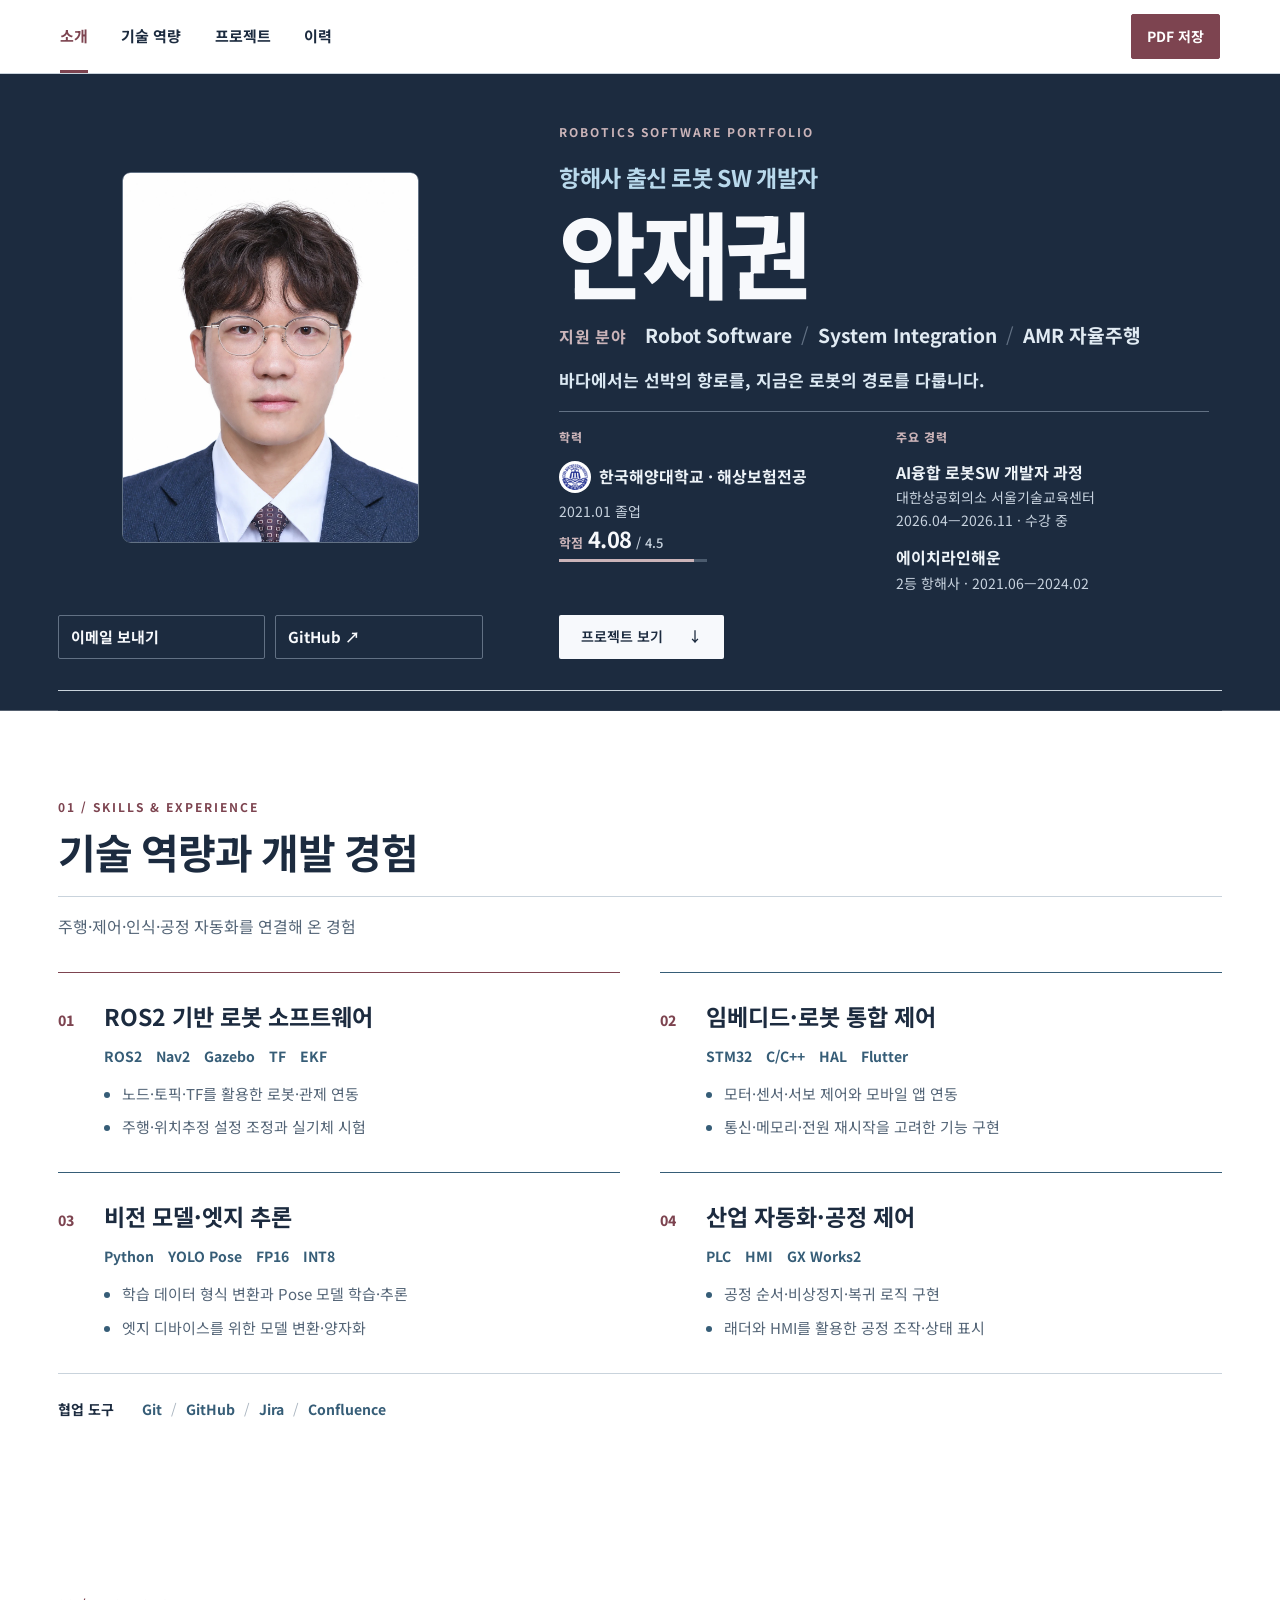
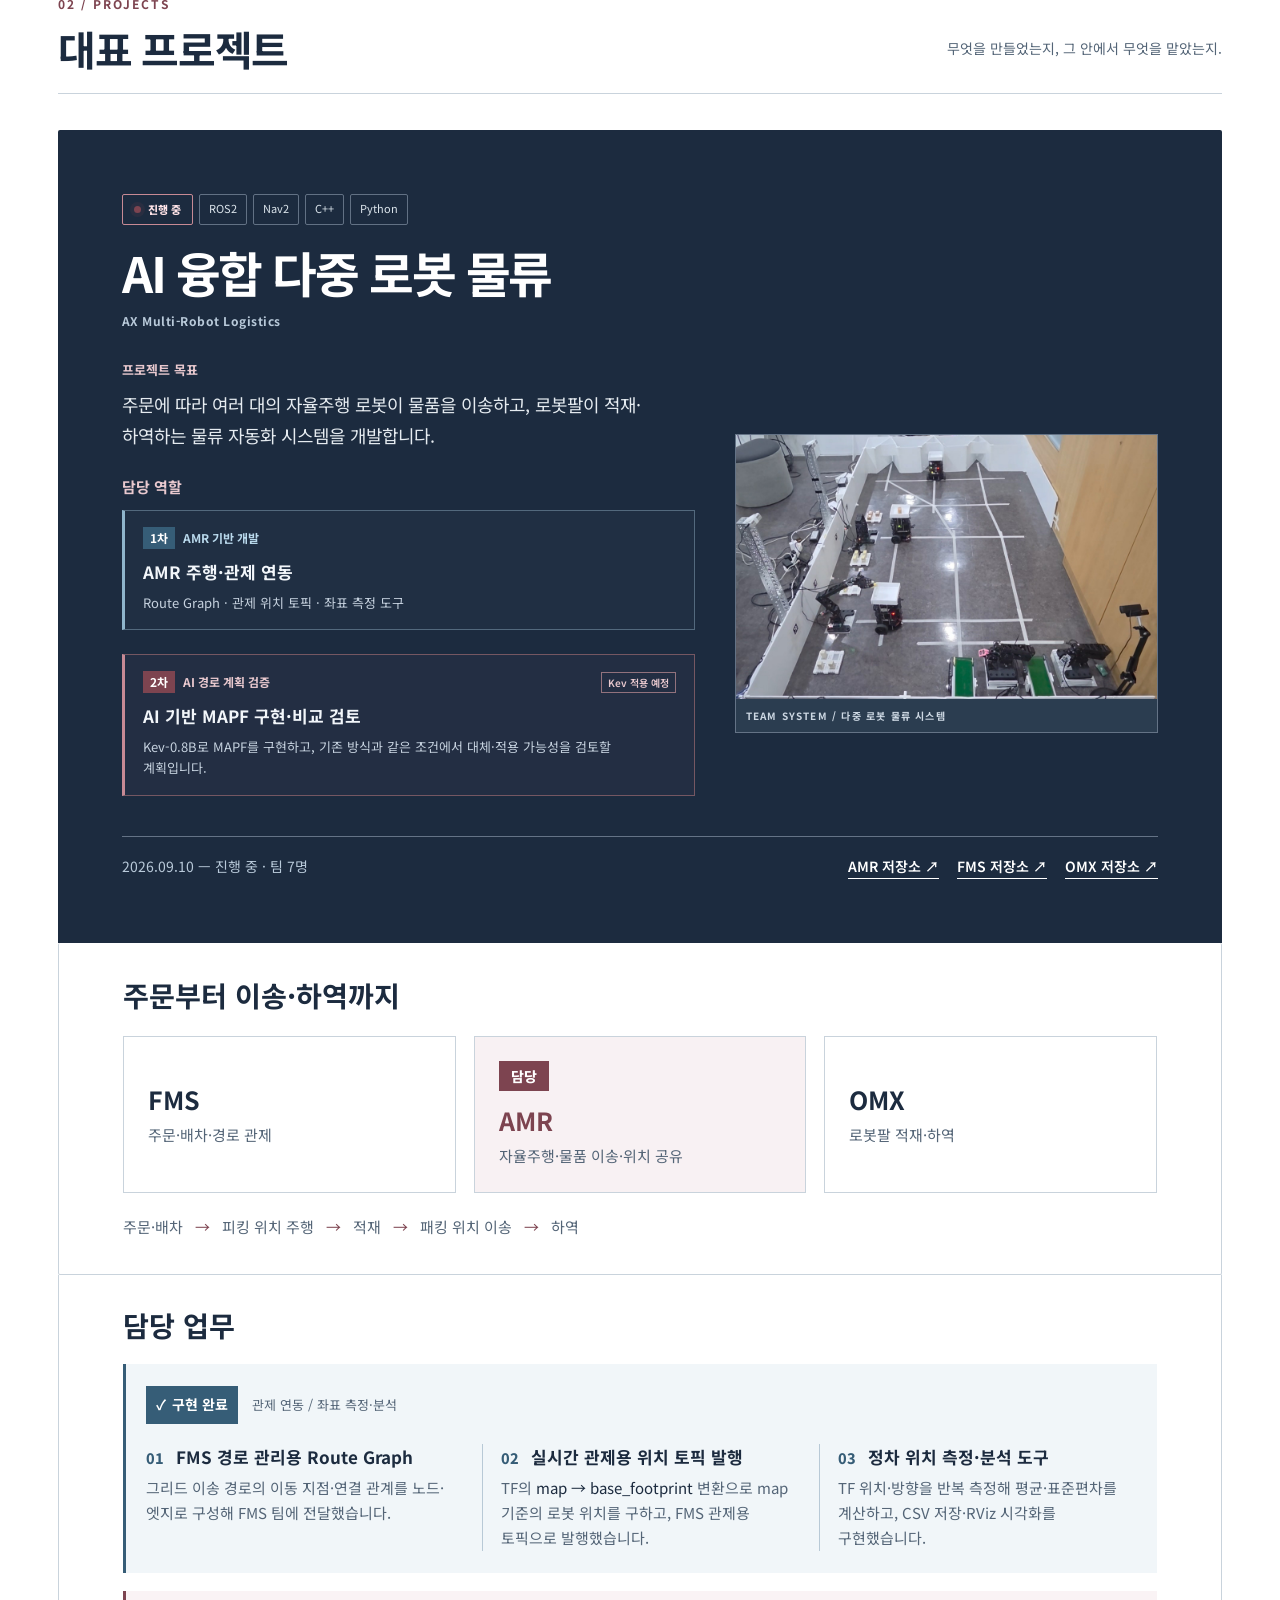
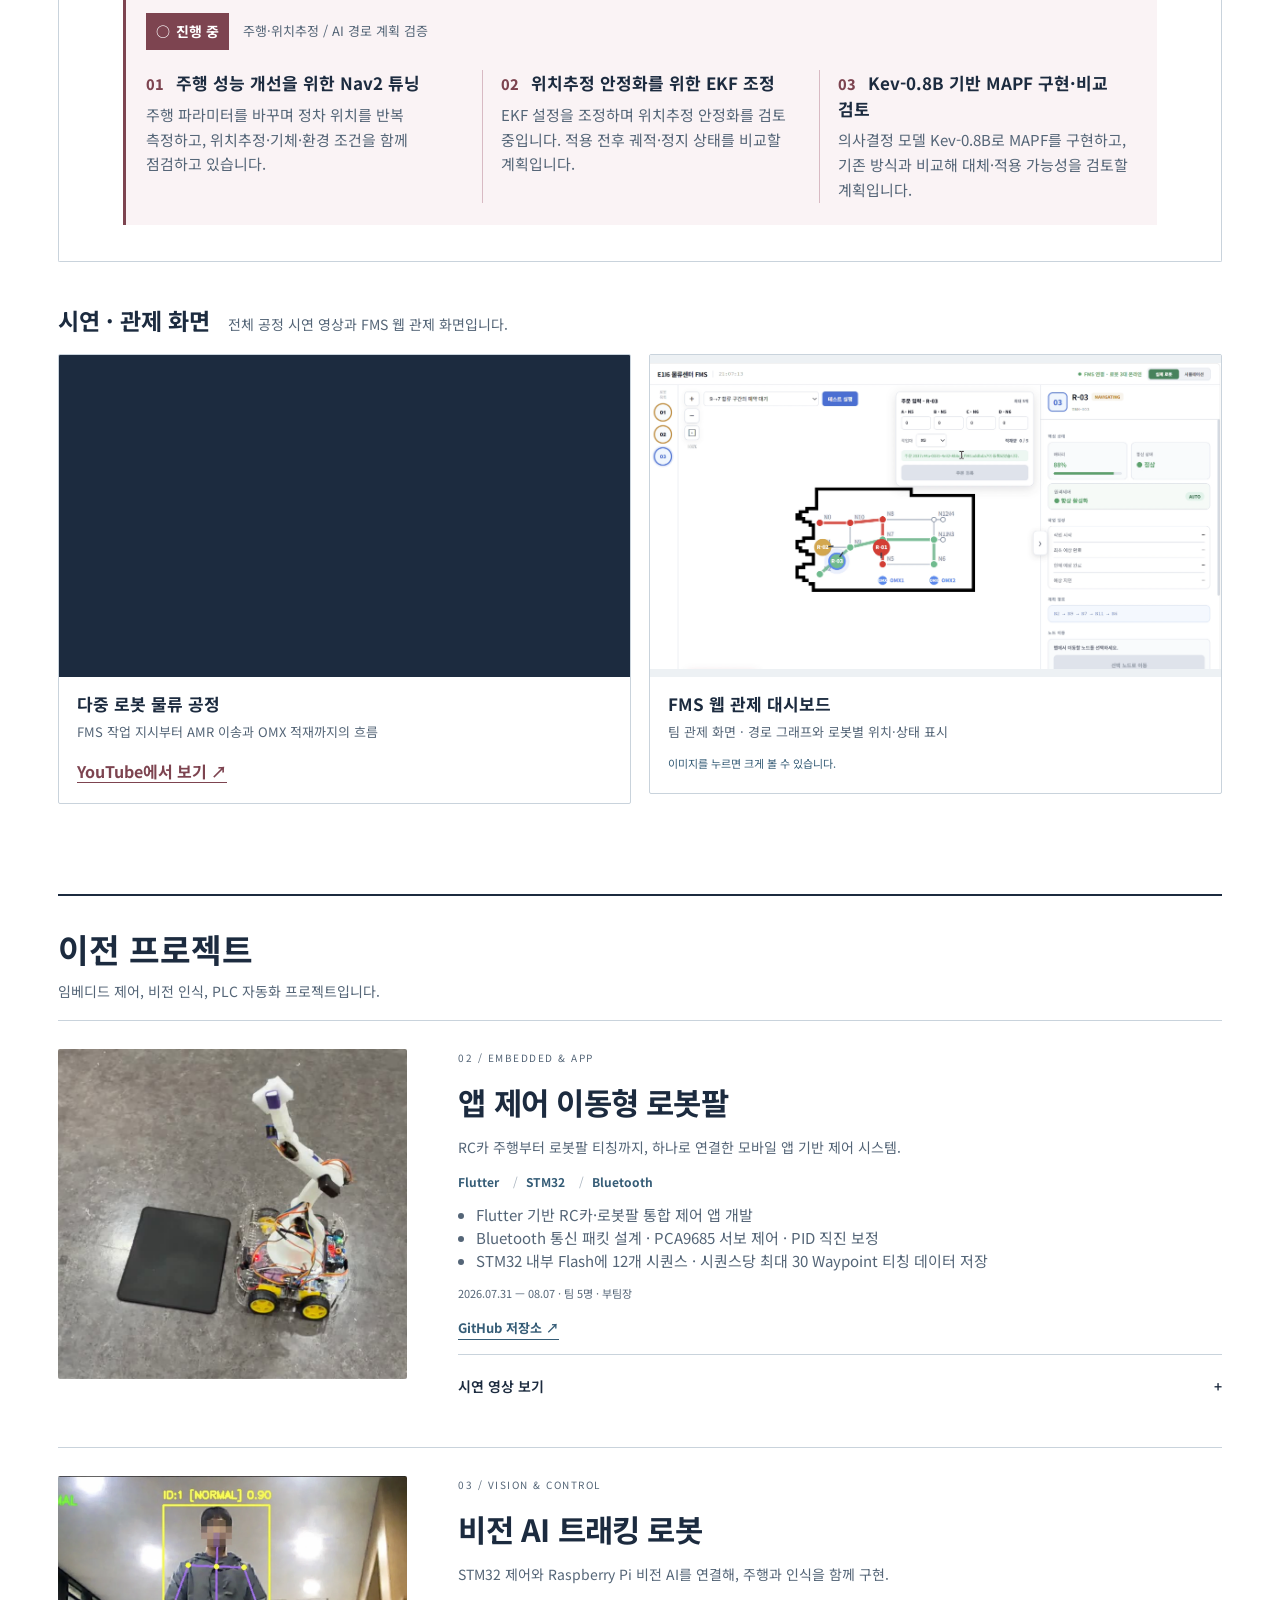
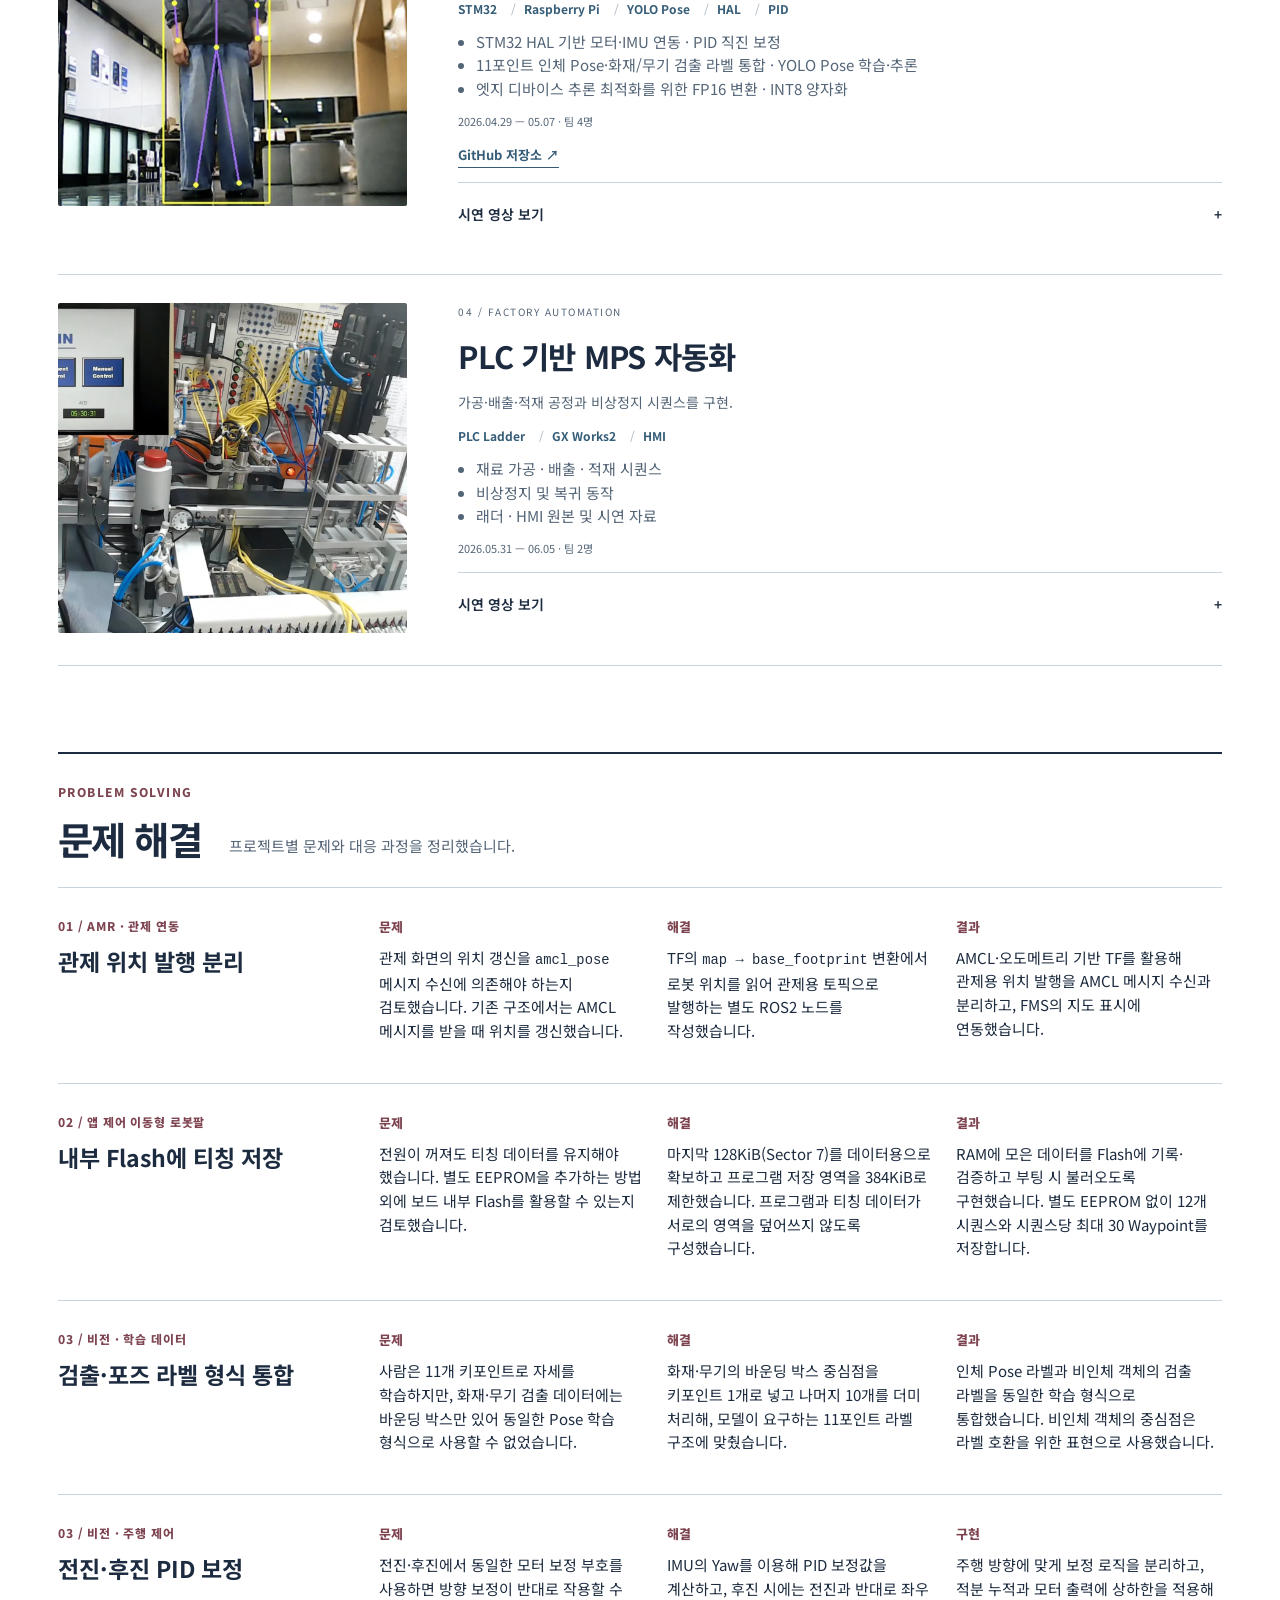
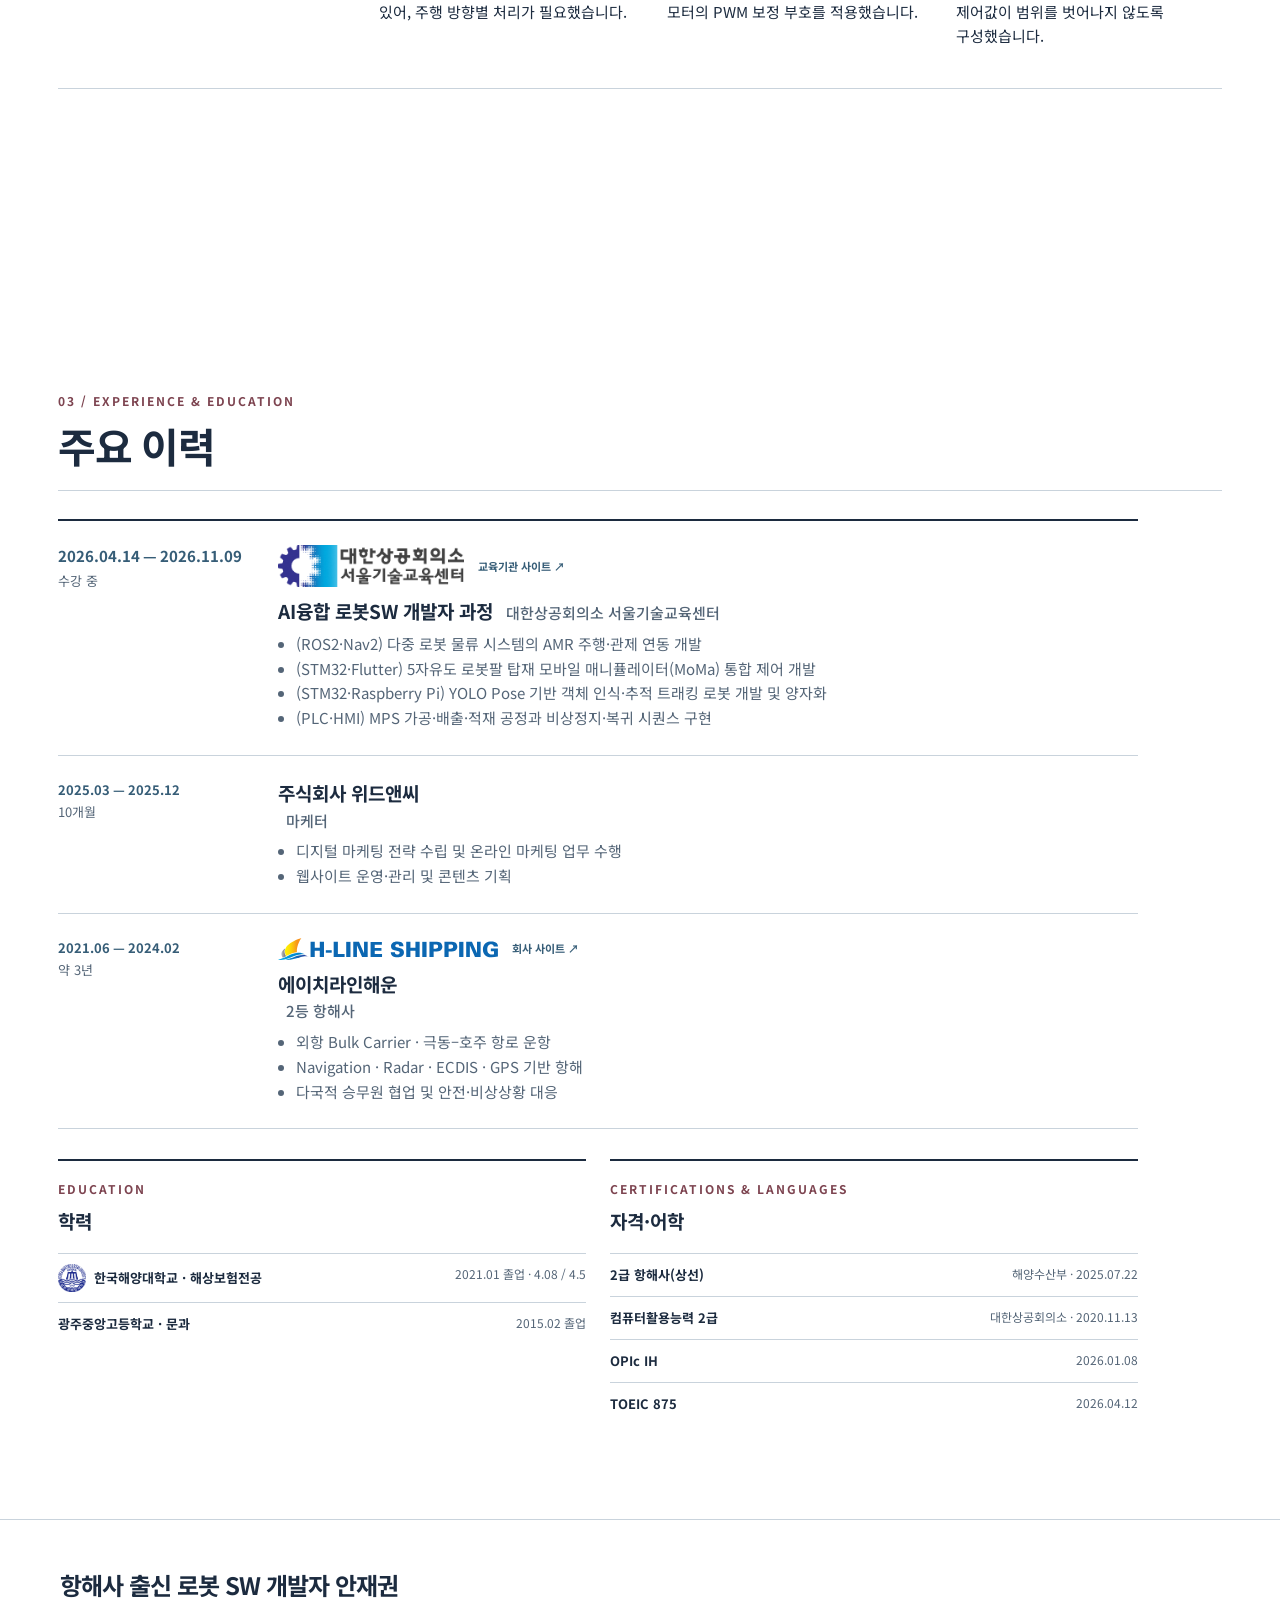
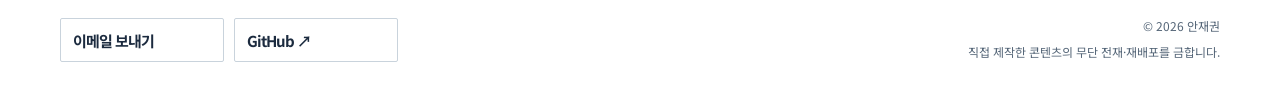
==== index.html @ 1b52408b "perf: reduce portfolio image and PDF download sizes" ====
<!doctype html>
<html lang="ko" data-theme="cobalt">

<head>
  <meta charset="utf-8">
  <meta name="viewport" content="width=device-width,initial-scale=1">
  <title>안재권 | Robotics Portfolio</title>
  <meta name="description" content="AMR 주행·위치추정과 관제 연동, 임베디드 제어, 비전 응용 프로젝트 포트폴리오">
  <link rel="icon" type="image/svg+xml" href="assets/favicon-w.svg?v=2">
  <link rel="stylesheet" href="style.css?v=4">
  <!-- Open Graph: link sharing preview -->
  <meta property="og:type" content="website">
  <meta property="og:locale" content="ko_KR">
  <meta property="og:site_name" content="안재권 포트폴리오">
  <meta property="og:title" content="안재권 | 로봇 SW 개발자">
  <meta property="og:description" content="ROS2·AMR 관제 연동과 STM32 제어 프로젝트">
  <meta property="og:url" content="https://woozoo-studio.github.io/">
  <meta property="og:image" content="https://woozoo-studio.github.io/assets/og-portfolio-20261018.png">
  <meta property="og:image:type" content="image/png">
  <meta property="og:image:width" content="1731">
  <meta property="og:image:height" content="909">
  <meta property="og:image:alt" content="안재권, 로봇 SW 개발자. ROS2·AMR·STM32와 실제 다중 로봇 물류 프로젝트 사진.">
</head>

<body>
  <a class="skip" href="#about">본문으로 이동</a>

  <header>
    <nav class="site-nav" aria-label="주요 메뉴">
      <a href="#about" class="active">소개</a>
      <a href="#skills">기술 역량</a>
      <a href="#projects">프로젝트</a>
      <a href="#experience">이력</a>
    </nav>

    <a class="print" href="print.html">PDF 저장</a>
  </header>

  <main>

    <section id="about" class="hero">

      <div class="hero-copy">
        <p class="eyebrow">ROBOTICS SOFTWARE PORTFOLIO</p>

        <div class="hero-title-row">
          <h1>
            <small>항해사 출신 로봇 SW 개발자</small>
            <span>안재권</span>
          </h1>

          <img class="mobile-headshot" src="assets/profile-photo.webp" alt="항해사 출신 로봇 SW 개발자 안재권 프로필 사진" width="1077"
            height="1460">
        </div>

        <div class="target-roles" aria-label="지원 분야">
          <strong>지원 분야</strong>
          <p><span>Robot Software</span><span>System Integration</span><span>AMR 자율주행</span></p>
        </div>

        <p class="intro">
          <strong>바다에서는 선박의 항로를, 지금은 로봇의 경로를 다룹니다.</strong>
        </p>

        <div class="hero-background" aria-label="학력과 경력 요약">
          <div class="hero-background-group">
            <h2>학력</h2>
            <p class="degree-entry">
              <a class="school-identity" href="https://www.kmou.ac.kr/kmou/main.do" target="_blank" rel="noreferrer" aria-label="국립한국해양대학교 공식 홈페이지">
                <img src="assets/kmou-symbol.png" alt="" width="1195" height="1195">
                <strong>한국해양대학교 · 해상보험전공</strong>
              </a>
              <span>2021.01 졸업</span>
              <span class="gpa-mark">학점 <b>4.08</b><small>/ 4.5</small></span>
              <span class="gpa-meter" aria-hidden="true"><i></i></span>
            </p>
          </div>
          <div class="hero-background-group">
            <h2>주요 경력</h2>
            <p><strong>AI융합 로봇SW 개발자 과정</strong><span>대한상공회의소 서울기술교육센터</span><span>2026.04—2026.11 · 수강 중</span></p>
            <p><strong>에이치라인해운</strong><span>2등 항해사 · 2021.06—2024.02</span></p>
          </div>
        </div>

      </div>

      <div class="portrait-column">
        <aside class="portrait">
          <div class="portrait-center">
            <img src="assets/profile-photo.webp" alt="항해사 출신 로봇 SW 개발자 안재권 프로필 사진" width="1077" height="1460">
          </div>
        </aside>

      </div>

      <div class="hero-actions">
        <div class="identity">
          <a class="contact-card contact-email" href="mailto:woozoo.dev@gmail.com">
            <strong>이메일 보내기</strong>
            <small>woozoo.dev@gmail.com</small>
          </a>
          <a class="contact-card contact-github" href="https://github.com/woozoo-studio" target="_blank" rel="noreferrer">
            <strong>GitHub ↗</strong>
            <small>github.com/woozoo-studio</small>
          </a>
        </div>
        <div class="actions">
          <a class="primary" href="#projects">프로젝트 보기 <span>↓</span></a>
        </div>
      </div>

      <div class="hero-foot" aria-hidden="true"></div>

    </section>


    <section id="skills">

      <div class="section-head">
        <div>
          <p class="eyebrow">01 / SKILLS &amp; EXPERIENCE</p>
          <h2>기술 역량과 개발 경험</h2>
        </div>
      </div>


      <p class="skills-intro">주행·제어·인식·공정 자동화를 연결해 온 경험</p>

      <div class="capability-grid">
        <article class="capability">
          <div class="capability-heading">
            <span class="capability-number">01</span>
            <h3>ROS2 기반 로봇 소프트웨어</h3>
          </div>
          <p class="capability-tech"><span>ROS2</span><span>Nav2</span><span>Gazebo</span><span>TF</span><span>EKF</span></p>
          <ul class="capability-points">
            <li>노드·토픽·TF를 활용한 로봇·관제 연동</li>
            <li>주행·위치추정 설정 조정과 실기체 시험</li>
          </ul>
        </article>

        <article class="capability">
          <div class="capability-heading">
            <span class="capability-number">02</span>
            <h3>임베디드·로봇 통합 제어</h3>
          </div>
          <p class="capability-tech"><span>STM32</span><span>C/C++</span><span>HAL</span><span>Flutter</span></p>
          <ul class="capability-points">
            <li>모터·센서·서보 제어와 모바일 앱 연동</li>
            <li>통신·메모리·전원 재시작을 고려한 기능 구현</li>
          </ul>
        </article>

        <article class="capability">
          <div class="capability-heading">
            <span class="capability-number">03</span>
            <h3>비전 모델·엣지 추론</h3>
          </div>
          <p class="capability-tech"><span>Python</span><span>YOLO Pose</span><span>FP16</span><span>INT8</span></p>
          <ul class="capability-points">
            <li>학습 데이터 형식 변환과 Pose 모델 학습·추론</li>
            <li>엣지 디바이스를 위한 모델 변환·양자화</li>
          </ul>
        </article>

        <article class="capability">
          <div class="capability-heading">
            <span class="capability-number">04</span>
            <h3>산업 자동화·공정 제어</h3>
          </div>
          <p class="capability-tech"><span>PLC</span><span>HMI</span><span>GX Works2</span></p>
          <ul class="capability-points">
            <li>공정 순서·비상정지·복귀 로직 구현</li>
            <li>래더와 HMI를 활용한 공정 조작·상태 표시</li>
          </ul>
        </article>
      </div>


      <div class="collaboration-strip">

        <h3>협업 도구</h3>

        <p class="collaboration-tools">
          <span>Git</span>
          <span>GitHub</span>
          <span>Jira</span>
          <span>Confluence</span>
        </p>

      </div>


    </section>


    <section id="projects">

      <div class="section-head">
        <div>
          <p class="eyebrow">02 / PROJECTS</p>
          <h2>대표 프로젝트</h2>
        </div>

        <p>무엇을 만들었는지, 그 안에서 무엇을 맡았는지.</p>
      </div>


      <article id="project-featured" class="featured">

        <div class="feature-copy">

          <div class="feature-heading">

          <div class="tags">
            <span class="status"><i></i>진행 중</span>
            <span>ROS2</span>
            <span>Nav2</span>
            <span>C++</span>
            <span>Python</span>
          </div>

          <h3>AI 융합 다중 로봇 물류</h3>

          <p class="project-sub">AX Multi-Robot Logistics</p>
          </div>

          <div class="feature-intro">
            <div class="feature-story">
              <h4>프로젝트 목표</h4>
              <p class="feature-lead">주문에 따라 여러 대의 자율주행 로봇이 물품을 이송하고, 로봇팔이 적재·하역하는 물류 자동화 시스템을 개발합니다.</p>
            </div>
            <div class="feature-story feature-role">
              <h4>담당 역할</h4>
              <dl class="feature-role-stages">
                <div class="role-phase role-phase-base">
                  <dt><span>1차</span> AMR 기반 개발</dt>
                  <dd><strong class="role-phase-title">AMR 주행·관제 연동</strong><p>Route Graph · 관제 위치 토픽 · 좌표 측정 도구</p></dd>
                </div>
                <div class="role-phase role-phase-ai">
                  <dt><span>2차</span> AI 경로 계획 검증 <small>Kev 적용 예정</small></dt>
                  <dd><strong class="role-phase-title">AI 기반 MAPF 구현·비교 검토</strong><p>Kev-0.8B로 MAPF를 구현하고, 기존 방식과 같은 조건에서 대체·적용 가능성을 검토할 계획입니다.</p></dd>
                </div>
              </dl>
            </div>
          </div>

          <figure class="feature-photo">
            <img src="assets/fms-operation-wide.jpg?v=2" alt="다중 로봇 물류 자동화 팀 프로젝트의 AMR 세 대와 로봇팔이 놓인 실제 공정" width="2104" height="1316" loading="lazy">
            <figcaption>TEAM SYSTEM / 다중 로봇 물류 시스템</figcaption>
          </figure>

          <div class="feature-facts">

          <p class="meta">2026.09.10 — 진행 중 · 팀 7명</p>

          <div class="links">
            <a href="https://github.com/E1I6-Logistics/Logistics_AMR" target="_blank" rel="noreferrer">
              AMR 저장소 ↗
            </a>

            <a href="https://github.com/E1I6-Logistics/Logistics_FMS" target="_blank" rel="noreferrer">
              FMS 저장소 ↗
            </a>

            <a href="https://github.com/E1I6-Logistics/Logistics_OMX" target="_blank" rel="noreferrer">
              OMX 저장소 ↗
            </a>
          </div>

          <a class="print-media-link" href="https://github.com/E1I6-Logistics/Logistics_AMR" target="_blank"
            rel="noreferrer">
            <img src="assets/qr-amr-github.svg" alt="Multi-Robot Logistics System GitHub QR 코드" width="72" height="72">

            <span>
              <strong>GitHub 저장소</strong>
              <small>E1I6-Logistics / Logistics_AMR</small>
            </span>
          </a>

          </div>

        </div>


        <div class="system">

          <div class="system-heading">
            <h4>주문부터 이송·하역까지</h4>
          </div>

          <div class="system-axes" aria-label="FMS, AMR, OMX로 구성된 팀 시스템">

            <div class="system-axis">
              <strong>FMS</strong>
              <small>주문·배차·경로 관제</small>
            </div>

            <div class="system-axis system-axis-owned">
              <span class="ownership-badge">담당</span>
              <strong>AMR</strong>
              <small>자율주행·물품 이송·위치 공유</small>
            </div>

            <div class="system-axis">
              <strong>OMX</strong>
              <small>로봇팔 적재·하역</small>
            </div>

          </div>
          <p class="system-process">주문·배차 <span>→</span> 피킹 위치 주행 <span>→</span> 적재 <span>→</span> 패킹 위치 이송 <span>→</span> 하역</p>

        </div>


        <section class="work-details" aria-label="담당 업무">

          <div class="work-details-heading">
            <h4>
              담당 업무
            </h4>
          </div>

          <div class="work-details-body">

            <div class="work-status-group work-status-done">

              <div class="work-status-title">
                <strong>구현 완료</strong>
                <span>관제 연동 / 좌표 측정·분석</span>
              </div>

              <div class="work-item-grid">

                <article class="work-item">
                  <h5><span class="work-number">01</span> FMS 경로 관리용 Route Graph</h5>
                  <p>
                    그리드 이송 경로의 이동 지점·연결 관계를
                    노드·엣지로 구성해 FMS 팀에 전달했습니다.
                  </p>
                </article>

                <article class="work-item">
                  <h5><span class="work-number">02</span> 실시간 관제용 위치 토픽 발행</h5>

                  <p>
                    TF의 <code>map → base_footprint</code> 변환으로
                    map 기준의 로봇 위치를 구하고, FMS 관제용 토픽으로 발행했습니다.
                  </p>

                </article>

                <article class="work-item">
                  <h5><span class="work-number">03</span> 정차 위치 측정·분석 도구</h5>
                  <p>
                    TF 위치·방향을 반복 측정해 평균·표준편차를 계산하고,
                    CSV 저장·RViz 시각화를 구현했습니다.
                  </p>
                </article>

              </div>

            </div>


            <div class="work-status-group work-status-progress">

              <div class="work-status-title work-status-title-progress">
                <strong>진행 중</strong>
                <span>주행·위치추정 / AI 경로 계획 검증</span>
              </div>

              <div class="work-item-grid">

                <article class="work-item">
                  <h5><span class="work-number">01</span> 주행 성능 개선을 위한 Nav2 튜닝</h5>
                  <p>
                    주행 파라미터를 바꾸며 정차 위치를 반복 측정하고,
                    위치추정·기체·환경 조건을 함께 점검하고 있습니다.
                  </p>
                </article>

                <article class="work-item">
                  <h5><span class="work-number">02</span> 위치추정 안정화를 위한 EKF 조정</h5>
                  <p>
                    EKF 설정을 조정하며 위치추정 안정화를 검토 중입니다.
                    적용 전후 궤적·정지 상태를 비교할 계획입니다.
                  </p>
                </article>

                <article class="work-item work-item-ai">
                  <h5><span class="work-number">03</span> Kev-0.8B 기반 MAPF 구현·비교 검토</h5>
                  <p>의사결정 모델 Kev-0.8B로 MAPF를 구현하고,
                    기존 방식과 비교해 대체·적용 가능성을 검토할 계획입니다.</p>
                </article>

              </div>

            </div>

          </div>

        </section>

      </article>

      <div class="project-evidence" aria-label="대표 프로젝트 시연과 관제 화면">

        <div class="project-evidence-heading">
          <h3>시연 · 관제 화면</h3>
          <p>
            전체 공정 시연 영상과 FMS 웹 관제 화면입니다.
          </p>
        </div>


        <div class="project-evidence-grid">

          <figure class="project-evidence-card">

            <div class="scenario-video">
              <iframe src="https://www.youtube-nocookie.com/embed/onECw1r9kyc" title="E1I6 다중 로봇 물류 자동화 전체 공정 시연" loading="lazy" referrerpolicy="strict-origin-when-cross-origin" allow="accelerometer; autoplay; clipboard-write; encrypted-media; gyroscope; picture-in-picture; web-share" allowfullscreen></iframe>
            </div>
            <a class="print-media-link scenario-print-link" href="https://youtu.be/onECw1r9kyc" target="_blank" rel="noreferrer">
              <img src="assets/qr-amr-scenario.svg" alt="전체 공정 시연 영상 YouTube QR 코드" width="96" height="96">
              <span><strong>전체 공정 시연 영상</strong><small>youtu.be/onECw1r9kyc</small></span>
            </a>

            <figcaption>
              <strong>다중 로봇 물류 공정</strong>
              <p>FMS 작업 지시부터 AMR 이송과 OMX 적재까지의 흐름</p>
              <a class="scenario-watch-link" href="https://youtu.be/onECw1r9kyc" target="_blank" rel="noreferrer">YouTube에서 보기 ↗</a>
            </figcaption>

          </figure>


          <figure class="project-evidence-card">

            <a href="assets/fms-cover.png" target="_blank" rel="noreferrer" aria-label="FMS 관제 대시보드 원본 이미지 크게 보기">
              <img src="assets/fms-cover.webp" alt="FMS 웹 관제 화면. 지도 위 세 로봇의 위치와 경로, 오른쪽의 로봇 주행 상태가 보인다" width="2488"
                height="1334" loading="lazy">
            </a>

            <figcaption>
              <strong>FMS 웹 관제 대시보드</strong>
              <p>팀 관제 화면 · 경로 그래프와 로봇별 위치·상태 표시</p>
              <small>이미지를 누르면 크게 볼 수 있습니다.</small>
            </figcaption>

          </figure>


        </div>

      </div>


      <div class="previous-projects-heading">
        <h3>이전 프로젝트</h3>
        <p>
          임베디드 제어, 비전 인식, PLC 자동화 프로젝트입니다.
        </p>
      </div>


      <div class="project-grid">

        <article id="project-embedded" class="card">

          <img src="assets/robot.jpeg" alt="로봇팔을 탑재한 RC카 실제 제작 모습" loading="lazy" width="1280" height="720">

          <div class="card-body">

            <p class="project-number">02 / EMBEDDED & APP</p>
            <h3>앱 제어 이동형 로봇팔</h3>

            <p>
              RC카 주행부터 로봇팔 티칭까지,<br>
              하나로 연결한 모바일 앱 기반 제어 시스템.
            </p>

            <div class="tags">
              <span>Flutter</span>
              <span>STM32</span>
              <span>Bluetooth</span>
            </div>

            <ul>
              <li>Flutter 기반 RC카·로봇팔 통합 제어 앱 개발</li>
              <li>Bluetooth 통신 패킷 설계 · PCA9685 서보 제어 · PID 직진 보정</li>
              <li>STM32 내부 Flash에 12개 시퀀스 · 시퀀스당 최대 30 Waypoint 티칭 데이터 저장</li>
            </ul>

            <p class="meta">2026.07.31 — 08.07 · 팀 5명 · 부팀장</p>

            <a class="card-link" href="https://github.com/sditr0414/mobile-retrieval-robot" target="_blank" rel="noreferrer">GitHub 저장소 ↗</a>

            <details>
              <summary>시연 영상 보기 <span>+</span></summary>

              <div class="project-demo-player">
                <video id="project-embedded-demo" controls preload="none" playsinline poster="assets/robot.jpeg" aria-label="앱 제어 이동형 로봇팔의 주행·물체 운반 시연">
                  <source src="assets/mobile-manipulator-demo.mp4" type="video/mp4">
                  동영상을 재생할 수 없는 경우 <a href="assets/mobile-manipulator-demo.mp4">시연 영상 열기</a>를 이용해 주세요.
                </video>
              </div>
              <p class="project-demo-caption">모바일 앱으로 주행하고 로봇팔로 물체를 옮기는 시연입니다.</p>

            </details>

            <div class="project-print-links">
            <a class="print-media-link" href="https://github.com/sditr0414/mobile-retrieval-robot" target="_blank"
              rel="noreferrer">
              <img src="assets/qr-mobile-github.svg" alt="앱 제어 이동형 로봇팔 GitHub QR 코드" width="72" height="72">

              <span>
                <strong>GitHub 저장소</strong>
                <small>sditr0414 / mobile-retrieval-robot</small>
              </span>
            </a>
            <a class="print-media-link" href="https://woozoo-studio.github.io/#project-embedded-demo" target="_blank" rel="noreferrer">
              <img src="assets/qr-mobile-demo.svg" alt="앱 제어 이동형 로봇팔 시연 영상 QR 코드" width="72" height="72">
              <span><strong>시연 영상</strong><small>웹 포트폴리오에서 재생</small></span>
            </a>
            </div>

          </div>

        </article>


        <article id="project-vision" class="card">

          <img src="assets/tracking-pose-demo-mosaic.webp" alt="얼굴을 모자이크 처리한 비전 AI 트래킹 로봇의 YOLO Pose 인식 시연 화면" loading="lazy" width="1451" height="1084">

          <div class="card-body">

            <p class="project-number">03 / VISION & CONTROL</p>
            <h3>비전 AI 트래킹 로봇</h3>

            <p>
              STM32 제어와 Raspberry Pi 비전 AI를 연결해,<br>
              주행과 인식을 함께 구현.
            </p>

            <div class="tags">
              <span>STM32</span>
              <span>Raspberry Pi</span>
              <span>YOLO Pose</span>
              <span>HAL</span>
              <span>PID</span>
            </div>

            <ul>
              <li>STM32 HAL 기반 모터·IMU 연동 · PID 직진 보정</li>
              <li>11포인트 인체 Pose·화재/무기 검출 라벨 통합 · YOLO Pose 학습·추론</li>
              <li>엣지 디바이스 추론 최적화를 위한 FP16 변환 · INT8 양자화</li>
            </ul>

            <p class="meta">2026.04.29 — 05.07 · 팀 4명</p>

            <a class="card-link" href="https://github.com/Ugie01/Tracking_Patrol_Robot" target="_blank" rel="noreferrer">GitHub 저장소 ↗</a>

            <details>
              <summary>시연 영상 보기 <span>+</span></summary>

              <div class="project-demo-player">
                <iframe src="https://www.youtube-nocookie.com/embed/0Xhue5Aivyg" title="비전 AI 트래킹 로봇 시연 영상" loading="lazy" referrerpolicy="strict-origin-when-cross-origin" allow="accelerometer; autoplay; clipboard-write; encrypted-media; gyroscope; picture-in-picture; web-share" allowfullscreen></iframe>
              </div>
              <p class="project-demo-caption">로봇 주행과 YOLO Pose 기반 인식 동작을 보여주는 시연입니다.</p>

            </details>

            <div class="project-print-links">
            <a class="print-media-link" href="https://github.com/Ugie01/Tracking_Patrol_Robot" target="_blank"
              rel="noreferrer">
              <img src="assets/qr-vision-github.svg" alt="비전 AI 트래킹 로봇 GitHub QR 코드" width="72" height="72">

              <span>
                <strong>GitHub 저장소</strong>
                <small>Ugie01 / Tracking_Patrol_Robot</small>
              </span>
            </a>
            <a class="print-media-link" href="https://www.youtube.com/watch?v=0Xhue5Aivyg" target="_blank" rel="noreferrer">
              <img src="assets/qr-vision-demo.svg" alt="비전 AI 트래킹 로봇 시연 영상 QR 코드" width="72" height="72">
              <span><strong>시연 영상</strong><small>youtu.be/0Xhue5Aivyg</small></span>
            </a>
            </div>

          </div>

        </article>


        <article id="project-plc" class="card">

          <img src="assets/plc.webp" alt="MPS 자동화 실습 장비 및 HMI 제어 화면" loading="lazy" width="1920" height="1080">

          <div class="card-body">

            <p class="project-number">04 / FACTORY AUTOMATION</p>
            <h3>PLC 기반 MPS 자동화</h3>

            <p>
              가공·배출·적재 공정과<br>
              비상정지 시퀀스를 구현.
            </p>

            <div class="tags">
              <span>PLC Ladder</span>
              <span>GX Works2</span>
              <span>HMI</span>
            </div>

            <ul>
              <li>재료 가공 · 배출 · 적재 시퀀스</li>
              <li>비상정지 및 복귀 동작</li>
              <li>래더 · HMI 원본 및 시연 자료</li>
            </ul>

            <p class="meta">2026.05.31 — 06.05 · 팀 2명</p>

            <details>
              <summary>시연 영상 보기 <span>+</span></summary>

              <div class="project-demo-player">
                <video controls preload="none" playsinline poster="assets/plc.webp" aria-label="PLC 비상정지 시연">
                  <source src="assets/plc-demo.mp4" type="video/mp4">
                </video>
              </div>
              <p class="project-demo-caption">PLC 공정의 비상정지 동작을 보여주는 시연입니다.</p>
            </details>

            <a class="print-media-link" href="https://woozoo-studio.github.io/#project-plc" target="_blank"
              rel="noreferrer">
              <img src="assets/qr-plc.svg" alt="PLC 시연 영상 웹페이지 QR 코드" width="72" height="72">

              <span>
                <strong>시연 영상 보기</strong>
                <small>웹 포트폴리오에서 재생</small>
              </span>
            </a>

          </div>

        </article>

      </div>

      <section class="problem-solving" aria-labelledby="problem-solving-title">
        <div class="problem-solving-heading">
          <p>PROBLEM SOLVING</p>
          <h3 id="problem-solving-title">문제 해결</h3>
          <span>프로젝트별 문제와 대응 과정을 정리했습니다.</span>
        </div>
        <div class="problem-solving-list">
          <article class="problem-solving-case">
            <div class="case-title"><span>01 / AMR · 관제 연동</span><h4>관제 위치 발행 분리</h4></div>
            <dl>
              <div><dt>문제</dt><dd>관제 화면의 위치 갱신을 <code>amcl_pose</code> 메시지 수신에 의존해야 하는지 검토했습니다. 기존 구조에서는 AMCL 메시지를 받을 때 위치를 갱신했습니다.</dd></div>
              <div><dt>해결</dt><dd>TF의 <code>map → base_footprint</code> 변환에서 로봇 위치를 읽어 관제용 토픽으로 발행하는 별도 ROS2 노드를 작성했습니다.</dd></div>
              <div><dt>결과</dt><dd>AMCL·오도메트리 기반 TF를 활용해 관제용 위치 발행을 AMCL 메시지 수신과 분리하고, FMS의 지도 표시에 연동했습니다.</dd></div>
            </dl>
          </article>
          <article class="problem-solving-case">
            <div class="case-title"><span>02 / 앱 제어 이동형 로봇팔</span><h4>내부 Flash에 티칭 저장</h4></div>
            <dl>
              <div><dt>문제</dt><dd>전원이 꺼져도 티칭 데이터를 유지해야 했습니다. 별도 EEPROM을 추가하는 방법 외에 보드 내부 Flash를 활용할 수 있는지 검토했습니다.</dd></div>
              <div><dt>해결</dt><dd>마지막 128KiB(Sector 7)를 데이터용으로 확보하고 프로그램 저장 영역을 384KiB로 제한했습니다. 프로그램과 티칭 데이터가 서로의 영역을 덮어쓰지 않도록 구성했습니다.</dd></div>
              <div><dt>결과</dt><dd>RAM에 모은 데이터를 Flash에 기록·검증하고 부팅 시 불러오도록 구현했습니다. 별도 EEPROM 없이 12개 시퀀스와 시퀀스당 최대 30 Waypoint를 저장합니다.</dd></div>
            </dl>
          </article>
          <article class="problem-solving-case">
            <div class="case-title"><span>03 / 비전 · 학습 데이터</span><h4>검출·포즈 라벨 형식 통합</h4></div>
            <dl>
              <div><dt>문제</dt><dd>사람은 11개 키포인트로 자세를 학습하지만, 화재·무기 검출 데이터에는 바운딩 박스만 있어 동일한 Pose 학습 형식으로 사용할 수 없었습니다.</dd></div>
              <div><dt>해결</dt><dd>화재·무기의 바운딩 박스 중심점을 키포인트 1개로 넣고 나머지 10개를 더미 처리해, 모델이 요구하는 11포인트 라벨 구조에 맞췄습니다.</dd></div>
              <div><dt>결과</dt><dd>인체 Pose 라벨과 비인체 객체의 검출 라벨을 동일한 학습 형식으로 통합했습니다. 비인체 객체의 중심점은 라벨 호환을 위한 표현으로 사용했습니다.</dd></div>
            </dl>
          </article>
          <article class="problem-solving-case">
            <div class="case-title"><span>03 / 비전 · 주행 제어</span><h4>전진·후진 PID 보정</h4></div>
            <dl>
              <div><dt>문제</dt><dd>전진·후진에서 동일한 모터 보정 부호를 사용하면 방향 보정이 반대로 작용할 수 있어, 주행 방향별 처리가 필요했습니다.</dd></div>
              <div><dt>해결</dt><dd>IMU의 Yaw를 이용해 PID 보정값을 계산하고, 후진 시에는 전진과 반대로 좌우 모터의 PWM 보정 부호를 적용했습니다.</dd></div>
              <div><dt>구현</dt><dd>주행 방향에 맞게 보정 로직을 분리하고, 적분 누적과 모터 출력에 상하한을 적용해 제어값이 범위를 벗어나지 않도록 구성했습니다.</dd></div>
            </dl>
          </article>
        </div>
      </section>

    </section>


    <section id="experience">

      <div class="section-head">
        <div>
          <p class="eyebrow">03 / EXPERIENCE &amp; EDUCATION</p>
          <h2>주요 이력</h2>
        </div>
      </div>


      <div class="timeline">

        <article>

          <div class="time">
            2026.04.14 — 2026.11.09
            <span>수강 중</span>
          </div>

          <div>
            <a class="company-ci" href="https://www.kccistc.net/" target="_blank" rel="noreferrer"
              aria-label="대한상공회의소 서울기술교육센터 공식 사이트">
              <img src="assets/kccistc-logo.png" alt="대한상공회의소 서울기술교육센터 CI" width="221" height="50">
              <span>교육기관 사이트 ↗</span>
            </a>
            <h3>AI융합 로봇SW 개발자 과정 <span class="job-title">대한상공회의소 서울기술교육센터</span></h3>
            <ul class="experience-points training-projects">
              <li>(ROS2·Nav2) 다중 로봇 물류 시스템의 AMR 주행·관제 연동 개발</li>
              <li>(STM32·Flutter) 5자유도 로봇팔 탑재 모바일 매니퓰레이터(MoMa) 통합 제어 개발</li>
              <li>(STM32·Raspberry Pi) YOLO Pose 기반 객체 인식·추적 트래킹 로봇 개발 및 양자화</li>
              <li>(PLC·HMI) MPS 가공·배출·적재 공정과 비상정지·복귀 시퀀스 구현</li>
            </ul>
          </div>

        </article>


        <article>

          <div class="time">
            2025.03 — 2025.12
            <span>10개월</span>
          </div>

          <div>
            <h3>
              <span class="company-name">주식회사 위드앤씨</span>
              <span class="job-title">마케터</span>
            </h3>

            <ul class="experience-points">
              <li>디지털 마케팅 전략 수립 및 온라인 마케팅 업무 수행</li>
              <li>웹사이트 운영·관리 및 콘텐츠 기획</li>
            </ul>
          </div>

        </article>


        <article>

          <div class="time">
            2021.06 — 2024.02
            <span>약 3년</span>
          </div>

          <div>
            <a class="company-ci hline-ci" href="https://www.h-lineshipping.com/" target="_blank" rel="noreferrer"
              aria-label="에이치라인해운 공식 홈페이지">
              <img src="assets/hline-shipping-logo.svg" alt="H-LINE SHIPPING CI" width="328" height="33">
              <span>회사 사이트 ↗</span>
            </a>
            <h3>
              <span class="company-name">에이치라인해운</span>
              <span class="job-title">2등 항해사</span>
            </h3>

            <ul class="experience-points">
              <li>외항 Bulk Carrier · 극동–호주 항로 운항</li>
              <li>Navigation · Radar · ECDIS · GPS 기반 항해</li>
              <li>다국적 승무원 협업 및 안전·비상상황 대응</li>
            </ul>
          </div>

        </article>

      </div>

    </section>

  </main>


  <footer>

    <div>
      <strong>
        항해사 출신 로봇 SW 개발자 <span>안재권</span>
      </strong>

      <div class="footer-contacts">

        <a class="contact-card contact-email" href="mailto:woozoo.dev@gmail.com">
          <strong>이메일 보내기</strong>
          <small>
            woozoo.dev@gmail.com · 클릭하면 메일 작성
          </small>
        </a>

        <a class="contact-card contact-github" href="https://github.com/woozoo-studio" target="_blank" rel="noreferrer">
          <strong>GitHub ↗</strong>
          <small>github.com/woozoo-studio</small>
        </a>

      </div>
    </div>

    <span class="footer-legal">© 2026 안재권<small>직접 제작한 콘텐츠의 무단 전재·재배포를 금합니다.</small></span>

  </footer>

  <script src="app.js?v=36"></script>
  <link rel="stylesheet" href="web-refinement.css?v=48">

</body>

</html>
---- style.css ----
@import url('https://fonts.googleapis.com/css2?family=Noto+Sans+KR:wght@400;500;600;700;800;900&display=swap');

:root {
  --blue: #2855eb;
  --ink: #172435;
  --muted: #647183;
  --line: #dce3ed;
  --pale: #f2f6fc;
}

* {
  box-sizing: border-box;
}

html {
  scroll-behavior: smooth;
  scroll-padding-top: 100px;
}

body {
  margin: 0;
  background: #fff;
  color: var(--ink);
  font-family: 'Noto Sans KR', sans-serif;
  font-size: 16px;
  line-height: 1.7;
  word-break: keep-all;
}

a {
  color: inherit;
  text-decoration: none;
}

button {
  font: inherit;
  cursor: pointer;
}

a:focus-visible,
button:focus-visible,
summary:focus-visible {
  outline: 3px solid #e99515;
  outline-offset: 5px;
}

.skip {
  position: absolute;
  top: -80px;
}

.skip:focus {
  top: 80px;
  background: white;
  z-index: 10;
}

header {
  height: 88px;
  padding: 0 max(5vw, 24px);
  display: flex;
  align-items: center;
  justify-content: space-between;
  gap: 22px;
  border-bottom: 1px solid var(--line);
  position: sticky;
  top: 0;
  background: #ffffffef;
  backdrop-filter: blur(14px);
  z-index: 5;
}

.brand {
  font-weight: 800;
  display: flex;
  align-items: center;
  gap: 10px;
  white-space: nowrap;
}

.brand-sub {
  font-weight: 400;
  color: var(--muted);
}

.mark {
  background: var(--blue);
  color: white;
  font-size: 24px;
  width: 38px;
  height: 38px;
  text-align: center;
  border-radius: 9px;
  line-height: 34px;
}

nav {
  display: flex;
  gap: 30px;
  font-size: 14px;
  font-weight: 600;
}

nav a {
  padding: 8px 0;
  border-bottom: 2px solid transparent;
}

nav a.active {
  color: var(--blue);
  border-color: var(--blue);
}

.print {
  border: 1px solid var(--line);
  background: white;
  padding: 9px 14px;
  border-radius: 6px;
  font-size: 14px;
}

main {
  max-width: 1256px;
  margin: auto;
  padding: 0 48px;
}

section {
  padding: 85px 0;
  scroll-margin-top: 20px;
}

.hero {
  position: relative;
  display: grid;
  grid-template-columns: 1.6fr 1fr;
  gap: 70px;
  padding-top: 80px;
  padding-bottom: 110px;
  align-items: center;
}

.eyebrow {
  font-size: 12px;
  font-weight: 700;
  color: var(--blue);
  letter-spacing: 2px;
  margin: 0 0 24px;
}

h1 {
  font-size: clamp(40px, 4.6vw, 66px);
  line-height: 1.25;
  letter-spacing: -3px;
  font-weight: 800;
  margin: 0 0 24px;
}

h1 span {
  color: var(--blue);
}

.role {
  font-size: 18px;
  font-weight: 700;
}

.intro {
  color: var(--muted);
  font-size: 16px;
  line-height: 1.9;
}

.actions {
  display: flex;
  gap: 25px;
  align-items: center;
  margin: 30px 0;
}

.primary {
  padding: 14px 22px;
  background: var(--blue);
  border-radius: 7px;
  color: white;
  font-size: 14px;
  font-weight: 600;
  display: flex;
  gap: 25px;
}

.text-link {
  font-size: 14px;
  font-weight: 600;
}

.identity {
  display: flex;
  gap: 22px;
  font-size: 12px;
  color: #748093;
  margin-top: 30px;
}

.portrait {
  background: var(--pale);
  border: 1px solid #d6e0f0;
  padding: 22px;
  min-height: 380px;
  border-radius: 12px;
  display: flex;
  flex-direction: column;
  justify-content: space-between;
}

.portrait-top,
.portrait-bottom {
  display: flex;
  justify-content: space-between;
  color: #637b9d;
  font-size: 11px;
  letter-spacing: 1px;
}

.portrait-center {
  display: flex;
  flex-direction: column;
  text-align: center;
  gap: 8px;
  color: #8191aa;
  font-size: 13px;
}

.portrait-center strong {
  font-size: 17px;
  font-weight: 500;
}

.photo-symbol {
  font-size: 38px;
  font-weight: 300;
}

/* Hero 하단 텍스트는 제거하고 구분선만 유지 */
.hero-foot {
  position: absolute;
  bottom: 20px;
  width: 100%;
  height: 1px;
  border-top: 1px solid var(--line);
}

.section-head {
  display: flex;
  justify-content: space-between;
  align-items: end;
  gap: 24px;
  margin-bottom: 36px;
}

.section-head .eyebrow {
  margin-bottom: 10px;
}

h2 {
  font-size: 32px;
  letter-spacing: -1.3px;
  line-height: 1.45;
  margin: 0;
}

.section-head>p {
  font-size: 14px;
  color: var(--muted);
}

.featured {
  display: grid;
  grid-template-columns: 1.2fr 1fr;
  background: #f4f7fd;
  border: 1px solid #dde5f3;
  border-radius: 14px;
  overflow: hidden;
}

.feature-copy {
  padding: 38px;
}

.tags {
  display: flex;
  gap: 6px;
  flex-wrap: wrap;
}

.tags span {
  font-size: 11px;
  line-height: 1.5;
  padding: 5px 9px;
  background: #e8edf6;
  border-radius: 4px;
  color: #526179;
}

.tags .status {
  color: var(--blue);
  background: #dde7ff;
}

.project-number {
  font-size: 11px;
  letter-spacing: 1.5px;
  color: var(--muted);
  margin: 26px 0 10px;
}

.featured h3 {
  font-size: 36px;
  letter-spacing: -1px;
  margin: 0;
  line-height: 1.3;
}

.project-sub {
  font-size: 17px;
  color: #4c5c71;
}

dl {
  margin-top: 25px;
  font-size: 14px;
}

dl div {
  display: flex;
  gap: 18px;
  margin-bottom: 12px;
}

dt {
  min-width: 55px;
  color: var(--muted);
}

dd {
  margin: 0;
}

.meta {
  font-size: 12px;
  color: #7b8697;
  margin-top: 24px;
}

.links {
  display: flex;
  gap: 24px;
  font-size: 14px;
  font-weight: 600;
}

.links a,
.card details a {
  color: var(--blue);
}

.system {
  padding: 40px;
  display: flex;
  flex-direction: column;
  justify-content: center;
  background: #eaf0fc;
  border-left: 1px solid #dce5f5;
}

/* 10px → 12px */
.system .eyebrow {
  font-size: 12px;
}

.system-node {
  border: 1px solid #ccd9ef;
  background: white;
  border-radius: 8px;
  padding: 16px;
  text-align: center;
  font-weight: 700;
}

.system small {
  font-weight: 400;
  color: var(--muted);
  font-size: 12px;
  display: block;
}

.connector {
  color: #7388ac;
  text-align: center;
  font-size: 12px;
  padding: 10px;
}

.system-owned {
  border: 1px solid var(--blue);
  border-radius: 8px;
  padding: 18px;
  background: white;
}

.mini-label {
  font-size: 9px;
  letter-spacing: 1.5px;
  color: var(--blue);
  display: block;
}

/* MY CONTRIBUTION / AMR만 강조 */
.system-contribution .mini-label {
  font-size: 11px;
}

.system-owned>strong {
  font-size: 20px;
}

.system-pair {
  display: grid;
  grid-template-columns: 1fr 1fr;
  gap: 10px;
  margin-top: 14px;
}

.system-pair>span {
  background: var(--pale);
  padding: 12px;
  font-size: 13px;
  text-align: center;
}

.system-caption {
  font-size: 11px;
  color: var(--muted);
  margin-bottom: 0;
}

.featured>details {
  grid-column: 1/-1;
  border-top: 1px solid #dce5f5;
  padding: 0 36px;
}

.detail-grid {
  display: grid;
  grid-template-columns: 1fr 1fr;
  gap: 30px;
  padding-bottom: 20px;
}

.detail-grid p {
  font-size: 14px;
  color: var(--muted);
}

summary {
  list-style: none;
  display: flex;
  justify-content: space-between;
  align-items: center;
  padding: 18px 0;
  cursor: pointer;
  font-weight: 600;
  font-size: 14px;
}

summary::-webkit-details-marker {
  display: none;
}

details[open]>summary span {
  transform: rotate(45deg);
}

.project-grid {
  display: grid;
  grid-template-columns: repeat(3, 1fr);
  gap: 20px;
  margin-top: 25px;
}

.card {
  border: 1px solid var(--line);
  border-radius: 12px;
  overflow: hidden;
  background: white;
}

.card>img {
  width: 100%;
  height: 205px;
  object-fit: cover;
  display: block;
}

.card:nth-child(2)>img {
  object-position: center 52%;
}

.card-body {
  padding: 24px;
}

.card .project-number {
  margin-top: 0;
  font-size: 10px;
}

.card h3 {
  font-size: 21px;
  letter-spacing: -.8px;
  margin: 10px 0;
}

.card p {
  font-size: 14px;
  color: var(--muted);
}

.card ul {
  padding-left: 17px;
  font-size: 13px;
  line-height: 2;
  margin: 20px 0;
}

.card details {
  border-top: 1px solid var(--line);
  margin-top: 15px;
}

.card details p,
.card details a {
  font-size: 13px;
}

.card .meta {
  font-size: 11px;
}

video {
  width: 100%;
  border-radius: 6px;
}

.skill-row {
  display: grid;
  grid-template-columns: 40px 1fr 1fr 1.3fr;
  align-items: center;
  gap: 24px;
  padding: 25px 0;
  border-bottom: 1px solid var(--line);
}

.skill-row h3 {
  font-size: 17px;
  margin: 0;
}

.skill-row p,
.skill-row>span:last-child {
  font-size: 14px;
  color: var(--muted);
}

.skill-index {
  color: var(--blue);
  font-size: 12px;
}

.related {
  font-size: 13px;
  color: var(--muted);
  padding-top: 15px;
}

.timeline article {
  display: grid;
  grid-template-columns: 280px 1fr;
  gap: 30px;
  border-top: 1px solid var(--line);
  padding: 30px 0;
}

.time {
  font-size: 14px;
  color: var(--blue);
}

.time span {
  display: block;
  color: var(--muted);
  font-size: 12px;
  margin-top: 8px;
}

.timeline h3 {
  margin: 0;
  font-size: 21px;
}

.timeline p {
  font-size: 14px;
  color: var(--muted);
  margin-bottom: 0;
}

footer {
  background: var(--pale);
  padding: 45px max(calc((100vw - 1160px)/2), 48px);
  display: flex;
  justify-content: space-between;
  align-items: center;
  gap: 25px;
}

footer strong {
  font-size: 24px;
  letter-spacing: -1px;
}

footer p,
footer>span {
  font-size: 12px;
  color: var(--muted);
}

footer>a {
  font-size: 14px;
  color: var(--blue);
}


@media(max-width:1000px) {

  .brand-sub {
    display: none;
  }

  main {
    padding: 0 30px;
  }

  .hero {
    gap: 35px;
  }

  .portrait {
    min-height: 330px;
  }

  h1 {
    font-size: 45px;
  }

  .project-grid {
    gap: 12px;
  }

  .card-body {
    padding: 17px;
  }

  .card h3 {
    font-size: 19px;
  }

  .feature-copy,
  .system {
    padding: 28px;
  }

  .skill-row {
    gap: 15px;
    grid-template-columns: 25px 1fr 1fr;
  }

  .skill-row>span:last-child {
    grid-column: 2/-1;
    margin-top: -15px;
  }

  nav {
    gap: 18px;
  }
}


@media(max-width:700px) {

  header {
    height: auto;
    min-height: 100px;
    padding: 12px 20px;
    flex-wrap: wrap;
    gap: 10px;
  }

  .brand {
    font-size: 15px;
  }

  .mark {
    height: 29px;
    width: 29px;
    font-size: 20px;
    line-height: 26px;
  }

  nav {
    order: 3;
    width: 100%;
    justify-content: space-between;
    font-size: 13px;
    gap: 8px;
  }

  .print {
    font-size: 12px;
    padding: 6px 10px;
  }

  main {
    padding: 0 22px;
  }

  section {
    padding: 55px 0;
  }

  .hero {
    grid-template-columns: 1fr;
    gap: 25px;
    padding-top: 45px;
    padding-bottom: 80px;
  }

  h1 {
    font-size: 44px;
    letter-spacing: -2px;
  }

  .intro {
    font-size: 15px;
  }

  .portrait {
    min-height: 210px;
    width: 100%;
    max-width: 350px;
  }

  .section-head {
    display: block;
  }

  h2 {
    font-size: 27px;
  }

  .featured {
    grid-template-columns: 1fr;
  }

  .system {
    border-left: 0;
    border-top: 1px solid var(--line);
  }

  .featured h3 {
    font-size: 30px;
  }

  .featured>details {
    padding: 0 25px;
  }

  .detail-grid {
    grid-template-columns: 1fr;
    gap: 10px;
  }

  .project-grid {
    grid-template-columns: 1fr;
    gap: 22px;
  }

  .card>img {
    height: 230px;
  }

  .card-body {
    padding: 24px;
  }

  .card h3 {
    font-size: 24px;
  }

  .skill-row {
    grid-template-columns: 22px 1fr;
  }

  .skill-row p,
  .skill-row>span:last-child {
    grid-column: 2;
    margin: 0;
  }

  .skill-row h3 {
    font-size: 18px;
  }

  .timeline article {
    grid-template-columns: 1fr;
    gap: 12px;
  }

  .time span {
    display: inline;
    margin-left: 12px;
  }

  footer {
    padding: 35px 22px;
    flex-wrap: wrap;
  }

  footer>div {
    width: 100%;
  }

  html {
    scroll-padding-top: 120px;
  }
}


@media(prefers-reduced-motion:reduce) {

  html {
    scroll-behavior: auto;
  }
}


@media print {

  @page {
    size: A4 portrait;
    margin: 14mm;
  }

  body {
    font-size: 11pt;
    -webkit-print-color-adjust: exact;
    print-color-adjust: exact;
  }

  header,
  .actions,
  .print,
  .hero-foot,
  video,
  footer {
    display: none;
  }

  main {
    max-width: none;
    padding: 0;
  }

  section {
    padding: 15px 0;
    break-before: page;
  }

  .hero {
    break-before: auto;
    min-height: 150mm;
    grid-template-columns: 1.5fr 1fr;
  }

  .portrait {
    min-height: 85mm;
  }

  h1 {
    font-size: 38pt;
  }

  .featured {
    break-inside: avoid;
  }

  .project-grid {
    grid-template-columns: repeat(3, 1fr);
    break-before: page;
    padding-top: 10mm;
  }

  .card {
    break-inside: avoid;
  }

  .card>img {
    height: 40mm;
  }

  .card-body {
    padding: 12px;
  }

  .card p,
  .card ul {
    font-size: 9pt;
  }

  .card h3 {
    font-size: 14pt;
  }

  .card summary {
    display: none;
  }

  .card details:not([open]) {
    display: none;
  }

  .section-head {
    margin-bottom: 15px;
  }

  a {
    color: inherit;
  }

  .skill-row {
    padding: 16px 0;
  }

  .identity {
    font-size: 10pt;
  }
}


/* PDF-only content stays out of the web layout. */
.print-media-link {
  display: none;
}


.hero-copy h1 {
  width: fit-content;
  max-width: 100%;
}

.hero-copy h1 span {
  display: block;
}

.identity {
  flex-wrap: wrap;
}

.portrait-center {
  align-items: center;
  min-width: 0;
}

.portrait-center img {
  display: block;
  width: 82%;
  max-width: 240px;
  height: 220px;
  margin: auto;
  object-fit: contain;
  filter: drop-shadow(0 14px 20px #07101d55);
}


@media(max-width:1000px) {

  .portrait-center img {
    max-width: 200px;
    height: 190px;
  }
}


@media(max-width:700px) {

  .identity {
    display: grid;
    gap: 5px;
  }

  .portrait-center img {
    width: 70%;
    max-width: 180px;
    height: 145px;
  }
}


/*
  A4 print composition.
  Web accordions stay interactive;
  print gets a static reading view.
*/
@media print {

  html,
  body {
    width: auto;
    min-height: 0;
  }

  header,
  .actions,
  .print,
  .hero-foot,
  video,
  footer {
    display: none !important;
  }

  section {
    padding: 0;
    min-height: 182mm;
  }

  .hero {
    min-height: 182mm;
  }

  .featured>details {
    display: block !important;
  }

  .featured>details:not([open])>.detail-grid {
    display: grid !important;
  }

  .featured>details summary {
    padding: 3mm 0 2mm;
  }

  .featured>details summary span {
    display: none;
  }

  .featured .detail-grid {
    gap: 7mm;
    padding-bottom: 3mm;
  }

  .featured .detail-grid h4 {
    font-size: 9.5pt;
    margin: 0 0 1mm;
  }

  .featured .detail-grid p {
    font-size: 8.2pt;
    line-height: 1.55;
    margin: 0;
  }

  .project-grid {
    min-height: 182mm;
    margin-top: 0;
    padding: 0;
    align-content: center;
    align-items: stretch;
  }

  .card {
    display: flex;
    align-self: stretch;
    flex-direction: column;
  }

  .project-grid .card-body {
    display: flex;
    flex: 1;
    flex-direction: column;
  }

  .card details {
    display: none !important;
  }

  .print-media-link {
    display: flex;
    align-items: center;
    gap: 3mm;
    margin-top: 3mm;
    padding-top: 3mm;
    border-top: 1px solid var(--line);
    color: var(--ink);
  }

  .print-media-link img {
    width: 16mm;
    height: 16mm;
  }

  .print-media-link span {
    display: flex;
    flex-direction: column;
  }

  .print-media-link strong {
    font-size: 8.5pt;
  }

  .print-media-link small {
    font-size: 7.5pt;
    color: var(--muted);
  }

  .project-grid .print-media-link {
    margin-top: auto;
  }

  .featured .feature-copy {
    position: relative;
  }

  .featured .print-media-link {
    position: absolute;
    right: 7mm;
    bottom: 5mm;
    margin: 0;
    padding: 0;
    border: 0;
  }

  .featured .print-media-link img {
    width: 14mm;
    height: 14mm;
  }

  #experience {
    min-height: 182mm;
    display: flex;
    flex-direction: column;
    justify-content: center;
  }
}
---- web-refinement.css ----
/* Web-only editorial finish. The separate print.html owns PDF layout. */
@media screen {
  :root[data-theme="cobalt"] {
    --blue: #365d77;
    --ink: #1c2b3f;
    --muted: #546577;
    --line: #c9d3dc;
    --pale: #f2f5f7;
    --panel: #f7f9fa;
    --diagram: #eaf0f3;
    --chip: #e9eef2;
    --chip-ink: #43586a;
    --accent: #7d4450;
    --paper: #fff;
    --header: #fffffff2;
  }

  body { background: #fff; }
  header { border-bottom: 1px solid var(--line); box-shadow: none; }
  .mark, .primary { background: var(--ink); }
  .mark { font-size: 21px; line-height: 36px; }
  header .print { background: var(--accent); border-color: var(--accent); color: #fff; font-weight: 700; }
  header .print:hover { background: #653641; border-color: #653641; }
  nav a.active, .eyebrow, .project-index span { color: var(--accent); }
  nav a.active { border-color: var(--accent); }
  header, nav, nav a, .mark, .print, .primary, .actions .text-link,
  .featured, .system, .portrait, .portrait-center img, .contact-card,
  .card, .card > img, .project-demo, .project-evidence-card,
  .project-evidence-card img, .work-item, .credentials article,
  .collaboration-strip, .skill-tech span, .tags span { border-radius: 2px; }
  .hero { background: none; }
  .primary, .actions .text-link, .portrait, .contact-card, .card,
  .featured, .project-evidence-card, .project-demo { box-shadow: none; }
  .hero-foot { border-radius: 0; }
  .card:hover, .project-evidence-card:hover { transform: none; }
  .featured { border: 1px solid var(--line); }
  .feature-copy { background: var(--panel); }
  .system { background: var(--diagram); }
  .tags .status { color: var(--accent); background: #f3eaec; }
  .featured .tags .status i { background: var(--accent); box-shadow: 0 0 0 4px #7d445022; }
  .project-index {
    display: grid;
    grid-template-columns: repeat(4, minmax(0, 1fr));
    gap: 0;
    margin: 0 0 28px;
    border-top: 2px solid var(--ink);
    border-bottom: 1px solid var(--line);
    font-size: inherit;
  }
  .project-index a {
    position: relative;
    display: grid;
    align-content: start;
    gap: 4px;
    min-width: 0;
    padding: 17px 16px 19px;
    border-left: 1px solid var(--line);
    transition: background-color .15s ease;
  }
  .project-index a:first-child { border-left: 0; }
  .project-index a:hover, .project-index a:focus-visible { background: var(--pale); }
  .project-index .project-index-current { background: #eef1f4; }
  .project-index .project-index-current:hover, .project-index .project-index-current:focus-visible { background: #e4e9ee; }
  .project-index-current > span { color: var(--accent); }
  .project-index-status { position: absolute; top: 17px; right: 15px; display: inline-flex; align-items: center; gap: 5px; color: var(--accent); font-size: 10px; font-style: normal; font-weight: 800; white-space: nowrap; }
  .project-index-status::before { content: ''; width: 5px; height: 5px; border-radius: 50%; background: currentColor; }
  .project-index span { font-size: 11px; font-weight: 800; letter-spacing: .08em; }
  .project-index strong { font-size: 14px; line-height: 1.45; }
  .project-index small { color: var(--muted); font-size: 11px; font-weight: 400; }
  .card-link { display: inline-flex; margin: 2px 0 0; color: var(--blue); font-size: 13px; font-weight: 700; border-bottom: 1px solid currentColor; }
  .card-link:hover { color: var(--ink); }
  .scenario-placeholder {
    display: flex;
    flex-direction: column;
    align-items: flex-start;
    justify-content: space-between;
    aspect-ratio: 16 / 10;
    min-height: 0;
    padding: 22px;
    background: #e3eaf0;
    border-bottom: 1px solid var(--line);
    color: #1e3b58;
  }
  .scenario-placeholder span { color: var(--accent); font-size: 11px; font-weight: 800; letter-spacing: .12em; }
  .project-evidence-card .scenario-placeholder strong { font-size: clamp(20px, 2.5vw, 34px); letter-spacing: -.04em; }
  .project-evidence-card .scenario-placeholder small { color: #49647a; font-size: 12px; }
  .actions { flex-wrap: wrap; column-gap: 24px; row-gap: 12px; }
  .hero {
    grid-template-columns: minmax(260px, .82fr) minmax(0, 1.28fr);
    gap: clamp(44px, 6vw, 96px);
    min-height: min(800px, calc(100svh - 88px));
    padding-top: 70px;
    padding-bottom: 90px;
    align-items: center;
  }
  .hero-copy { grid-column: 2; grid-row: 1; max-width: 650px; }
  .portrait-column { grid-column: 1; grid-row: 1; max-width: none; justify-self: stretch; display: flex; flex-direction: column; }
  .portrait-column .portrait { order: 1; width: 100%; max-width: none; margin: 0; }
  .portrait-column .portrait { border-radius: 9px; overflow: hidden; }
  .portrait-column .identity { order: 2; margin: 12px 0 0; }
  .portrait-column .identity, .footer-contacts { grid-template-columns: repeat(2, minmax(0, 1fr)); }
  .portrait-column .contact-card, .footer-contacts .contact-card { min-width: 0; }
  .portrait-column .contact-card small, .footer-contacts .contact-card small {
    overflow: visible;
    overflow-wrap: anywhere;
    text-overflow: clip;
    white-space: normal;
  }
  .contact-github { border-color: var(--line); }
  .contact-github:hover { border-color: var(--blue); }
  .portrait-center img { width: 100%; max-height: 560px; aspect-ratio: 4 / 5; object-position: center 28%; border-radius: 8px; }
  .hero-copy h1 { margin: 0 0 20px; line-height: 1.04; letter-spacing: -.06em; }
  .hero-copy h1 small { margin-bottom: 12px; color: var(--muted); font-size: clamp(17px, 1.8vw, 23px); font-weight: 600; letter-spacing: -.03em; }
  .hero-copy h1 span { color: var(--ink); font-size: clamp(72px, 7.4vw, 112px); }
  .target-roles { display: flex; flex-wrap: wrap; align-items: baseline; gap: 7px 14px; margin-top: 18px; }
  .target-roles > strong { color: var(--accent); font-size: 11px; letter-spacing: .04em; white-space: nowrap; }
  .target-roles p { display: flex; flex-wrap: wrap; gap: 4px 0; margin: 0; }
  .target-roles span { color: var(--ink); font-size: 12px; font-weight: 700; white-space: nowrap; }
  .target-roles span + span::before { content: '/'; margin: 0 9px; color: var(--line); font-weight: 400; }
  .hero-copy .intro { margin-top: 30px; }
  .hero-background {
    display: grid;
    grid-template-columns: repeat(2, minmax(0, 1fr));
    gap: 24px;
    margin-top: 34px;
    padding-top: 18px;
    border-top: 1px solid var(--line);
  }
  .hero-background-group { min-width: 0; }
  .hero-background h2 {
    margin: 0 0 15px;
    color: var(--accent);
    font-size: 12px;
    font-weight: 800;
    letter-spacing: .08em;
  }
  .hero-background p { margin: 0 0 16px; line-height: 1.45; }
  .hero-background p:last-child { margin-bottom: 0; }
  .hero-background strong, .hero-background span { display: block; }
  .hero-background strong { color: var(--ink); font-size: 15px; }
  .hero-background span { margin-top: 3px; color: var(--muted); font-size: 13px; }
  .hero-background .gpa-mark { display: flex; align-items: baseline; gap: 5px; margin-top: 6px; color: var(--accent); font-size: 12px; font-weight: 700; }
  .hero-background .gpa-mark b { color: var(--ink); font-size: 22px; line-height: 1; letter-spacing: -.04em; }
  .hero-background .gpa-mark small { color: var(--muted); font-size: 12px; font-weight: 500; }
  .hero-background .gpa-meter { display: block; width: min(100%, 148px); height: 3px; margin-top: 6px; background: #e3e9ef; }
  .hero-background .gpa-meter i { display: block; width: 90.67%; height: 100%; background: var(--accent); }
  .actions .text-link { min-height: auto; padding: 8px 0; border: 0; border-bottom: 1px solid var(--line); border-radius: 0; background: none; box-shadow: none; }
  .actions .text-link:hover { border-color: var(--blue); transform: none; }
  .section-head, .project-evidence-heading, .project-demos-heading,
  .previous-projects-heading { border-radius: 0; }
  #projects, #skills, #experience { padding-top: 86px; padding-bottom: 86px; }
  .section-head { margin-bottom: 28px; padding-bottom: 20px; }
  .section-head h2 { font-size: clamp(30px, 3.2vw, 42px); line-height: 1.2; }
  .section-head > p { max-width: 430px; line-height: 1.55; }

  .featured { display: block; overflow: hidden; background: #fff; }
  .feature-copy { display: grid; grid-template-columns: minmax(0, 1.15fr) minmax(0, .85fr); gap: 42px; padding: 36px 42px; background: #f7f9fa; }
  .feature-intro, .feature-facts { min-width: 0; }
  .feature-intro .tags { margin-bottom: 18px; }
  .featured h3 { font-size: clamp(30px, 3vw, 42px); line-height: 1.18; letter-spacing: -.05em; }
  .featured .project-sub { margin: 7px 0 17px; color: var(--blue); font-size: 12px; font-weight: 700; letter-spacing: .04em; }
  .feature-lead { max-width: 620px; margin: 0; color: var(--ink); font-size: 15px; line-height: 1.75; }
  .feature-facts { border-left: 1px solid var(--line); padding-left: 30px; }
  .feature-facts dl { margin: 0; }
  .feature-facts dl > div { display: grid; grid-template-columns: 48px minmax(0, 1fr); gap: 10px; margin: 0; padding: 9px 0; border-bottom: 1px solid var(--line); }
  .feature-facts dt { min-width: 0; font-size: 12px; }
  .feature-facts dd { color: var(--ink); font-size: 13px; line-height: 1.5; }
  .feature-facts .meta { margin: 14px 0; font-size: 12px; }
  .feature-facts .links { display: flex; flex-wrap: wrap; gap: 8px 18px; font-size: 12px; }
  .feature-facts .links a { border-bottom: 1px solid currentColor; }
  .featured .system { display: grid; grid-template-columns: minmax(0, 1fr) minmax(0, 1fr); gap: 16px 32px; justify-content: stretch; padding: 32px 42px; border-top: 1px solid var(--line); border-left: 0; background: #fff; }
  .system .eyebrow { grid-column: 1 / -1; margin: 0; color: var(--accent); }
  .system-lead { grid-column: 1 / -1; max-width: 850px; margin: -6px 0 4px; color: var(--muted); font-size: 14px; line-height: 1.6; }
  .system-axes { grid-column: 1; grid-row: 3; grid-template-columns: repeat(3, minmax(0, 1fr)); gap: 8px; }
  .system-axis { border-radius: 2px; padding: 12px 8px; }
  .system-axis-owned { border-color: var(--blue); background: #f2f5f7; }
  .system-interfaces { grid-column: 1; grid-row: 4; margin: 0; }
  .system-contribution { grid-column: 2; grid-row: 3 / span 2; align-self: stretch; border-color: var(--line); border-radius: 2px; padding: 16px 20px; background: #f7f9fa; }
  .system-contribution .mini-label { color: var(--accent); }
  .system-contribution-row strong { color: var(--blue); }
  .featured > .work-details { border-top: 1px solid var(--line); }
  .work-details > .work-details-heading { padding: 19px 42px; }
  .work-details-heading h4 { font-size: 19px; }
  .work-details-heading::after { border-radius: 2px; }
  .work-details-body { padding: 0 42px 30px; }

  .project-evidence { margin: 40px 0 50px; }
  .project-evidence-heading { align-items: baseline; margin-bottom: 18px; }
  .project-evidence-heading h3 { font-size: 23px; }
  .project-evidence-grid { grid-template-columns: minmax(0, .85fr) minmax(0, 1.15fr); gap: 18px; align-items: start; }
  .project-evidence-card { display: block; border-radius: 2px; }
  .project-evidence-card > a { aspect-ratio: 16 / 9; background: #edf1f4; }
  .scenario-placeholder { display: flex; aspect-ratio: 16 / 9; min-height: 0; padding: 22px; border: 0; background: var(--ink); color: #fff; }
  .scenario-placeholder > span { color: #d9bbc1; }
  .project-evidence-card .scenario-placeholder strong { color: #fff; font-size: clamp(22px, 2.4vw, 31px); }
  .project-evidence-card .scenario-placeholder small { color: #d2dce5; }
  .scenario-steps { display: flex; flex-wrap: wrap; gap: 6px; }
  .scenario-steps span { padding: 5px 7px; border: 1px solid #617487; color: #e9eef2; font-size: 10px; }
  .scenario-steps span + span::before { content: '→'; margin-right: 7px; color: #d9bbc1; }
  .project-evidence-card figcaption { padding: 15px 18px 18px; }

  #skills { display: block; }
  #skills .skills-intro { margin: 0 0 22px; color: var(--muted); font-size: 14px; }
  #skills .skill-row { display: grid; grid-template-columns: 32px minmax(170px, .9fr) minmax(180px, 1fr) minmax(220px, 1.25fr); gap: 18px; align-items: center; min-height: 0; padding: 21px 0; border: 0; border-top: 1px solid var(--line); border-radius: 0; background: transparent; box-shadow: none; }
  #skills .skill-vision { border-bottom: 1px solid var(--line); }
  #skills .skill-index { display: block; width: auto; height: auto; border-radius: 0; background: none; color: var(--accent); font-size: 11px; font-weight: 800; }
  #skills .skill-row h3 { margin: 0; font-size: 18px; line-height: 1.35; }
  #skills .skill-tech { display: flex; flex-wrap: wrap; gap: 3px 0; margin: 0; }
  #skills .skill-tech span { display: inline; padding: 0; border: 0; border-radius: 0; background: none; color: var(--blue); font-size: 12px; font-weight: 700; }
  #skills .skill-tech span + span::before { content: '/'; margin: 0 7px; color: #a9b4bf; font-weight: 400; }
  #skills .skill-row > span:last-child { color: var(--muted); font-size: 13px; line-height: 1.6; }
  #skills .collaboration-strip { display: flex; align-items: baseline; gap: 18px; margin-top: 20px; padding: 18px 0; border: 0; border-bottom: 1px solid var(--line); border-radius: 0; background: transparent; box-shadow: none; }
  #skills .collaboration-label { color: var(--accent); }
  #skills .collaboration-strip h3 { font-size: 15px; }
  #skills .collaboration-tools { gap: 0; }
  #skills .collaboration-tools span { padding: 0; border: 0; border-radius: 0; background: none; color: var(--blue); font-size: 12px; font-weight: 700; }
  #skills .collaboration-tools span + span::before { content: '/'; margin: 0 9px; color: #a9b4bf; font-weight: 400; }

  #experience .timeline { gap: 0; max-width: 1080px; border-top: 2px solid var(--ink); }
  #experience .timeline article { display: grid; grid-template-columns: 190px minmax(0, 1fr); gap: 30px; min-height: 0; margin: 0; padding: 24px 0; border: 0; border-bottom: 1px solid var(--line); border-radius: 0; background: transparent; box-shadow: none; }
  #experience .timeline .time, #experience .timeline article:nth-child(2) .time, #experience .timeline article:nth-child(3) .time { color: var(--blue); font-size: 13px; line-height: 1.5; }
  #experience .timeline .time span { margin-top: 3px; color: var(--muted); font-size: 11px; font-weight: 400; }
  #experience .timeline h3 { margin: 0 0 6px; font-size: 19px; line-height: 1.35; }
  #experience .timeline .job-title { display: inline; margin-left: 8px; color: var(--muted); font-size: 13px; font-weight: 500; }
  #experience .timeline .organization { color: var(--ink); font-weight: 600; }
  #experience .timeline p, #experience .experience-points { color: var(--muted); font-size: 13px; line-height: 1.65; }
  #experience .experience-points { margin: 8px 0 0; padding-left: 18px; }
  #experience .company-ci { display: inline-flex; align-items: center; flex-wrap: wrap; gap: 6px 14px; margin: 0 0 11px; color: var(--blue); font-size: 11px; font-weight: 700; text-decoration: none; border: 0; }
  #experience .company-ci img, #experience .company-ci.hline-ci img { display: block; width: auto; max-width: min(100%, 220px); height: auto; max-height: 42px; padding: 0; border-radius: 0; background: transparent; object-fit: contain; }
  #experience .company-ci span { color: var(--blue); font-size: 11px; font-weight: 700; white-space: nowrap; }
  #experience .credentials { gap: 24px; max-width: 1080px; margin-top: 30px; }
  #experience .credentials article { padding: 18px 0; border: 0; border-top: 2px solid var(--ink); border-radius: 0; background: transparent !important; box-shadow: none; }
  #experience .credentials .eyebrow { margin-bottom: 5px; color: var(--accent); }
  #experience .credentials h3 { margin: 0 0 14px; font-size: 19px; }

  /* Project story: the featured work leads; the three smaller projects follow as records. */
  #projects .section-head { margin-bottom: 36px; }
  #projects .featured { border: 0; background: transparent; }
  #projects .feature-copy {
    grid-template-columns: minmax(0, 1.15fr) minmax(300px, .75fr);
    gap: clamp(30px, 5vw, 78px);
    align-items: center;
    padding: clamp(36px, 5vw, 72px);
    background: var(--ink);
    color: #fff;
  }
  #projects .feature-intro { grid-column: 1; grid-row: 1; }
  #projects .feature-photo {
    grid-column: 2;
    grid-row: 1 / span 2;
    justify-self: center;
    width: min(100%, 390px);
    margin: 0;
    border: 1px solid #647386;
    background: #2b3d50;
  }
  #projects .feature-photo img { display: block; width: 100%; height: auto; }
  #projects .feature-photo figcaption { padding: 8px 10px; color: #cdd8e3; font-size: 10px; font-weight: 700; letter-spacing: .12em; }
  #projects .feature-facts { grid-column: 1; grid-row: 2; }
  #projects .feature-number { margin: 0 0 26px; color: #e9c9cf; font-size: 11px; font-weight: 800; letter-spacing: .15em; }
  #projects .feature-intro .tags { margin: 0 0 22px; }
  #projects .feature-intro .tags span { border: 1px solid #536274; background: transparent; color: #dce5ec; }
  #projects .feature-intro .tags .status { border-color: #c78a95; color: #ffe4e8; }
  #projects .featured h3 { max-width: 620px; color: #fff; font-size: clamp(38px, 4.5vw, 68px); line-height: 1.12; }
  #projects .featured .project-sub { margin: 14px 0 28px; color: #b9cada; }
  #projects .feature-lead { color: #e5ebf0; font-size: clamp(15px, 1.4vw, 18px); line-height: 1.75; }
  #projects .feature-facts { align-self: start; display: flex; flex-direction: column; padding: 18px 0 0; border-left: 0; border-top: 1px solid #647386; }
  #projects .feature-facts dl > div { grid-template-columns: 44px minmax(0, 1fr); border-color: #4c5d71; }
  #projects .feature-facts dt, #projects .feature-facts .meta { color: #b9cada; }
  #projects .feature-facts dd { color: #fff; font-size: 14px; }
  #projects .feature-facts .meta { margin: 20px 0 12px; }
  #projects .feature-facts .links a { color: #fff; }
  #projects .featured .system { margin: 0; border: 1px solid var(--line); border-top: 0; padding: 40px clamp(36px, 5vw, 72px); }
  #projects .system-axes { gap: 0; border-top: 2px solid var(--ink); }
  #projects .system-axis { padding: 18px 8px 12px 0; border: 0; border-bottom: 1px solid var(--line); background: transparent; text-align: left; }
  #projects .system-axis + .system-axis { padding-left: 18px; }
  #projects .system-axis-owned { border-bottom: 3px solid var(--accent); }
  #projects .system-axis strong { color: var(--ink); }
  #projects .system-axis-owned strong { color: var(--accent); }
  #projects .system-interfaces p { border-color: var(--line); }
  #projects .system-contribution { border: 0; border-left: 2px solid var(--accent); background: var(--pale); }
  #projects .featured > .work-details { border: 1px solid var(--line); border-top: 0; }
  #projects .project-evidence { margin: 44px 0 90px; }
  #projects .project-evidence-grid { grid-template-columns: repeat(2, minmax(0, 1fr)); }
  #projects .project-evidence-card > a, #projects .scenario-placeholder { aspect-ratio: 16 / 9; }
  #projects .project-evidence-card figcaption { min-height: 110px; }
  #projects .previous-projects-heading { margin-bottom: 16px; padding-top: 30px; border-top: 2px solid var(--ink); }
  #projects .previous-projects-heading .eyebrow { margin-bottom: 10px; }
  #projects .previous-projects-heading h3 { font-size: clamp(26px, 2.6vw, 34px); }
  #projects .project-grid { display: block; margin: 0; }
  #projects .project-grid .card {
    display: grid;
    grid-template-columns: minmax(230px, 30%) minmax(0, 1fr);
    gap: 0;
    min-height: 0;
    margin: 0;
    padding: 28px 0;
    border: 0;
    border-top: 1px solid var(--line);
    border-radius: 0;
    background: transparent;
  }
  #projects .project-grid .card:last-child { border-bottom: 1px solid var(--line); }
  #projects .project-grid .card > img { width: 100%; height: 100%; max-height: 330px; aspect-ratio: 4 / 3; object-fit: cover; }
  #projects .project-grid .card-body { padding: 0 0 0 clamp(24px, 4vw, 60px); }
  #projects .project-grid .card h3 { margin: 6px 0 9px; font-size: clamp(25px, 2.4vw, 32px); }
  #projects .project-grid .card-body > p:not(.project-number):not(.meta) { margin: 0 0 14px; font-size: 14px; line-height: 1.55; }
  #projects .project-grid .card-body > p br { display: none; }
  #projects .project-grid .tags { margin: 0 0 12px; }
  #projects .project-grid .tags span { padding: 0; border: 0; background: transparent; color: var(--blue); font-size: 12px; font-weight: 700; }
  #projects .project-grid .tags span + span::before { content: '/'; margin: 0 8px; color: #a9b4bf; font-weight: 400; }
  #projects .project-grid .card ul { margin: 0 0 12px; padding-left: 18px; color: var(--muted); font-size: 13px; line-height: 1.55; }
  #projects .project-grid .card .meta { margin: 0 0 10px; }
  #projects .project-grid .card details { margin-top: 14px; }
  a:focus-visible, button:focus-visible, summary:focus-visible {
    outline: 2px solid var(--blue);
    outline-offset: 3px;
  }
}

@media screen and (max-width: 980px) {
  main { padding-left: 28px; padding-right: 28px; }
  .hero { gap: 28px; }
  .project-grid { gap: 16px; }
  .project-index { grid-template-columns: repeat(2, minmax(0, 1fr)); }
  .project-index a:nth-child(3) { border-left: 0; }
  .project-index a:nth-child(n+3) { border-top: 1px solid var(--line); }
  .hero { grid-template-columns: minmax(220px, .72fr) minmax(0, 1.28fr); gap: 30px; }
  .hero-copy h1 span { font-size: clamp(62px, 8vw, 86px); }
  .hero-background { gap: 16px; }
  .hero-background span { overflow-wrap: anywhere; }
  #skills .skill-row { grid-template-columns: 32px minmax(0, .85fr) minmax(0, 1.15fr); gap: 8px 16px; }
  #skills .skill-index { grid-row: 1 / span 2; }
  #skills .skill-row > span:last-child { grid-column: 2 / -1; }
  .feature-copy { gap: 24px; padding: 30px; }
  .featured .system { gap: 15px 22px; padding: 28px 30px; }
  .work-details > .work-details-heading { padding: 18px 30px; }
  .work-details-body { padding: 0 30px 28px; }
}

@media screen and (min-width: 701px) and (max-width: 980px) {
  .portrait-column .contact-card small { display: none; }
  #projects .feature-copy { grid-template-columns: minmax(0, 1fr) minmax(230px, .8fr); gap: 24px; }
  #projects .feature-photo { grid-row: 1; width: min(100%, 270px); }
  #projects .feature-facts { grid-column: 1 / -1; grid-row: 2; }
  #projects .featured h3 { font-size: clamp(34px, 4vw, 50px); }
  .project-grid { grid-template-columns: repeat(2, minmax(0, 1fr)); }
  .project-grid .card:last-child {
    grid-column: 1 / -1;
    display: grid;
    grid-template-columns: 38% minmax(0, 1fr);
  }
  .project-grid .card:last-child > img {
    width: 100%;
    height: 100%;
    min-height: 250px;
  }
  #projects .project-grid .card:last-child { display: grid; grid-template-columns: minmax(230px, 30%) minmax(0, 1fr); }
}

@media screen and (max-width: 700px) {
  main { padding-left: 20px; padding-right: 20px; }
  section { padding-top: 70px; padding-bottom: 70px; }
  .hero { padding-top: 55px; }
  .section-head h2 { line-height: 1.25; }
  .project-evidence-heading, .project-demos-heading { align-items: flex-start; }
  .project-evidence-card figcaption, .project-demo figcaption { padding: 14px; }
  .card-body { padding: 20px; }
  .portrait-column .contact-card { padding: 10px 9px; }
  .footer-contacts .contact-card { padding: 10px 9px; }
  .project-index { grid-template-columns: 1fr; }
  .project-index a { border-left: 0; border-top: 1px solid var(--line); padding: 13px 3px; }
  .project-index a:first-child { border-top: 0; }
  .project-index a:nth-child(n+3) { border-top: 1px solid var(--line); }
  .project-index a { grid-template-columns: 115px 1fr; align-items: baseline; column-gap: 10px; }
  .project-index span { grid-row: span 2; }
  .project-index small { grid-column: 2; }
  .hero { grid-template-columns: 1fr; gap: 12px; min-height: 0; padding-top: 52px; }
  .hero-copy { grid-column: 1; grid-row: 1; }
  .portrait-column { grid-column: 1; grid-row: 2; }
  .hero-title-row { grid-template-columns: 96px minmax(0, 1fr); gap: 16px; align-items: center; }
  .mobile-headshot { grid-column: 1; grid-row: 1; width: 96px; height: 124px; border-radius: 6px; box-shadow: none; }
  .hero-copy h1 { grid-column: 2; grid-row: 1; margin: 0; }
  .hero-copy h1 small { margin-bottom: 5px; font-size: 15px; }
  .hero-copy h1 span { font-size: clamp(40px, 11vw, 50px); }
  .target-roles { margin-top: 14px; }
  .hero-copy .intro { margin-top: 22px; }
  .hero-background { margin-top: 30px; }
  #projects, #skills, #experience { padding-top: 68px; padding-bottom: 68px; }
  .section-head { display: block; margin-bottom: 22px; padding-bottom: 16px; }
  .section-head > p { max-width: none; margin: 10px 0 0; text-align: left; }
  .project-index .project-index-current { padding-top: 29px; }
  .project-index-status { top: 7px; right: 10px; }
  .feature-copy { grid-template-columns: 1fr; gap: 20px; padding: 24px 20px; }
  .feature-intro .tags { margin-bottom: 14px; }
  .featured h3 { font-size: 29px; }
  .feature-facts { padding: 16px 0 0; border-left: 0; border-top: 1px solid var(--line); }
  .featured .system { display: grid; grid-template-columns: 1fr; gap: 12px; padding: 24px 20px; }
  .system .eyebrow, .system-lead, .system-axes, .system-interfaces, .system-contribution { grid-column: 1; grid-row: auto; }
  .system-lead { margin: 0; }
  .system-axes { grid-template-columns: repeat(3, minmax(0, 1fr)); }
  .system-axis { display: block; padding: 9px 4px; text-align: center; }
  .system-axis strong { font-size: 14px; }
  .system-axis small { font-size: 9px; }
  .system-contribution { padding: 14px; }
  .work-details > .work-details-heading { padding: 16px 20px; }
  .work-details-heading h4 { font-size: 17px; }
  .work-details-body { padding: 0 20px 24px; }
  .project-evidence { margin: 32px 0 40px; }
  .project-evidence-heading { display: block; }
  .project-evidence-heading > p:last-child { margin-top: 6px; }
  .project-evidence-grid { grid-template-columns: 1fr; }
  #skills .skill-row { grid-template-columns: 28px minmax(0, 1fr); gap: 6px 10px; padding: 19px 0; }
  #skills .skill-index { grid-column: 1; grid-row: 1 / span 3; }
  #skills .skill-row h3, #skills .skill-tech, #skills .skill-row > span:last-child { grid-column: 2; }
  #skills .collaboration-strip { display: block; }
  #skills .collaboration-tools { margin-top: 8px; }
  #experience .timeline article { grid-template-columns: 1fr; gap: 8px; padding: 20px 0; }
  #experience .credentials { grid-template-columns: 1fr; gap: 12px; }
  #projects .section-head { margin-bottom: 26px; }
  #projects .feature-copy { grid-template-columns: 1fr; gap: 28px; padding: 32px 22px; }
  #projects .feature-intro, #projects .feature-photo, #projects .feature-facts { grid-column: 1; grid-row: auto; }
  #projects .feature-photo { width: min(100%, 300px); }
  #projects .feature-number { margin-bottom: 18px; }
  #projects .featured h3 { font-size: clamp(34px, 9vw, 50px); }
  #projects .feature-facts { padding: 20px 0 0; border-left: 0; border-top: 1px solid #647386; }
  #projects .featured .system { padding: 26px 22px; }
  #projects .system-axis + .system-axis { padding-left: 8px; }
  #projects .project-evidence { margin-bottom: 64px; }
  #projects .project-evidence-grid { grid-template-columns: 1fr; }
  #projects .project-evidence-card figcaption { min-height: 0; }
  #projects .project-grid .card, #projects .project-grid .card:last-child { grid-template-columns: 1fr; padding: 24px 0; }
  #projects .project-grid .card > img { max-height: none; aspect-ratio: 16 / 10; }
  #projects .project-grid .card-body { padding: 18px 0 0; }
}

@media screen and (max-width: 380px) {
  .hero-background { grid-template-columns: 1fr; gap: 18px; }
  .hero-background-group { display: grid; grid-template-columns: 80px minmax(0, 1fr); gap: 0 12px; }
  .hero-background h2 { grid-row: span 2; margin: 2px 0 0; }
  .hero-background p { margin-bottom: 10px; }
}

@media (prefers-reduced-motion: reduce) {
  .project-index a { transition: none; }
}

@media screen {
  #skills { display: grid; grid-template-columns: repeat(3, minmax(0, 1fr)); }
  #skills > .section-head, #skills > .skills-intro, #skills > .collaboration-strip { grid-column: 1 / -1; }
  #skills .section-head { margin-bottom: 0; }
  #skills .skills-intro { margin: 22px 0 30px; }
  #skills .skill-row {
    display: flex;
    flex-direction: column;
    align-items: flex-start;
    gap: 0;
    min-height: 265px;
    margin: 0;
    padding: 25px clamp(18px, 2.8vw, 38px) 24px;
    border: 0;
    border-top: 2px solid var(--ink);
    border-bottom: 1px solid var(--line);
    background: transparent;
  }
  #skills .skill-autonomy { border-top-color: var(--accent); padding-left: 0; }
  #skills .skill-vision { padding-right: 0; }
  #skills .skill-row + .skill-row { border-left: 1px solid var(--line); }
  #skills .skill-index { margin-bottom: 18px; font-size: 12px; }
  #skills .skill-row h3 { margin: 0 0 18px; font-size: clamp(20px, 1.9vw, 27px); line-height: 1.25; }
  #skills .skill-tech { margin: 0 0 22px; }
  #skills .skill-tech span { font-size: 13px; }
  #skills .skill-row > span:last-child {
    display: block;
    width: 100%;
    margin-top: auto;
    padding-top: 15px;
    border-top: 1px solid var(--line);
    font-size: 14px;
    line-height: 1.55;
  }
  #skills .collaboration-strip { margin-top: 0; padding-top: 20px; }
}

@media screen and (max-width: 700px) {
  #skills { display: block; }
  #skills .skills-intro { margin: 16px 0 22px; }
  #skills .skill-row { min-height: 0; padding: 21px 0 24px; border-left: 0 !important; }
  #skills .skill-index { margin-bottom: 8px; }
  #skills .skill-row h3 { margin-bottom: 12px; font-size: 23px; }
  #skills .skill-tech { margin-bottom: 17px; }
  #skills .skill-row > span:last-child { margin-top: 0; }
}

@media screen {
  header {
    width: 100%;
    height: 74px;
    margin: 0;
    top: 0;
    padding: 0 max(24px, calc((100vw - 1160px) / 2));
    border: 0;
    border-bottom: 1px solid var(--line);
    border-radius: 0;
    background: #fffffff2;
    box-shadow: none;
  }
  nav { gap: clamp(16px, 2.4vw, 34px); padding: 0; border-radius: 0; background: none; }
  nav a { padding: 23px 0 19px; border: 0; border-bottom: 2px solid transparent; border-radius: 0; }
  nav a.active { border-bottom-color: var(--accent); border-radius: 0; background: none; box-shadow: none; color: var(--accent); }
  nav a:hover { color: var(--accent); }
  #skills .collaboration-strip {
    display: flex;
    align-items: baseline;
    justify-content: flex-start;
    gap: 28px;
    margin-top: 0;
    padding: 18px 0;
  }
  #skills .collaboration-strip h3 { flex: none; margin: 0; font-size: 14px; }
  #skills .collaboration-tools { display: flex; flex-wrap: wrap; gap: 0; margin: 0; }
  #projects .feature-facts .meta { margin: 0 0 13px; }
  #projects .featured .system { display: block; padding: 34px clamp(36px, 5vw, 72px); }
  #projects .system-heading { margin-bottom: 22px; }
  #projects .system-heading .eyebrow { margin: 0 0 5px; }
  #projects .system-heading h4 { margin: 0; font-size: clamp(22px, 2.2vw, 29px); line-height: 1.3; }
  #projects .system-axes { grid-column: auto; grid-row: auto; border-top: 0; }
  #projects .system-axis { position: relative; padding: 18px 12px 16px 0; border-top: 1px solid var(--line); }
  #projects .system-axis:not(:last-child)::after { content: '→'; position: absolute; right: 0; top: 21px; color: var(--accent); font-size: 19px; }
  #projects .system-axis small { display: block; margin-top: 3px; color: var(--muted); font-size: 13px; }
  #projects .system-axis em { margin-left: 6px; color: var(--accent); font-size: 11px; font-style: normal; font-weight: 800; }
  #projects .featured > .work-details { display: block; min-height: 0; margin: 0; padding: 0; border: 1px solid var(--line); border-top: 0; background: #fff; }
  #projects .work-details > .work-details-heading { display: block; padding: 30px clamp(36px, 5vw, 72px) 20px; cursor: default; }
  #projects .work-details-heading::after { display: none; content: none; }
  #projects .work-details-heading h4 { font-size: clamp(22px, 2.2vw, 29px); }
  #projects .work-details-body { padding: 0 clamp(36px, 5vw, 72px) 36px; }
  #projects .work-status-group, #projects .work-status-group + .work-status-group {
    display: grid;
    grid-template-columns: 150px minmax(0, 1fr);
    gap: 24px;
    margin: 0;
    padding: 22px 0;
    border-top: 1px solid var(--line);
  }
  #projects .work-status-group:last-child { padding-bottom: 0; }
  #projects .work-status-title { display: block; margin: 0; }
  #projects .work-status-title strong { display: block; min-height: 0; padding: 0; border-radius: 0; background: none; color: var(--accent); font-size: 14px; }
  #projects .work-status-title span { display: block; margin-top: 4px; color: var(--muted); font-size: 12px; }
  #projects .work-item-grid { gap: 0; }
  #projects .work-item { min-height: 0; padding: 0 22px 0 0; border: 0; border-radius: 0; background: none; }
  #projects .work-item + .work-item { padding: 0 0 0 22px; border-left: 1px solid var(--line); }
  #projects .work-item h5 { margin: 0 0 7px; font-size: 17px; }
  #projects .work-item p { font-size: 13px; line-height: 1.65; }
}

@media screen and (max-width: 980px) {
  header { padding-inline: 28px; }
  #projects .work-status-group, #projects .work-status-group + .work-status-group { grid-template-columns: 115px minmax(0, 1fr); gap: 18px; }
}

@media screen and (max-width: 700px) {
  header { height: auto; min-height: 0; padding: 10px 20px 0; flex-wrap: wrap; gap: 8px; }
  nav { order: 3; width: 100%; justify-content: space-between; gap: 4px; }
  nav a { padding: 8px 0 9px; font-size: 12px; }
  #skills .collaboration-strip { display: block; }
  #skills .collaboration-strip h3 { margin-bottom: 7px; }
  #projects .featured .system { padding: 26px 22px; }
  #projects .system-heading { margin-bottom: 16px; }
  #projects .system-axis { padding: 12px 5px 10px; text-align: center; }
  #projects .system-axis:not(:last-child)::after { right: -8px; top: 15px; font-size: 15px; }
  #projects .system-axis small { font-size: 10px; }
  #projects .system-axis em { display: block; margin: 2px 0 0; font-size: 10px; }
  #projects .work-details > .work-details-heading { padding: 24px 22px 16px; }
  #projects .work-details-body { padding: 0 22px 28px; }
  #projects .work-status-group, #projects .work-status-group + .work-status-group { display: block; padding: 20px 0; }
  #projects .work-status-title { margin-bottom: 14px; }
  #projects .work-item-grid { grid-template-columns: 1fr; }
  #projects .work-item, #projects .work-item + .work-item { padding: 0; border-left: 0; }
  #projects .work-item + .work-item { margin-top: 16px; padding-top: 16px; border-top: 1px solid var(--line); }
}

/* The university mark follows the scale of the education text. */
@media screen {
  .school-identity { display: inline-flex; align-items: center; gap: 8px; min-width: 0; text-decoration: none; }
  .school-identity img { display: block; width: 32px; height: 32px; flex: none; object-fit: contain; }
  .school-identity:hover strong { color: var(--blue); }
  #about .school-identity { margin-bottom: 2px; }
  #experience .school-identity img { width: 28px; height: 28px; }

  header { display: grid; grid-template-columns: minmax(0, 1fr) auto; column-gap: 24px; align-items: center; height: 74px; }
  header .site-nav { display: flex; justify-self: start; align-items: center; width: auto; height: 100%; gap: clamp(18px, 2.6vw, 38px); margin: 0; padding: 0; border: 0; background: none; }
  header .site-nav a { display: inline-flex; align-items: center; height: 100%; padding: 2px 0 0; border: 0; border-bottom: 3px solid transparent; border-radius: 0; background: none; box-shadow: none; color: var(--ink); font-size: 15px; font-weight: 700; white-space: nowrap; }
  header .site-nav a:hover, header .site-nav a:focus-visible { color: var(--accent); }
  header .site-nav a.active { border-bottom-color: var(--accent); background: none; box-shadow: none; color: var(--accent); }
  header .print { white-space: nowrap; padding: 10px 15px; }
  footer .footer-legal { display: grid; gap: 5px; align-self: end; text-align: right; white-space: nowrap; }
  footer .footer-legal small { font-size: 11px; font-weight: 400; }
}

@media screen and (max-width: 1080px) {
  header { height: 68px; min-height: 0; padding: 0 28px; }
}

@media screen and (max-width: 700px) {
  header { padding-inline: 20px; }
  .hero-background { grid-template-columns: 1fr; gap: 20px; }
  .hero-background-group { display: grid; grid-template-columns: 78px minmax(0, 1fr); gap: 0 12px; }
  .hero-background-group h2 { grid-column: 1; grid-row: 1 / span 3; }
  .hero-background-group p { grid-column: 2; }
  footer .footer-legal { text-align: left; white-space: normal; }
}

@media screen and (max-width: 420px) {
  header .print { padding: 8px 10px; }
  #about .school-identity img { width: 29px; height: 29px; }
}

@media screen {
  #projects .problem-solving { margin: 86px 0 20px; padding-top: 28px; border-top: 2px solid var(--ink); }
  #projects .problem-solving-heading { display: flex; flex-wrap: wrap; align-items: end; gap: 5px 28px; margin-bottom: 24px; }
  #projects .problem-solving-heading p { flex-basis: 100%; margin: 0 0 8px; color: var(--accent); font-size: 12px; font-weight: 800; letter-spacing: .12em; }
  #projects .problem-solving-heading h3 { margin: 0; font-size: clamp(28px, 3vw, 39px); line-height: 1.24; letter-spacing: -.04em; }
  #projects .problem-solving-heading > span { margin-bottom: 4px; color: var(--muted); font-size: 15px; }
  #projects .problem-solving-list { border-top: 1px solid var(--line); }
  #projects .problem-solving-case { display: grid; grid-template-columns: minmax(190px, .32fr) minmax(0, 1fr); gap: clamp(25px, 4vw, 60px); padding: 28px 0; border-bottom: 1px solid var(--line); }
  #projects .case-title span { display: block; margin-bottom: 10px; color: var(--accent); font-size: 12px; font-weight: 800; letter-spacing: .07em; }
  #projects .case-title h4 { margin: 0; font-size: clamp(20px, 1.8vw, 25px); line-height: 1.32; }
  #projects .problem-solving-case dl { display: grid; grid-template-columns: repeat(3, minmax(0, 1fr)); gap: 22px; margin: 0; }
  #projects .problem-solving-case dt { margin-bottom: 8px; color: var(--accent); font-size: 13px; font-weight: 800; }
  #projects .problem-solving-case dd { margin: 0; color: var(--ink); font-size: 15px; line-height: 1.58; }
  #projects .problem-solving-case code { font-size: .92em; }
}

@media screen and (max-width: 1020px) {
  #projects .problem-solving-case { grid-template-columns: 1fr; gap: 20px; }
}

@media screen and (max-width: 700px) {
  #projects .problem-solving { margin: 52px 0 12px; }
  #projects .problem-solving-heading { display: block; }
  #projects .problem-solving-heading h3 { margin-bottom: 10px; }
  #projects .problem-solving-case { gap: 18px; padding: 24px 0; }
  #projects .problem-solving-case dl { grid-template-columns: 1fr; gap: 12px; }
  #projects .problem-solving-case dl > div { display: grid; grid-template-columns: 46px minmax(0, 1fr); gap: 8px; }
  #projects .problem-solving-case dt { margin: 0; }
}

/* Keep supporting copy comfortably readable across the portfolio. */
@media screen {
  .target-roles > strong, .target-roles span { font-size: 13px; }
  #about .hero-background strong { font-size: 16px; }
  .hero-background span { font-size: 14px; }
  .hero-background .gpa-mark, .hero-background .gpa-mark small { font-size: 13px; }
  #about .portrait-column .contact-card, .footer-contacts .contact-card { padding: 13px 14px; }
  #about .portrait-column .contact-card strong, .footer-contacts .contact-card strong { font-size: 15px; }
  #about .portrait-column .contact-card small, .footer-contacts .contact-card small { font-size: 12px; line-height: 1.4; }
  #skills .skill-tech span, #skills .collaboration-tools span { font-size: 14px; }
  #skills .skill-row > span:last-child { font-size: 15px; }
  #projects .feature-facts dt, #projects .feature-facts .meta, #projects .feature-facts .links { font-size: 14px; }
  #projects .work-status-title span { font-size: 13px; }
  #projects .work-item p, #projects .project-grid .card ul { font-size: 15px; }
  #experience .timeline .time, #experience .timeline .job-title, #experience .timeline p, #experience .experience-points { font-size: 15px; }
  #experience .timeline .time span { font-size: 13px; }
  header .site-nav a { font-size: 15px; }
  footer .footer-legal small { font-size: 12px; }
}

@media screen and (max-width: 700px) {
  header { display: grid; grid-template-columns: minmax(0, 1fr) auto; gap: 10px; height: 62px; min-height: 0; padding: 0 16px; }
  header .site-nav { order: 0; justify-self: start; justify-content: flex-start; width: auto; min-width: 0; gap: clamp(9px, 3vw, 18px); overflow-x: auto; scrollbar-width: none; }
  header .site-nav::-webkit-scrollbar { display: none; }
  header .site-nav a { flex: none; padding: 0 0 1px; font-size: 13px; }
  header .print { justify-self: end; padding: 8px 10px; font-size: 12px; }
}


@media screen {
  #projects .system-axes { align-items: stretch; gap: 18px; }
  #projects .system-axis, #projects .system-axis + .system-axis { display: flex; flex-direction: column; justify-content: center; padding: 24px; border: 1px solid var(--line); border-radius: 0; }
  #projects .system-axis:not(:last-child)::after { content: none; }
  #projects .system-axis-owned { border: 2px solid var(--accent); background: #f8f1f3; }
  #projects .ownership-badge { align-self: flex-start; margin-bottom: 12px; padding: 6px 12px; background: var(--accent); color: #fff; font-size: 14px; line-height: 1.3; font-weight: 800; }
  #projects .system-axis strong { font-size: 25px; }
  #projects .system-axis small { margin-top: 7px; font-size: 15px; line-height: 1.5; }
  #projects .ownership-scope { margin: 16px 0 0; padding-top: 13px; border-top: 1px solid #d9bac2; color: var(--ink); font-size: 14px; line-height: 1.6; }
  #projects .system-process { margin: 20px 0 0; color: var(--muted); font-size: 15px; line-height: 1.8; }
  #projects .system-process span { margin: 0 8px; color: var(--accent); }
}
@media screen and (max-width: 700px) {
  #projects .system-axes { grid-template-columns: 1fr; gap: 12px; }
  #projects .system-axis, #projects .system-axis + .system-axis { padding: 18px; text-align: left; }
  #projects .system-axis strong { font-size: 22px; }
  #projects .system-axis small, #projects .system-process { font-size: 14px; }
  #projects .ownership-badge { margin-bottom: 9px; }
}

/* Readable descriptions and deliberate layouts on handheld screens. */
@media screen {
  #projects .problem-solving-case dl > div { display: block; min-width: 0; }
  #projects .problem-solving-case dt { min-width: 0; }
  #projects .problem-solving-case dd { word-break: keep-all; overflow-wrap: break-word; }
}
@media screen and (min-width: 701px) and (max-width: 1100px) {
  #projects .problem-solving-case { grid-template-columns: 1fr; gap: 20px; }
  #projects .project-grid { display: grid; grid-template-columns: repeat(2, minmax(0, 1fr)); gap: 24px; }
  #projects .project-grid .card { display: flex; flex-direction: column; padding: 24px 0; }
  #projects .project-grid .card > img { width: 100%; height: auto; min-height: 0; max-height: none; aspect-ratio: 16 / 10; }
  #projects .project-grid .card-body { padding: 18px 0 0; }
  #projects .project-grid .card:last-child { grid-column: 1 / -1; display: grid; grid-template-columns: minmax(210px, .65fr) minmax(0, 1fr); gap: 24px; }
  #projects .project-grid .card:last-child .card-body { padding: 0; }
  #projects .project-grid .card:last-child > img { height: auto; min-height: 0; aspect-ratio: 16 / 9; }
}
@media screen and (max-width: 700px) {
  #skills .skill-row { display: grid; grid-template-columns: 26px minmax(0, 1fr); align-items: start; gap: 9px 12px; padding: 20px 0; }
  #skills .skill-index { grid-column: 1; grid-row: 1 / span 3; margin: 0; padding-top: 4px; }
  #skills .skill-row h3 { grid-column: 2; margin: 0; font-size: 20px; }
  #skills .skill-tech { grid-column: 2; margin: 0; }
  #skills .skill-row > span:last-child { grid-column: 2; margin: 0; padding: 0; border-top: 0; font-size: 14px; line-height: 1.6; }
  #projects .system-axes { gap: 0; border-top: 1px solid var(--line); }
  #projects .system-axis, #projects .system-axis + .system-axis { display: grid; grid-template-columns: 64px minmax(0, 1fr); align-items: center; gap: 7px 12px; padding: 16px 14px; border: 0; border-bottom: 1px solid var(--line); text-align: left; }
  #projects .system-axis-owned { border-left: 3px solid var(--accent); }
  #projects .system-axis strong { grid-column: 1; grid-row: 1; text-align: left; font-size: 20px; }
  #projects .system-axis small { grid-column: 2; grid-row: 1; margin: 0; text-align: left; }
  #projects .ownership-badge { grid-column: 1; grid-row: 2; align-self: start; justify-self: start; margin: 0; padding: 4px 7px; font-size: 11px; }
  #projects .ownership-scope { grid-column: 2; grid-row: 2; margin: 0; padding: 0; border: 0; font-size: 13px; text-align: left; }
  #projects .problem-solving-case dl > div { display: grid; grid-template-columns: 44px minmax(0, 1fr); gap: 10px; }
}

@media screen {
  #projects .project-evidence-card > .scenario-print-link { display: none; }
  .scenario-video { position: relative; aspect-ratio: 16 / 9; background: #1c2b3f; }
  .scenario-video iframe { position: absolute; inset: 0; display: block; width: 100%; height: 100%; border: 0; }
  .scenario-watch-link { display: inline-block; margin-top: 10px; color: var(--accent); font-weight: 700; text-decoration: underline; text-underline-offset: 4px; }
}
@media print {
  .scenario-video, .scenario-watch-link { display: none !important; }
}

@media screen {
  #projects .system > .ownership-scope { margin: 16px 0 0; padding: 13px 16px; border: 0; border-left: 3px solid var(--accent); background: #f8f1f3; }
  #projects .system > .ownership-scope strong { display: block; margin-bottom: 4px; color: var(--accent); font-size: 13px; }
  #projects .work-status-group, #projects .work-status-group + .work-status-group { padding: 22px 20px; border-top: 0; border-left: 3px solid #365d77; background: #f1f6f9; }
  #projects .work-status-group + .work-status-group { margin-top: 18px; }
  #projects .work-status-group:last-child { padding-bottom: 22px; }
  #projects .work-status-group.work-status-progress { border-left-color: var(--accent); background: #faf3f5; }
  #projects .work-status-title strong { display: inline-flex; align-items: center; gap: 6px; padding: 7px 10px; background: #365d77; color: #fff; font-size: 14px; white-space: nowrap; }
  #projects .work-status-done .work-status-title strong::before { content: '✓'; }
  #projects .work-status-progress .work-status-title strong { background: var(--accent); }
  #projects .work-status-progress .work-status-title strong::before { content: '○'; }
  #projects .work-status-title span { margin-top: 9px; }
}
@media screen and (max-width: 700px) {
  #projects .system-axes { grid-template-columns: repeat(3, minmax(0, 1fr)); gap: 6px; border: 0; }
  #projects .system-axis, #projects .system-axis + .system-axis { display: flex; flex-direction: column; align-items: center; justify-content: flex-start; gap: 7px; padding: 14px 6px; min-width: 0; border: 1px solid var(--line); text-align: center; }
  #projects .system-axis-owned { border: 2px solid var(--accent); }
  #projects .system-axis strong { order: 1; font-size: 19px; }
  #projects .system-axis small { order: 3; margin: 0; font-size: 12px; line-height: 1.5; text-align: center; word-break: keep-all; overflow-wrap: break-word; }
  #projects .ownership-badge { order: 2; align-self: center; margin: 0; padding: 3px 6px; font-size: 11px; }
  #projects .system > .ownership-scope { margin-top: 10px; padding: 12px; font-size: 13px; text-align: left; }
  #projects .work-status-group, #projects .work-status-group + .work-status-group { padding: 18px 14px; }
}

@media screen and (min-width: 701px) {
  #about .target-roles { gap: 10px 18px; }
  #about .target-roles > strong { font-size: 16px; }
  #about .target-roles span { font-size: clamp(17px, 1.5vw, 20px); line-height: 1.5; }
}
@media screen and (max-width: 700px) {
  #about.hero { row-gap: 0; }
  #about .hero-copy { display: contents; }
  #about .hero-copy > * { grid-column: 1; }
  #about .hero-copy > .eyebrow { grid-row: 1; }
  #about .hero-title-row { grid-row: 2; }
  #about .target-roles { grid-row: 3; }
  #about .intro { grid-row: 4; }
  #about .hero-background { grid-row: 5; }
  #about .portrait-column { display: none; }
  #about .hero-actions { grid-row: 6; }
}

@media screen {
  #about.hero { min-height: 0; padding-top: 48px; padding-bottom: 52px; row-gap: 22px; }
  #about .intro { margin: 16px 0 0; line-height: 1.6; }
  #about .hero-background { margin-top: 18px; padding-top: 16px; }
  #about .hero-actions { grid-column: 1 / -1; display: grid; grid-template-columns: subgrid; align-items: center; }
  #about .hero-actions .identity { display: grid; grid-template-columns: repeat(2, minmax(0, 1fr)); gap: 10px; margin: 0; }
  #about .hero-actions .actions { margin: 0; }
  #about .hero-actions .contact-card, .footer-contacts .contact-card { min-height: 44px; padding: 10px 12px; gap: 0; }
  #about .hero-actions .contact-card strong { font-size: 15px; line-height: 1.4; }
  #about .hero-actions .contact-card small, .footer-contacts .contact-card small { display: none; }
  #about .hero-actions .primary { min-height: 44px; padding: 10px 22px; }
}
@media screen and (max-width: 700px) {
  #about.hero { padding-top: 36px; padding-bottom: 44px; row-gap: 0; }
  #about .hero-actions { grid-column: 1; grid-template-columns: 1fr; gap: 14px; margin-top: 18px; }
}
#projects .work-number { display: inline-block; margin-right: 7px; color: #365d77; font-size: .85em; font-weight: 800; }
#projects .work-status-group:nth-child(2) .work-number { color: #7d4450; }
@media screen {
  #about .hero-actions .contact-card, .footer-contacts .contact-card { border: 1px solid var(--line); transition: border-color .2s ease; }
  #about .hero-actions .contact-card:hover, .footer-contacts .contact-card:hover { border-color: var(--blue); transform: none; }
}
@media screen and (max-width: 700px) {
  #about .hero-actions .actions { display: grid; grid-template-columns: repeat(2, minmax(0, 1fr)); gap: 10px; }
  #about .hero-actions .contact-card, #about .hero-actions .primary { box-sizing: border-box; width: 100%; height: 44px; min-height: 44px; }
  #about .hero-actions .primary { align-items: center; justify-content: center; gap: 6px; padding: 10px 8px; font-size: 15px; line-height: 1.4; white-space: nowrap; }
}
@media screen {
  :root[data-theme="cobalt"][data-local-palette="navy-teal"] {
    --ink: #183346; --blue: #345c72; --accent: #126d69; --muted: #506574;
    --line: #c5d6d7; --panel: #f3f8f8; --diagram: #e9f2f2;
  }
  :root[data-theme="cobalt"][data-local-palette="charcoal-olive"] {
    --ink: #28322f; --blue: #485d61; --accent: #746337; --muted: #59685f;
    --line: #ccd5cf; --panel: #f7f8f4; --diagram: #edf0e7;
  }
  :root[data-local-palette] #projects .work-status-done { border-left-color: var(--blue); background: color-mix(in srgb, var(--blue) 6%, white); }
  :root[data-local-palette] #projects .work-status-progress { border-left-color: var(--accent); background: color-mix(in srgb, var(--accent) 6%, white); }
  :root[data-local-palette] #projects .work-status-done .work-status-title strong { background: var(--blue); }
  :root[data-local-palette] #projects .work-status-progress .work-status-title strong { background: var(--accent); }
  :root[data-local-palette] #projects .work-number { color: var(--blue); }
  :root[data-local-palette] #projects .work-status-progress .work-number { color: var(--accent); }
  :root[data-local-palette] #projects .system-axis-owned, :root[data-local-palette] #projects .ownership-badge { border-color: var(--accent); }
  :root[data-local-palette] #projects .system-axis-owned { background: color-mix(in srgb, var(--accent) 6%, white); }
  :root[data-local-palette] #projects .case-title>span { color: var(--accent); }
  .local-palette-controls { position: fixed; right: 16px; bottom: 16px; z-index: 100; font-family: inherit; }
  .local-palette-controls>button { display: block; margin-left: auto; padding: 10px 16px; min-height: 44px; border: 1px solid var(--ink); border-radius: 4px; background: var(--ink); color: white; font-size: 14px; font-weight: 700; line-height: 1.4; font-family: inherit; cursor: pointer; }
  .local-palette-panel { position: absolute; right: 0; bottom: calc(100% + 8px); display: grid; gap: 6px; width: min(320px, calc(100vw - 32px)); padding: 12px; border: 1px solid var(--line); border-radius: 4px; background: white; box-shadow: 0 6px 24px #1c2b3f1a; }
  .local-palette-panel[hidden] { display: none; }
  .local-palette-panel>p { margin: 0 0 4px; color: var(--muted); font-size: 12px; line-height: 1.5; }
  .local-palette-option { display: flex; align-items: center; gap: 10px; width: 100%; min-height: 44px; padding: 8px 10px; border: 1px solid var(--line); border-radius: 3px; background: white; color: var(--ink); font-size: 14px; font-family: inherit; text-align: left; cursor: pointer; }
  .local-palette-option[aria-pressed="true"] { border-color: var(--accent); background: var(--panel); box-shadow: inset 3px 0 var(--accent); font-weight: 700; }
  .local-palette-swatches { display: flex; flex: none; gap: 3px; }
  .local-palette-swatches i { width: 16px; height: 16px; border-radius: 2px; }
  .local-palette-controls button:focus-visible { outline: 2px solid var(--accent); outline-offset: 3px; }
}
@media print { .local-palette-controls { display: none!important; } }
@media screen {
  #about.hero {
    --hero-text: #f7f9fc;
    --hero-muted: #c7d2de;
    --hero-accent: color-mix(in srgb, var(--accent) 40%, white);
    --hero-line: #627184;
    color: var(--hero-text);
    background: var(--ink);
    box-shadow: 0 0 0 100vmax var(--ink);
    clip-path: inset(0 -100vmax);
  }
  #about .hero-copy h1 span, #about .target-roles span,
  #about .intro, #about .intro strong, #about .hero-background strong,
  #about .hero-background .gpa-mark b { color: var(--hero-text); }
  #about .hero-copy h1 small, #about .hero-background span,
  #about .hero-background .gpa-mark small { color: var(--hero-muted); }
  #about .hero-copy>.eyebrow, #about .target-roles>strong,
  #about .hero-background h2, #about .hero-background .gpa-mark { color: var(--hero-accent); }
  #about .target-roles span+span::before { color: var(--hero-line); }
  #about .hero-background { border-color: var(--hero-line); }
  #about .hero-background .gpa-meter { background: #4b5b6e; }
  #about .hero-background .gpa-meter i { background: var(--hero-accent); }
  #about .school-identity img { padding: 3px; border-radius: 50%; background: white; }
  #about .portrait, #about .portrait-center img, #about .mobile-headshot { border-color: var(--hero-line); }
  #about .hero-actions .contact-card { border-color: var(--hero-line); background: transparent; color: var(--hero-text); }
  #about .hero-actions .contact-card:hover { border-color: var(--hero-accent); background: #ffffff0a; }
  #about .hero-actions .primary { background: var(--hero-text); color: var(--ink); }
  #about .hero-actions .primary span { color: var(--ink); }
  #about a:focus-visible { outline-color: var(--hero-accent); }
}
@media screen {
  :root[data-local-palette="navy-teal"] { --palette-highlight: #a2e0d8; }
  :root[data-local-palette="charcoal-olive"] { --palette-highlight: #e2d3a6; }
  :root[data-theme="cobalt"][data-local-palette="burgundy-ivory"] {
    --ink: #482a37; --blue: #6a596a; --accent: #8e4b60; --muted: #6b5962;
    --line: #dcced4; --panel: #faf6f7; --diagram: #f2e9ed; --palette-highlight: #f1d8b3;
  }
  #about.hero { --hero-highlight: var(--palette-highlight, #b9d9ec); }
  #about .hero-copy h1 small { color: var(--hero-highlight); font-weight: 700; }
  #about .target-roles span { color: #e1ebf3; }
  #about .intro strong { color: #dce9f3; }
  #about .hero-background strong { color: #edf3f8; }
}
@media screen and (min-width: 701px) {
  #about .portrait-column .portrait { width: 70%; max-width: none; min-height: 0; margin: 0 auto; }
}
@media screen and (max-width: 700px) {
  #about .hero-title-row { grid-template-columns: clamp(112px, 30vw, 128px) minmax(0, 1fr); }
  #about .mobile-headshot { width: 100%; height: auto; aspect-ratio: 96 / 124; }
}
@media screen {
  #projects .feature-copy { grid-template-columns:minmax(0,1.15fr) minmax(0,.85fr);gap:28px 40px;align-items:start; }
  #projects .feature-heading { grid-column:1/-1;grid-row:1;min-width:0; }
  #projects .feature-heading .tags { margin-bottom:18px; }
  #projects .feature-heading .tags span { border:1px solid #627184;background:transparent;color:#dce5ec; }
  #projects .feature-heading .tags .status { border-color:#c78a95;color:#ffe4e8; }
  #projects .feature-heading h3 { max-width:none;margin:0;white-space:nowrap;font-size:clamp(28px,3.8vw,52px);line-height:1.2; }
  #projects .feature-heading .project-sub { margin:10px 0 0; }
  #projects .feature-intro { grid-column:1;grid-row:2; }
  #projects .feature-story h4 { margin:0 0 10px;color:#e9c9cf;font-size:13px;line-height:1.5; }
  #projects .feature-story p { margin:0;color:#e5ebf0;font-size:clamp(15px,1.4vw,18px);line-height:1.75; }
  #projects .feature-role { margin-top:24px;padding:0;border:0;background:transparent; }
  #projects .feature-role h4 span { display:inline-block;margin-left:8px;color:#b9d9ec;font-weight:700; }
  #projects .feature-ai-review { margin:24px 0 0;padding-top:20px;border-top:1px solid #627184; }
  #projects .feature-ai-review h4 { display:flex;flex-wrap:wrap;align-items:center;gap:8px 12px;margin:0 0 12px;color:#b9d9ec;font-size:17px;line-height:1.4; }
  #projects .feature-ai-review h4 span { padding:3px 7px;border:1px solid #627184;color:#dce5ec;font-size:11px;font-weight:600; }
  #projects .feature-ai-review p { margin:0;color:#e5ebf0;font-size:clamp(15px,1.4vw,18px);line-height:1.75; }
  #projects .feature-photo { grid-column:2;grid-row:2;width:100%;align-self:center; }
  #projects .feature-facts { grid-column:1/-1;grid-row:3;display:flex;flex-direction:row;flex-wrap:wrap;justify-content:space-between;align-items:center;gap:16px 24px;padding-top:18px; }
  #projects .feature-facts .meta { margin:0; }
}
@media screen and (max-width:700px) {
  #projects .feature-copy { grid-template-columns:1fr;gap:24px;padding:28px 18px; }
  #projects .feature-heading h3 { font-size:clamp(20px,5.5vw,36px); }
  #projects .feature-intro { grid-column:1;grid-row:2; }
  #projects .feature-photo { grid-column:1;grid-row:3;width:100%; }
  #projects .feature-facts { grid-column:1;grid-row:4; }
  #projects .feature-role { margin-top:20px;padding:0; }
}
@media screen {
  #projects .feature-role>h4{font-size:15px;margin-bottom:12px}
  #projects .feature-role-stages{display:grid;gap:12px;margin:0}
  #projects .feature-role-stages>div{display:block;padding:16px 18px;border:1px solid #53697d;border-left:3px solid #8fb5cb;background:#ffffff05}
  #projects .feature-role-stages>.role-phase-ai{border-color:#755762;border-left-color:#c78a95;background:#c78a950a}
  #projects .feature-role-stages dt{display:flex;flex-wrap:wrap;align-items:center;gap:8px;color:#b9d9ec;font-size:12px;font-weight:700;line-height:1.5}
  #projects .feature-role-stages dt>span{padding:2px 7px;background:#365d77;color:#fff;font-size:12px}
  #projects .role-phase-ai dt{color:#e9c9cf}
  #projects .role-phase-ai dt>span{background:#7d4450}
  #projects .feature-role-stages dt small{margin-left:auto;padding:2px 6px;border:1px solid #92727d;color:#e9c9cf;font-size:10px;font-weight:600}
  #projects .feature-role-stages dd{margin:10px 0 0;color:#e5ebf0;font-size:17px;line-height:1.5}
  #projects .feature-role-stages .role-phase-title{color:#f2f6fa;font-weight:700}
  #projects .feature-role-stages dd p{margin:7px 0 0;color:#c6d2df;font-size:13px;line-height:1.65}
  #projects .work-status-group,#projects .work-status-group+.work-status-group{display:block}
  #projects .work-status-title{display:flex;align-items:center;gap:14px;margin-bottom:20px}
  #projects .work-status-title span{margin:0}
  #projects .work-item-grid{grid-template-columns:repeat(3,minmax(0,1fr));gap:18px}
  #projects .work-item,#projects .work-item+.work-item{padding:0;border:0}
  #projects .work-item+.work-item{padding-left:18px;border-left:1px solid #b8c9d6}
  #projects .work-status-progress .work-item+.work-item{border-left-color:#d8bac3}
  #projects .work-item-empty{border:1px dashed #c9d3dc;min-height:110px}
  #projects .work-status-progress .work-item-ai{background:transparent}
}
@media screen{
  #projects .project-demo-player{position:relative;aspect-ratio:16/9;margin-top:20px;background:#1c2b3f}
  #projects .project-demo-player iframe{position:absolute;inset:0;width:100%;height:100%;border:0}
  #projects .project-demo-player video{display:block;width:100%;height:100%;object-fit:contain;border-radius:0}
  #projects .card details .project-demo-caption{margin:12px 0 0;color:var(--muted);font-size:14px;line-height:1.6}
  #projects .project-print-links{display:none}
}
@media screen and (max-width:700px){
  #projects .work-item-grid{grid-template-columns:1fr;gap:24px}
  #projects .work-item+.work-item{margin-top:0;padding:20px 0 0;border-left:0;border-top:1px solid #b8c9d6}
  #projects .work-status-progress .work-item+.work-item{border-left:0;border-top-color:#d8bac3}
  #projects .work-item-empty{display:none}
  #projects .work-status-title{align-items:flex-start;flex-direction:column;gap:8px}
}

@media screen {
  #skills{display:block}
  #skills .skills-intro{margin:16px 0 32px;color:var(--muted);font-size:16px;line-height:1.65}
  #skills .capability-grid{display:grid;grid-template-columns:repeat(2,minmax(0,1fr));gap:0 40px;border-bottom:1px solid var(--line)}
  #skills .capability{display:grid;grid-template-columns:32px minmax(0,1fr);gap:14px;align-content:start;min-width:0;padding:28px 0 32px;border-top:1px solid var(--blue)}
  #skills .capability:first-child{border-top-color:var(--accent)}
  #skills .capability-heading{grid-column:1/-1;display:grid;grid-template-columns:32px minmax(0,1fr);gap:14px;align-items:baseline}
  #skills .capability-number{color:var(--accent);font-size:14px;font-weight:800;line-height:1.4}
  #skills .capability h3{margin:0;color:var(--ink);font-size:clamp(21px,1.8vw,26px);line-height:1.35;word-break:keep-all}
  #skills .capability-tech{grid-column:2;display:flex;flex-wrap:wrap;gap:6px 14px;margin:0;color:var(--blue);font-size:14px;font-weight:700;line-height:1.5}
  #skills .capability-tech span{white-space:nowrap}
  #skills .capability-points{grid-column:2;display:grid;gap:7px;margin:0;padding-left:18px;color:var(--muted);font-size:15px;line-height:1.75;word-break:keep-all}
  #skills .capability-points li::marker{color:var(--blue)}
  #skills .collaboration-strip{margin-top:0;padding:24px 0 0;border:0}
}
@media screen and (min-width:701px) and (max-width:1000px){
  #skills .capability-grid{grid-template-columns:1fr}
  #skills .capability{grid-template-columns:minmax(0,.9fr) minmax(0,1.1fr);gap:12px 32px;padding:25px 0}
  #skills .capability-heading{grid-column:1;grid-row:1}
  #skills .capability h3{font-size:22px}
  #skills .capability-tech{grid-column:1;grid-row:2;padding-left:46px}
  #skills .capability-points{grid-column:2;grid-row:1/span 2;align-self:center}
}
@media screen and (max-width:700px){
  #skills .skills-intro{margin:14px 0 24px;font-size:14px}
  #skills .capability-grid{grid-template-columns:1fr}
  #skills .capability{grid-template-columns:26px minmax(0,1fr);gap:12px 10px;padding:23px 0 26px}
  #skills .capability-heading{grid-template-columns:26px minmax(0,1fr);gap:10px}
  #skills .capability-number{font-size:12px}
  #skills .capability h3{font-size:20px}
  #skills .capability-tech{gap:5px 12px;font-size:13px}
  #skills .capability-points{font-size:14px;line-height:1.7}
}
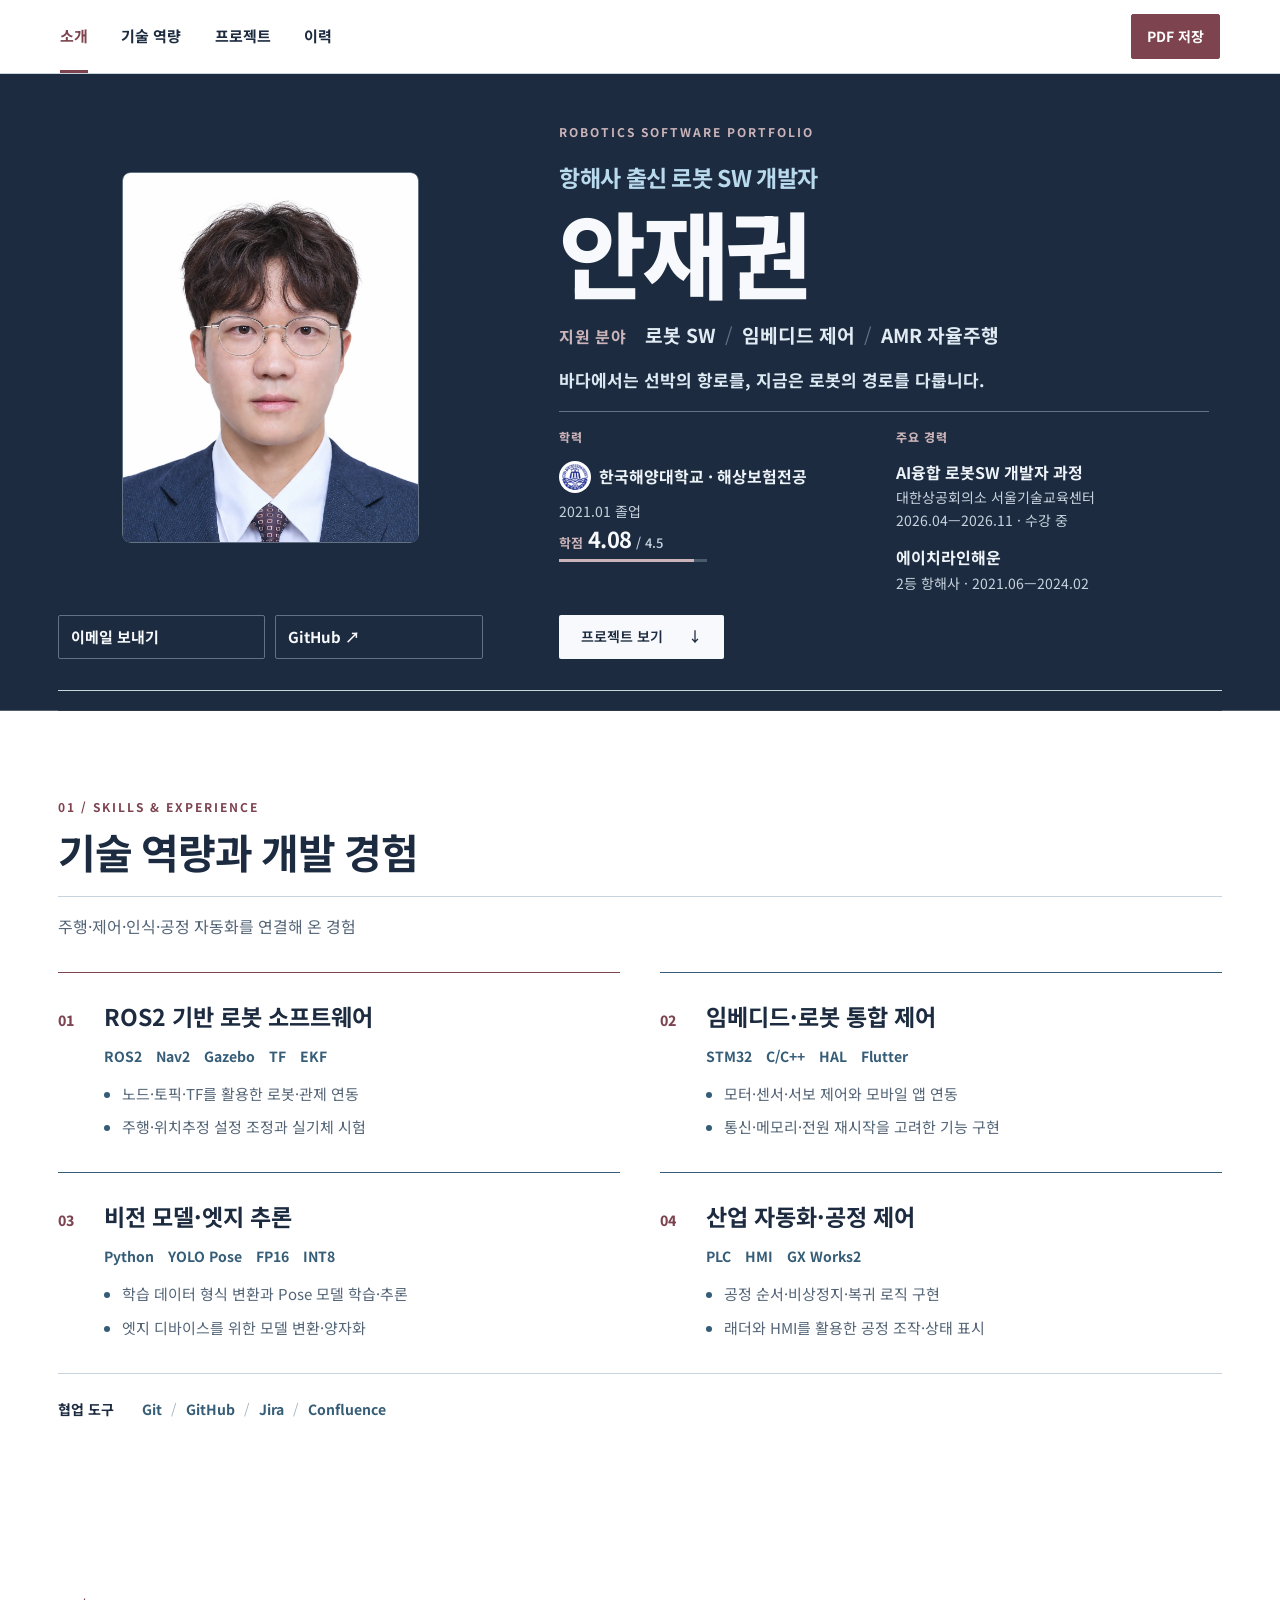
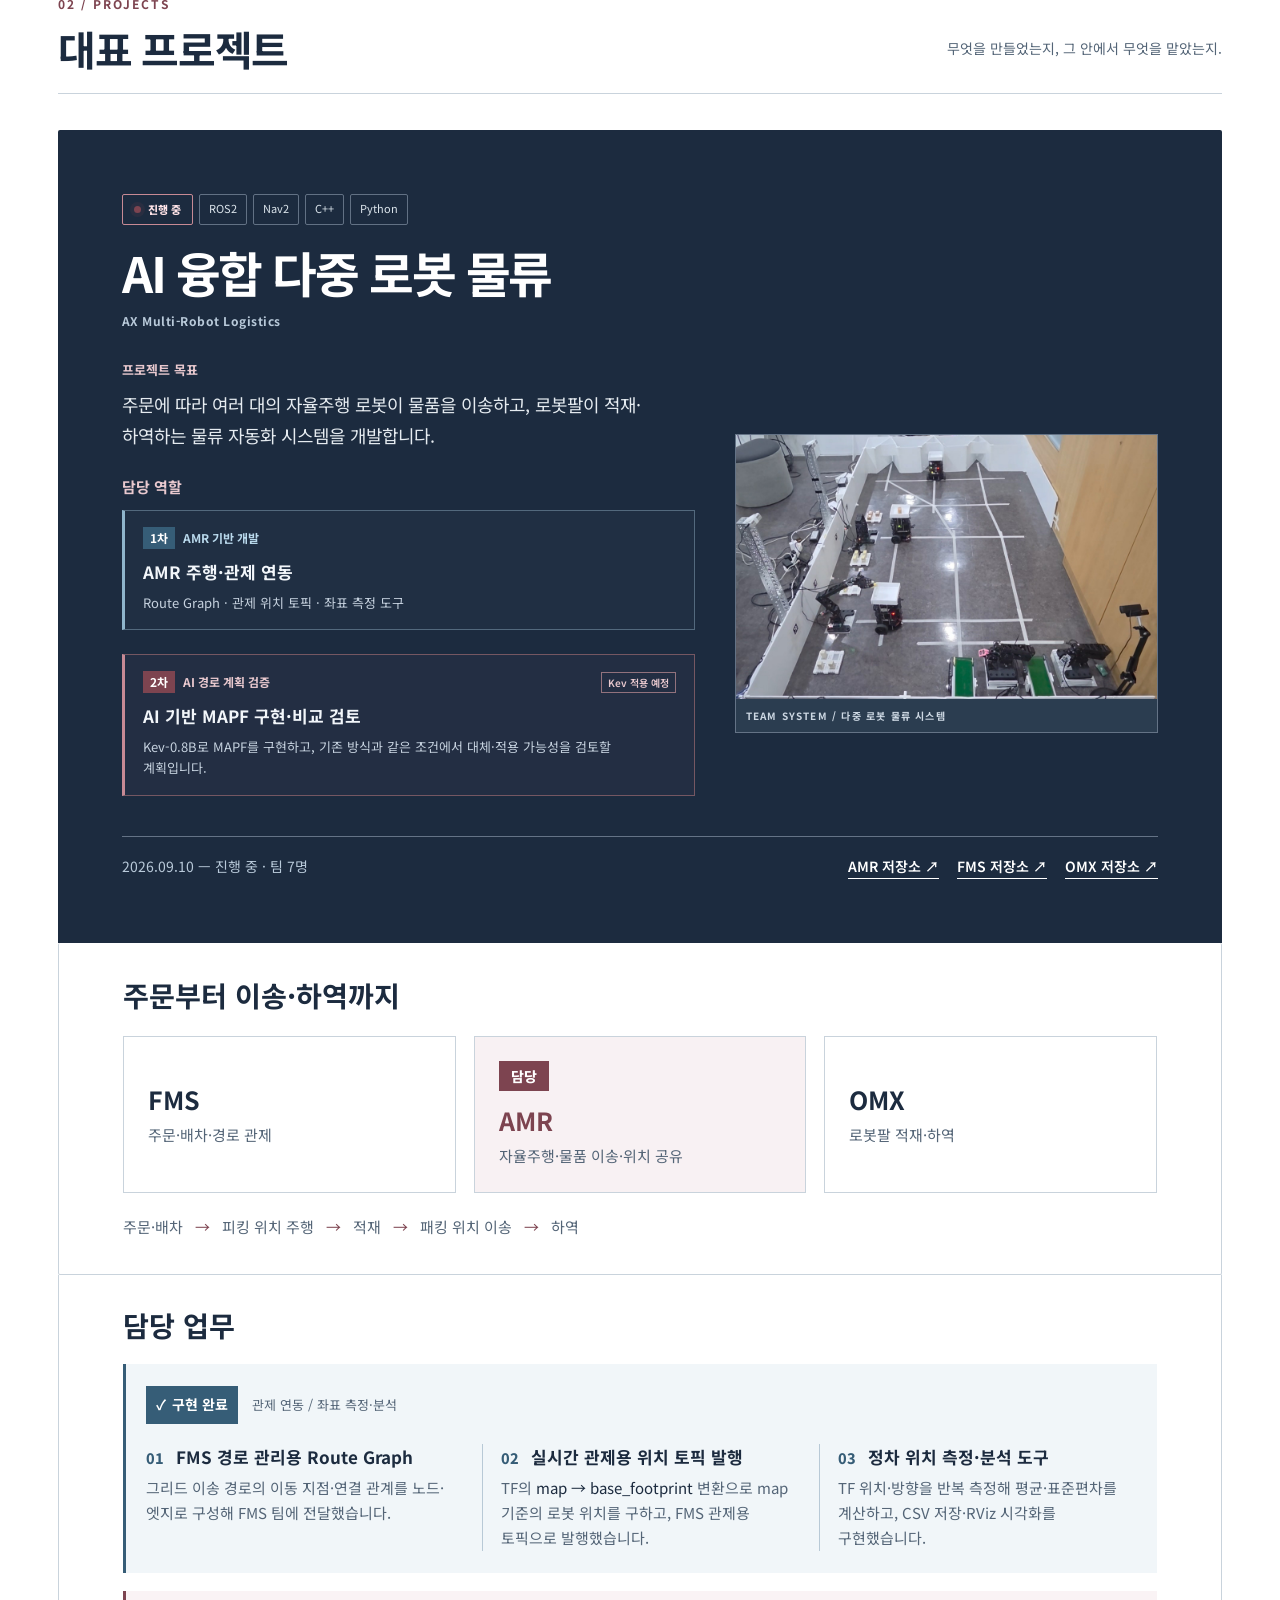
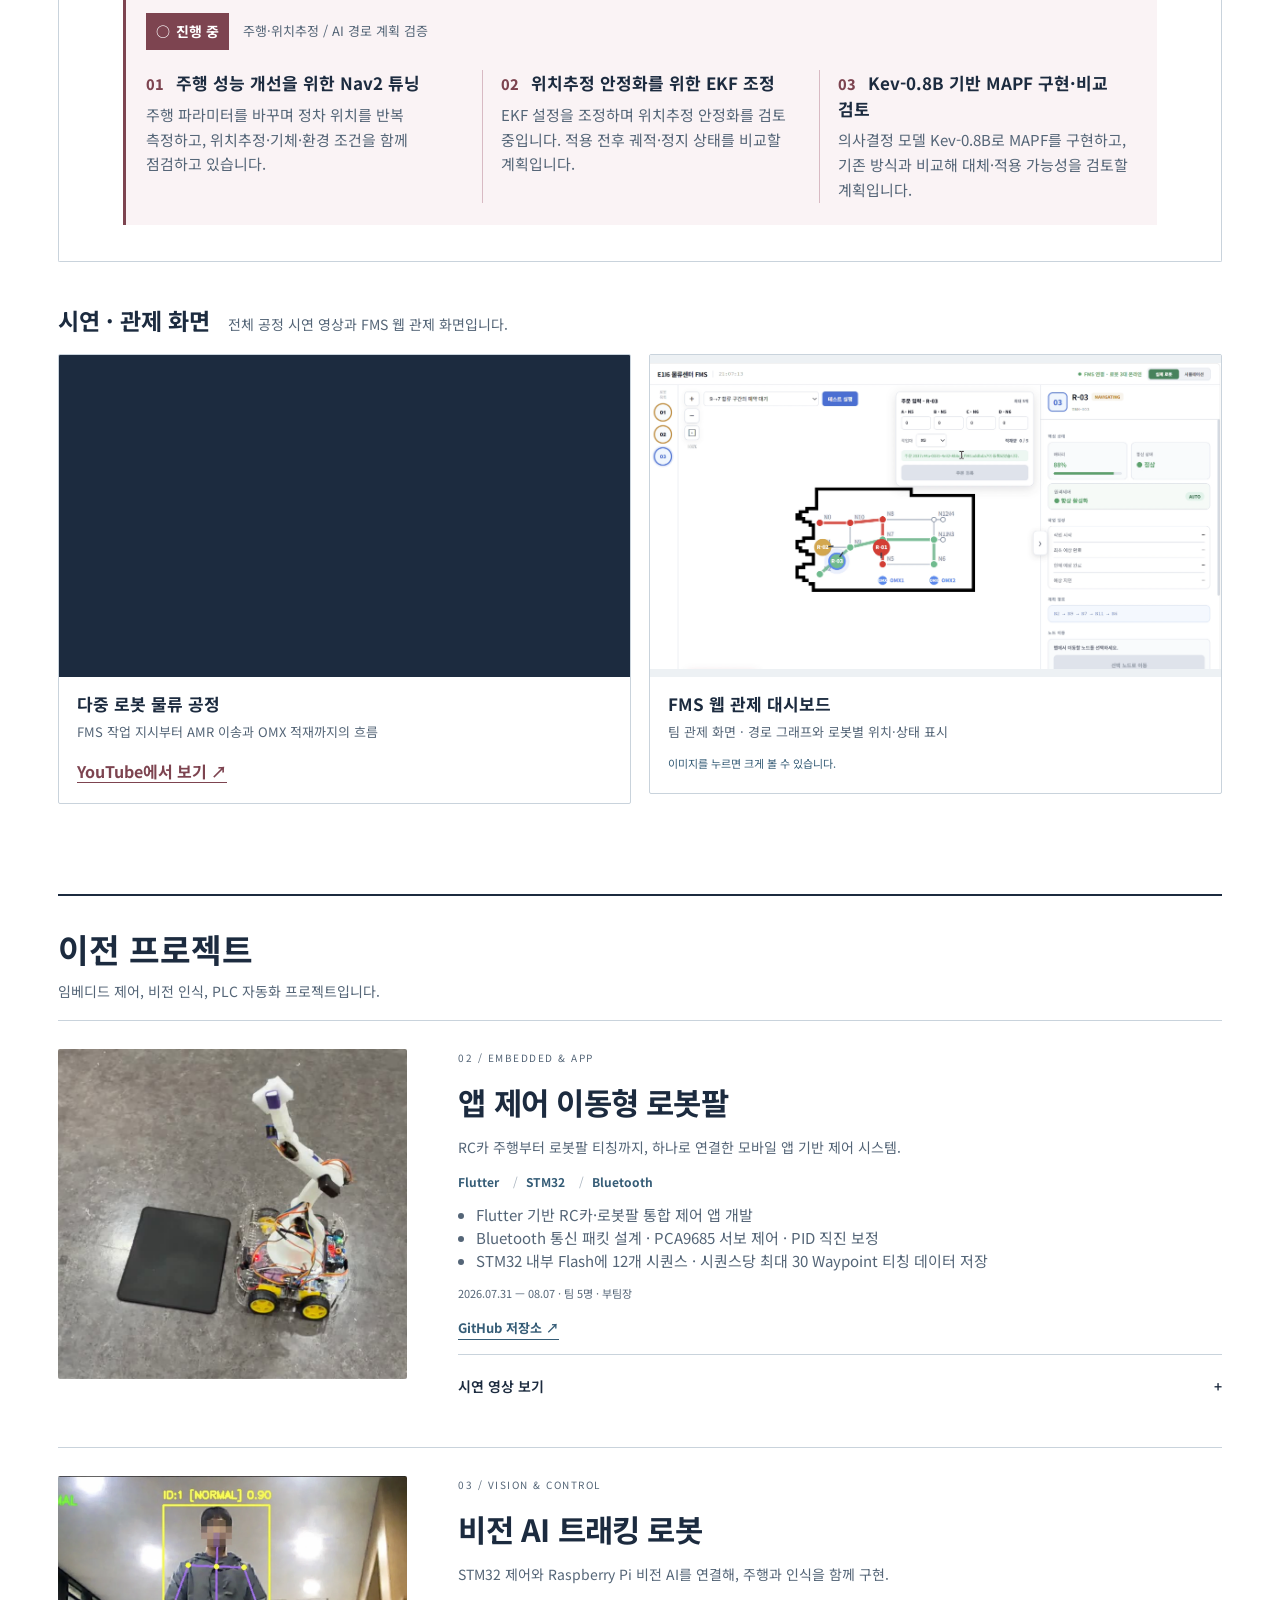
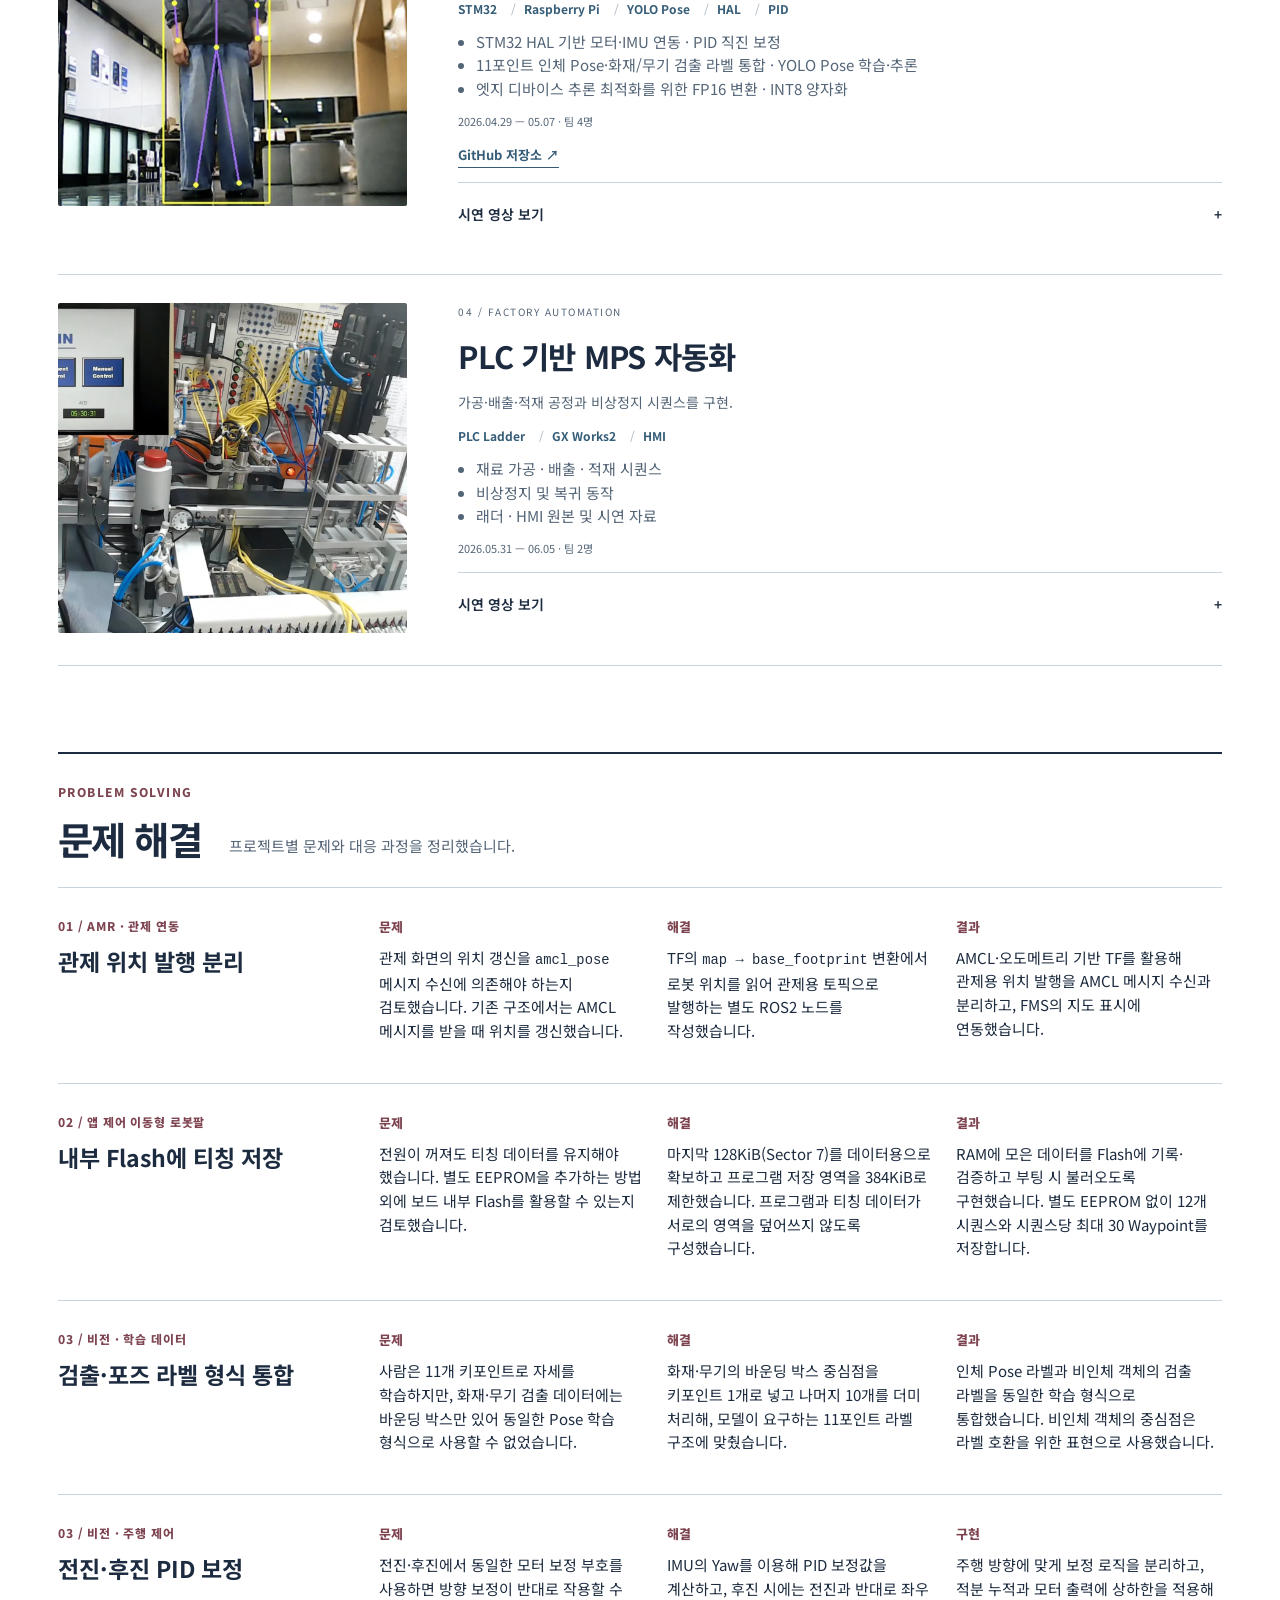
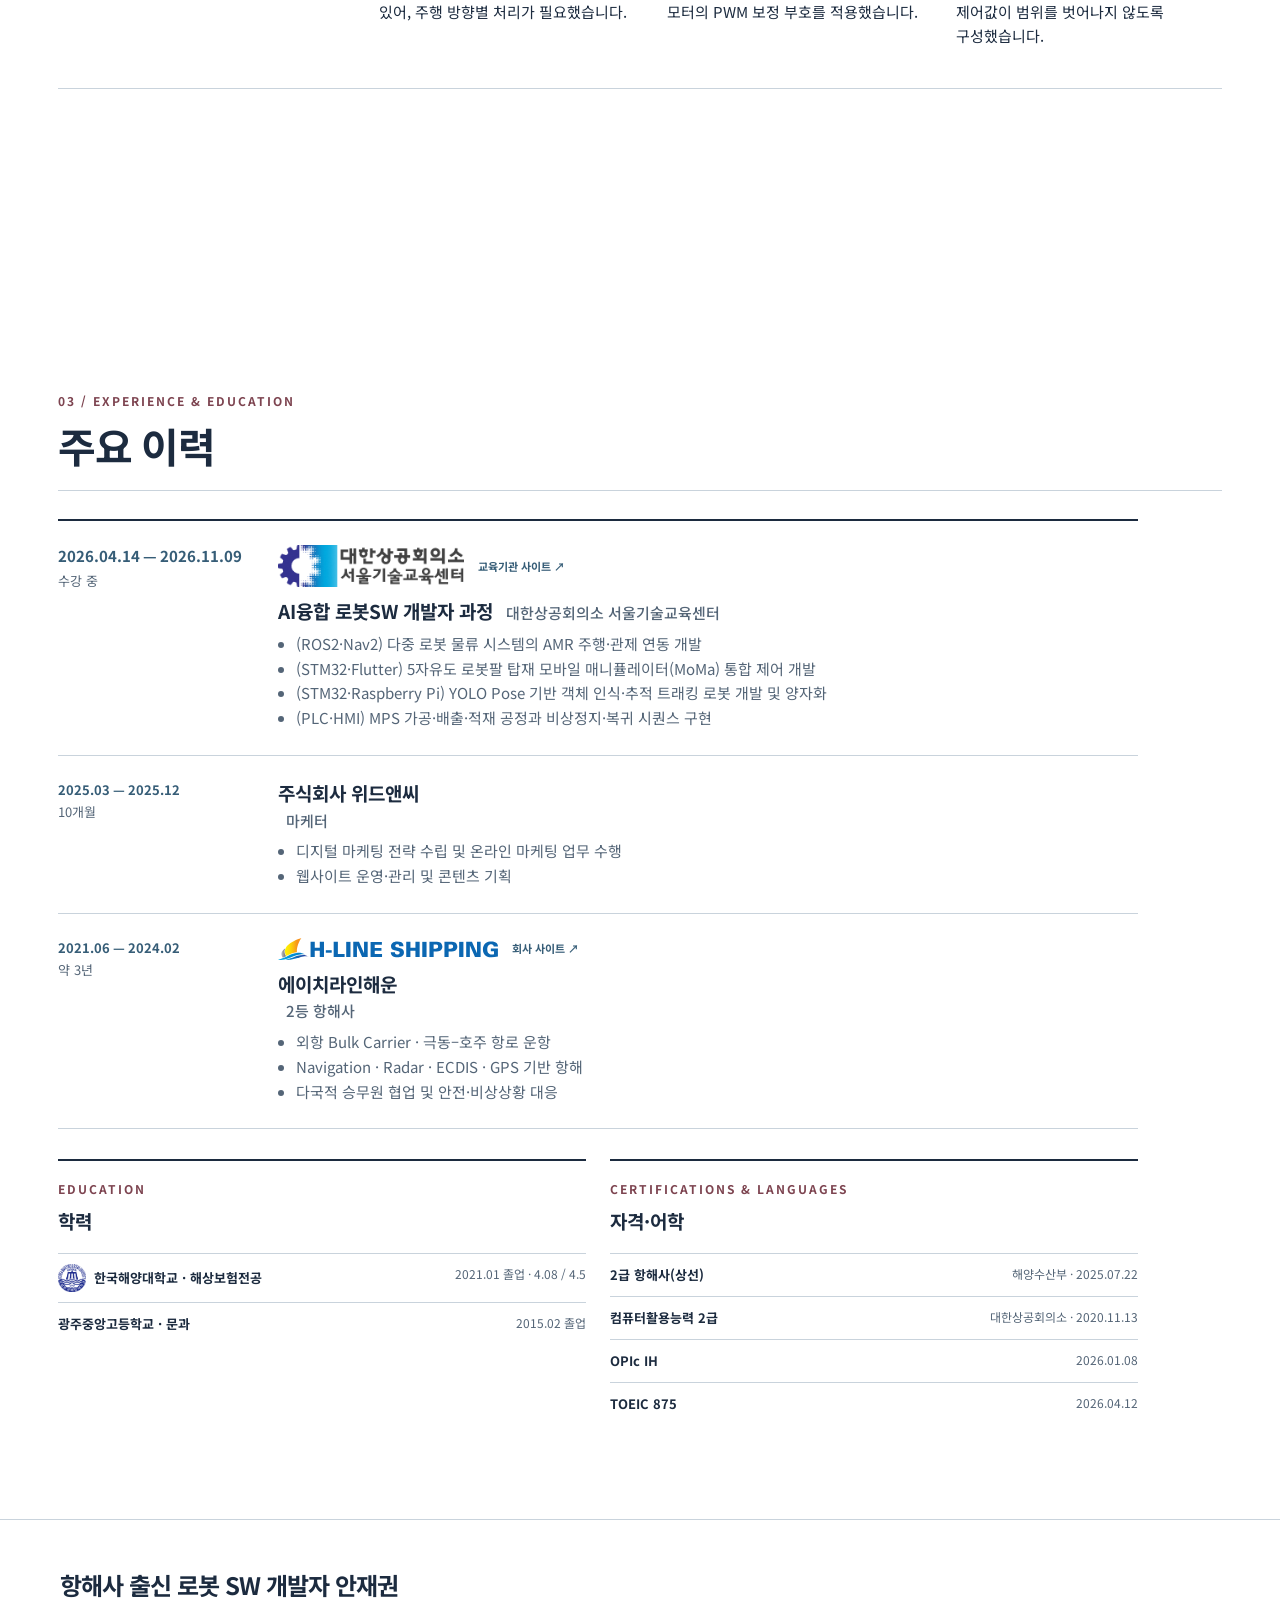
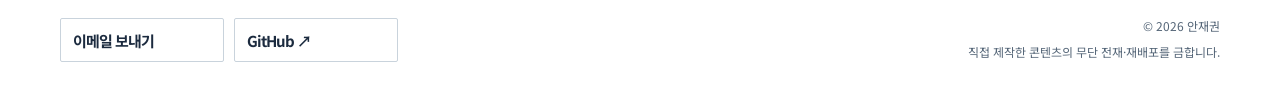
==== commit cdf9fa60: "content: update shared portfolio target roles" ====
--- a/index.html
+++ b/index.html
@@ -55,7 +55,7 @@
 
         <div class="target-roles" aria-label="지원 분야">
           <strong>지원 분야</strong>
-          <p><span>Robot Software</span><span>System Integration</span><span>AMR 자율주행</span></p>
+          <p><span>로봇 SW</span><span>임베디드 제어</span><span>AMR 자율주행</span></p>
         </div>
 
         <p class="intro">
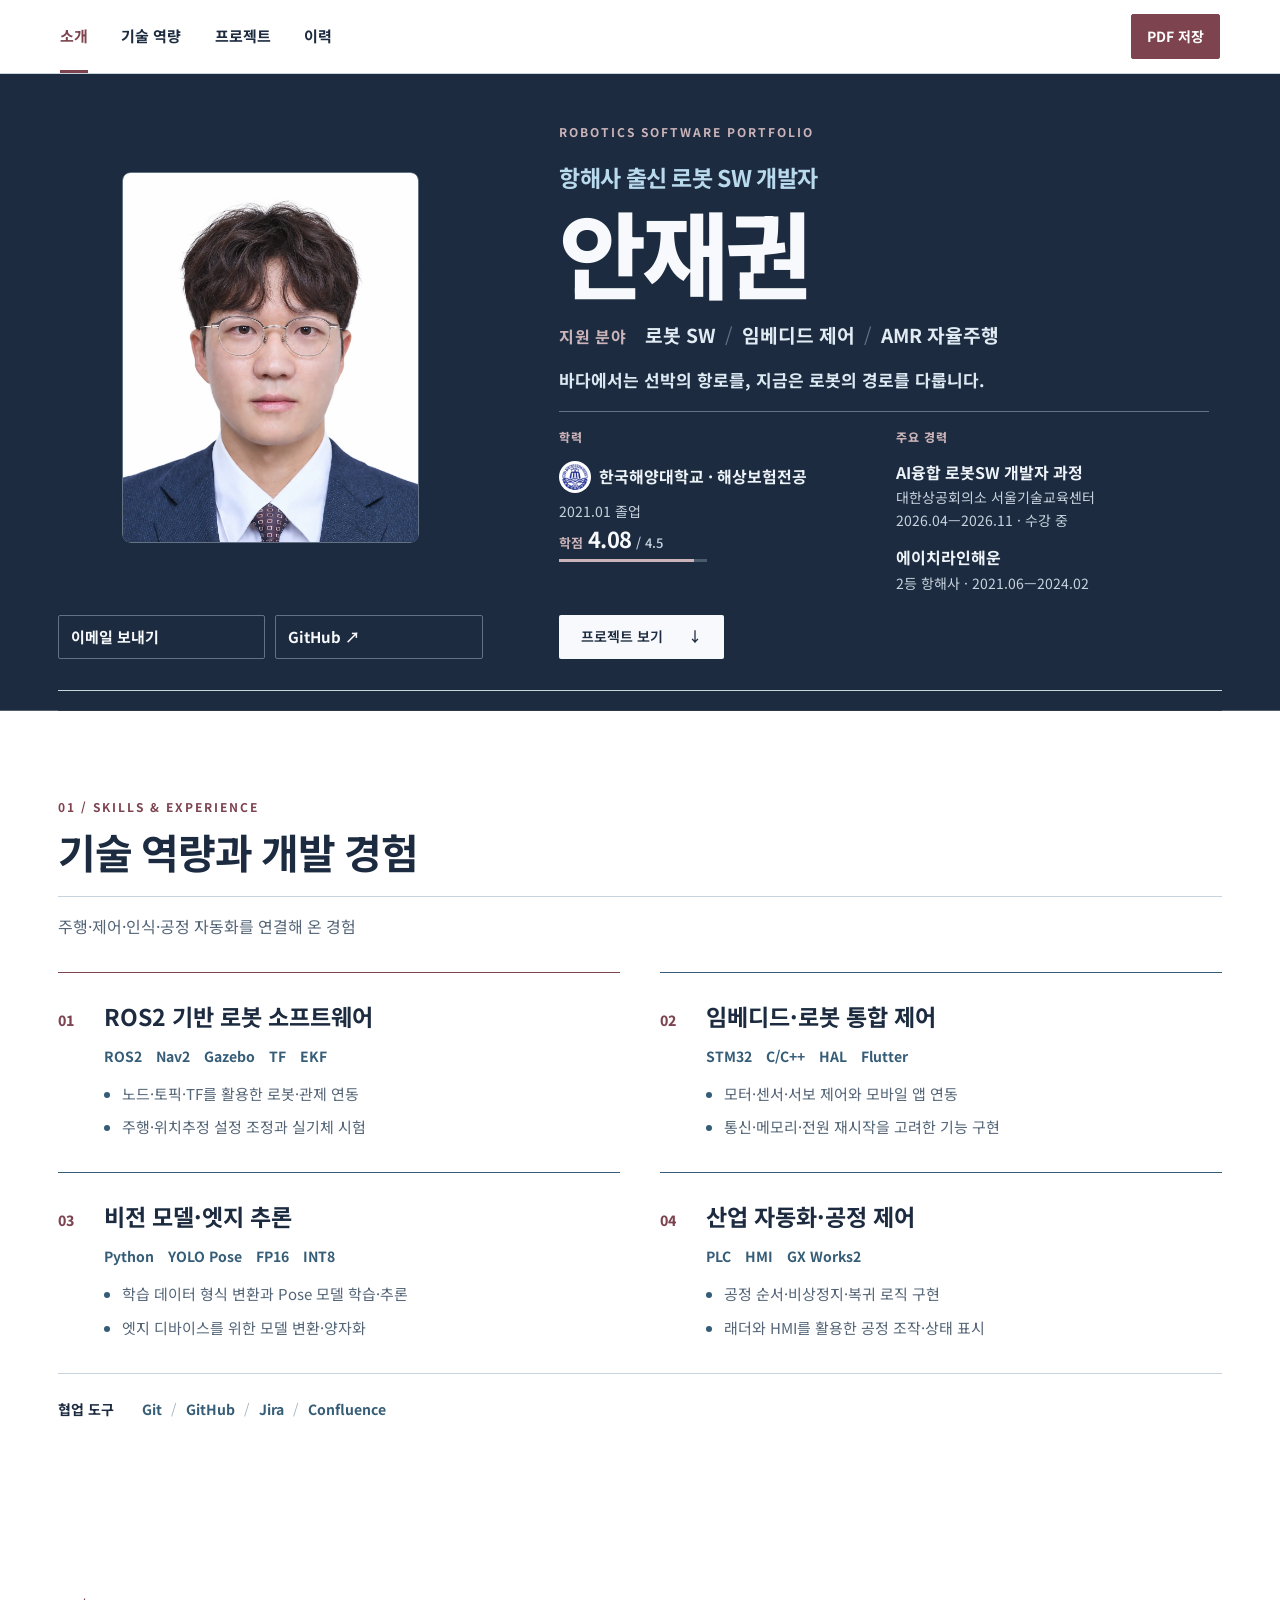
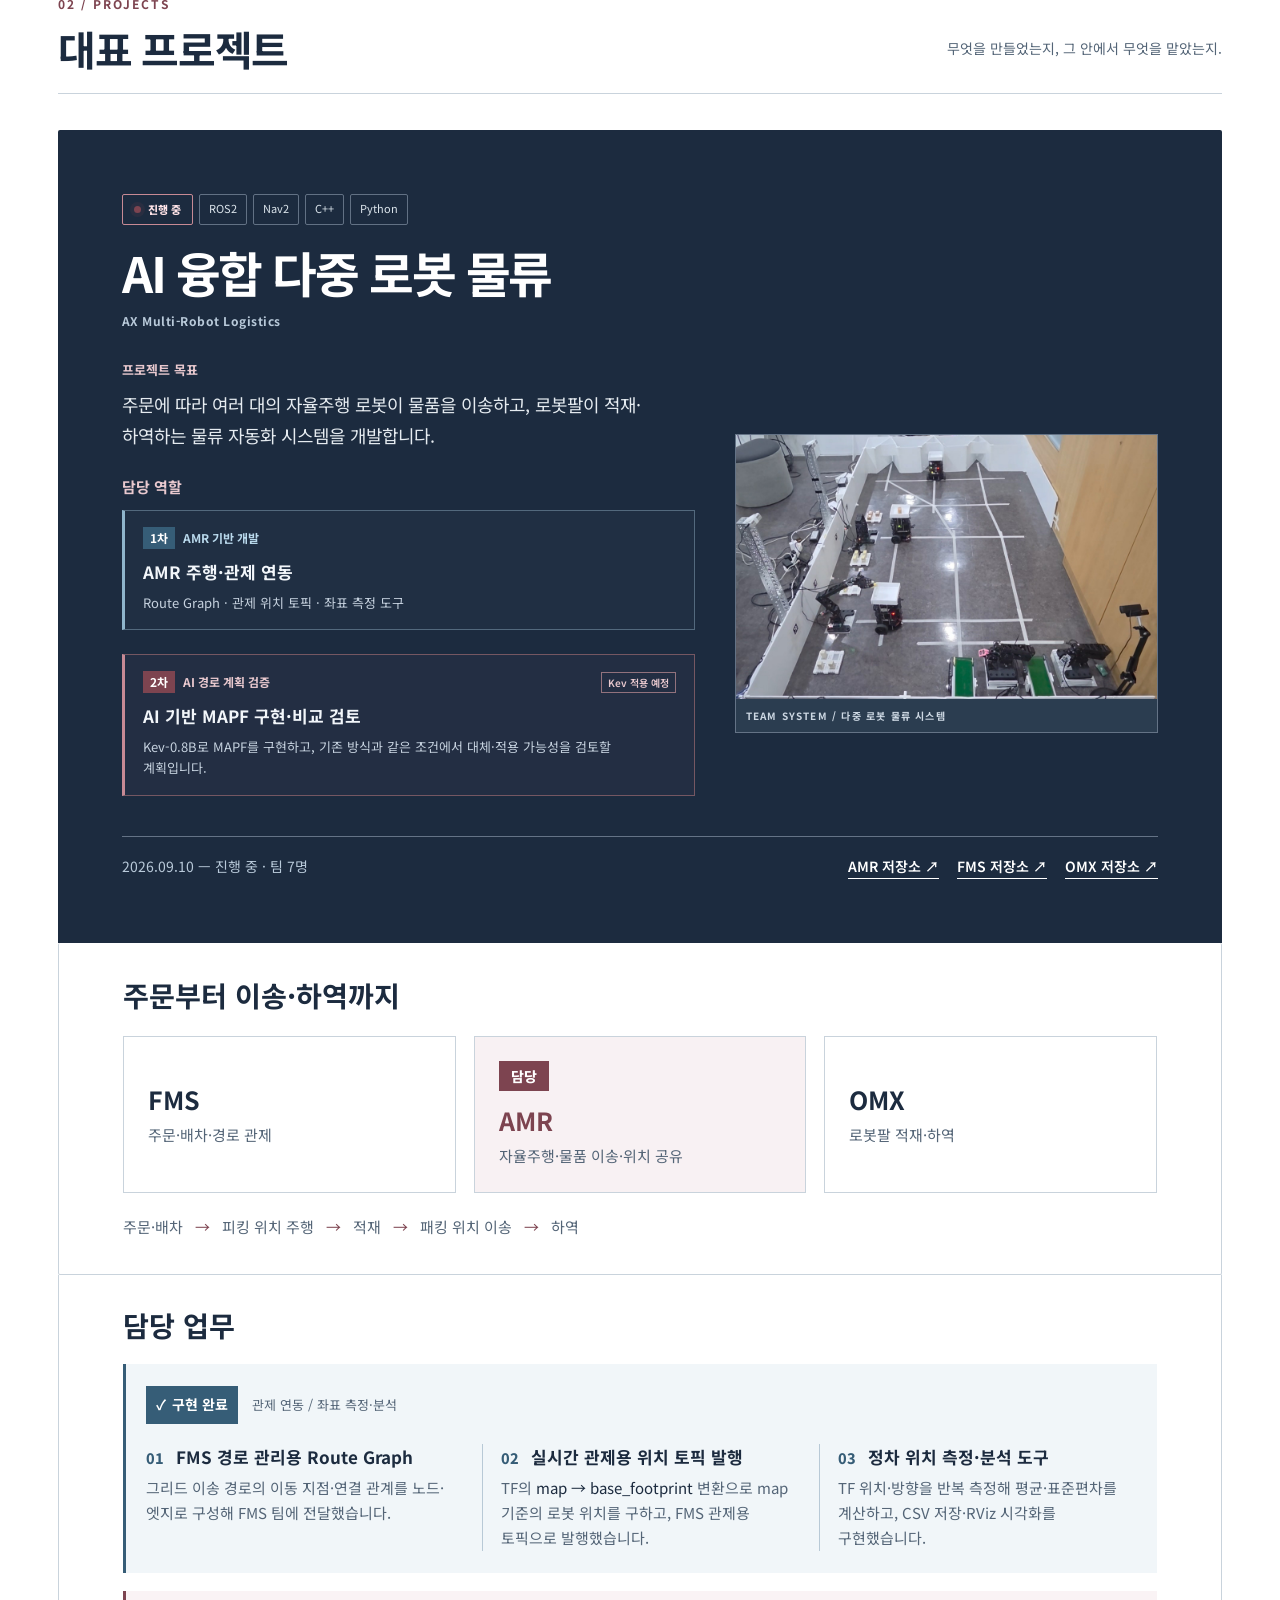
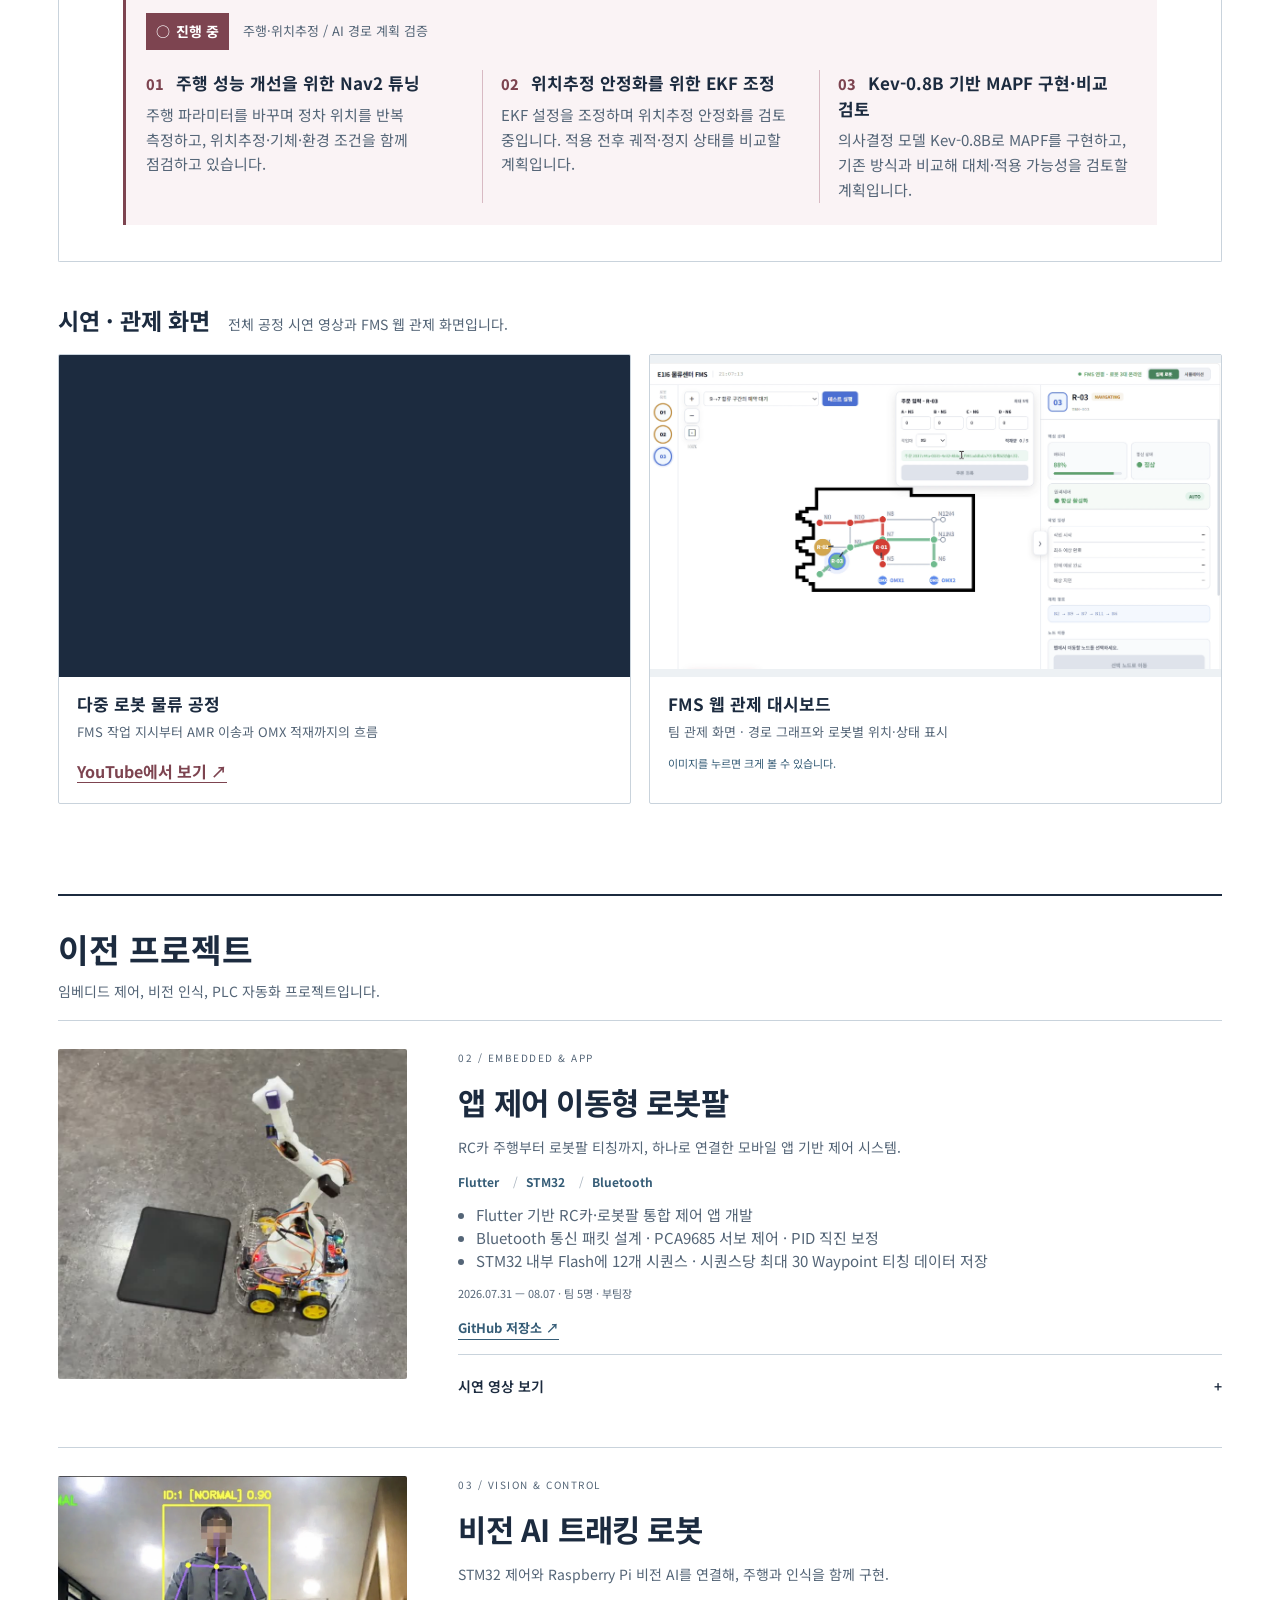
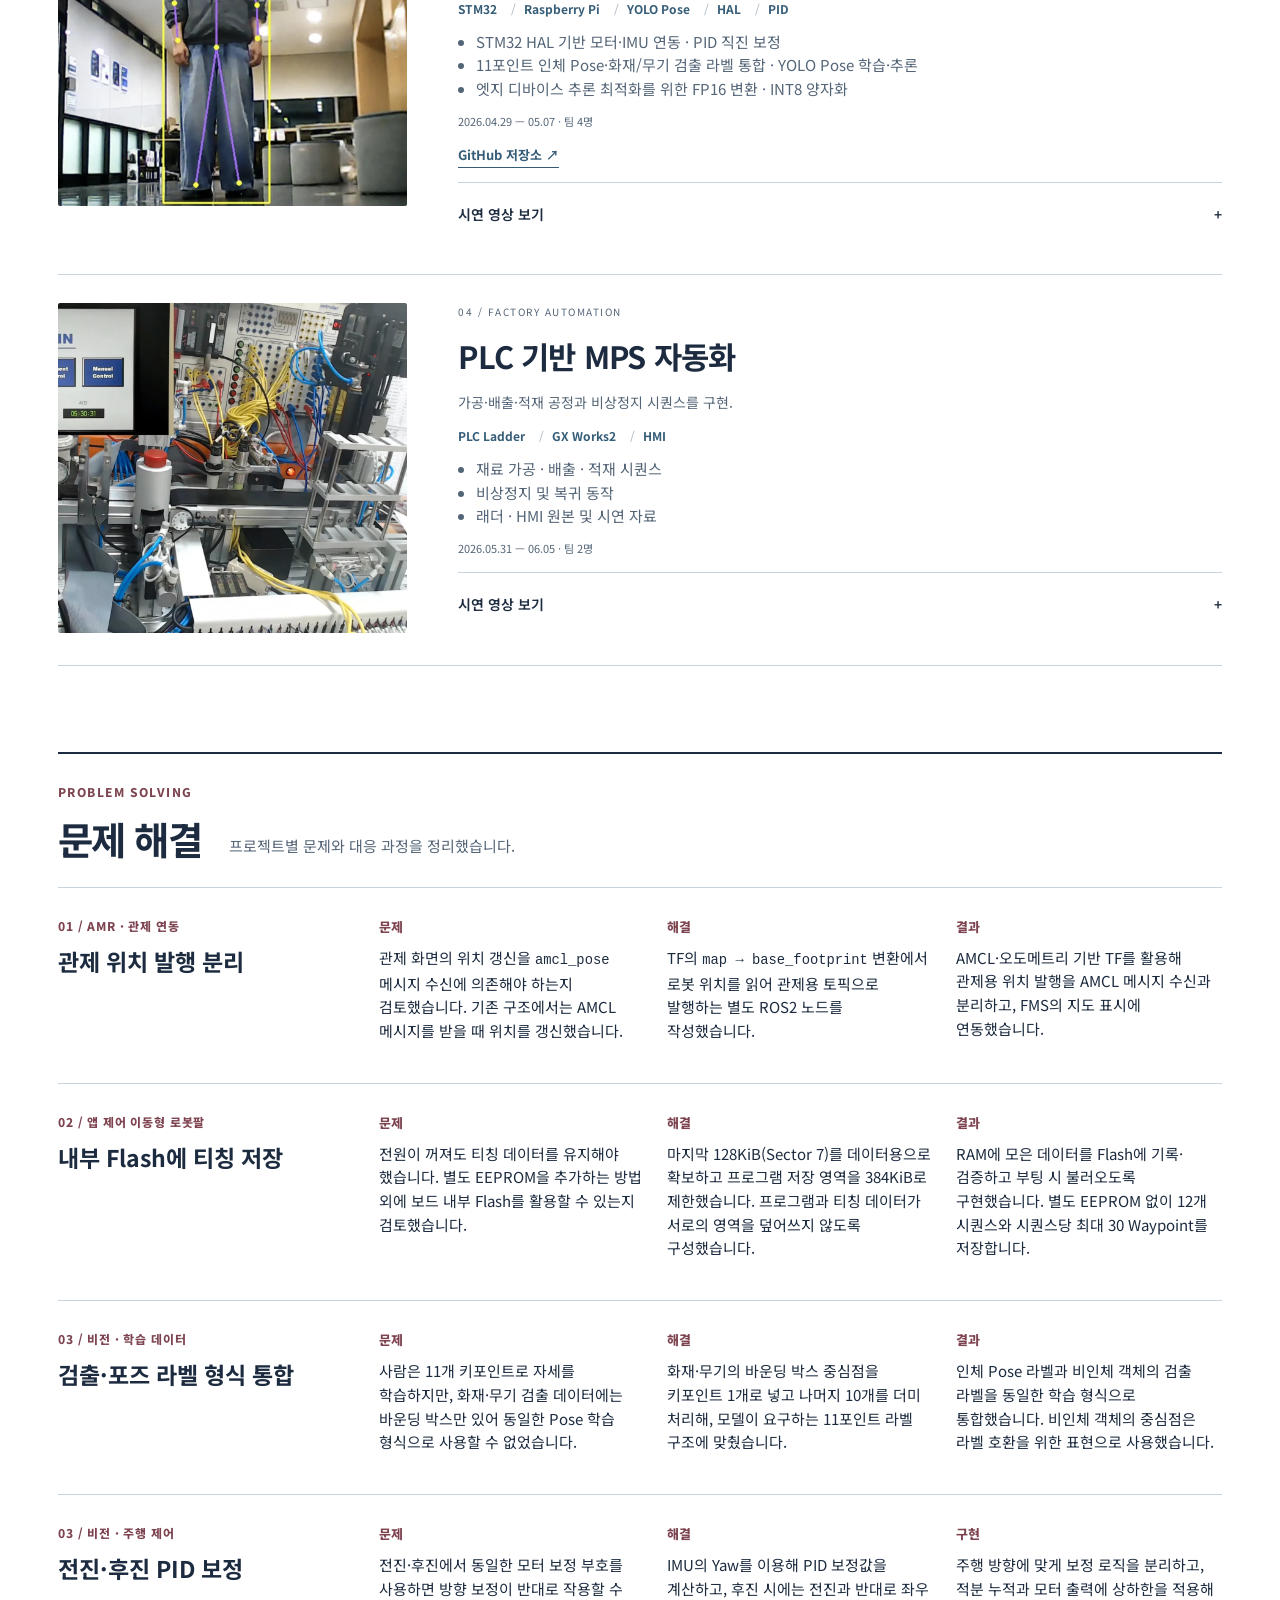
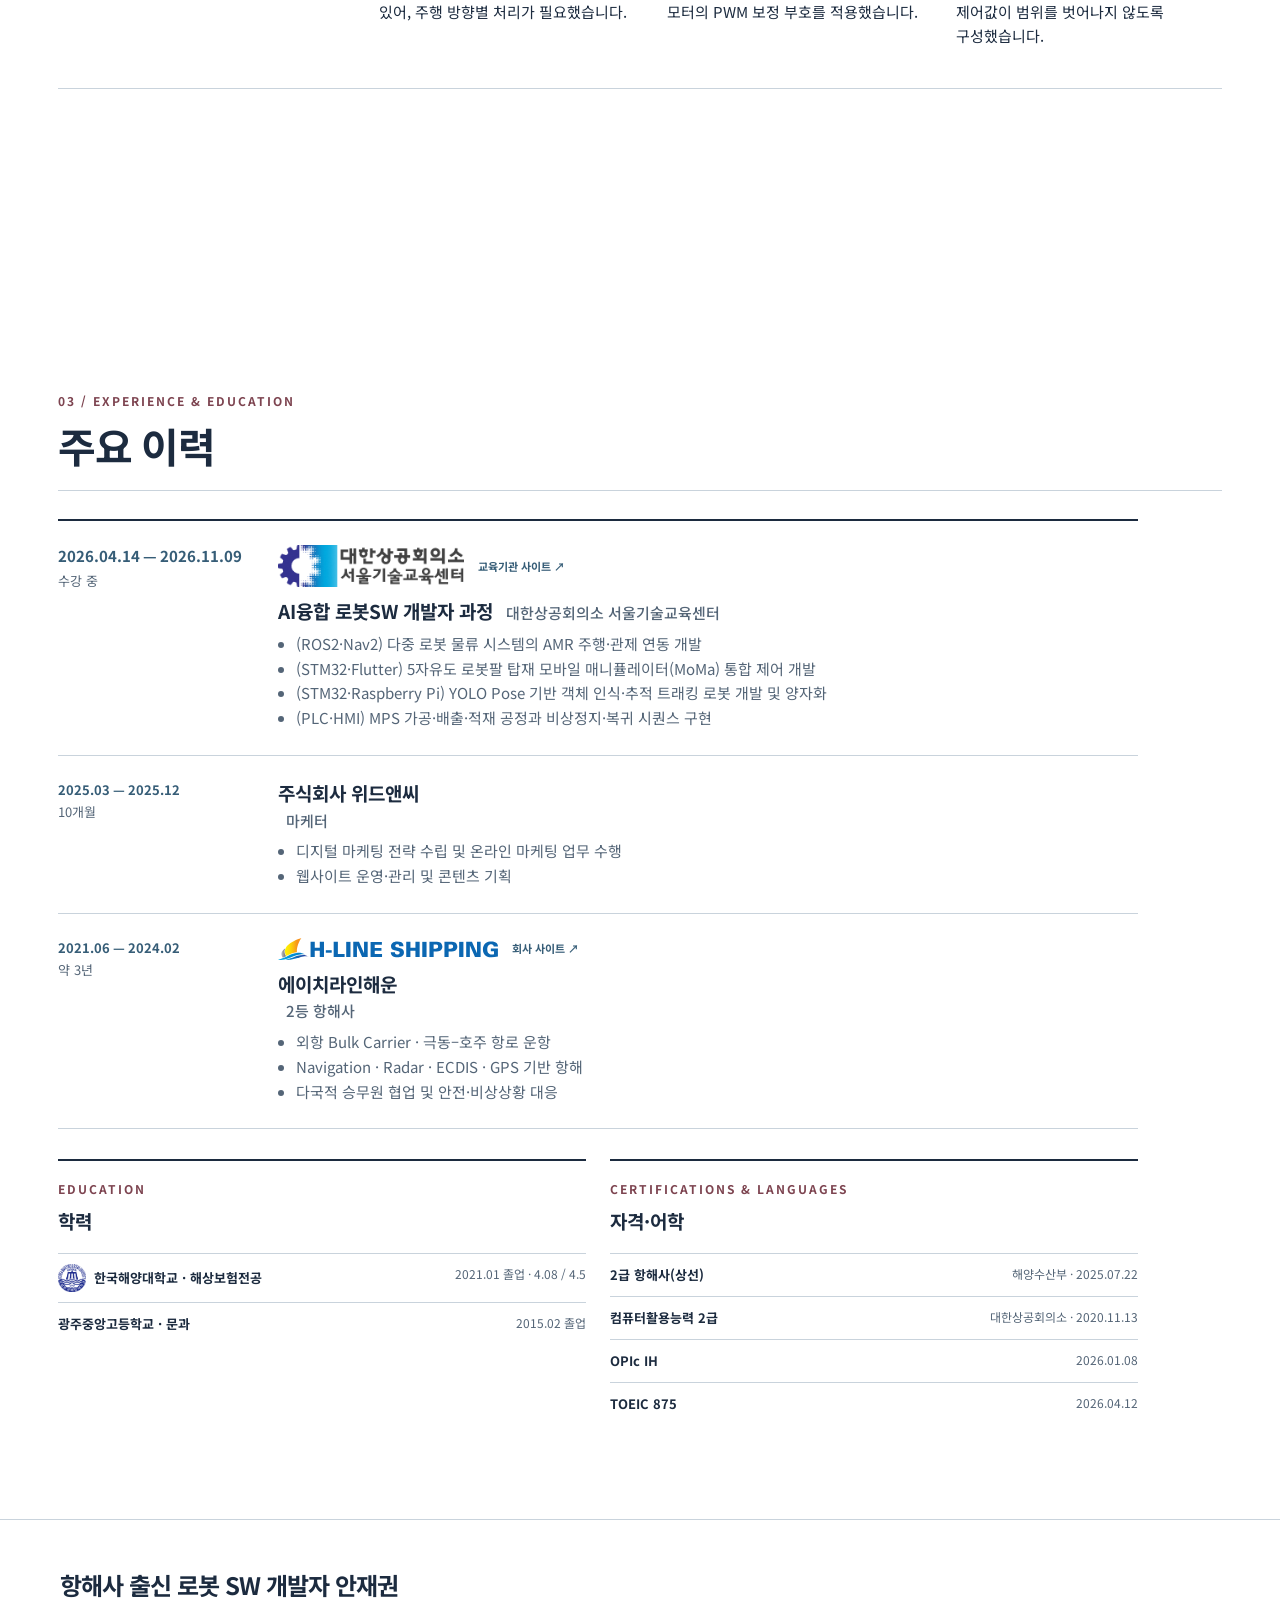
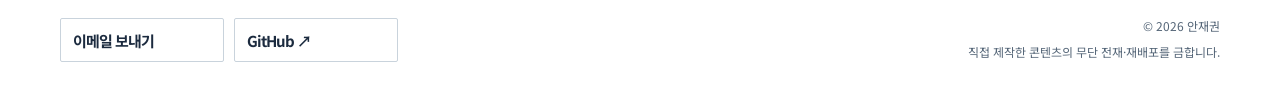
==== commit 4c7aa77d: "fix: align evidence cards and repair PDF image link" ====
--- a/index.html
+++ b/index.html
@@ -437,7 +437,7 @@
 
           <figure class="project-evidence-card">
 
-            <a href="assets/fms-cover.png" target="_blank" rel="noreferrer" aria-label="FMS 관제 대시보드 원본 이미지 크게 보기">
+            <a href="https://woozoo-studio.github.io/assets/fms-cover.png" target="_blank" rel="noreferrer" aria-label="FMS 관제 대시보드 원본 이미지 크게 보기">
               <img src="assets/fms-cover.webp" alt="FMS 웹 관제 화면. 지도 위 세 로봇의 위치와 경로, 오른쪽의 로봇 주행 상태가 보인다" width="2488"
                 height="1334" loading="lazy">
             </a>
@@ -815,7 +815,7 @@
   </footer>
 
   <script src="app.js?v=36"></script>
-  <link rel="stylesheet" href="web-refinement.css?v=48">
+  <link rel="stylesheet" href="web-refinement.css?v=49">
 
 </body>
 
--- a/web-refinement.css
+++ b/web-refinement.css
@@ -187,7 +187,7 @@
   .project-evidence { margin: 40px 0 50px; }
   .project-evidence-heading { align-items: baseline; margin-bottom: 18px; }
   .project-evidence-heading h3 { font-size: 23px; }
-  .project-evidence-grid { grid-template-columns: minmax(0, .85fr) minmax(0, 1.15fr); gap: 18px; align-items: start; }
+  .project-evidence-grid { grid-template-columns: minmax(0, .85fr) minmax(0, 1.15fr); gap: 18px; align-items: stretch; }
   .project-evidence-card { display: block; border-radius: 2px; }
   .project-evidence-card > a { aspect-ratio: 16 / 9; background: #edf1f4; }
   .scenario-placeholder { display: flex; aspect-ratio: 16 / 9; min-height: 0; padding: 22px; border: 0; background: var(--ink); color: #fff; }
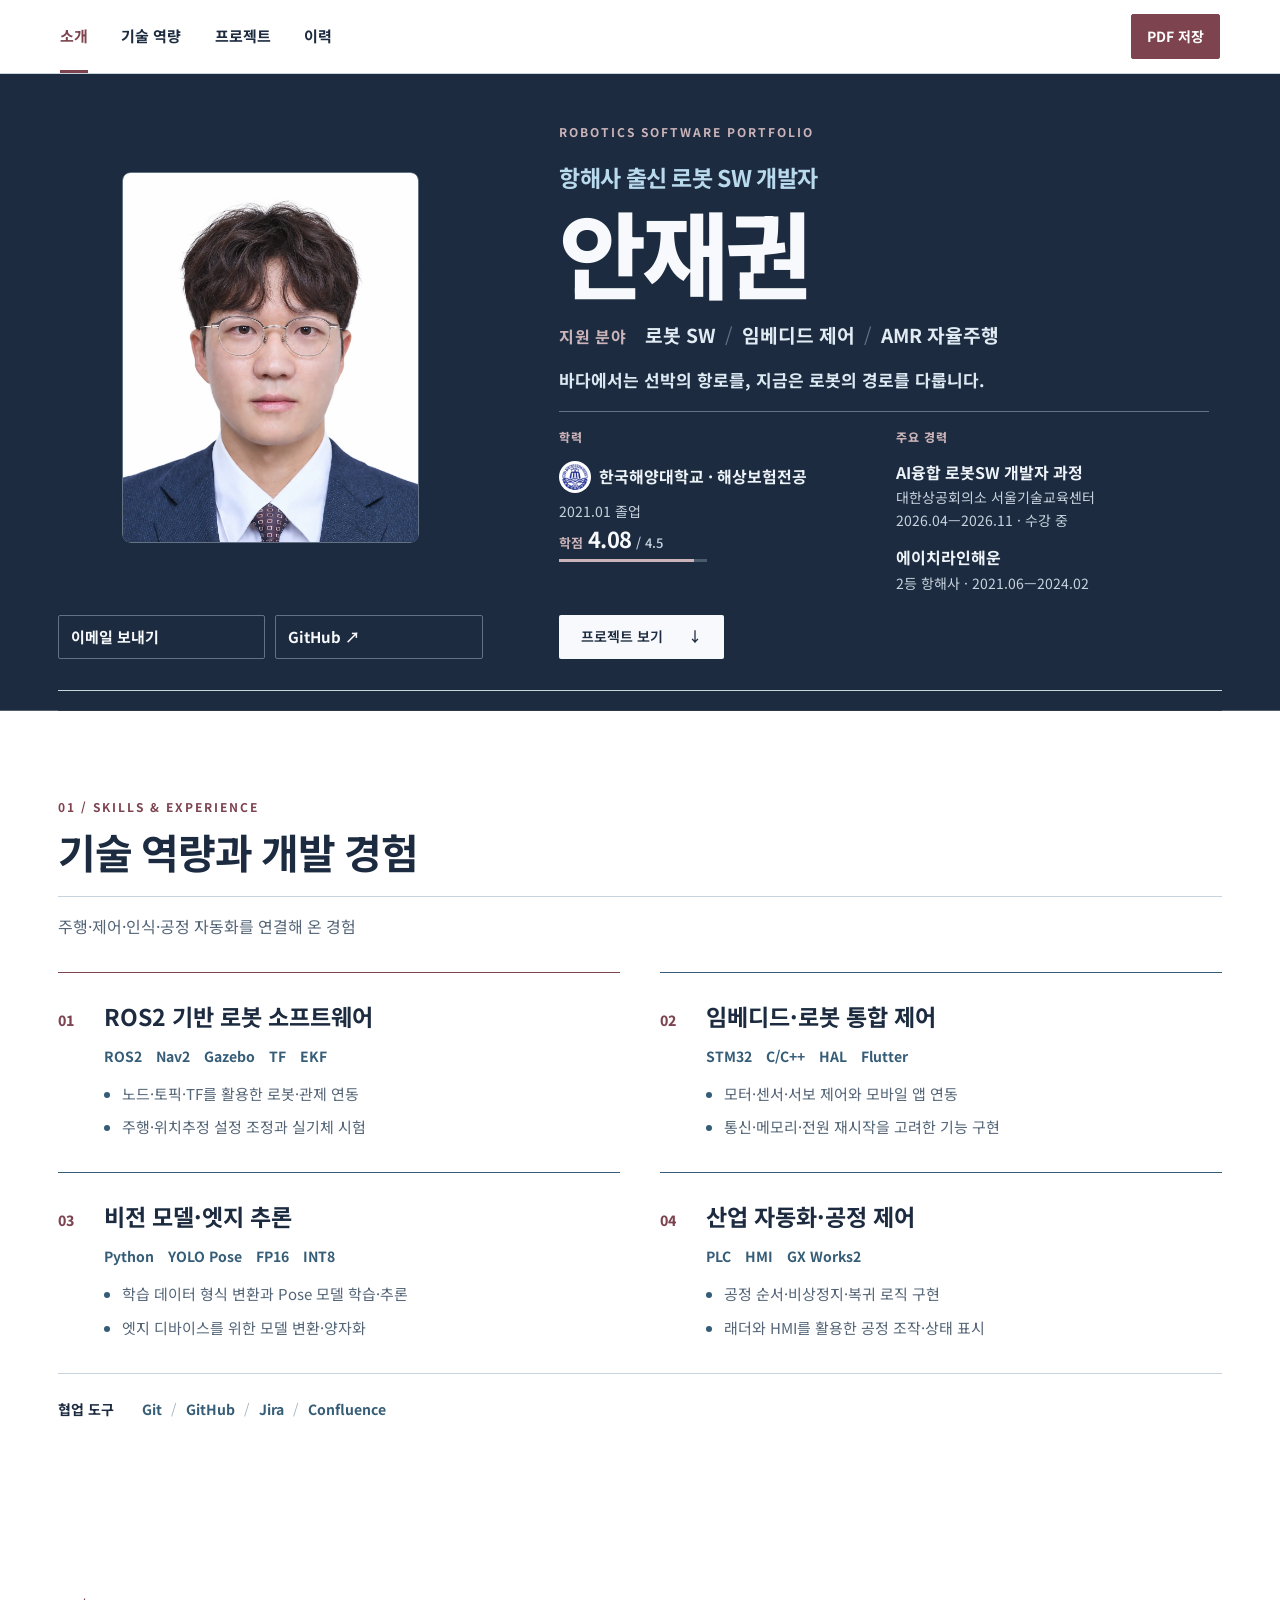
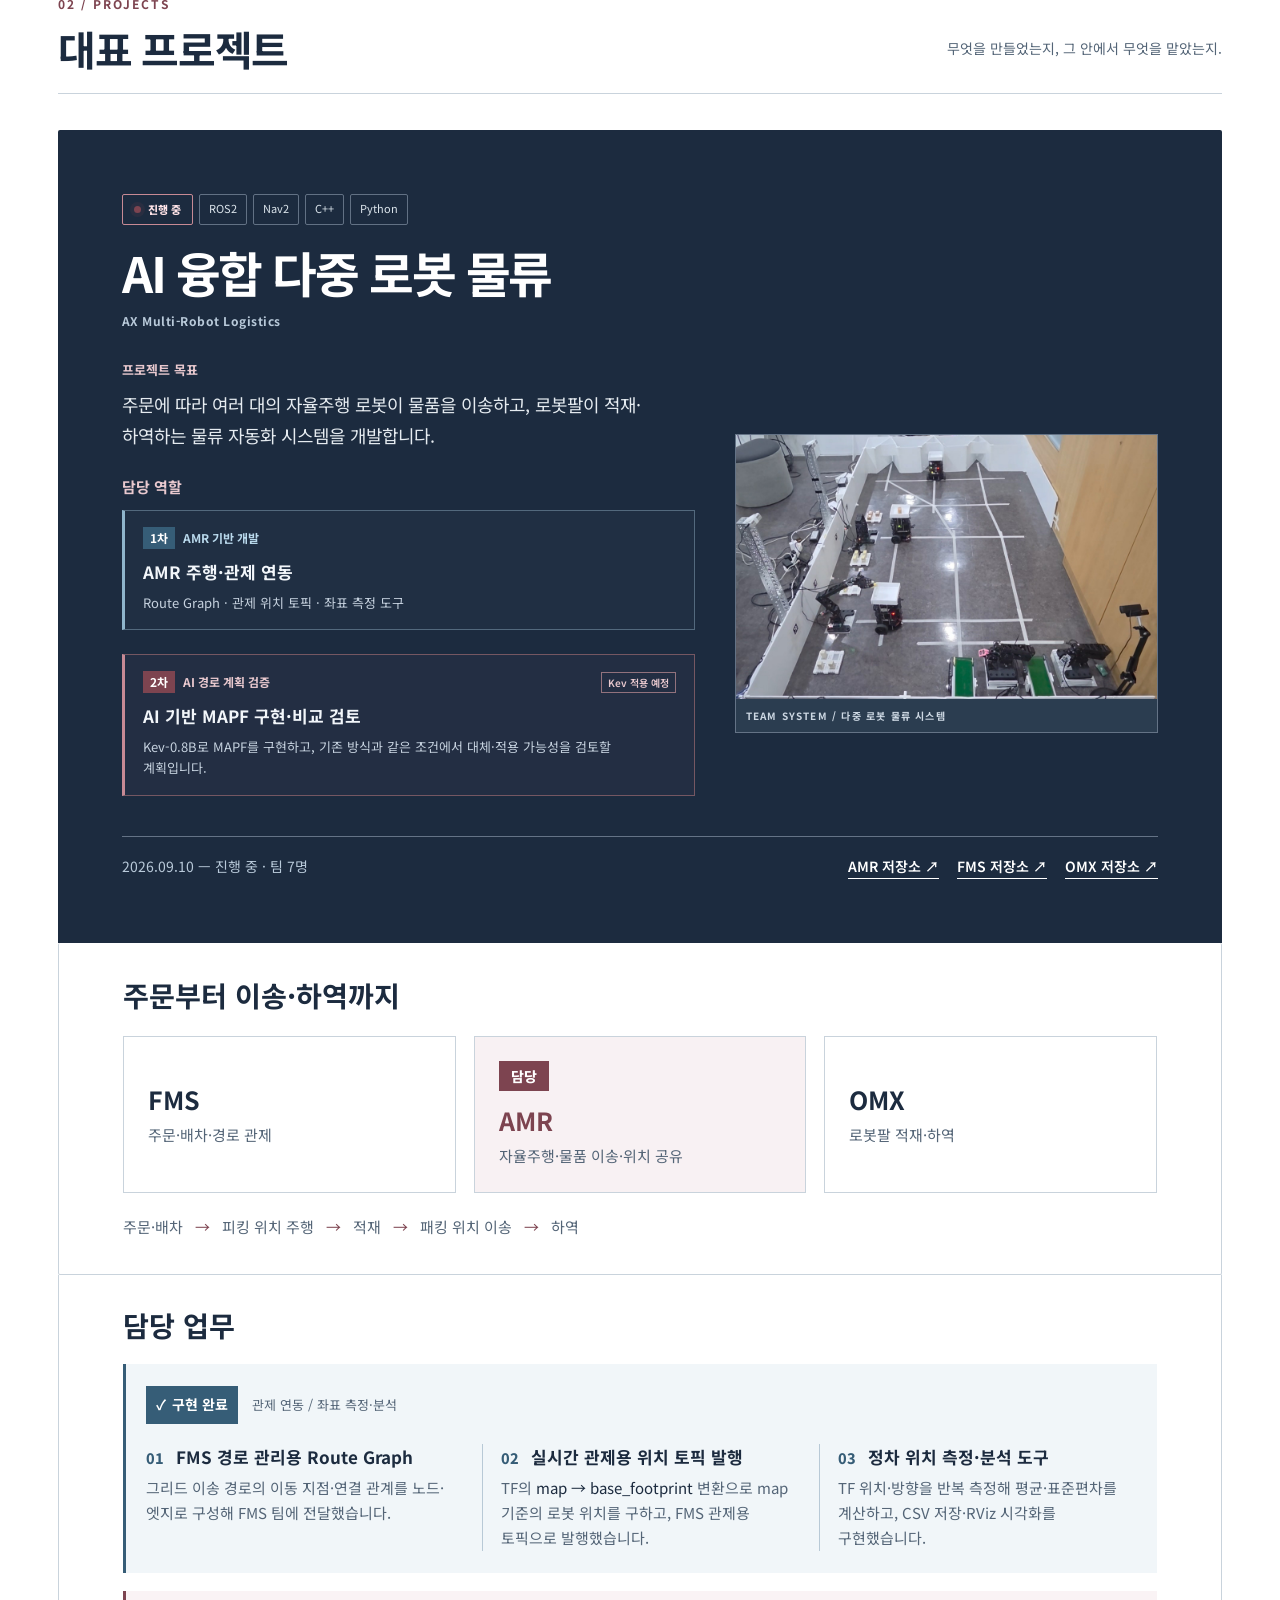
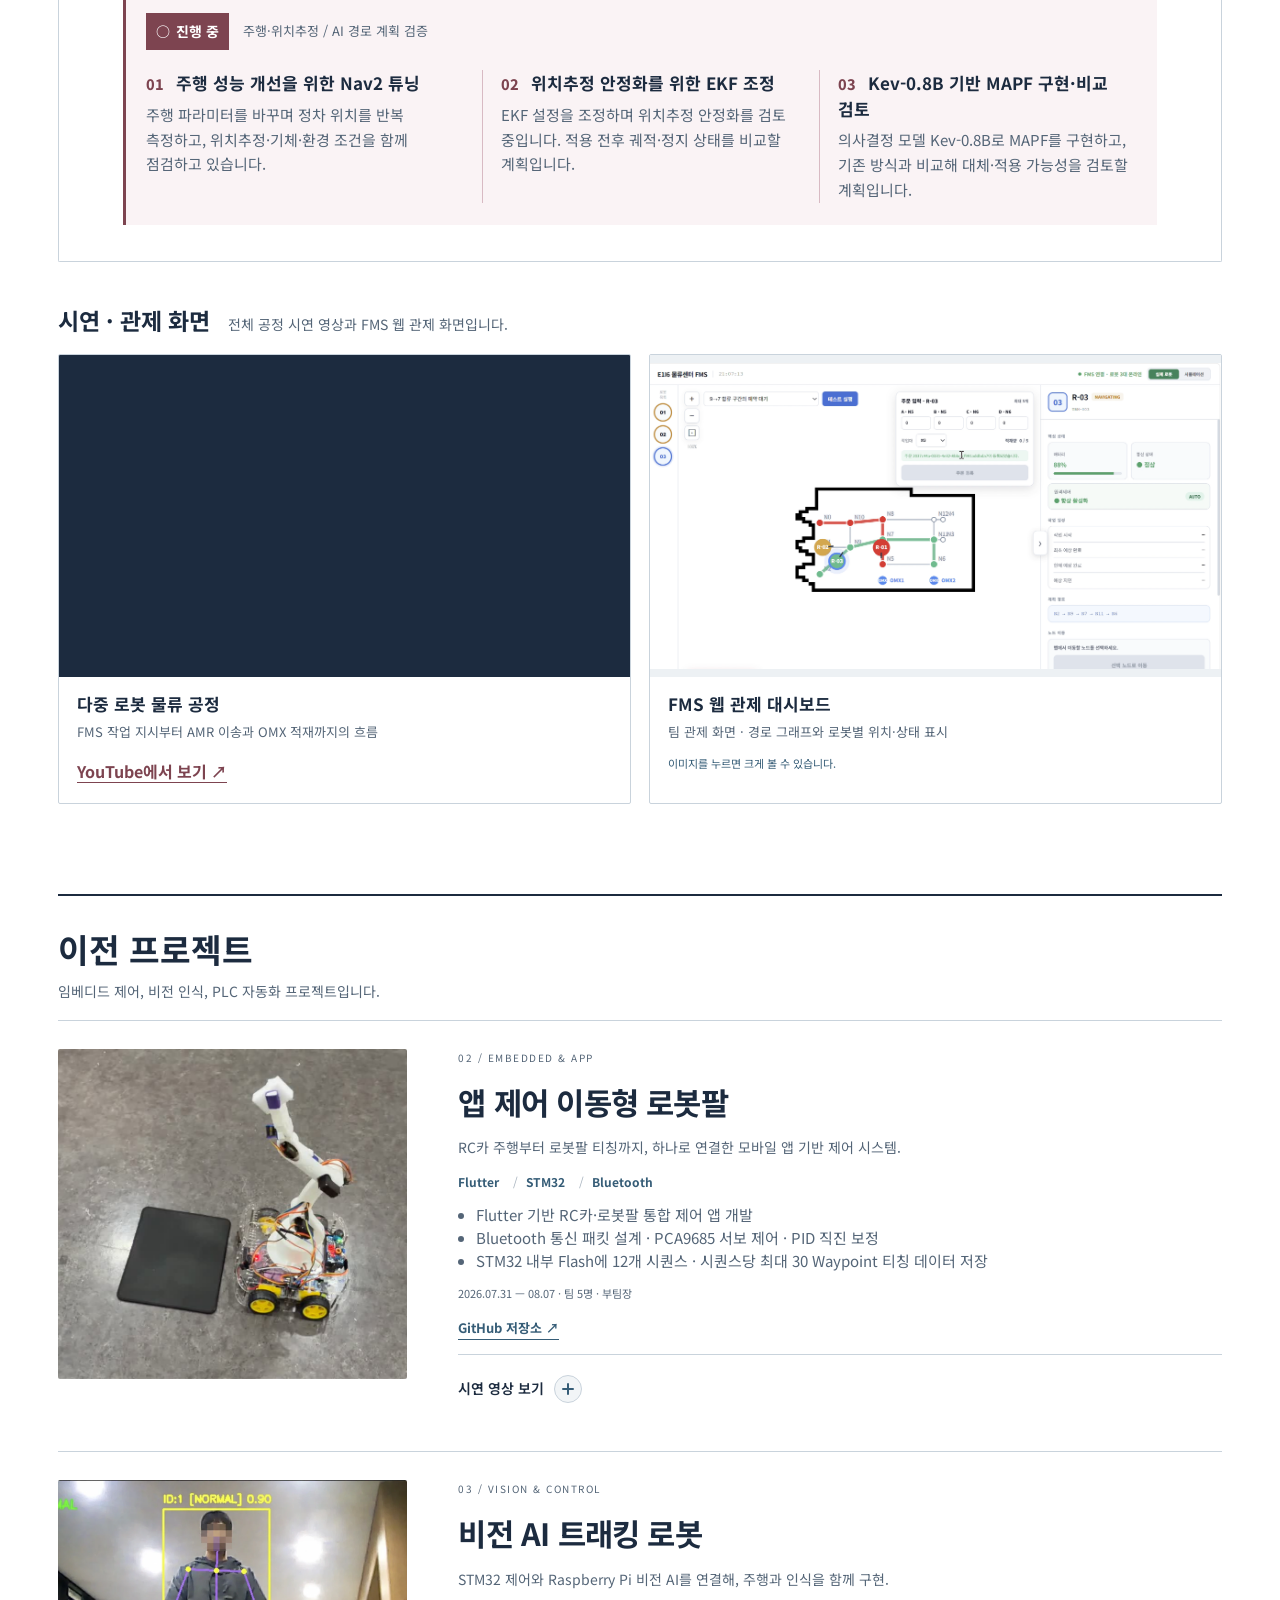
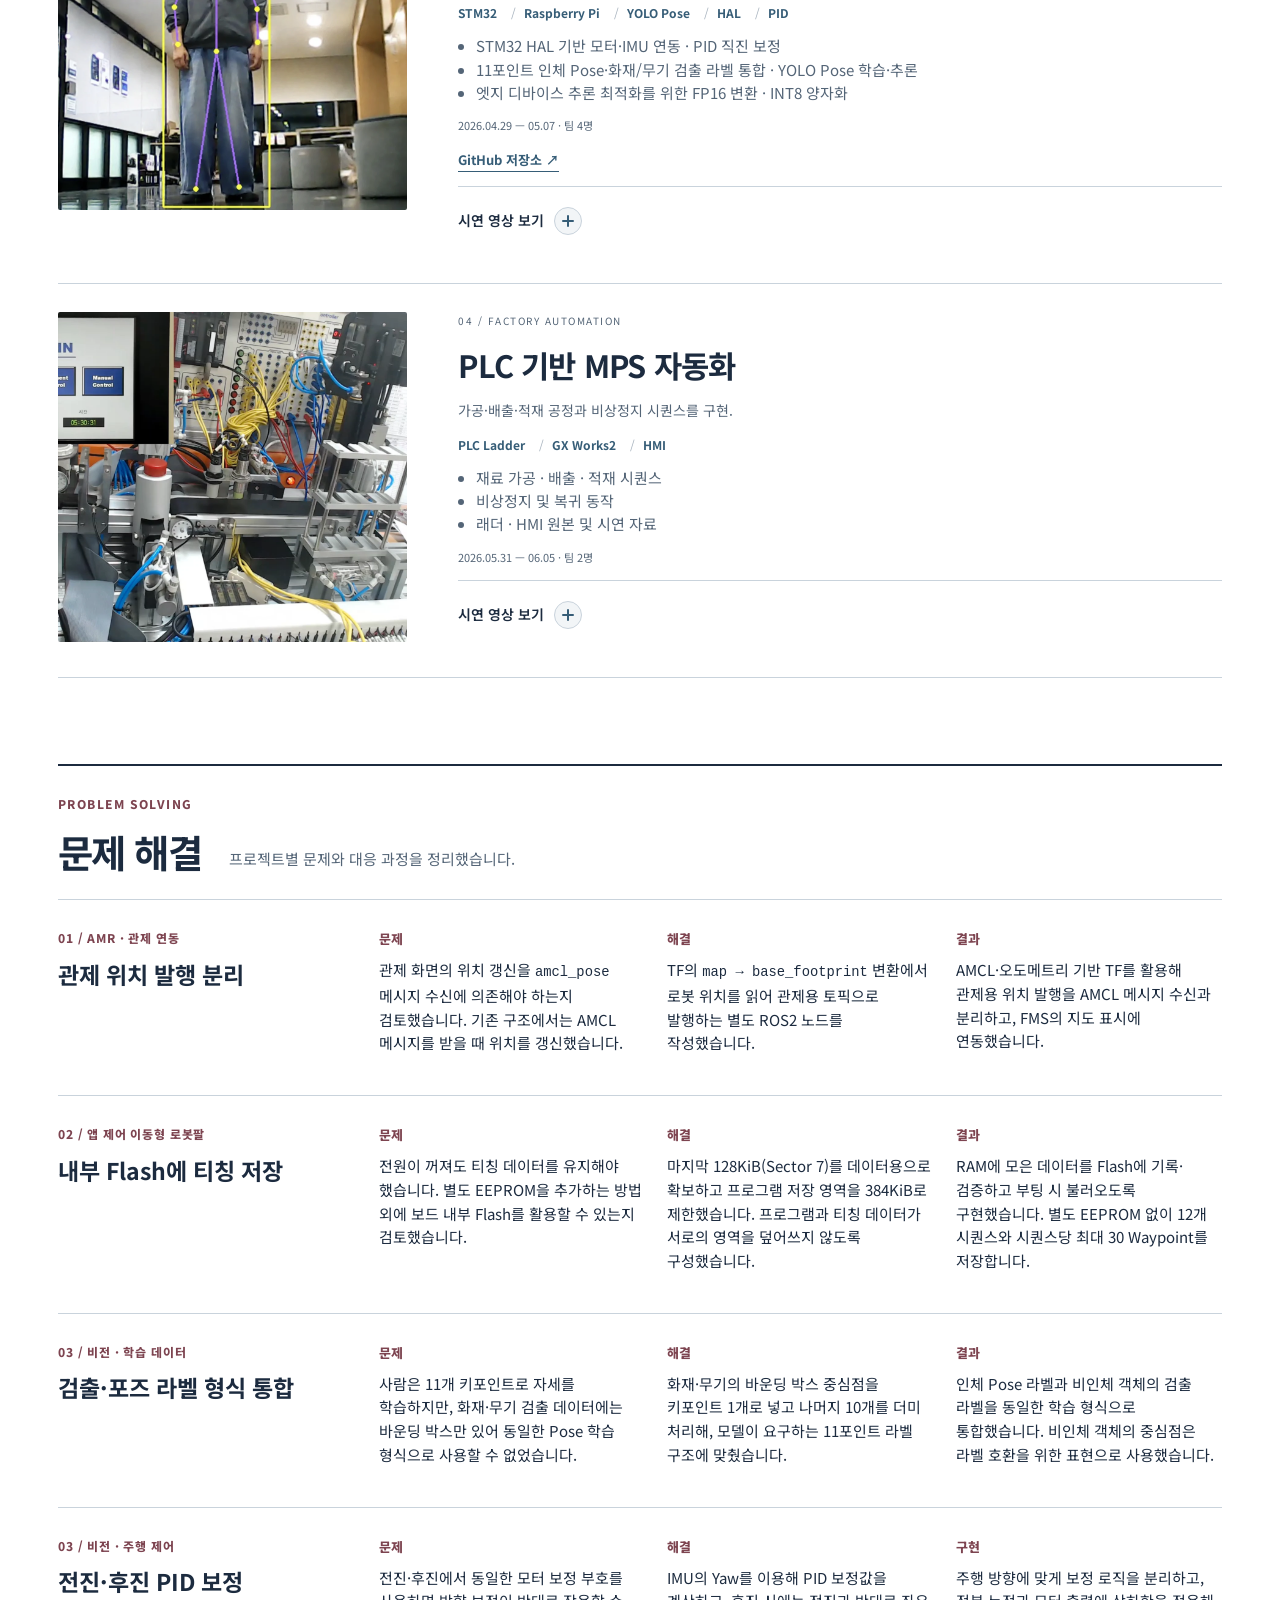
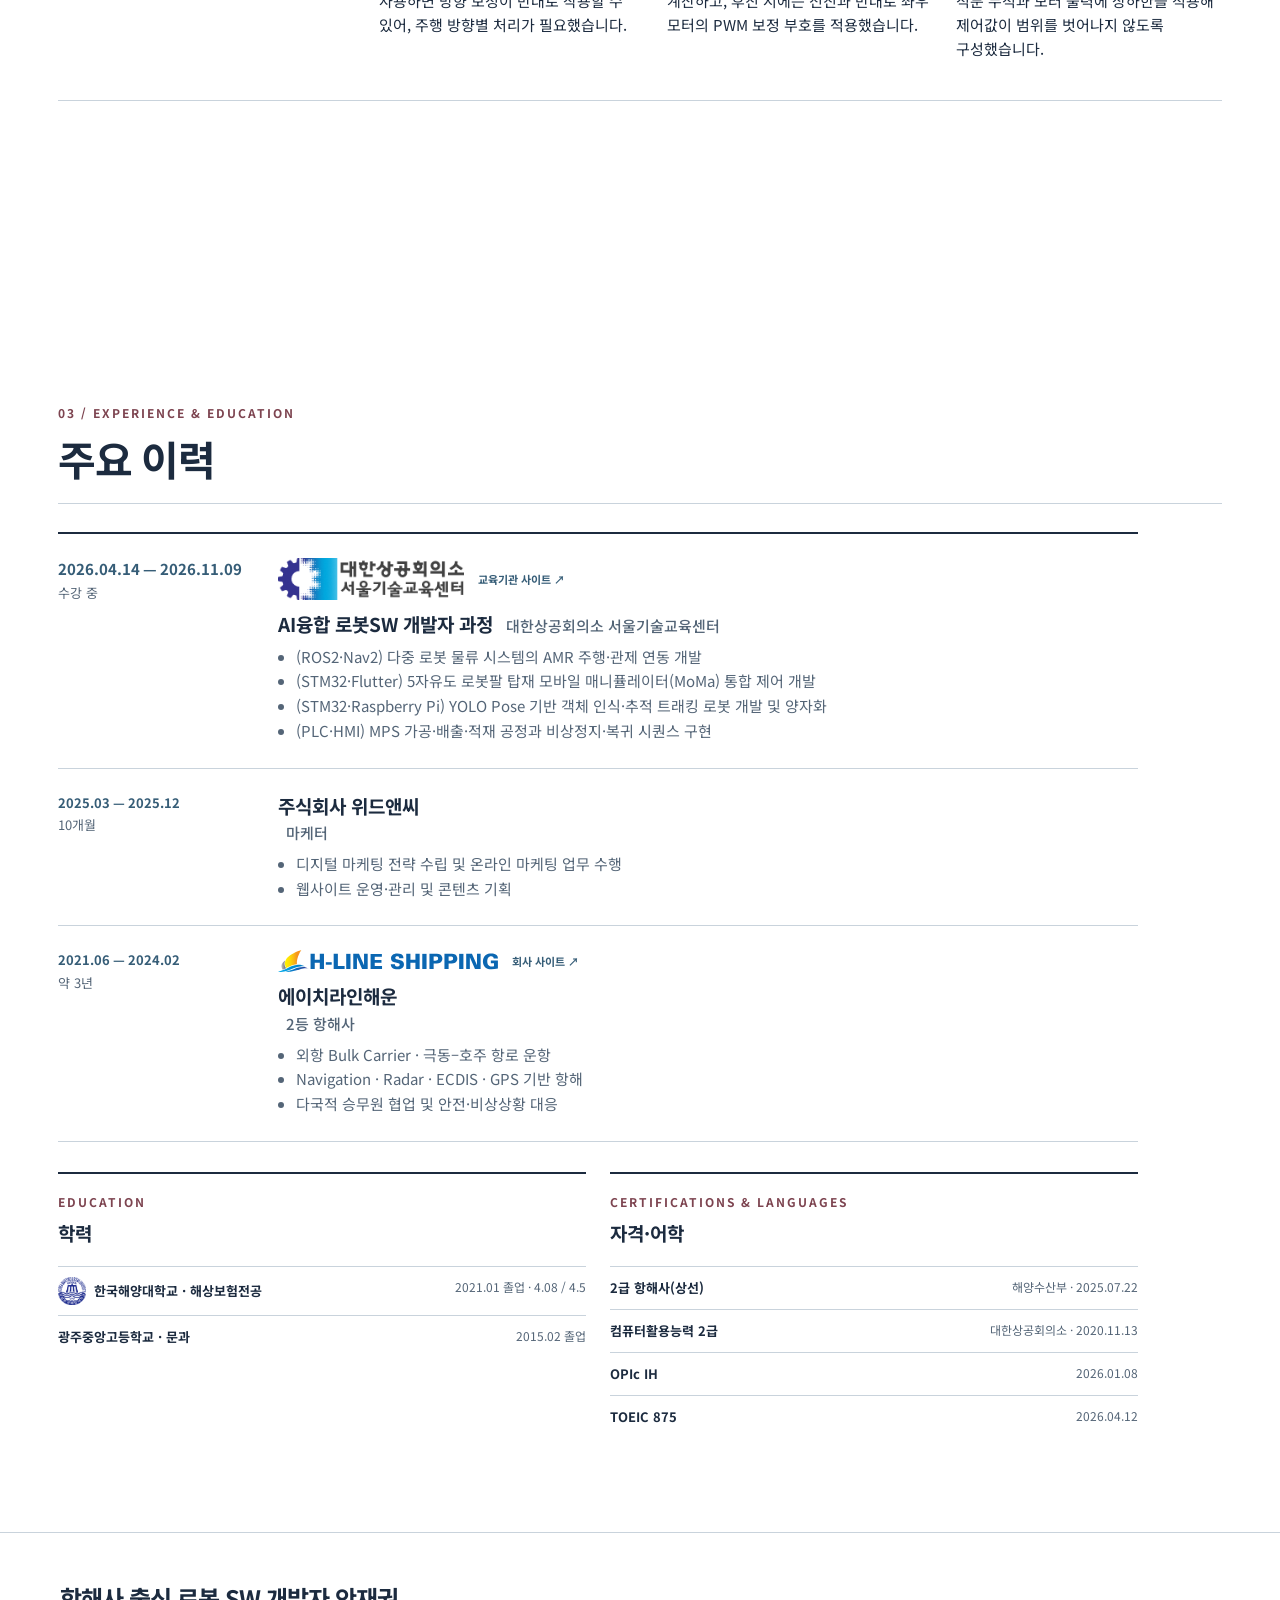
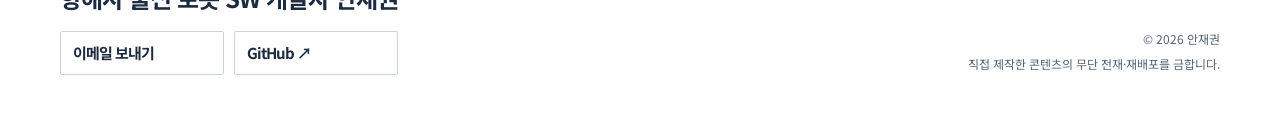
==== commit 86e4f9bc: "fix: make demo toggles visible and center plus icons" ====
--- a/index.html
+++ b/index.html
@@ -497,7 +497,7 @@
             <a class="card-link" href="https://github.com/sditr0414/mobile-retrieval-robot" target="_blank" rel="noreferrer">GitHub 저장소 ↗</a>
 
             <details>
-              <summary>시연 영상 보기 <span>+</span></summary>
+              <summary>시연 영상 보기 <span aria-hidden="true">+</span></summary>
 
               <div class="project-demo-player">
                 <video id="project-embedded-demo" controls preload="none" playsinline poster="assets/robot.jpeg" aria-label="앱 제어 이동형 로봇팔의 주행·물체 운반 시연">
@@ -563,7 +563,7 @@
             <a class="card-link" href="https://github.com/Ugie01/Tracking_Patrol_Robot" target="_blank" rel="noreferrer">GitHub 저장소 ↗</a>
 
             <details>
-              <summary>시연 영상 보기 <span>+</span></summary>
+              <summary>시연 영상 보기 <span aria-hidden="true">+</span></summary>
 
               <div class="project-demo-player">
                 <iframe src="https://www.youtube-nocookie.com/embed/0Xhue5Aivyg" title="비전 AI 트래킹 로봇 시연 영상" loading="lazy" referrerpolicy="strict-origin-when-cross-origin" allow="accelerometer; autoplay; clipboard-write; encrypted-media; gyroscope; picture-in-picture; web-share" allowfullscreen></iframe>
@@ -622,7 +622,7 @@
             <p class="meta">2026.05.31 — 06.05 · 팀 2명</p>
 
             <details>
-              <summary>시연 영상 보기 <span>+</span></summary>
+              <summary>시연 영상 보기 <span aria-hidden="true">+</span></summary>
 
               <div class="project-demo-player">
                 <video controls preload="none" playsinline poster="assets/plc.webp" aria-label="PLC 비상정지 시연">
@@ -815,7 +815,7 @@
   </footer>
 
   <script src="app.js?v=36"></script>
-  <link rel="stylesheet" href="web-refinement.css?v=49">
+  <link rel="stylesheet" href="web-refinement.css?v=51">
 
 </body>
 
--- a/web-refinement.css
+++ b/web-refinement.css
@@ -938,6 +938,12 @@
   #projects .work-status-progress .work-item-ai{background:transparent}
 }
 @media screen{
+  #projects .project-grid .card details>summary{justify-content:flex-start;gap:10px}
+  #projects .project-grid .card details>summary>span{position:relative;display:inline-flex;align-items:center;justify-content:center;flex:0 0 28px;width:28px;height:28px;border:1px solid var(--line);border-radius:50%;background:var(--pale);color:var(--blue);font-size:0;line-height:0}
+  #projects .project-grid .card details>summary>span::before,#projects .project-grid .card details>summary>span::after{content:"";position:absolute;top:50%;left:50%;border-radius:1px;background:currentColor;transform:translate(-50%,-50%)}
+  #projects .project-grid .card details>summary>span::before{width:12px;height:2px}
+  #projects .project-grid .card details>summary>span::after{width:2px;height:12px}
+  #projects .project-grid .card details>summary:hover>span,#projects .project-grid .card details>summary:focus-visible>span{border-color:var(--blue)}
   #projects .project-demo-player{position:relative;aspect-ratio:16/9;margin-top:20px;background:#1c2b3f}
   #projects .project-demo-player iframe{position:absolute;inset:0;width:100%;height:100%;border:0}
   #projects .project-demo-player video{display:block;width:100%;height:100%;object-fit:contain;border-radius:0}
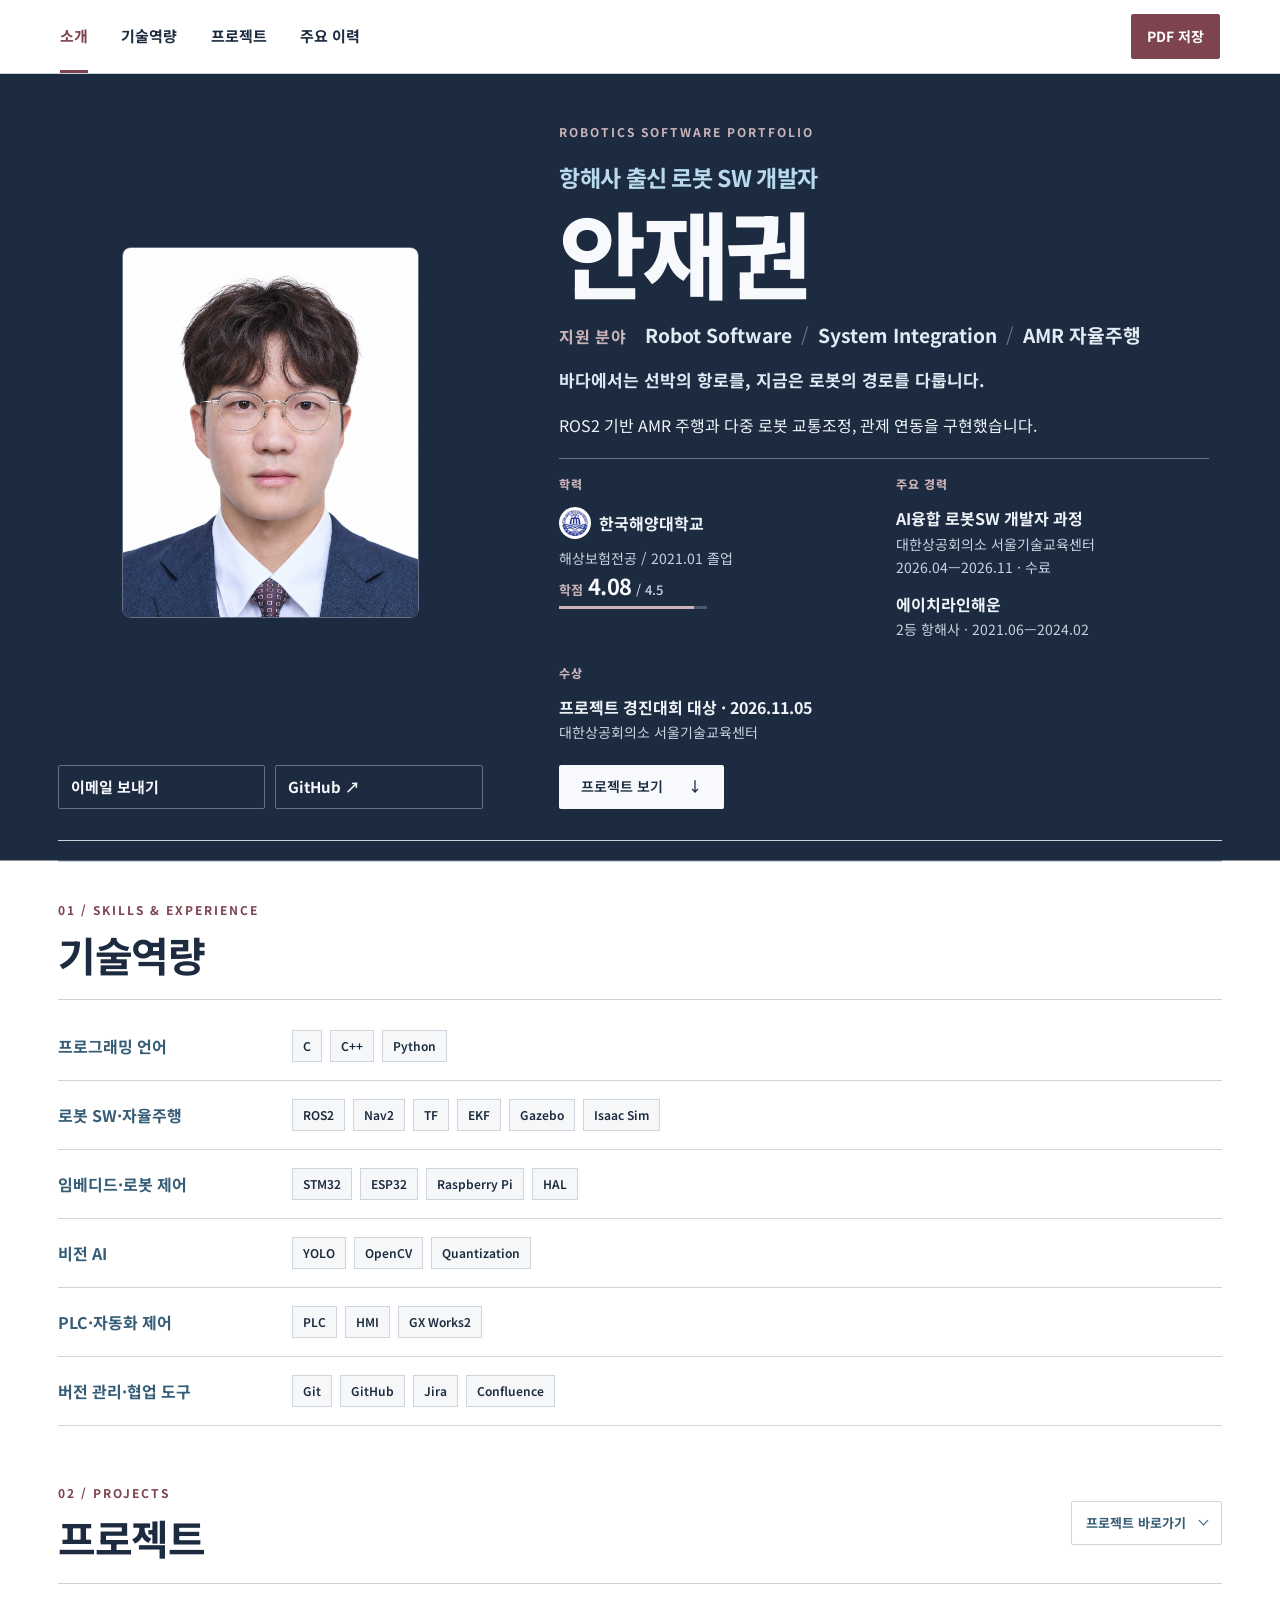
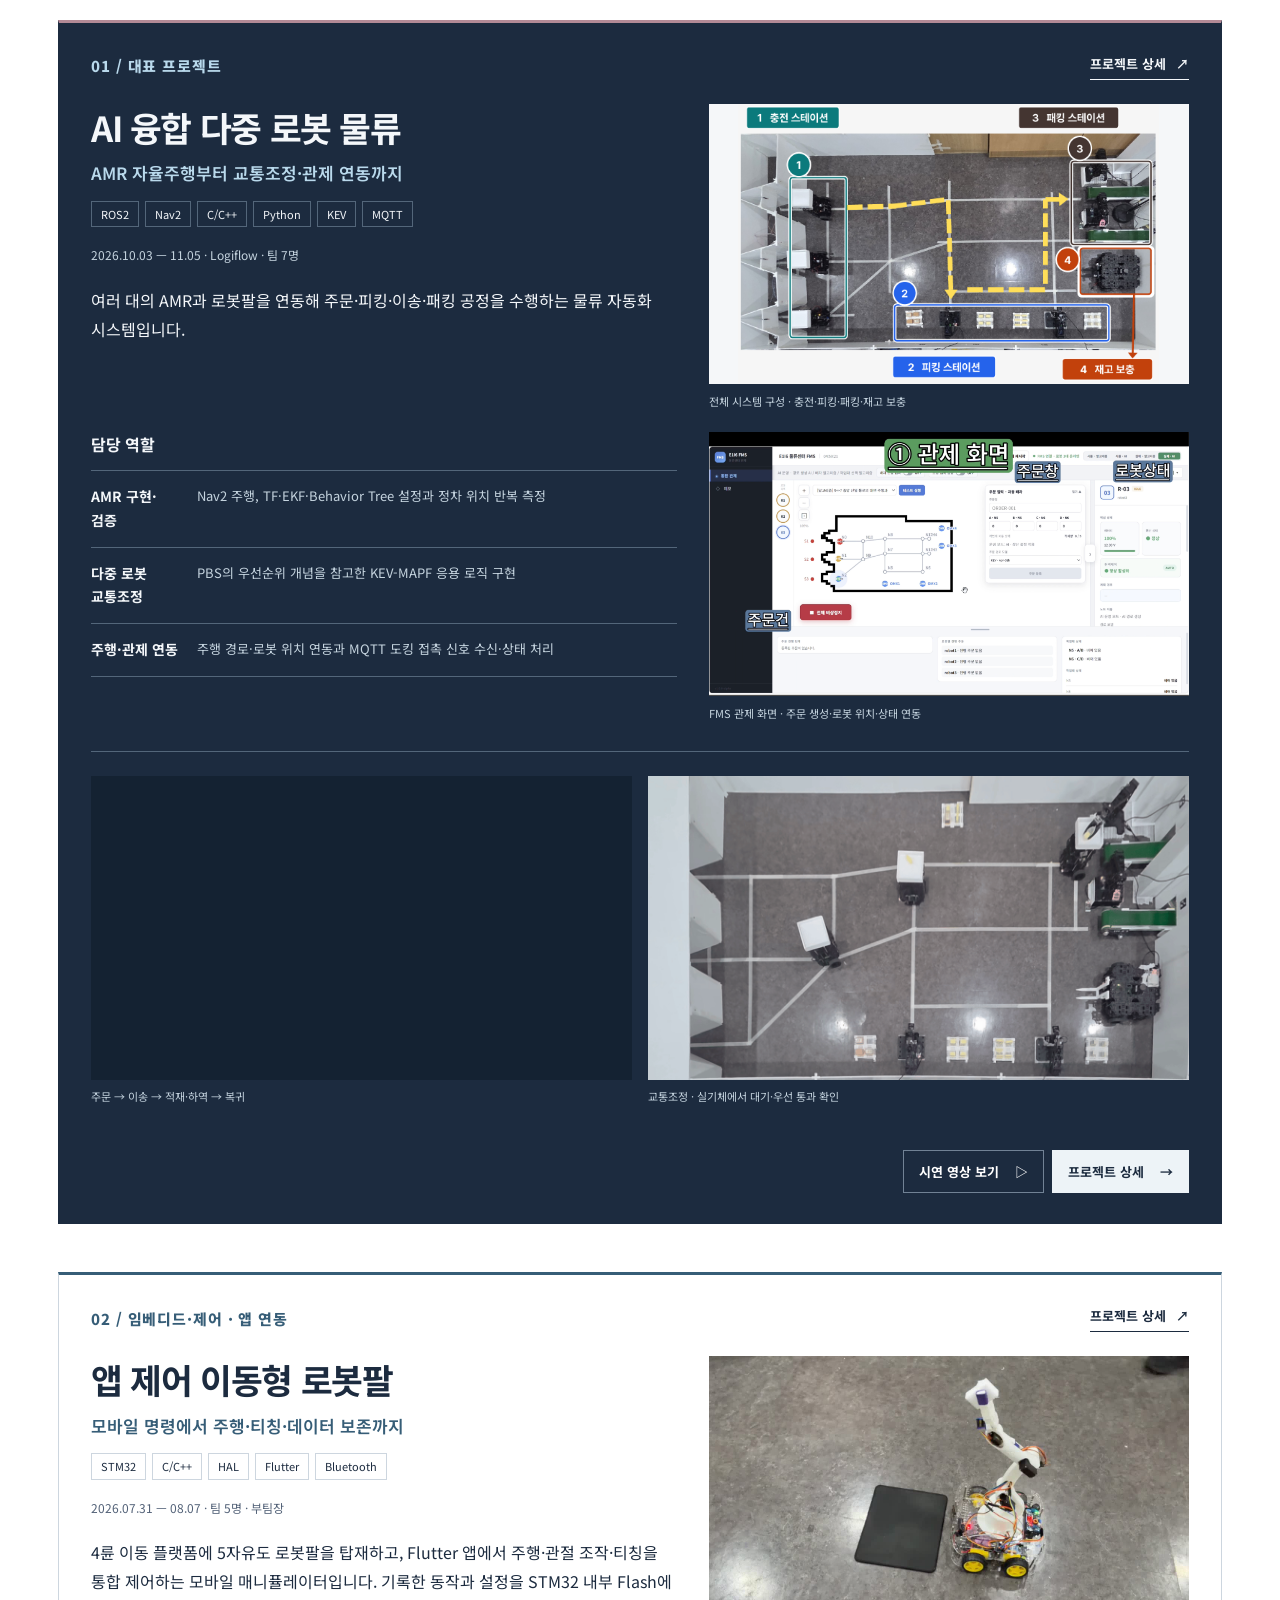
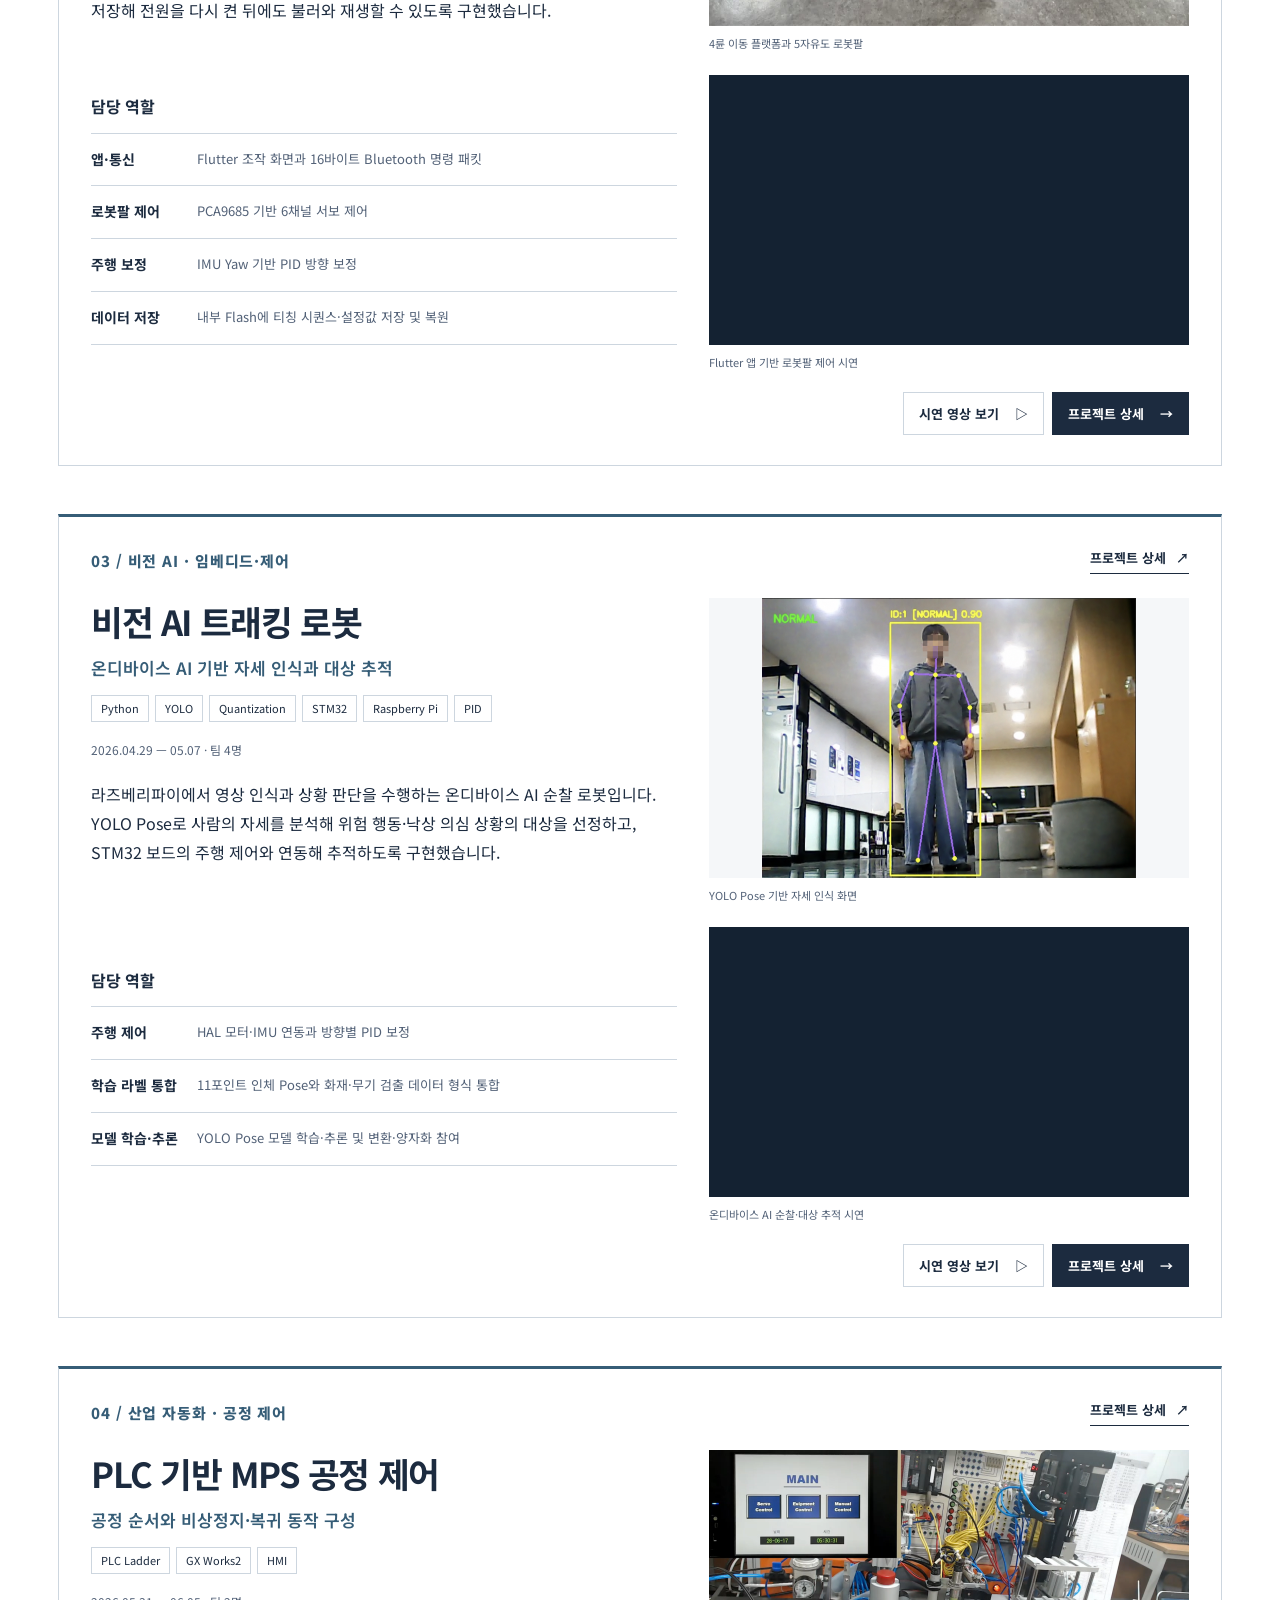
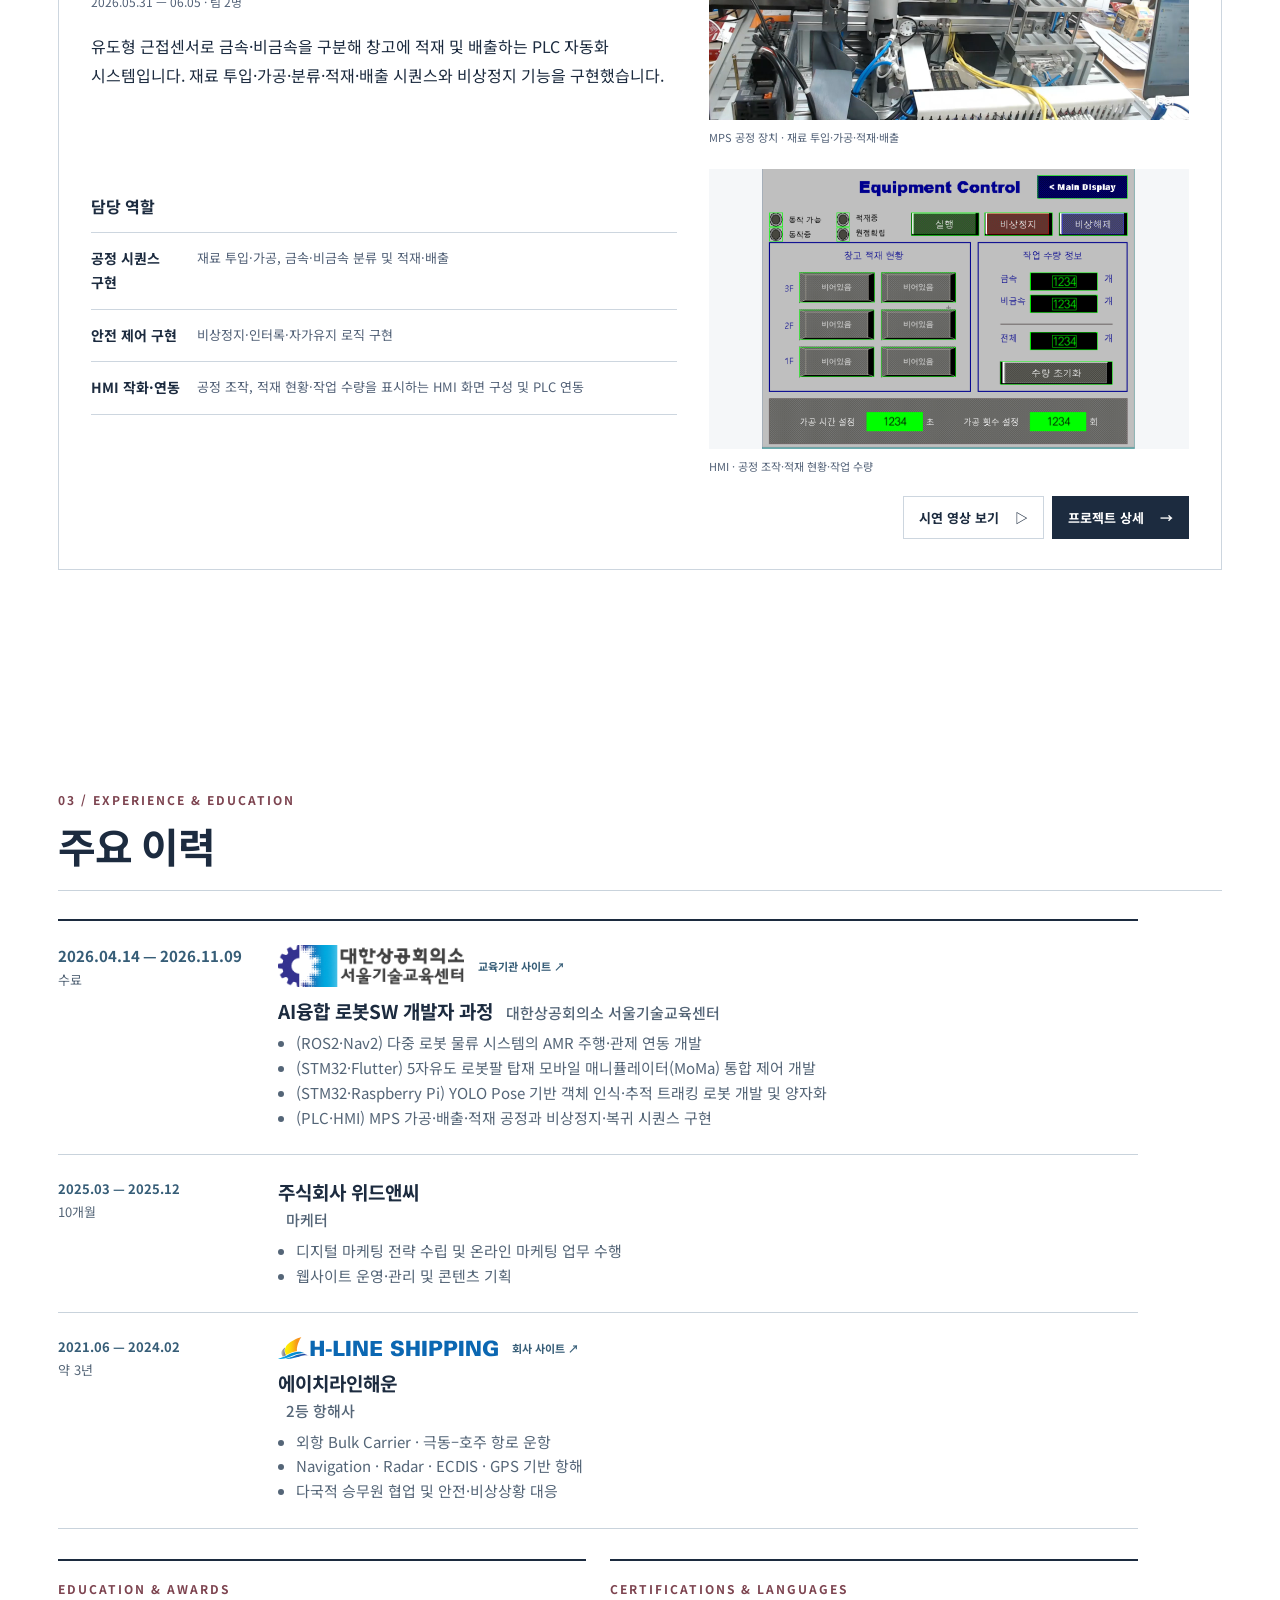
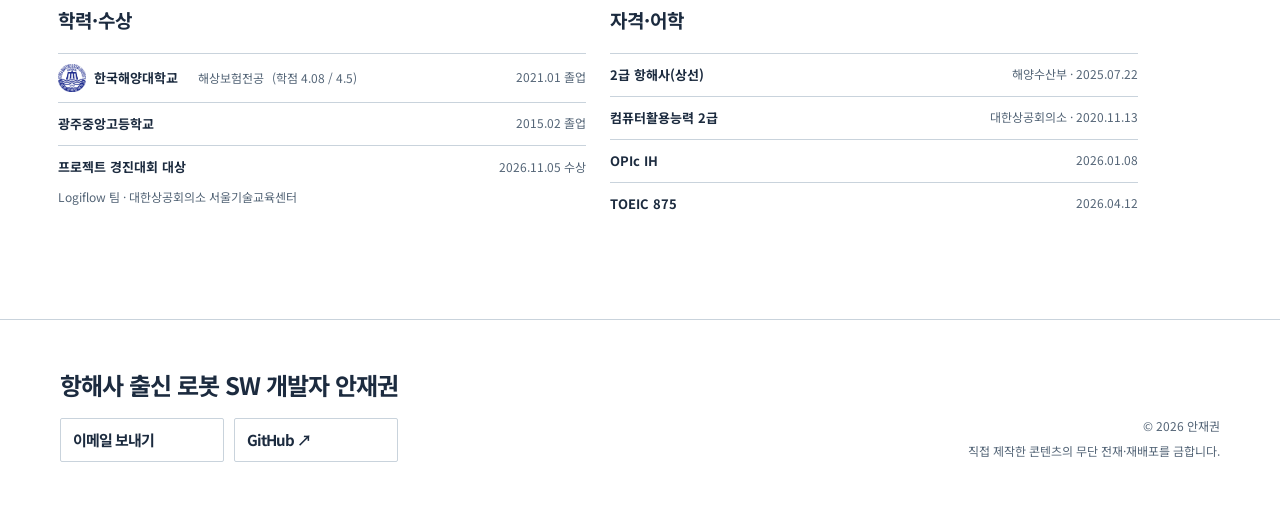
==== commit 85677573: "feat: 프로젝트별 상세 페이지와 인쇄 포트폴리오 개편" ====
--- a/index.html
+++ b/index.html
@@ -8,32 +8,20 @@
   <meta name="description" content="AMR 주행·위치추정과 관제 연동, 임베디드 제어, 비전 응용 프로젝트 포트폴리오">
   <link rel="icon" type="image/svg+xml" href="assets/favicon-w.svg?v=2">
   <link rel="stylesheet" href="style.css?v=4">
-  <!-- Open Graph: link sharing preview -->
-  <meta property="og:type" content="website">
-  <meta property="og:locale" content="ko_KR">
-  <meta property="og:site_name" content="안재권 포트폴리오">
-  <meta property="og:title" content="안재권 | 로봇 SW 개발자">
-  <meta property="og:description" content="ROS2·AMR 관제 연동과 STM32 제어 프로젝트">
-  <meta property="og:url" content="https://woozoo-studio.github.io/">
-  <meta property="og:image" content="https://woozoo-studio.github.io/assets/og-portfolio-20261018.png">
-  <meta property="og:image:type" content="image/png">
-  <meta property="og:image:width" content="1731">
-  <meta property="og:image:height" content="909">
-  <meta property="og:image:alt" content="안재권, 로봇 SW 개발자. ROS2·AMR·STM32와 실제 다중 로봇 물류 프로젝트 사진.">
 </head>
 
-<body>
+<body data-project-first>
   <a class="skip" href="#about">본문으로 이동</a>
 
   <header>
     <nav class="site-nav" aria-label="주요 메뉴">
       <a href="#about" class="active">소개</a>
-      <a href="#skills">기술 역량</a>
+      <a href="#skills">기술역량</a>
       <a href="#projects">프로젝트</a>
-      <a href="#experience">이력</a>
+      <a href="#experience">주요 이력</a>
     </nav>
 
-    <a class="print" href="print.html">PDF 저장</a>
+    <a class="print" href="print.html?v=20261114">PDF 저장</a>
   </header>
 
   <main>
@@ -49,18 +37,20 @@
             <span>안재권</span>
           </h1>
 
-          <img class="mobile-headshot" src="assets/profile-photo.webp" alt="항해사 출신 로봇 SW 개발자 안재권 프로필 사진" width="1077"
+          <img class="mobile-headshot" src="assets/profile-photo.png" alt="항해사 출신 로봇 SW 개발자 안재권 프로필 사진" width="1077"
             height="1460">
         </div>
 
         <div class="target-roles" aria-label="지원 분야">
           <strong>지원 분야</strong>
-          <p><span>로봇 SW</span><span>임베디드 제어</span><span>AMR 자율주행</span></p>
+          <p><span>Robot Software</span><span>System Integration</span><span>AMR 자율주행</span></p>
         </div>
 
         <p class="intro">
           <strong>바다에서는 선박의 항로를, 지금은 로봇의 경로를 다룹니다.</strong>
         </p>
+
+        <p class="hero-expertise">ROS2 기반 AMR 주행과 다중 로봇 교통조정, 관제 연동을 구현했습니다.</p>
 
         <div class="hero-background" aria-label="학력과 경력 요약">
           <div class="hero-background-group">
@@ -68,17 +58,21 @@
             <p class="degree-entry">
               <a class="school-identity" href="https://www.kmou.ac.kr/kmou/main.do" target="_blank" rel="noreferrer" aria-label="국립한국해양대학교 공식 홈페이지">
                 <img src="assets/kmou-symbol.png" alt="" width="1195" height="1195">
-                <strong>한국해양대학교 · 해상보험전공</strong>
+                <strong>한국해양대학교</strong>
               </a>
-              <span>2021.01 졸업</span>
+              <span>해상보험전공 / 2021.01 졸업</span>
               <span class="gpa-mark">학점 <b>4.08</b><small>/ 4.5</small></span>
               <span class="gpa-meter" aria-hidden="true"><i></i></span>
             </p>
           </div>
           <div class="hero-background-group">
             <h2>주요 경력</h2>
-            <p><strong>AI융합 로봇SW 개발자 과정</strong><span>대한상공회의소 서울기술교육센터</span><span>2026.04—2026.11 · 수강 중</span></p>
+            <p><strong>AI융합 로봇SW 개발자 과정</strong><span>대한상공회의소 서울기술교육센터</span><span>2026.04—2026.11 · 수료</span></p>
             <p><strong>에이치라인해운</strong><span>2등 항해사 · 2021.06—2024.02</span></p>
+          </div>
+          <div class="hero-background-group">
+            <h2>수상</h2>
+            <p><strong>프로젝트 경진대회 대상 · 2026.11.05</strong><span>대한상공회의소 서울기술교육센터</span></p>
           </div>
         </div>
 
@@ -87,7 +81,7 @@
       <div class="portrait-column">
         <aside class="portrait">
           <div class="portrait-center">
-            <img src="assets/profile-photo.webp" alt="항해사 출신 로봇 SW 개발자 안재권 프로필 사진" width="1077" height="1460">
+            <img src="assets/profile-photo.png" alt="항해사 출신 로봇 SW 개발자 안재권 프로필 사진" width="1077" height="1460">
           </div>
         </aside>
 
@@ -119,61 +113,19 @@
       <div class="section-head">
         <div>
           <p class="eyebrow">01 / SKILLS &amp; EXPERIENCE</p>
-          <h2>기술 역량과 개발 경험</h2>
-        </div>
-      </div>
-
-
-      <p class="skills-intro">주행·제어·인식·공정 자동화를 연결해 온 경험</p>
-
-      <div class="capability-grid">
-        <article class="capability">
-          <div class="capability-heading">
-            <span class="capability-number">01</span>
-            <h3>ROS2 기반 로봇 소프트웨어</h3>
-          </div>
-          <p class="capability-tech"><span>ROS2</span><span>Nav2</span><span>Gazebo</span><span>TF</span><span>EKF</span></p>
-          <ul class="capability-points">
-            <li>노드·토픽·TF를 활용한 로봇·관제 연동</li>
-            <li>주행·위치추정 설정 조정과 실기체 시험</li>
-          </ul>
-        </article>
-
-        <article class="capability">
-          <div class="capability-heading">
-            <span class="capability-number">02</span>
-            <h3>임베디드·로봇 통합 제어</h3>
-          </div>
-          <p class="capability-tech"><span>STM32</span><span>C/C++</span><span>HAL</span><span>Flutter</span></p>
-          <ul class="capability-points">
-            <li>모터·센서·서보 제어와 모바일 앱 연동</li>
-            <li>통신·메모리·전원 재시작을 고려한 기능 구현</li>
-          </ul>
-        </article>
-
-        <article class="capability">
-          <div class="capability-heading">
-            <span class="capability-number">03</span>
-            <h3>비전 모델·엣지 추론</h3>
-          </div>
-          <p class="capability-tech"><span>Python</span><span>YOLO Pose</span><span>FP16</span><span>INT8</span></p>
-          <ul class="capability-points">
-            <li>학습 데이터 형식 변환과 Pose 모델 학습·추론</li>
-            <li>엣지 디바이스를 위한 모델 변환·양자화</li>
-          </ul>
-        </article>
-
-        <article class="capability">
-          <div class="capability-heading">
-            <span class="capability-number">04</span>
-            <h3>산업 자동화·공정 제어</h3>
-          </div>
-          <p class="capability-tech"><span>PLC</span><span>HMI</span><span>GX Works2</span></p>
-          <ul class="capability-points">
-            <li>공정 순서·비상정지·복귀 로직 구현</li>
-            <li>래더와 HMI를 활용한 공정 조작·상태 표시</li>
-          </ul>
-        </article>
+          <h2>기술역량</h2>
+        </div>
+      </div>
+
+
+
+      <div class="capability-grid skill-category-list">
+        <article class="capability"><h3>프로그래밍 언어</h3><p class="capability-tech"><span>C</span><span>C++</span><span>Python</span></p></article>
+        <article class="capability"><h3>로봇 SW·자율주행</h3><p class="capability-tech"><span>ROS2</span><span>Nav2</span><span>TF</span><span>EKF</span><span>Gazebo</span><span>Isaac Sim</span></p></article>
+        <article class="capability"><h3>임베디드·로봇 제어</h3><p class="capability-tech"><span>STM32</span><span>ESP32</span><span>Raspberry Pi</span><span>HAL</span></p></article>
+        <article class="capability"><h3>비전 AI</h3><p class="capability-tech"><span>YOLO</span><span>OpenCV</span><span>Quantization</span></p></article>
+        <article class="capability"><h3>PLC·자동화 제어</h3><p class="capability-tech"><span>PLC</span><span>HMI</span><span>GX Works2</span></p></article>
+        <article class="capability"><h3>버전 관리·협업 도구</h3><p class="capability-tech"><span>Git</span><span>GitHub</span><span>Jira</span><span>Confluence</span></p></article>
       </div>
 
 
@@ -194,504 +146,35 @@
     </section>
 
 
-    <section id="projects">
-
-      <div class="section-head">
-        <div>
-          <p class="eyebrow">02 / PROJECTS</p>
-          <h2>대표 프로젝트</h2>
-        </div>
-
-        <p>무엇을 만들었는지, 그 안에서 무엇을 맡았는지.</p>
-      </div>
-
-
-      <article id="project-featured" class="featured">
-
-        <div class="feature-copy">
-
-          <div class="feature-heading">
-
-          <div class="tags">
-            <span class="status"><i></i>진행 중</span>
-            <span>ROS2</span>
-            <span>Nav2</span>
-            <span>C++</span>
-            <span>Python</span>
-          </div>
-
-          <h3>AI 융합 다중 로봇 물류</h3>
-
-          <p class="project-sub">AX Multi-Robot Logistics</p>
-          </div>
-
-          <div class="feature-intro">
-            <div class="feature-story">
-              <h4>프로젝트 목표</h4>
-              <p class="feature-lead">주문에 따라 여러 대의 자율주행 로봇이 물품을 이송하고, 로봇팔이 적재·하역하는 물류 자동화 시스템을 개발합니다.</p>
-            </div>
-            <div class="feature-story feature-role">
-              <h4>담당 역할</h4>
-              <dl class="feature-role-stages">
-                <div class="role-phase role-phase-base">
-                  <dt><span>1차</span> AMR 기반 개발</dt>
-                  <dd><strong class="role-phase-title">AMR 주행·관제 연동</strong><p>Route Graph · 관제 위치 토픽 · 좌표 측정 도구</p></dd>
-                </div>
-                <div class="role-phase role-phase-ai">
-                  <dt><span>2차</span> AI 경로 계획 검증 <small>Kev 적용 예정</small></dt>
-                  <dd><strong class="role-phase-title">AI 기반 MAPF 구현·비교 검토</strong><p>Kev-0.8B로 MAPF를 구현하고, 기존 방식과 같은 조건에서 대체·적용 가능성을 검토할 계획입니다.</p></dd>
-                </div>
-              </dl>
-            </div>
-          </div>
-
-          <figure class="feature-photo">
-            <img src="assets/fms-operation-wide.jpg?v=2" alt="다중 로봇 물류 자동화 팀 프로젝트의 AMR 세 대와 로봇팔이 놓인 실제 공정" width="2104" height="1316" loading="lazy">
-            <figcaption>TEAM SYSTEM / 다중 로봇 물류 시스템</figcaption>
-          </figure>
-
-          <div class="feature-facts">
-
-          <p class="meta">2026.09.10 — 진행 중 · 팀 7명</p>
-
-          <div class="links">
-            <a href="https://github.com/E1I6-Logistics/Logistics_AMR" target="_blank" rel="noreferrer">
-              AMR 저장소 ↗
-            </a>
-
-            <a href="https://github.com/E1I6-Logistics/Logistics_FMS" target="_blank" rel="noreferrer">
-              FMS 저장소 ↗
-            </a>
-
-            <a href="https://github.com/E1I6-Logistics/Logistics_OMX" target="_blank" rel="noreferrer">
-              OMX 저장소 ↗
-            </a>
-          </div>
-
-          <a class="print-media-link" href="https://github.com/E1I6-Logistics/Logistics_AMR" target="_blank"
-            rel="noreferrer">
-            <img src="assets/qr-amr-github.svg" alt="Multi-Robot Logistics System GitHub QR 코드" width="72" height="72">
-
-            <span>
-              <strong>GitHub 저장소</strong>
-              <small>E1I6-Logistics / Logistics_AMR</small>
-            </span>
-          </a>
-
-          </div>
-
-        </div>
-
-
-        <div class="system">
-
-          <div class="system-heading">
-            <h4>주문부터 이송·하역까지</h4>
-          </div>
-
-          <div class="system-axes" aria-label="FMS, AMR, OMX로 구성된 팀 시스템">
-
-            <div class="system-axis">
-              <strong>FMS</strong>
-              <small>주문·배차·경로 관제</small>
-            </div>
-
-            <div class="system-axis system-axis-owned">
-              <span class="ownership-badge">담당</span>
-              <strong>AMR</strong>
-              <small>자율주행·물품 이송·위치 공유</small>
-            </div>
-
-            <div class="system-axis">
-              <strong>OMX</strong>
-              <small>로봇팔 적재·하역</small>
-            </div>
-
-          </div>
-          <p class="system-process">주문·배차 <span>→</span> 피킹 위치 주행 <span>→</span> 적재 <span>→</span> 패킹 위치 이송 <span>→</span> 하역</p>
-
-        </div>
-
-
-        <section class="work-details" aria-label="담당 업무">
-
-          <div class="work-details-heading">
-            <h4>
-              담당 업무
-            </h4>
-          </div>
-
-          <div class="work-details-body">
-
-            <div class="work-status-group work-status-done">
-
-              <div class="work-status-title">
-                <strong>구현 완료</strong>
-                <span>관제 연동 / 좌표 측정·분석</span>
-              </div>
-
-              <div class="work-item-grid">
-
-                <article class="work-item">
-                  <h5><span class="work-number">01</span> FMS 경로 관리용 Route Graph</h5>
-                  <p>
-                    그리드 이송 경로의 이동 지점·연결 관계를
-                    노드·엣지로 구성해 FMS 팀에 전달했습니다.
-                  </p>
-                </article>
-
-                <article class="work-item">
-                  <h5><span class="work-number">02</span> 실시간 관제용 위치 토픽 발행</h5>
-
-                  <p>
-                    TF의 <code>map → base_footprint</code> 변환으로
-                    map 기준의 로봇 위치를 구하고, FMS 관제용 토픽으로 발행했습니다.
-                  </p>
-
-                </article>
-
-                <article class="work-item">
-                  <h5><span class="work-number">03</span> 정차 위치 측정·분석 도구</h5>
-                  <p>
-                    TF 위치·방향을 반복 측정해 평균·표준편차를 계산하고,
-                    CSV 저장·RViz 시각화를 구현했습니다.
-                  </p>
-                </article>
-
-              </div>
-
-            </div>
-
-
-            <div class="work-status-group work-status-progress">
-
-              <div class="work-status-title work-status-title-progress">
-                <strong>진행 중</strong>
-                <span>주행·위치추정 / AI 경로 계획 검증</span>
-              </div>
-
-              <div class="work-item-grid">
-
-                <article class="work-item">
-                  <h5><span class="work-number">01</span> 주행 성능 개선을 위한 Nav2 튜닝</h5>
-                  <p>
-                    주행 파라미터를 바꾸며 정차 위치를 반복 측정하고,
-                    위치추정·기체·환경 조건을 함께 점검하고 있습니다.
-                  </p>
-                </article>
-
-                <article class="work-item">
-                  <h5><span class="work-number">02</span> 위치추정 안정화를 위한 EKF 조정</h5>
-                  <p>
-                    EKF 설정을 조정하며 위치추정 안정화를 검토 중입니다.
-                    적용 전후 궤적·정지 상태를 비교할 계획입니다.
-                  </p>
-                </article>
-
-                <article class="work-item work-item-ai">
-                  <h5><span class="work-number">03</span> Kev-0.8B 기반 MAPF 구현·비교 검토</h5>
-                  <p>의사결정 모델 Kev-0.8B로 MAPF를 구현하고,
-                    기존 방식과 비교해 대체·적용 가능성을 검토할 계획입니다.</p>
-                </article>
-
-              </div>
-
-            </div>
-
-          </div>
-
-        </section>
-
-      </article>
-
-      <div class="project-evidence" aria-label="대표 프로젝트 시연과 관제 화면">
-
-        <div class="project-evidence-heading">
-          <h3>시연 · 관제 화면</h3>
-          <p>
-            전체 공정 시연 영상과 FMS 웹 관제 화면입니다.
-          </p>
-        </div>
-
-
-        <div class="project-evidence-grid">
-
-          <figure class="project-evidence-card">
-
-            <div class="scenario-video">
-              <iframe src="https://www.youtube-nocookie.com/embed/onECw1r9kyc" title="E1I6 다중 로봇 물류 자동화 전체 공정 시연" loading="lazy" referrerpolicy="strict-origin-when-cross-origin" allow="accelerometer; autoplay; clipboard-write; encrypted-media; gyroscope; picture-in-picture; web-share" allowfullscreen></iframe>
-            </div>
-            <a class="print-media-link scenario-print-link" href="https://youtu.be/onECw1r9kyc" target="_blank" rel="noreferrer">
-              <img src="assets/qr-amr-scenario.svg" alt="전체 공정 시연 영상 YouTube QR 코드" width="96" height="96">
-              <span><strong>전체 공정 시연 영상</strong><small>youtu.be/onECw1r9kyc</small></span>
-            </a>
-
-            <figcaption>
-              <strong>다중 로봇 물류 공정</strong>
-              <p>FMS 작업 지시부터 AMR 이송과 OMX 적재까지의 흐름</p>
-              <a class="scenario-watch-link" href="https://youtu.be/onECw1r9kyc" target="_blank" rel="noreferrer">YouTube에서 보기 ↗</a>
-            </figcaption>
-
-          </figure>
-
-
-          <figure class="project-evidence-card">
-
-            <a href="https://woozoo-studio.github.io/assets/fms-cover.png" target="_blank" rel="noreferrer" aria-label="FMS 관제 대시보드 원본 이미지 크게 보기">
-              <img src="assets/fms-cover.webp" alt="FMS 웹 관제 화면. 지도 위 세 로봇의 위치와 경로, 오른쪽의 로봇 주행 상태가 보인다" width="2488"
-                height="1334" loading="lazy">
-            </a>
-
-            <figcaption>
-              <strong>FMS 웹 관제 대시보드</strong>
-              <p>팀 관제 화면 · 경로 그래프와 로봇별 위치·상태 표시</p>
-              <small>이미지를 누르면 크게 볼 수 있습니다.</small>
-            </figcaption>
-
-          </figure>
-
-
-        </div>
-
-      </div>
-
-
-      <div class="previous-projects-heading">
-        <h3>이전 프로젝트</h3>
-        <p>
-          임베디드 제어, 비전 인식, PLC 자동화 프로젝트입니다.
-        </p>
-      </div>
-
-
-      <div class="project-grid">
-
-        <article id="project-embedded" class="card">
-
-          <img src="assets/robot.jpeg" alt="로봇팔을 탑재한 RC카 실제 제작 모습" loading="lazy" width="1280" height="720">
-
-          <div class="card-body">
-
-            <p class="project-number">02 / EMBEDDED & APP</p>
-            <h3>앱 제어 이동형 로봇팔</h3>
-
-            <p>
-              RC카 주행부터 로봇팔 티칭까지,<br>
-              하나로 연결한 모바일 앱 기반 제어 시스템.
-            </p>
-
-            <div class="tags">
-              <span>Flutter</span>
-              <span>STM32</span>
-              <span>Bluetooth</span>
-            </div>
-
-            <ul>
-              <li>Flutter 기반 RC카·로봇팔 통합 제어 앱 개발</li>
-              <li>Bluetooth 통신 패킷 설계 · PCA9685 서보 제어 · PID 직진 보정</li>
-              <li>STM32 내부 Flash에 12개 시퀀스 · 시퀀스당 최대 30 Waypoint 티칭 데이터 저장</li>
-            </ul>
-
-            <p class="meta">2026.07.31 — 08.07 · 팀 5명 · 부팀장</p>
-
-            <a class="card-link" href="https://github.com/sditr0414/mobile-retrieval-robot" target="_blank" rel="noreferrer">GitHub 저장소 ↗</a>
-
-            <details>
-              <summary>시연 영상 보기 <span aria-hidden="true">+</span></summary>
-
-              <div class="project-demo-player">
-                <video id="project-embedded-demo" controls preload="none" playsinline poster="assets/robot.jpeg" aria-label="앱 제어 이동형 로봇팔의 주행·물체 운반 시연">
-                  <source src="assets/mobile-manipulator-demo.mp4" type="video/mp4">
-                  동영상을 재생할 수 없는 경우 <a href="assets/mobile-manipulator-demo.mp4">시연 영상 열기</a>를 이용해 주세요.
-                </video>
-              </div>
-              <p class="project-demo-caption">모바일 앱으로 주행하고 로봇팔로 물체를 옮기는 시연입니다.</p>
-
-            </details>
-
-            <div class="project-print-links">
-            <a class="print-media-link" href="https://github.com/sditr0414/mobile-retrieval-robot" target="_blank"
-              rel="noreferrer">
-              <img src="assets/qr-mobile-github.svg" alt="앱 제어 이동형 로봇팔 GitHub QR 코드" width="72" height="72">
-
-              <span>
-                <strong>GitHub 저장소</strong>
-                <small>sditr0414 / mobile-retrieval-robot</small>
-              </span>
-            </a>
-            <a class="print-media-link" href="https://woozoo-studio.github.io/#project-embedded-demo" target="_blank" rel="noreferrer">
-              <img src="assets/qr-mobile-demo.svg" alt="앱 제어 이동형 로봇팔 시연 영상 QR 코드" width="72" height="72">
-              <span><strong>시연 영상</strong><small>웹 포트폴리오에서 재생</small></span>
-            </a>
-            </div>
-
-          </div>
-
-        </article>
-
-
-        <article id="project-vision" class="card">
-
-          <img src="assets/tracking-pose-demo-mosaic.webp" alt="얼굴을 모자이크 처리한 비전 AI 트래킹 로봇의 YOLO Pose 인식 시연 화면" loading="lazy" width="1451" height="1084">
-
-          <div class="card-body">
-
-            <p class="project-number">03 / VISION & CONTROL</p>
-            <h3>비전 AI 트래킹 로봇</h3>
-
-            <p>
-              STM32 제어와 Raspberry Pi 비전 AI를 연결해,<br>
-              주행과 인식을 함께 구현.
-            </p>
-
-            <div class="tags">
-              <span>STM32</span>
-              <span>Raspberry Pi</span>
-              <span>YOLO Pose</span>
-              <span>HAL</span>
-              <span>PID</span>
-            </div>
-
-            <ul>
-              <li>STM32 HAL 기반 모터·IMU 연동 · PID 직진 보정</li>
-              <li>11포인트 인체 Pose·화재/무기 검출 라벨 통합 · YOLO Pose 학습·추론</li>
-              <li>엣지 디바이스 추론 최적화를 위한 FP16 변환 · INT8 양자화</li>
-            </ul>
-
-            <p class="meta">2026.04.29 — 05.07 · 팀 4명</p>
-
-            <a class="card-link" href="https://github.com/Ugie01/Tracking_Patrol_Robot" target="_blank" rel="noreferrer">GitHub 저장소 ↗</a>
-
-            <details>
-              <summary>시연 영상 보기 <span aria-hidden="true">+</span></summary>
-
-              <div class="project-demo-player">
-                <iframe src="https://www.youtube-nocookie.com/embed/0Xhue5Aivyg" title="비전 AI 트래킹 로봇 시연 영상" loading="lazy" referrerpolicy="strict-origin-when-cross-origin" allow="accelerometer; autoplay; clipboard-write; encrypted-media; gyroscope; picture-in-picture; web-share" allowfullscreen></iframe>
-              </div>
-              <p class="project-demo-caption">로봇 주행과 YOLO Pose 기반 인식 동작을 보여주는 시연입니다.</p>
-
-            </details>
-
-            <div class="project-print-links">
-            <a class="print-media-link" href="https://github.com/Ugie01/Tracking_Patrol_Robot" target="_blank"
-              rel="noreferrer">
-              <img src="assets/qr-vision-github.svg" alt="비전 AI 트래킹 로봇 GitHub QR 코드" width="72" height="72">
-
-              <span>
-                <strong>GitHub 저장소</strong>
-                <small>Ugie01 / Tracking_Patrol_Robot</small>
-              </span>
-            </a>
-            <a class="print-media-link" href="https://www.youtube.com/watch?v=0Xhue5Aivyg" target="_blank" rel="noreferrer">
-              <img src="assets/qr-vision-demo.svg" alt="비전 AI 트래킹 로봇 시연 영상 QR 코드" width="72" height="72">
-              <span><strong>시연 영상</strong><small>youtu.be/0Xhue5Aivyg</small></span>
-            </a>
-            </div>
-
-          </div>
-
-        </article>
-
-
-        <article id="project-plc" class="card">
-
-          <img src="assets/plc.webp" alt="MPS 자동화 실습 장비 및 HMI 제어 화면" loading="lazy" width="1920" height="1080">
-
-          <div class="card-body">
-
-            <p class="project-number">04 / FACTORY AUTOMATION</p>
-            <h3>PLC 기반 MPS 자동화</h3>
-
-            <p>
-              가공·배출·적재 공정과<br>
-              비상정지 시퀀스를 구현.
-            </p>
-
-            <div class="tags">
-              <span>PLC Ladder</span>
-              <span>GX Works2</span>
-              <span>HMI</span>
-            </div>
-
-            <ul>
-              <li>재료 가공 · 배출 · 적재 시퀀스</li>
-              <li>비상정지 및 복귀 동작</li>
-              <li>래더 · HMI 원본 및 시연 자료</li>
-            </ul>
-
-            <p class="meta">2026.05.31 — 06.05 · 팀 2명</p>
-
-            <details>
-              <summary>시연 영상 보기 <span aria-hidden="true">+</span></summary>
-
-              <div class="project-demo-player">
-                <video controls preload="none" playsinline poster="assets/plc.webp" aria-label="PLC 비상정지 시연">
-                  <source src="assets/plc-demo.mp4" type="video/mp4">
-                </video>
-              </div>
-              <p class="project-demo-caption">PLC 공정의 비상정지 동작을 보여주는 시연입니다.</p>
-            </details>
-
-            <a class="print-media-link" href="https://woozoo-studio.github.io/#project-plc" target="_blank"
-              rel="noreferrer">
-              <img src="assets/qr-plc.svg" alt="PLC 시연 영상 웹페이지 QR 코드" width="72" height="72">
-
-              <span>
-                <strong>시연 영상 보기</strong>
-                <small>웹 포트폴리오에서 재생</small>
-              </span>
-            </a>
-
-          </div>
-
-        </article>
-
-      </div>
-
-      <section class="problem-solving" aria-labelledby="problem-solving-title">
-        <div class="problem-solving-heading">
-          <p>PROBLEM SOLVING</p>
-          <h3 id="problem-solving-title">문제 해결</h3>
-          <span>프로젝트별 문제와 대응 과정을 정리했습니다.</span>
-        </div>
-        <div class="problem-solving-list">
-          <article class="problem-solving-case">
-            <div class="case-title"><span>01 / AMR · 관제 연동</span><h4>관제 위치 발행 분리</h4></div>
-            <dl>
-              <div><dt>문제</dt><dd>관제 화면의 위치 갱신을 <code>amcl_pose</code> 메시지 수신에 의존해야 하는지 검토했습니다. 기존 구조에서는 AMCL 메시지를 받을 때 위치를 갱신했습니다.</dd></div>
-              <div><dt>해결</dt><dd>TF의 <code>map → base_footprint</code> 변환에서 로봇 위치를 읽어 관제용 토픽으로 발행하는 별도 ROS2 노드를 작성했습니다.</dd></div>
-              <div><dt>결과</dt><dd>AMCL·오도메트리 기반 TF를 활용해 관제용 위치 발행을 AMCL 메시지 수신과 분리하고, FMS의 지도 표시에 연동했습니다.</dd></div>
-            </dl>
-          </article>
-          <article class="problem-solving-case">
-            <div class="case-title"><span>02 / 앱 제어 이동형 로봇팔</span><h4>내부 Flash에 티칭 저장</h4></div>
-            <dl>
-              <div><dt>문제</dt><dd>전원이 꺼져도 티칭 데이터를 유지해야 했습니다. 별도 EEPROM을 추가하는 방법 외에 보드 내부 Flash를 활용할 수 있는지 검토했습니다.</dd></div>
-              <div><dt>해결</dt><dd>마지막 128KiB(Sector 7)를 데이터용으로 확보하고 프로그램 저장 영역을 384KiB로 제한했습니다. 프로그램과 티칭 데이터가 서로의 영역을 덮어쓰지 않도록 구성했습니다.</dd></div>
-              <div><dt>결과</dt><dd>RAM에 모은 데이터를 Flash에 기록·검증하고 부팅 시 불러오도록 구현했습니다. 별도 EEPROM 없이 12개 시퀀스와 시퀀스당 최대 30 Waypoint를 저장합니다.</dd></div>
-            </dl>
-          </article>
-          <article class="problem-solving-case">
-            <div class="case-title"><span>03 / 비전 · 학습 데이터</span><h4>검출·포즈 라벨 형식 통합</h4></div>
-            <dl>
-              <div><dt>문제</dt><dd>사람은 11개 키포인트로 자세를 학습하지만, 화재·무기 검출 데이터에는 바운딩 박스만 있어 동일한 Pose 학습 형식으로 사용할 수 없었습니다.</dd></div>
-              <div><dt>해결</dt><dd>화재·무기의 바운딩 박스 중심점을 키포인트 1개로 넣고 나머지 10개를 더미 처리해, 모델이 요구하는 11포인트 라벨 구조에 맞췄습니다.</dd></div>
-              <div><dt>결과</dt><dd>인체 Pose 라벨과 비인체 객체의 검출 라벨을 동일한 학습 형식으로 통합했습니다. 비인체 객체의 중심점은 라벨 호환을 위한 표현으로 사용했습니다.</dd></div>
-            </dl>
-          </article>
-          <article class="problem-solving-case">
-            <div class="case-title"><span>03 / 비전 · 주행 제어</span><h4>전진·후진 PID 보정</h4></div>
-            <dl>
-              <div><dt>문제</dt><dd>전진·후진에서 동일한 모터 보정 부호를 사용하면 방향 보정이 반대로 작용할 수 있어, 주행 방향별 처리가 필요했습니다.</dd></div>
-              <div><dt>해결</dt><dd>IMU의 Yaw를 이용해 PID 보정값을 계산하고, 후진 시에는 전진과 반대로 좌우 모터의 PWM 보정 부호를 적용했습니다.</dd></div>
-              <div><dt>구현</dt><dd>주행 방향에 맞게 보정 로직을 분리하고, 적분 누적과 모터 출력에 상하한을 적용해 제어값이 범위를 벗어나지 않도록 구성했습니다.</dd></div>
-            </dl>
-          </article>
-        </div>
-      </section>
-
-    </section>
-
+    <section id="projects" class="folio-projects"><div class="section-head"><div><p class="eyebrow">02 / PROJECTS</p><h2>프로젝트</h2></div><details class="folio-project-jump"><summary>프로젝트 바로가기 <span aria-hidden="true">⌄</span></summary><nav aria-label="프로젝트 바로가기"><a href="#project-featured"><span>01</span>AI 융합 다중 로봇 물류</a><a href="#project-embedded"><span>02</span>앱 제어 이동형 로봇팔</a><a href="#project-vision"><span>03</span>비전 AI 트래킹 로봇</a><a href="#project-plc"><span>04</span>PLC 기반 MPS 공정 제어</a></nav></details></div><article id="project-featured" class="folio-project folio-featured">
+    <div class="folio-project-top"><span class="folio-index">01 / 대표 프로젝트</span><a class="folio-detail" href="projects/logiflow.html?v=20261114-projects">프로젝트 상세 <span aria-hidden="true">↗</span></a></div>
+    <div class="folio-project-layout folio-with-work"><div class="folio-project-copy"><h3>AI 융합 다중 로봇 물류</h3><p class="folio-subtitle">AMR 자율주행부터 교통조정·관제 연동까지</p><ul class="folio-tags"><li>ROS2</li><li>Nav2</li><li>C/C++</li><li>Python</li><li>KEV</li><li>MQTT</li></ul><p class="folio-meta">2026.10.03 — 11.05 · Logiflow · 팀 7명</p><p class="folio-summary">여러 대의 AMR과 로봇팔을 연동해 주문·피킹·이송·패킹 공정을 수행하는 물류 자동화 시스템입니다.</p></div><div class="folio-stacked-screens"><figure><img src="assets/logiflow-system-route-layout.png" alt="전체 시스템 구성 · 충전·피킹·패킹·재고 보충" loading="lazy"><figcaption>전체 시스템 구성 · 충전·피킹·패킹·재고 보충</figcaption></figure><figure><img src="assets/fms-dashboard-final.png" alt="FMS 관제 화면 · 주문 생성·로봇 위치·상태 연동" loading="lazy"><figcaption>FMS 관제 화면 · 주문 생성·로봇 위치·상태 연동</figcaption></figure></div><div class="folio-main-work"><h4 class="folio-main-work-title">담당 역할</h4><dl class="folio-contributions folio-work-rows"><div><dt>AMR 구현·검증</dt><dd>Nav2 주행, TF·EKF·Behavior Tree 설정과 정차 위치 반복 측정</dd></div><div><dt>다중 로봇 교통조정</dt><dd>PBS의 우선순위 개념을 참고한 KEV-MAPF 응용 로직 구현</dd></div><div><dt>주행·관제 연동</dt><dd>주행 경로·로봇 위치 연동과 MQTT 도킹 접촉 신호 수신·상태 처리</dd></div></dl></div></div>
+
+
+    <div class="folio-evidence-strip"><figure><div class="folio-player"><iframe src="https://www.youtube-nocookie.com/embed/zMlgDwmd75g" title="Logiflow 전체 공정 최종 시연" loading="lazy" referrerpolicy="strict-origin-when-cross-origin" allow="accelerometer; autoplay; encrypted-media; gyroscope; picture-in-picture" allowfullscreen></iframe></div><figcaption>주문 → 이송 → 적재·하역 → 복귀</figcaption></figure><figure><a href="assets/traffic-coordination.gif" target="_blank" rel="noreferrer"><img src="assets/traffic-coordination.gif" alt="마주 오는 로봇의 대기·우선 통과 교통조정 시연" loading="lazy"></a><figcaption>교통조정 · 실기체에서 대기·우선 통과 확인</figcaption></figure></div>
+    <div class="folio-project-bottom"><div class="folio-project-actions"><a class="folio-button" href="projects/logiflow.html?v=20261114-projects#demo">시연 영상 보기 <span aria-hidden="true">▷</span></a><a class="folio-button folio-button-primary" href="projects/logiflow.html?v=20261114-projects">프로젝트 상세 <span aria-hidden="true">→</span></a></div></div>
+  </article><article id="project-embedded" class="folio-project">
+    <div class="folio-project-top"><span class="folio-index">02 / 임베디드·제어 · 앱 연동</span><a class="folio-detail" href="projects/mobile-manipulator.html?v=20261114-projects">프로젝트 상세 <span aria-hidden="true">↗</span></a></div>
+    <div class="folio-project-layout folio-with-work"><div class="folio-project-copy"><h3>앱 제어 이동형 로봇팔</h3><p class="folio-subtitle">모바일 명령에서 주행·티칭·데이터 보존까지</p><ul class="folio-tags"><li>STM32</li><li>C/C++</li><li>HAL</li><li>Flutter</li><li>Bluetooth</li></ul><p class="folio-meta">2026.07.31 — 08.07 · 팀 5명 · 부팀장</p><p class="folio-summary">4륜 이동 플랫폼에 5자유도 로봇팔을 탑재하고, Flutter 앱에서 주행·관절 조작·티칭을 통합 제어하는 모바일 매니퓰레이터입니다. 기록한 동작과 설정을 STM32 내부 Flash에 저장해 전원을 다시 켠 뒤에도 불러와 재생할 수 있도록 구현했습니다.</p></div><div class="folio-stacked-screens"><figure><img src="assets/robot.jpeg" alt="4륜 이동 플랫폼과 5자유도 로봇팔" loading="lazy"><figcaption>4륜 이동 플랫폼과 5자유도 로봇팔</figcaption></figure><figure><div class="folio-player"><iframe src="https://www.youtube-nocookie.com/embed/isyhQvfVqWs" title="Flutter 앱 기반 로봇팔 제어 시연" loading="lazy" allowfullscreen></iframe></div><figcaption>Flutter 앱 기반 로봇팔 제어 시연</figcaption></figure></div><div class="folio-main-work"><h4 class="folio-main-work-title">담당 역할</h4><dl class="folio-contributions folio-work-rows"><div><dt>앱·통신</dt><dd>Flutter 조작 화면과 16바이트 Bluetooth 명령 패킷</dd></div><div><dt>로봇팔 제어</dt><dd>PCA9685 기반 6채널 서보 제어</dd></div><div><dt>주행 보정</dt><dd>IMU Yaw 기반 PID 방향 보정</dd></div><div><dt>데이터 저장</dt><dd>내부 Flash에 티칭 시퀀스·설정값 저장 및 복원</dd></div></dl></div></div>
+
+
+
+    <div class="folio-project-bottom"><div class="folio-project-actions"><a class="folio-button" href="projects/mobile-manipulator.html?v=20261114-projects#demo">시연 영상 보기 <span aria-hidden="true">▷</span></a><a class="folio-button folio-button-primary" href="projects/mobile-manipulator.html?v=20261114-projects">프로젝트 상세 <span aria-hidden="true">→</span></a></div></div>
+  </article><article id="project-vision" class="folio-project">
+    <div class="folio-project-top"><span class="folio-index">03 / 비전 AI · 임베디드·제어</span><a class="folio-detail" href="projects/vision-tracking.html?v=20261114-projects">프로젝트 상세 <span aria-hidden="true">↗</span></a></div>
+    <div class="folio-project-layout folio-with-work"><div class="folio-project-copy"><h3>비전 AI 트래킹 로봇</h3><p class="folio-subtitle">온디바이스 AI 기반 자세 인식과 대상 추적</p><ul class="folio-tags"><li>Python</li><li>YOLO</li><li>Quantization</li><li>STM32</li><li>Raspberry Pi</li><li>PID</li></ul><p class="folio-meta">2026.04.29 — 05.07 · 팀 4명</p><p class="folio-summary">라즈베리파이에서 영상 인식과 상황 판단을 수행하는 온디바이스 AI 순찰 로봇입니다. YOLO Pose로 사람의 자세를 분석해 위험 행동·낙상 의심 상황의 대상을 선정하고, STM32 보드의 주행 제어와 연동해 추적하도록 구현했습니다.</p></div><div class="folio-stacked-screens"><figure><img src="assets/tracking-pose-demo-mosaic.png" alt="YOLO Pose 기반 자세 인식 화면" loading="lazy"><figcaption>YOLO Pose 기반 자세 인식 화면</figcaption></figure><figure><div class="folio-player"><iframe src="https://www.youtube-nocookie.com/embed/0Xhue5Aivyg" title="온디바이스 AI 순찰·대상 추적 시연" loading="lazy" allowfullscreen></iframe></div><figcaption>온디바이스 AI 순찰·대상 추적 시연</figcaption></figure></div><div class="folio-main-work"><h4 class="folio-main-work-title">담당 역할</h4><dl class="folio-contributions folio-work-rows"><div><dt>주행 제어</dt><dd>HAL 모터·IMU 연동과 방향별 PID 보정</dd></div><div><dt>학습 라벨 통합</dt><dd>11포인트 인체 Pose와 화재·무기 검출 데이터 형식 통합</dd></div><div><dt>모델 학습·추론</dt><dd>YOLO Pose 모델 학습·추론 및 변환·양자화 참여</dd></div></dl></div></div>
+
+
+
+    <div class="folio-project-bottom"><div class="folio-project-actions"><a class="folio-button" href="projects/vision-tracking.html?v=20261114-projects#demo">시연 영상 보기 <span aria-hidden="true">▷</span></a><a class="folio-button folio-button-primary" href="projects/vision-tracking.html?v=20261114-projects">프로젝트 상세 <span aria-hidden="true">→</span></a></div></div>
+  </article><article id="project-plc" class="folio-project">
+    <div class="folio-project-top"><span class="folio-index">04 / 산업 자동화 · 공정 제어</span><a class="folio-detail" href="projects/plc-automation.html?v=20261114-projects">프로젝트 상세 <span aria-hidden="true">↗</span></a></div>
+    <div class="folio-project-layout folio-with-work"><div class="folio-project-copy"><h3>PLC 기반 MPS 공정 제어</h3><p class="folio-subtitle">공정 순서와 비상정지·복귀 동작 구성</p><ul class="folio-tags"><li>PLC Ladder</li><li>GX Works2</li><li>HMI</li></ul><p class="folio-meta">2026.05.31 — 06.05 · 팀 2명</p><p class="folio-summary">유도형 근접센서로 금속·비금속을 구분해 창고에 적재 및 배출하는 PLC 자동화 시스템입니다. 재료 투입·가공·분류·적재·배출 시퀀스와 비상정지 기능을 구현했습니다.</p></div><div class="folio-stacked-screens"><figure><img src="assets/plc.png" alt="MPS 공정 장치 · 재료 투입·가공·적재·배출" loading="lazy"><figcaption>MPS 공정 장치 · 재료 투입·가공·적재·배출</figcaption></figure><figure><img src="assets/plc-hmi-equipment.png" alt="HMI · 공정 조작·적재 현황·작업 수량" loading="lazy"><figcaption>HMI · 공정 조작·적재 현황·작업 수량</figcaption></figure></div><div class="folio-main-work"><h4 class="folio-main-work-title">담당 역할</h4><dl class="folio-contributions folio-work-rows"><div><dt>공정 시퀀스 구현</dt><dd>재료 투입·가공, 금속·비금속 분류 및 적재·배출</dd></div><div><dt>안전 제어 구현</dt><dd>비상정지·인터록·자가유지 로직 구현</dd></div><div><dt>HMI 작화·연동</dt><dd>공정 조작, 적재 현황·작업 수량을 표시하는 HMI 화면 구성 및 PLC 연동</dd></div></dl></div></div>
+
+
+
+    <div class="folio-project-bottom"><div class="folio-project-actions"><a class="folio-button" href="projects/plc-automation.html?v=20261114-projects#demo">시연 영상 보기 <span aria-hidden="true">▷</span></a><a class="folio-button folio-button-primary" href="projects/plc-automation.html?v=20261114-projects">프로젝트 상세 <span aria-hidden="true">→</span></a></div></div>
+  </article></section>
 
     <section id="experience">
 
@@ -709,7 +192,7 @@
 
           <div class="time">
             2026.04.14 — 2026.11.09
-            <span>수강 중</span>
+            <span>수료</span>
           </div>
 
           <div>
@@ -798,7 +281,7 @@
         <a class="contact-card contact-email" href="mailto:woozoo.dev@gmail.com">
           <strong>이메일 보내기</strong>
           <small>
-            woozoo.dev@gmail.com · 클릭하면 메일 작성
+            woozoo.dev@gmail.com
           </small>
         </a>
 
@@ -814,8 +297,9 @@
 
   </footer>
 
-  <script src="app.js?v=36"></script>
-  <link rel="stylesheet" href="web-refinement.css?v=51">
+  <script src="app.js?v=39"></script>
+  <link rel="stylesheet" href="web-refinement.css?v=53">
+  <link rel="stylesheet" href="project-layout.css?v=10">
 
 </body>
 
--- a/web-refinement.css
+++ b/web-refinement.css
@@ -187,7 +187,7 @@
   .project-evidence { margin: 40px 0 50px; }
   .project-evidence-heading { align-items: baseline; margin-bottom: 18px; }
   .project-evidence-heading h3 { font-size: 23px; }
-  .project-evidence-grid { grid-template-columns: minmax(0, .85fr) minmax(0, 1.15fr); gap: 18px; align-items: stretch; }
+  .project-evidence-grid { grid-template-columns: minmax(0, .85fr) minmax(0, 1.15fr); gap: 18px; align-items: start; }
   .project-evidence-card { display: block; border-radius: 2px; }
   .project-evidence-card > a { aspect-ratio: 16 / 9; background: #edf1f4; }
   .scenario-placeholder { display: flex; aspect-ratio: 16 / 9; min-height: 0; padding: 22px; border: 0; background: var(--ink); color: #fff; }
@@ -938,12 +938,6 @@
   #projects .work-status-progress .work-item-ai{background:transparent}
 }
 @media screen{
-  #projects .project-grid .card details>summary{justify-content:flex-start;gap:10px}
-  #projects .project-grid .card details>summary>span{position:relative;display:inline-flex;align-items:center;justify-content:center;flex:0 0 28px;width:28px;height:28px;border:1px solid var(--line);border-radius:50%;background:var(--pale);color:var(--blue);font-size:0;line-height:0}
-  #projects .project-grid .card details>summary>span::before,#projects .project-grid .card details>summary>span::after{content:"";position:absolute;top:50%;left:50%;border-radius:1px;background:currentColor;transform:translate(-50%,-50%)}
-  #projects .project-grid .card details>summary>span::before{width:12px;height:2px}
-  #projects .project-grid .card details>summary>span::after{width:2px;height:12px}
-  #projects .project-grid .card details>summary:hover>span,#projects .project-grid .card details>summary:focus-visible>span{border-color:var(--blue)}
   #projects .project-demo-player{position:relative;aspect-ratio:16/9;margin-top:20px;background:#1c2b3f}
   #projects .project-demo-player iframe{position:absolute;inset:0;width:100%;height:100%;border:0}
   #projects .project-demo-player video{display:block;width:100%;height:100%;object-fit:contain;border-radius:0}
@@ -991,3 +985,78 @@
   #skills .capability-tech{gap:5px 12px;font-size:13px}
   #skills .capability-points{font-size:14px;line-height:1.7}
 }
+
+/* Traffic coordination between the scenario and dashboard previews. */
+@media screen {
+  #projects .project-evidence-grid { grid-template-columns: repeat(3, minmax(0, 1fr)); }
+  #projects .traffic-evidence-card img { width: 100%; height: 100%; object-fit: contain; }
+}
+@media screen and (max-width: 900px) {
+  #projects .project-evidence-grid { grid-template-columns: minmax(0, 1fr); }
+}
+
+#projects .final-work-grid { padding: 24px; row-gap: 28px; }
+#projects .final-work-grid .work-item:nth-child(3n + 1) { border-left: 0; padding-left: 0; }
+@media (max-width: 700px) { #projects .final-work-grid { padding: 16px; } }
+
+/* Each row starts at the same inset; sibling rules must not indent item 04. */
+@media screen and (min-width: 701px) {
+  #projects .final-work-grid > .work-item,
+  #projects .final-work-grid > .work-item + .work-item {
+    margin: 0; padding: 0 0 0 18px; border: 0; border-left: 1px solid #b8c9d6;
+  }
+  #projects .final-work-grid > .work-item:nth-child(3n + 1) {
+    padding-left: 0; border-left: 0;
+  }
+}
+@media screen and (max-width: 700px) {
+  #projects .final-work-grid > .work-item { margin: 0; padding: 20px 0 0; border: 0; border-top: 1px solid #b8c9d6; }
+  #projects .final-work-grid > .work-item:first-child { padding-top: 0; border-top: 0; }
+}
+
+.training-award { margin: 18px 0 0; padding-top: 12px; border-top: 1px solid var(--line); color: var(--ink); line-height: 1.65; }
+.training-award strong { color: var(--accent); }
+.training-award span { font-size: .9em; color: var(--muted); }
+
+#experience .credentials { grid-template-areas: "education certifications" "awards certifications"; align-items: start; }
+#experience .education-record { grid-area: education; }
+#experience .awards-record { grid-area: awards; }
+#experience .certifications-record { grid-area: certifications; }
+@media (max-width: 700px) {
+  #experience .credentials { grid-template-columns: 1fr; grid-template-areas: "education" "awards" "certifications"; }
+}
+
+#experience .credentials { grid-template-areas: "education certifications"; }
+#experience .education-record .credential-subheading { margin: 22px 0 12px; font-size: 14px; color: var(--muted); }
+#experience .education-record .awards-record { margin-top: 24px; padding-top: 4px; border-top: 1px solid var(--line); }
+#projects .project-detail-link { display: inline-flex; align-items: center; gap: 28px; width: fit-content; margin: 12px 0 18px; padding: 14px 20px; background: #fff; color: #1c2b3f; font-weight: 700; text-decoration: none; border: 1px solid #c6d2df; }
+#projects .project-detail-link:hover { background: #eaf0f5; }
+#projects .project-detail-link:focus-visible { outline: 3px solid #b68d99; outline-offset: 4px; }
+@media (max-width: 700px) { #experience .credentials { grid-template-areas: "education" "certifications"; } }
+
+/* Project actions share one consistent row. */
+@media screen {
+ #projects .feature-heading { display: grid; grid-template-columns: minmax(0, 1fr) auto; gap: 18px 20px; align-items: start; }
+ #projects .feature-heading .tags { grid-column: 1; grid-row: 1; padding: 0; margin: 0; clear: none; flex-wrap: wrap; }
+ #projects .featured-detail-link { grid-column: 2; grid-row: 1; position: static; float: none; margin: 0; padding: 10px 15px; min-height: 42px; gap: 14px; background: transparent; border-color: #718295; color: #f2f5f8; font-size: 14px; line-height: 1.4; white-space: nowrap; }
+ #projects .featured-detail-link:hover { background: #344559; border-color: #afbfce; }
+ #projects .feature-heading h3, #projects .feature-heading .project-sub { grid-column: 1 / -1; margin: 0; }
+ #projects .feature-heading h3 { white-space: normal; }
+ #projects .project-actions { position: relative; margin-top: 20px; padding-top: 0; border: 0; }
+ #projects .project-actions details { margin: 0; padding: 0; border: 0; }
+ #projects .project-actions summary { display: flex; align-items: center; justify-content: center; gap: 12px; width: calc(50% - 6px); min-height: 46px; margin: 0; padding: 11px 12px; border: 1px solid #bac7d3; background: #f6f8fa; color: #365d77; font-size: 14px; font-weight: 700; line-height: 1.5; list-style: none; cursor: pointer; }
+ #projects .project-actions summary::-webkit-details-marker { display: none; }
+ #projects .project-actions summary:hover { background: #eaf0f5; }
+ #projects .project-actions summary:focus-visible { outline: 3px solid #b68d99; outline-offset: 3px; }
+ #projects .previous-detail-link { position: absolute; top: 0; right: 0; display: flex; justify-content: center; width: calc(50% - 6px); min-height: 46px; margin: 0; padding: 11px 12px; gap: 12px; background: #1c2b3f; border: 1px solid #1c2b3f; color: white; font-size: 14px; line-height: 1.5; }
+ #projects .previous-detail-link:hover { background: #365d77; border-color: #365d77; }
+ #projects .project-actions .project-demo-player { margin-top: 18px; }
+}
+@media screen and (max-width: 480px) {
+ #projects .feature-heading { gap: 18px 12px; }
+ #projects .feature-heading .tags { gap: 6px; }
+ #projects .feature-heading .tags span { padding: 6px 8px; font-size: 12px; }
+ #projects .featured-detail-link { font-size: 13px; padding: 9px 12px; }
+ #projects .project-actions summary, #projects .previous-detail-link { font-size: 13px; gap: 8px; }
+}
+@media print { .project-detail-link { display:none !important; } }
--- a/project-layout.css
+++ b/project-layout.css
@@ -0,0 +1,443 @@
+/* Project-first reading, with skill links as a second way into the same work. */
+:root{--folio-ink:#1c2b3f;--folio-blue:#365d77;--folio-accent:#7d4450;--folio-line:#cdd6df;--folio-muted:#526177;--folio-paper:#f5f7f9}
+.folio-project-index{display:flex;flex-wrap:wrap;gap:10px 24px;margin:26px 0 36px;padding:18px 0;border-bottom:1px solid var(--folio-line)}
+.folio-project-index a{font-size:14px;font-weight:600}.folio-project-index span{color:var(--folio-accent);margin-right:8px}
+.folio-project{margin:0 0 48px;padding:30px 32px;border:1px solid var(--folio-line);border-top:3px solid var(--folio-blue);background:white;scroll-margin-top:104px}
+.folio-project-top{display:flex;justify-content:space-between;align-items:center;gap:16px;margin-bottom:24px}
+.folio-index{margin:0;color:var(--folio-blue);font-size:11px;font-weight:800;letter-spacing:.10em}
+.folio-detail{display:inline-flex;gap:10px;align-items:center;font-size:13px;font-weight:700;white-space:nowrap;padding-bottom:4px;border-bottom:1px solid currentColor}
+.folio-project-layout{display:grid;grid-template-columns:minmax(0,1.12fr) minmax(0,1fr);gap:32px;align-items:center}
+#projects .folio-project h3{margin:0;color:inherit;font-size:clamp(25px,2.7vw,36px);line-height:1.35;letter-spacing:-.04em}
+.folio-subtitle{margin:10px 0 12px;font-size:17px;font-weight:600;color:var(--folio-blue);line-height:1.55}
+.folio-meta{margin:12px 0;color:var(--folio-muted);font-size:12px;line-height:1.7}
+.folio-summary{margin:20px 0;font-size:16px;line-height:1.8}
+.folio-cover{margin:0;min-width:0}.folio-cover a{display:block;background:#e8edf1}.folio-cover img{display:block;width:100%;height:auto;max-height:310px;object-fit:contain}
+.folio-cover figcaption,.folio-caption{margin:8px 0 0;font-size:11px;line-height:1.6;color:var(--folio-muted)}
+.folio-role{border-left:3px solid var(--folio-accent);padding:2px 0 2px 16px;margin:20px 0}.folio-role>span{display:block;font-size:11px;color:var(--folio-accent);font-weight:800}.folio-role p{margin:5px 0 0;font-size:15px;line-height:1.75}
+.folio-tags{display:flex;flex-wrap:wrap;gap:6px;list-style:none;padding:0;margin:20px 0 0}.folio-tags li{margin:0;padding:3px 9px;border:1px solid var(--folio-line);font-size:11px;line-height:1.7}
+.folio-proof{font-size:12px;color:var(--folio-muted);line-height:1.7;margin:16px 0 0}.folio-proof>span{font-weight:700;margin-right:10px;color:var(--folio-blue)}
+.folio-award{margin:0 0 12px;color:var(--folio-accent);font-size:12px;font-weight:700}.folio-award small{display:block;font-size:11px;font-weight:400;margin-top:5px}
+.folio-contributions{display:grid;grid-template-columns:repeat(3,minmax(0,1fr));gap:24px;padding:22px 0;margin:26px 0 0;border-top:1px solid var(--folio-line)}
+.folio-contributions>div{display:block;margin:0;padding:0;border:0}
+.folio-contributions dt{color:inherit;min-width:0}
+.folio-contributions dt{font-size:14px;font-weight:700}.folio-contributions dd{margin:8px 0 0;font-size:13px;line-height:1.75;color:var(--folio-muted)}
+.folio-project-bottom{display:flex;justify-content:flex-end;align-items:end;gap:22px;padding-top:20px;border-top:1px solid var(--folio-line)}
+.folio-case-links{display:grid;gap:8px}.folio-case-links a{font-size:12px;line-height:1.6;color:var(--folio-blue)}.folio-case-links span{margin-left:8px}
+.folio-project-actions{display:flex;gap:8px}.folio-button{display:inline-flex;align-items:center;justify-content:center;gap:16px;padding:11px 15px;border:1px solid var(--folio-line);font-size:13px;font-weight:700;line-height:1.5;white-space:nowrap;text-decoration:none;background:white;color:var(--folio-ink)}
+.folio-button-primary{background:var(--folio-ink);border-color:var(--folio-ink);color:white}.folio-button:hover{background:#e9eef2;color:var(--folio-ink)}.folio-button-primary:hover{background:var(--folio-blue);color:white}
+.folio-evidence-strip{display:grid;grid-template-columns:repeat(3,minmax(0,1fr));gap:16px;margin-top:28px;border-top:1px solid #53667a;padding-top:24px}
+.folio-evidence-strip figure{margin:0;min-width:0}.folio-evidence-strip img{display:block;width:100%;aspect-ratio:16/9;object-fit:contain;background:#142232}.folio-evidence-strip figcaption{font-size:11px;color:#c5d4df;line-height:1.6;margin-top:8px}
+.folio-featured{background:var(--folio-ink);color:#f4f7fa;border-color:var(--folio-ink);border-top-color:#b38a96}
+.folio-featured .folio-index,.folio-featured .folio-subtitle{color:#b9d9ec}.folio-featured .folio-meta,.folio-featured .folio-proof,.folio-featured .folio-cover figcaption,.folio-featured .folio-contributions dd{color:#c5d4df}
+.folio-featured .folio-award,.folio-featured .folio-role>span{color:#e7bfc9}.folio-featured .folio-role{border-color:#c68c9a}.folio-featured .folio-proof>span,.folio-featured .folio-case-links a{color:#b9d9ec}
+.folio-featured .folio-tags li,.folio-featured .folio-contributions,.folio-featured .folio-project-bottom{border-color:#53667a}
+.folio-featured .folio-button{background:transparent;color:white;border-color:#718295}.folio-featured .folio-button-primary{background:#edf3f7;color:var(--folio-ink);border-color:#edf3f7}.folio-featured .folio-button:hover{background:#365d77;color:white}
+/* Compact capability index: each link points to an actual project case. */
+@media screen{
+ body[data-project-first] #skills{padding:38px 0 22px;border-top:1px solid var(--line)}
+ body[data-project-first] #skills .section-head{margin-bottom:12px}
+ body[data-project-first] #skills .skills-intro{margin:8px 0 18px;font-size:13px}
+ body[data-project-first] #skills .capability-grid{grid-template-columns:repeat(4,minmax(0,1fr));gap:0 24px;border-bottom:0}
+ body[data-project-first] #skills .capability{display:flex;flex-direction:column;align-items:flex-start;padding:18px 0;border-top:1px solid var(--line)}
+ body[data-project-first] #skills .capability-heading{display:block}
+ body[data-project-first] #skills .capability-number{display:none}
+ body[data-project-first] #skills .capability h3{font-size:16px;line-height:1.5}
+ body[data-project-first] #skills .capability-tech{font-size:11px;gap:4px 8px;margin:10px 0;padding-left:0}
+ body[data-project-first] #skills .capability-points{display:none}
+ body[data-project-first] #skills .capability-summary{margin:0 0 16px;font-size:13px;line-height:1.8;color:var(--folio-muted);flex:1}
+ body[data-project-first] #skills .capability-evidence{display:inline-block;margin-top:auto;font-size:12px;color:var(--folio-blue);border-bottom:1px solid var(--line);padding-bottom:3px}
+ body[data-project-first] #skills .collaboration-strip{display:none}
+ body[data-project-first] #projects{padding-top:35px}
+ body[data-project-first] .hero-expertise{font-size:16px;line-height:1.8;color:#edf3f8;margin:18px 0}
+}
+/* Detail pages use their own reading layout, independent of landing-page styles. */
+.folio-detail-page{box-sizing:border-box;margin:0;background:#fff;color:var(--folio-ink);font-family:-apple-system,BlinkMacSystemFont,"Apple SD Gothic Neo","Malgun Gothic",sans-serif;font-size:16px;line-height:1.8;word-break:keep-all}
+.folio-detail-page *{box-sizing:border-box}.folio-detail-page a{color:inherit;text-decoration:none}.folio-detail-page a:focus-visible{outline:3px solid #b38a96;outline-offset:5px}.folio-detail-page img{max-width:100%;height:auto}.folio-skip{position:absolute;left:20px;top:-100px;background:white;padding:12px;z-index:20}.folio-skip:focus{top:20px}
+.folio-detail-page .folio-button-primary{color:#fff}
+.folio-header{display:flex;justify-content:space-between;align-items:center;gap:20px;max-width:1280px;margin:0 auto;padding:22px 40px;border-bottom:1px solid var(--folio-line);font-size:13px}.folio-header>a:nth-child(2){font-weight:800}.folio-header span{font-size:10px;color:var(--folio-muted);margin-left:6px}
+.folio-detail-main{max-width:1200px;margin:auto;padding:0 40px}.folio-detail-hero{padding:60px 0 40px;border-bottom:2px solid var(--folio-ink)}
+.folio-detail-hero h1{font-size:clamp(30px,4.5vw,50px);line-height:1.25;letter-spacing:-.045em;margin:18px 0}.folio-detail-hero .folio-subtitle{font-size:20px}.folio-detail-hero .folio-meta{font-size:13px}.folio-detail-hero .folio-award{margin:20px 0}.folio-hero-actions{display:flex;align-items:center;flex-wrap:wrap;gap:14px 22px;margin-top:26px}.folio-hero-actions>a:not(.folio-button){font-size:12px;color:var(--folio-blue);border-bottom:1px solid var(--folio-line)}
+.folio-detail-grid{display:grid;grid-template-columns:208px minmax(0,1fr);gap:54px;align-items:start}.folio-toc{position:sticky;top:28px;padding-top:40px}.folio-toc>p{font-size:10px;color:var(--folio-muted);letter-spacing:.12em;font-weight:700;margin:0 0 18px}.folio-toc nav{display:grid;gap:8px}.folio-toc a{display:block;font-size:12px;line-height:1.65;color:var(--folio-muted);padding:7px 10px;border-left:2px solid var(--folio-line)}.folio-toc a span{font-size:10px;color:var(--folio-accent);display:block}.folio-toc a:hover,.folio-toc a.is-current{border-left-color:var(--folio-accent);color:var(--folio-ink);background:var(--folio-paper)}
+.folio-article{min-width:0}.folio-article>section{padding:44px 0;border-bottom:1px solid var(--folio-line);scroll-margin-top:20px}.folio-article h2,.folio-article .folio-work-heading{font-size:26px;line-height:1.45;letter-spacing:-.025em;margin:12px 0 22px}.folio-lead{font-size:18px;line-height:1.8;margin:0 0 22px}.folio-detail-cover{margin:26px 0}.folio-detail-cover img{display:block;width:100%;max-height:460px;object-fit:contain;background:var(--folio-paper)}.folio-detail-cover figcaption,.folio-case-media figcaption{font-size:11px;color:var(--folio-muted);line-height:1.7;margin-top:10px}
+.folio-flow{display:flex;list-style:none;padding:0;margin:26px 0;background:var(--folio-paper);border:1px solid var(--folio-line)}.folio-flow li{flex:1;position:relative;min-width:0;margin:0;padding:15px 17px;font-size:12px;line-height:1.65}.folio-flow li+li{border-left:1px solid var(--folio-line)}.folio-flow li+li:before{content:'→';position:absolute;left:-7px;top:calc(50% - 10px);color:var(--folio-blue);background:var(--folio-paper)}
+.folio-station-process{margin:30px 0}
+.folio-handling-demos{margin:30px 0;scroll-margin-top:24px}
+.folio-handling-demos>h3{margin:0 0 18px;font-size:17px;line-height:1.5}
+.folio-handling-grid{display:grid;grid-template-columns:repeat(2,minmax(0,1fr));gap:20px}
+.folio-handling-grid figure{min-width:0;margin:0}
+.folio-handling-grid figcaption{display:grid;gap:3px;margin-top:10px;font-size:11px;color:var(--folio-muted);line-height:1.6}
+.folio-handling-grid figcaption strong{font-size:13px;color:var(--folio-ink)}
+.folio-station-process>h3{margin:0 0 18px;font-size:17px;line-height:1.5}
+.folio-process-main{display:grid;grid-template-columns:repeat(3,minmax(0,1fr));gap:24px;margin:0;padding:0;list-style:none}
+.folio-process-main>li{position:relative;min-width:0;padding:18px 0 12px;border-top:2px solid var(--folio-blue)}
+.folio-process-main>li+li:before{content:'→';position:absolute;left:-20px;top:19px;color:var(--folio-blue);font-size:17px}
+.folio-process-title{display:flex;align-items:center;gap:10px}
+.folio-process-title>span{display:flex;align-items:center;justify-content:center;width:26px;height:26px;flex:none;background:var(--folio-ink);color:#fff;font-size:12px;font-weight:700}
+.folio-process-title h4{margin:0;font-size:15px;line-height:1.5}
+.folio-process-main .folio-process-action{margin:12px 0 6px;font-size:12px;font-weight:700;color:var(--folio-blue)}
+.folio-process-main p,.folio-process-branch>p:not(.folio-branch-condition){margin:0 0 10px;font-size:13px;line-height:1.8;color:var(--folio-muted)}
+.folio-process-main small,.folio-process-branch small{font-size:11px;line-height:1.6;color:var(--folio-blue)}
+.folio-process-branch{margin-top:16px;padding:18px 20px;border:1px dashed #b7a1aa;background:#faf7f8}
+.folio-branch-condition{margin:0 0 12px;font-size:11px;font-weight:700;color:var(--folio-accent)}
+.folio-process-branch .folio-process-title{margin-bottom:10px}.folio-process-branch .folio-process-title>span{background:var(--folio-accent)}
+.folio-scope{font-size:12px;line-height:1.8;color:var(--folio-muted);padding:14px 16px;background:var(--folio-paper);margin:12px 0 0}.folio-case-story{margin:0;display:grid;gap:22px}.folio-case-story>div{display:grid;grid-template-columns:98px minmax(0,1fr);gap:20px}.folio-case-story dt{font-size:12px;font-weight:700;color:var(--folio-accent);padding-top:2px}.folio-case-story dd{margin:0;font-size:15px;line-height:1.9}.folio-case-media{margin:28px 0 0}.folio-case-media img{display:block;width:100%;background:var(--folio-paper)}.folio-note{font-size:12px;color:var(--folio-muted);border-left:2px solid var(--folio-line);padding-left:14px;margin:20px 0 0}
+.folio-docking-stage{position:relative;max-width:760px;margin:0 auto;background:#fff}
+.folio-docking-stage>a,.folio-docking-stage img{display:block;width:100%}
+.folio-station-labels{position:absolute;inset:auto 0 0;display:grid;grid-template-columns:repeat(3,minmax(0,1fr));align-items:center;padding:3px 0;background:#fff;color:var(--folio-ink);font-size:clamp(11px,1.4vw,18px);font-weight:800;line-height:1.4;text-align:center;pointer-events:none}
+.folio-docking-demo figcaption{max-width:760px;margin-inline:auto}
+.folio-request{display:flex;flex-direction:column;align-items:flex-start;justify-content:center;min-height:190px;padding:26px 30px;margin:28px 0 0;border:1px dashed #b7a1aa;background:#fbf8f9}.folio-request-id{font-size:10px;font-weight:800;letter-spacing:.08em;color:var(--folio-accent);border:1px solid #d7c6cc;padding:2px 8px}.folio-request h4{font-size:16px;margin:12px 0 8px}.folio-request p{font-size:13px;line-height:1.8;margin:0 0 12px;max-width:560px;color:var(--folio-muted)}.folio-request small{font-size:11px;color:var(--folio-accent)}
+.folio-section-label>span{font-size:10px;font-weight:700;color:var(--folio-blue);letter-spacing:.1em}.folio-player{position:relative;aspect-ratio:16/9;background:#142232}.folio-player iframe,.folio-player video{position:absolute;inset:0;width:100%;height:100%;border:0;object-fit:contain}.folio-resource-links{display:flex;gap:12px 24px;flex-wrap:wrap;margin-top:24px}.folio-resource-links a{font-size:13px;border-bottom:1px solid var(--folio-line);padding-bottom:4px}.folio-next{display:flex;justify-content:space-between;gap:20px;padding:36px 0 60px;font-size:14px}.folio-next a:last-child{text-align:right;font-weight:700}.folio-next small{display:block;font-size:10px;letter-spacing:.1em;color:var(--folio-muted);font-weight:400}
+@media(max-width:1000px){.folio-project-bottom{grid-template-columns:1fr}.folio-project-actions{justify-content:flex-end}.folio-detail-grid{grid-template-columns:170px minmax(0,1fr);gap:30px}}
+@media(max-width:700px){
+ .folio-handling-grid{grid-template-columns:1fr}
+ .folio-process-main{grid-template-columns:1fr;gap:12px}.folio-process-main>li{padding:16px 0 12px}.folio-process-main>li+li:before{content:'↓';top:-18px;left:auto;right:12px;background:white;padding:0 8px}.folio-process-branch{padding:16px}
+ body[data-project-first] #about .hero-expertise{grid-row:5;margin:12px 0 0;font-size:14px}
+ body[data-project-first] #about .hero-background{grid-row:6}
+ body[data-project-first] #about .hero-actions{grid-row:7}
+ body[data-project-first] #skills .capability-grid{grid-template-columns:repeat(2,minmax(0,1fr));gap:0 20px}
+ .folio-project{padding:22px 20px;margin-bottom:28px}.folio-project-layout{grid-template-columns:1fr;gap:24px}.folio-project-top{align-items:flex-start;margin-bottom:18px}.folio-project-index{display:grid;grid-template-columns:1fr 1fr;gap:14px}.folio-project-index a{font-size:12px}.folio-index{font-size:10px}.folio-detail{font-size:12px;gap:8px}.folio-subtitle{font-size:15px}.folio-contributions{grid-template-columns:1fr;gap:16px;padding:20px 0}.folio-contributions>div{display:grid;grid-template-columns:105px minmax(0,1fr);gap:12px}.folio-contributions dt{font-size:12px}.folio-contributions dd{font-size:12px;margin:0}.folio-project-actions{justify-content:stretch}.folio-project-actions a{flex:1;padding:11px 10px;font-size:12px;gap:10px}.folio-evidence-strip{grid-template-columns:1fr}.folio-summary{font-size:15px}.folio-role p{font-size:14px}
+ .folio-header{padding:18px 20px;font-size:12px}.folio-header>a:nth-child(2){display:none}.folio-detail-main{padding:0 20px}.folio-detail-hero{padding:36px 0 28px}.folio-detail-hero .folio-subtitle{font-size:17px}.folio-detail-grid{display:block}.folio-toc{display:none}.folio-article h2,.folio-article .folio-work-heading{font-size:23px}.folio-article>section{padding:32px 0}.folio-case-story>div{display:block}.folio-case-story dt{margin-bottom:6px}.folio-case-story dd{font-size:14px}.folio-flow{display:grid;grid-template-columns:1fr 1fr}.folio-flow li{padding:12px 16px;font-size:11px}.folio-flow li:nth-child(3){border-left:0;border-top:1px solid var(--folio-line)}.folio-flow li:nth-child(4){border-top:1px solid var(--folio-line)}.folio-flow li:before{display:none}.folio-request{min-height:180px;padding:22px}.folio-next{font-size:12px}.folio-cover img{max-height:300px}
+}
+@media(prefers-reduced-motion:reduce){html{scroll-behavior:auto}}
+@media print{.folio-header,.folio-toc,.folio-hero-actions,.folio-next,.folio-demo,.folio-request{display:none}.folio-detail-main{padding:0}.folio-detail-grid{display:block}.folio-detail-hero{padding:0 0 15px}.folio-article>section{break-inside:avoid;padding:18px 0}.folio-detail-cover img{max-height:65mm}.folio-detail-page{font-size:10pt}.folio-detail-page h2,.folio-detail-page .folio-work-heading{font-size:16pt}}
+
+/* PLC HMI: three source screens on desktop, equipment overview on mobile. */
+.folio-hmi{margin:30px 0;scroll-margin-top:24px}
+.folio-hmi h3{font-size:17px;margin:0 0 16px}
+.folio-hmi-grid{display:grid;grid-template-columns:repeat(3,minmax(0,1fr));gap:16px}
+.folio-hmi figure{min-width:0;margin:0}
+.folio-hmi img{display:block;width:100%;height:auto;border:1px solid var(--folio-line)}
+.folio-hmi figcaption{display:grid;gap:4px;margin-top:10px;color:var(--folio-muted);font-size:11px;line-height:1.6}
+.folio-hmi figcaption strong{color:var(--folio-ink);font-size:12px}
+@media(max-width:700px){.folio-hmi-grid{grid-template-columns:minmax(0,1fr)}.folio-hmi .is-secondary{display:none}}
+@media print{.folio-hmi-grid{grid-template-columns:minmax(0,1fr)}.folio-hmi .is-secondary{display:none}}
+
+.folio-app-demos .folio-player{aspect-ratio:20/9}
+
+/* Mobile-manipulator engineering evidence. */
+.folio-packet,.folio-servo{margin:32px 0 0;scroll-margin-top:24px}
+.folio-packet>figcaption{display:flex;align-items:baseline;justify-content:space-between;gap:12px;margin-bottom:16px}
+.folio-packet>figcaption strong,.folio-servo>h3{font-size:17px;color:var(--folio-ink);margin:0 0 16px}
+.folio-packet>figcaption strong{margin:0}.folio-packet>figcaption>span{font-size:11px;color:var(--folio-muted)}
+.folio-packet-fields{display:grid;grid-template-columns:1fr 1fr 3fr 1.2fr 1fr;list-style:none;padding:0;margin:0;border:1px solid var(--folio-line)}
+.folio-packet-fields li{display:flex;flex-direction:column;justify-content:center;gap:10px;min-width:0;padding:16px 8px;text-align:center;background:var(--folio-paper)}
+.folio-packet-fields li+li{border-left:1px solid var(--folio-line)}
+.folio-packet-fields strong{font-family:ui-monospace,SFMono-Regular,Consolas,monospace;font-size:13px;overflow-wrap:anywhere;line-height:1.5}
+.folio-packet-fields li>span{font-size:10px;color:var(--folio-muted)}
+.folio-packet-fields .is-payload{background:var(--folio-ink);color:#fff}.folio-packet-fields .is-payload>span{color:#d4e0eb}
+.folio-packet-fields .is-mode{background:#eaf0f5}.folio-packet-offset{font-family:ui-monospace,SFMono-Regular,Consolas,monospace}
+.folio-packet-modes{margin:18px 0 0;display:grid;grid-template-columns:1fr 1fr;gap:0 24px}
+.folio-packet-modes>div{display:grid;grid-template-columns:58px minmax(0,1fr);gap:12px;border-bottom:1px solid var(--folio-line);padding:12px 0}
+.folio-packet-modes dt{font-size:11px;font-weight:700;color:var(--folio-blue)}.folio-packet-modes dd{font-size:12px;line-height:1.7;margin:0}
+.folio-hardware-chain{display:grid;grid-template-columns:repeat(3,minmax(0,1fr));gap:44px;margin:0;padding:0;list-style:none}
+.folio-hardware-chain>li{position:relative;min-width:0}.folio-hardware-chain figure{margin:0}
+.folio-hardware-image{height:180px;display:flex;align-items:center;justify-content:center;background:#fff}
+.folio-hardware-image img{display:block;width:100%;height:100%;object-fit:cover}
+.folio-hardware-chain figcaption{display:grid;text-align:center;gap:4px;margin-top:10px}
+.folio-hardware-chain figcaption strong{font-size:14px}.folio-hardware-chain figcaption>span{font-size:11px;color:var(--folio-muted)}
+.folio-hardware-link{position:absolute;right:-40px;top:83px;display:flex;align-items:center;gap:5px;font-size:10px;font-weight:700;color:var(--folio-blue)}
+.folio-hardware-link>span{font-size:18px}
+.folio-servo-example{margin-top:26px;padding:20px 22px;background:var(--folio-paper);border-top:2px solid var(--folio-blue)}
+.folio-servo-example h4{font-size:13px;margin:0 0 16px}.folio-servo-example ol{display:grid;grid-template-columns:repeat(4,minmax(0,1fr));gap:22px;list-style:none;margin:0;padding:0}
+.folio-servo-example li{display:grid;position:relative;gap:5px;min-width:0}.folio-servo-example li+li:before{content:'→';position:absolute;left:-17px;top:18px;color:var(--folio-blue)}
+.folio-servo-example li>span{font-size:10px;color:var(--folio-muted)}.folio-servo-example strong{font-size:16px;line-height:1.5}
+.folio-servo-example>p{font-size:11px;line-height:1.8;margin:18px 0 0;color:var(--folio-muted)}
+@media(max-width:700px){
+ .folio-packet>figcaption{display:grid;gap:4px}.folio-packet-fields{grid-template-columns:1fr 1fr}
+ .folio-packet-fields .is-payload{grid-column:1/-1;border-left:0;border-block:1px solid var(--folio-line)}
+ .folio-packet-fields li:nth-child(4){border-left:0}.folio-packet-modes{grid-template-columns:1fr}
+ .folio-hardware-chain{grid-template-columns:1fr;gap:40px}.folio-hardware-image{height:190px;max-width:260px;margin:auto}.folio-hardware-image img{object-fit:contain}
+ .folio-hardware-link{right:calc(50% - 24px);top:auto;bottom:-34px}.folio-hardware-link>span{transform:rotate(90deg)}
+ .folio-servo-example{padding:18px}.folio-servo-example ol{grid-template-columns:1fr 1fr;gap:16px 24px}.folio-servo-example li:nth-child(3):before{display:none}
+}
+
+.folio-work-heading{margin:28px 0 22px}.folio-article #overview .folio-contributions{margin-bottom:0;padding-bottom:0}
+
+.folio-detail-page .folio-header .folio-print-button{display:inline-flex;align-items:center;justify-content:center;flex:none;padding:10px 15px;border:1px solid var(--folio-accent);border-radius:2px;background:var(--folio-accent);color:#fff;font-size:14px;font-weight:700;line-height:1.7;white-space:nowrap}
+.folio-detail-page .folio-header .folio-print-button:hover{background:#653641;border-color:#653641}
+@media(max-width:700px){.folio-detail-page .folio-header .folio-print-button{font-size:12px;padding:6px 10px}}
+
+.folio-project-copy>.folio-tags{margin:14px 0 18px}
+
+@media(max-width:700px){.folio-project-bottom{width:100%}.folio-project-actions{display:grid;grid-template-columns:repeat(2,minmax(0,1fr));width:100%}.folio-project-actions a{min-width:0;width:100%;gap:8px;padding:11px 6px}}
+
+.folio-detail-award{display:flex;align-items:center;gap:18px;max-width:650px;margin:26px 0;padding:18px 20px;border-left:3px solid var(--folio-accent);background:#faf6f7}
+.folio-award-prize{display:flex;align-items:center;justify-content:center;flex:none;width:54px;height:54px;background:var(--folio-accent);color:#fff;font-size:20px;letter-spacing:-.04em}
+.folio-award-heading{display:flex;align-items:baseline;flex-wrap:wrap;gap:4px 14px;line-height:1.6}
+.folio-award-heading>strong{font-size:16px;color:var(--folio-ink)}.folio-award-heading>span{font-size:12px;color:var(--folio-accent);font-weight:600}
+.folio-detail-award p{font-size:12px;line-height:1.7;margin:5px 0 0;color:var(--folio-muted)}.folio-detail-award p>span{display:block;font-size:11px}
+@media(max-width:700px){.folio-detail-award{padding:15px 14px;gap:14px}.folio-award-prize{width:46px;height:46px;font-size:18px}.folio-award-heading{display:grid;gap:2px}.folio-award-heading>strong{font-size:15px}}
+
+.folio-award-text{margin:24px 0}.folio-award-text>p:first-child{display:flex;flex-wrap:wrap;align-items:baseline;gap:4px 12px;margin:0;color:var(--folio-accent);line-height:1.7}.folio-award-text strong{font-size:15px}.folio-award-text>p:first-child>span{font-size:12px}.folio-award-organizer{margin:8px 0 0;color:var(--folio-muted);font-size:12px;line-height:1.8}.folio-award-organizer>span{display:block;font-size:11px}
+
+.folio-featured .folio-project-bottom{margin-top:24px}
+
+.folio-detail-page .folio-back-button{display:inline-flex;align-items:center;justify-content:center;gap:10px;padding:9px 14px;border:1px solid var(--folio-line);border-radius:2px;background:#fff;color:var(--folio-blue);font-size:12px;font-weight:600;line-height:1.7;white-space:nowrap}
+.folio-header .folio-back-button>span{font-size:16px;margin:0;color:inherit}
+.folio-detail-page .folio-back-button:hover{background:var(--folio-paper);border-color:var(--folio-blue)}
+.folio-next{align-items:center}
+.folio-detail-page .folio-next-button{display:flex;align-items:center;justify-content:space-between;gap:24px;padding:16px 20px;border:1px solid var(--folio-line);border-radius:2px;background:var(--folio-paper);text-align:left;max-width:65%;color:var(--folio-ink)}
+.folio-next-button small{display:block;margin-bottom:5px;font-size:10px;letter-spacing:0;color:var(--folio-muted)}.folio-next-button strong{display:block;font-size:14px;line-height:1.6}.folio-next-arrow{font-size:24px;font-weight:400;color:var(--folio-blue)}
+.folio-detail-page .folio-next-button:hover{border-color:var(--folio-blue);background:#eaf0f5}
+@media(max-width:700px){.folio-next{align-items:stretch;flex-direction:column;gap:12px}.folio-next>.folio-back-button{align-self:flex-start}.folio-detail-page .folio-next-button{max-width:none;width:100%;padding:15px 16px}.folio-next-button strong{font-size:13px}.folio-header .folio-back-button{padding:7px 10px;font-size:11px}}
+
+.folio-next{justify-content:flex-start;align-items:stretch;gap:12px}
+.folio-next>.folio-back-button{align-self:stretch}
+.folio-detail-page .folio-next-button{gap:20px;padding:10px 16px;max-width:none}
+.folio-next-button small{text-align:left}
+@media(max-width:700px){.folio-next{flex-direction:row;align-items:stretch;gap:8px}.folio-next>.folio-back-button{align-self:stretch;flex:0 0 auto;padding:10px}.folio-detail-page .folio-next-button{flex:1;min-width:0;gap:8px;padding:10px}.folio-next-button strong{font-size:12px}.folio-next-arrow{font-size:18px}}
+
+.folio-next>.folio-back-button{font-size:12px;font-weight:600;max-width:none}.folio-next .folio-next-simple{text-align:center}
+@media(max-width:700px){.folio-next>.folio-back-button{flex:1;min-width:0;font-size:11px;padding:10px 8px}}
+
+.folio-project-top>.folio-index{font-size:15px;font-weight:800;letter-spacing:.06em}
+@media(max-width:700px){.folio-project-top>.folio-index{font-size:13px}}
+
+@media(max-width:700px){
+ .folio-station-process{display:grid;grid-template-columns:repeat(2,minmax(0,1fr));gap:18px 16px;align-items:stretch}
+ .folio-station-process>h3{grid-column:1/-1;margin-bottom:0}
+ .folio-process-main{display:contents}
+ .folio-process-main>li{padding:14px 0 10px}.folio-process-main>li+li:before{display:none}
+ .folio-process-title{gap:7px;align-items:flex-start}.folio-process-title>span{width:23px;height:23px;font-size:11px}
+ .folio-process-title h4{font-size:13px;line-height:1.7}
+ .folio-process-main p,.folio-process-branch>p:not(.folio-branch-condition){font-size:12px;line-height:1.8}
+ .folio-process-main small,.folio-process-branch small{font-size:10px}
+ .folio-process-branch{margin:0;padding:12px;border-top:2px solid var(--folio-accent)}
+ .folio-branch-condition{font-size:10px;line-height:1.7;margin-bottom:10px}
+}
+
+@media(max-width:700px){.folio-next{justify-content:space-between;gap:12px;align-items:center}.folio-next>.folio-back-button{flex:0 0 auto;width:auto;align-self:auto;font-size:11px;padding:7px 10px}}
+
+@media(max-width:700px){
+ .folio-packet-fields{grid-template-columns:minmax(0,1fr)}
+ .folio-packet-fields li{display:grid;grid-template-columns:46px minmax(0,1fr) auto;align-items:center;gap:10px;padding:12px 10px;text-align:left;min-height:46px}
+ .folio-packet-fields li+li{border-left:0;border-top:1px solid var(--folio-line)}
+ .folio-packet-fields .is-payload{grid-column:auto;border-block:0;border-top:1px solid var(--folio-line)}
+ .folio-packet-fields strong{font-size:12px;line-height:1.5}.folio-packet-fields li>span{font-size:10px;line-height:1.5}
+ .folio-packet-fields .folio-packet-offset{white-space:nowrap}
+ .folio-packet-fields li>span:last-child{text-align:right;white-space:nowrap}
+}
+
+@media(max-width:700px){
+ .folio-hardware-chain{display:grid;grid-template-columns:repeat(3,minmax(0,1fr));gap:30px}
+ .folio-hardware-image{height:90px;max-width:none;margin:0}.folio-hardware-image img{object-fit:cover}
+ .folio-hardware-chain figcaption{margin-top:8px;gap:5px}.folio-hardware-chain figcaption strong{font-size:11px;line-height:1.5}.folio-hardware-chain figcaption>span{font-size:10px;line-height:1.6}
+ .folio-hardware-link{top:35px;bottom:auto;right:-29px;gap:2px;font-size:8px;line-height:1.4;white-space:nowrap}.folio-hardware-link>span{transform:none;font-size:12px}
+}
+
+#experience .education-list>.university-entry{display:grid;grid-template-columns:auto minmax(0,1fr) auto;gap:12px 20px;align-items:center}
+#experience .university-entry>.education-details{text-align:left;line-height:1.8}
+#experience .university-entry>.education-details>span{display:block;text-align:left}
+#experience .university-entry>.education-graduation{text-align:right;white-space:nowrap}
+@media(max-width:700px){#experience .education-list>.university-entry{grid-template-columns:minmax(0,1fr) auto;gap:10px 16px}#experience .university-entry>.school-identity{grid-column:1/-1}}
+
+.folio-header>a:nth-child(2){font-size:22px;letter-spacing:-.03em}.folio-header>a:nth-child(2)>span{font-size:15px;letter-spacing:.03em}
+#project-embedded .folio-project-layout{align-items:start}
+.folio-stacked-screens{display:grid;gap:22px;min-width:0}
+.folio-stacked-screens figure{margin:0}.folio-stacked-screens img{display:block;width:100%;height:auto;max-height:280px;object-fit:contain;background:var(--folio-paper)}
+.folio-stacked-screens figcaption{font-size:11px;line-height:1.7;margin-top:8px;color:var(--folio-muted)}
+.folio-main-work-title{font-size:16px;margin:28px 0 0}
+.folio-contributions.folio-work-rows{display:block;margin-top:12px;padding:0;border-top:1px solid var(--folio-line)}
+.folio-work-rows>div{display:grid;grid-template-columns:120px minmax(0,1fr);gap:24px;padding:14px 0;border-bottom:1px solid var(--folio-line)}
+.folio-work-rows dd{margin:0}
+.folio-project-layout.folio-with-work ~ .folio-project-bottom{border-top:0}
+@media(max-width:700px){.folio-work-rows>div{display:grid;grid-template-columns:1fr;gap:5px;padding:14px 0}.folio-work-rows dd{font-size:12px}.folio-stacked-screens img{max-height:300px}}
+
+/* Keep implementation details beside the two supporting images. */
+.folio-project-layout.folio-with-work{grid-template-columns:minmax(0,1.22fr) minmax(0,1fr);row-gap:22px;align-items:start}
+.folio-with-work>.folio-project-copy{grid-column:1;grid-row:1}
+.folio-with-work>.folio-stacked-screens{grid-column:2;grid-row:1 / span 2}
+.folio-with-work>.folio-main-work{grid-column:1;grid-row:2;min-width:0}
+.folio-main-work .folio-main-work-title{margin:0}
+.folio-main-work .folio-work-rows>div{grid-template-columns:90px minmax(0,1fr);gap:16px}
+@media(max-width:700px){
+ .folio-project-layout.folio-with-work{grid-template-columns:minmax(0,1fr);gap:24px}
+ .folio-with-work>.folio-project-copy,.folio-with-work>.folio-stacked-screens,.folio-with-work>.folio-main-work{grid-column:1;grid-row:auto}
+ .folio-main-work .folio-work-rows>div{grid-template-columns:80px minmax(0,1fr);gap:12px}
+}
+
+.folio-featured .folio-main-work-title{color:#f4f7fa}
+.folio-featured .folio-work-rows,.folio-featured .folio-work-rows>div{border-color:#53667a}
+.folio-featured .folio-stacked-screens figcaption{color:#c5d4df}
+.folio-featured .folio-evidence-strip{grid-template-columns:repeat(2,minmax(0,1fr))}
+@media(max-width:700px){.folio-featured .folio-evidence-strip{grid-template-columns:1fr}}
+
+.folio-projects>.section-head{position:relative;align-items:center}
+.folio-project-jump{position:relative;margin-left:auto;z-index:5}
+.folio-project-jump summary{display:flex;align-items:center;gap:14px;cursor:pointer;list-style:none;font-size:13px;font-weight:700;color:var(--folio-blue);padding:10px 14px;border:1px solid var(--folio-line);background:white;border-radius:2px}
+.folio-project-jump summary::-webkit-details-marker{display:none}
+.folio-project-jump[open] summary>span{transform:rotate(180deg)}
+.folio-project-jump nav{position:absolute;right:0;top:calc(100% + 8px);width:310px;max-width:calc(100vw - 48px);padding:8px 16px;background:white;border:1px solid var(--folio-line);box-shadow:0 8px 24px #1c2c4014}
+.folio-project-jump nav a{display:flex;gap:12px;padding:12px 0;font-size:13px;font-weight:600;line-height:1.6}
+.folio-project-jump nav a+a{border-top:1px solid var(--folio-line)}
+.folio-project-jump nav a>span{color:var(--folio-accent)}
+@media(max-width:700px){.folio-project-jump summary{font-size:11px;padding:8px 10px;gap:8px}}
+.folio-project-jump nav{display:block;grid-template-columns:none;gap:0}
+.folio-project-jump nav a{width:100%;white-space:nowrap}
+
+.folio-article .folio-contributions.folio-work-rows>div{display:grid;grid-template-columns:140px minmax(0,1fr);gap:24px}
+@media(max-width:700px){.folio-article .folio-contributions.folio-work-rows>div{grid-template-columns:85px minmax(0,1fr);gap:12px}}
+.folio-article>section#overview{border-bottom:0}
+@media(max-width:700px){
+ #experience .education-list>.university-entry{grid-template-columns:minmax(0,1fr);gap:8px}
+ #experience .university-entry>.education-details{display:flex;flex-wrap:wrap;gap:2px 14px}
+ #experience .university-entry>.education-details>span{display:inline}
+ #experience .university-entry>.education-graduation{text-align:left}
+}
+
+.folio-situations{display:grid;grid-template-columns:repeat(3,minmax(0,1fr));gap:10px}
+.folio-situations figure{margin:0;min-width:0}
+.folio-situations img{display:block;width:100%;height:auto;max-height:none;aspect-ratio:4/3;object-fit:contain}
+.folio-situations figcaption{display:flex;flex-wrap:wrap;align-items:baseline;gap:2px 6px;margin-top:8px;font-size:11px;line-height:1.6}
+.folio-situations figcaption strong{color:var(--folio-ink)}
+.folio-situations figcaption span{font-size:9px;color:var(--folio-muted)}
+.folio-situation-section{margin:24px 0}
+.folio-situation-section h3{margin:0 0 18px}
+@media(max-width:700px){.folio-situations{gap:8px}.folio-situations figcaption{display:block}.folio-situations figcaption span{display:block;font-size:8px}}
+#experience .university-entry>.education-details{display:flex;align-items:baseline;flex-wrap:nowrap;gap:8px;white-space:nowrap}
+#experience .university-entry>.education-details>span{display:inline;text-align:left}
+#experience .university-entry>.education-details>span::before{content:none}
+/* Skill blocks with individually readable technology tags. */
+@media screen{
+ body[data-project-first] #skills .capability-grid{display:grid;grid-template-columns:repeat(2,minmax(0,1fr));gap:18px}
+ body[data-project-first] #skills .capability{padding:24px;border:1px solid var(--folio-line);border-top:3px solid var(--folio-blue);background:#fff;min-width:0}
+ body[data-project-first] #skills .capability h3{margin:0;font-size:18px}
+ body[data-project-first] #skills .capability-tech{display:flex;flex-wrap:wrap;gap:8px;margin:16px 0;line-height:1.5}
+ body[data-project-first] #skills .capability-tech span{display:inline-flex;align-items:center;padding:6px 10px;border:1px solid var(--folio-line);background:var(--folio-paper);color:var(--folio-ink);font-size:12px;font-weight:600;white-space:nowrap}
+ body[data-project-first] #skills .capability-summary{font-size:14px;line-height:1.8;margin:0 0 18px}
+ body[data-project-first] #skills .capability-evidence{font-size:12px}
+}
+@media screen and (max-width:700px){
+ body[data-project-first] #skills .capability-grid{grid-template-columns:minmax(0,1fr);gap:14px}
+ body[data-project-first] #skills .capability{padding:20px}
+ body[data-project-first] #skills .capability h3{font-size:17px}
+ body[data-project-first] #skills .capability-tech span{font-size:11px;padding:5px 9px}
+}
+@media(max-width:700px){
+ .folio-detail-page .folio-situation-section .folio-situations{grid-template-columns:minmax(0,1fr);gap:24px}
+ .folio-detail-page .folio-situation-section .folio-situations figcaption{display:flex;gap:8px;font-size:13px}
+ .folio-detail-page .folio-situation-section .folio-situations figcaption span{font-size:11px}
+}
+
+/* Stack school details before the three columns become cramped. */
+@media(min-width:701px) and (max-width:1100px){
+ #experience .education-list>.university-entry{grid-template-columns:minmax(0,1fr) auto;gap:10px 12px}
+ #experience .university-entry>.school-identity{grid-column:1/-1}
+ #experience .university-entry>.education-details{min-width:0;flex-wrap:wrap;white-space:normal;gap:2px 8px}
+ #experience .university-entry>.education-graduation{align-self:end}
+}
+@media screen{
+ body[data-project-first] #skills .skill-technology-list{grid-template-columns:minmax(0,1fr);gap:10px}
+ body[data-project-first] #skills .skill-technology-list>.capability{display:grid;grid-template-columns:190px minmax(0,1fr) auto;align-items:center;gap:20px;padding:18px 20px;border:1px solid var(--folio-line)}
+ body[data-project-first] #skills .skill-technology-list .skill-technology-tag{font-size:15px;color:var(--folio-blue);margin:0}
+ body[data-project-first] #skills .skill-technology-list .capability-summary{margin:0;font-size:13px}
+ body[data-project-first] #skills .skill-technology-list .capability-evidence{margin:0;font-size:11px;white-space:nowrap}
+}
+@media screen and (max-width:900px){
+ body[data-project-first] #skills .skill-technology-list>.capability{grid-template-columns:160px minmax(0,1fr);gap:8px 16px}
+ body[data-project-first] #skills .skill-technology-list .capability-evidence{grid-column:2;justify-self:start}
+}
+@media screen and (max-width:700px){
+ body[data-project-first] #skills .skill-technology-list>.capability{grid-template-columns:minmax(0,1fr);gap:10px;padding:18px}
+ body[data-project-first] #skills .skill-technology-list .capability-evidence{grid-column:1}
+}
+
+@media screen{
+ body[data-project-first] #skills .skill-category-list{grid-template-columns:minmax(0,1fr);gap:0;border-top:0}
+ body[data-project-first] #skills .skill-category-list>.capability{display:grid;grid-template-columns:210px minmax(0,1fr);align-items:center;gap:24px;padding:18px 0;border:0;border-bottom:1px solid var(--folio-line);background:transparent}
+ body[data-project-first] #skills .skill-category-list h3{font-size:16px;margin:0;color:var(--folio-blue)}
+ body[data-project-first] #skills .skill-category-list .capability-tech{margin:0;gap:8px}
+}
+@media screen and (max-width:700px){
+ body[data-project-first] #skills .skill-category-list>.capability{grid-template-columns:minmax(0,1fr);gap:12px;padding:18px 0}
+ body[data-project-first] #skills .skill-category-list h3{font-size:15px}
+}
+@media(max-width:700px){
+ .folio-projects>.section-head{display:flex;flex-direction:row;align-items:center;justify-content:space-between;gap:12px}
+ .folio-projects>.section-head>div{min-width:0}
+ .folio-projects>.section-head>.folio-project-jump{flex:0 0 auto;width:auto;margin-left:auto;align-self:center}
+ .folio-project-jump summary{width:auto;white-space:nowrap}
+}
+@media screen{
+ body[data-project-first] #skills .skill-category-list>.capability>h3{grid-column:1;grid-row:1;min-width:0}
+ body[data-project-first] #skills .skill-category-list>.capability>.capability-tech{grid-column:2;grid-row:1;min-width:0;width:100%;max-width:100%;padding-left:0;flex-wrap:wrap;justify-content:flex-start}
+ body[data-project-first] #skills .skill-category-list .capability-tech span{flex:0 0 auto}
+}
+@media screen and (min-width:701px) and (max-width:1000px){
+ body[data-project-first] #skills .skill-category-list>.capability{grid-template-columns:170px minmax(0,1fr);gap:18px}
+}
+@media screen and (max-width:700px){
+ body[data-project-first] #skills .skill-category-list>.capability{grid-template-columns:minmax(0,1fr)}
+ body[data-project-first] #skills .skill-category-list>.capability>.capability-tech{grid-column:1;grid-row:2}
+}
+
+#experience .education-list>.award-entry{display:grid;grid-template-columns:minmax(0,1fr) auto;gap:8px 16px;align-items:baseline}
+#experience .award-entry>.award-date{text-align:right;white-space:nowrap}
+#experience .award-entry>.award-details{grid-column:1/-1;text-align:left;line-height:1.8}
+
+#experience .education-list>.award-mobile-entry{display:none}
+@media(max-width:700px){
+ #experience .education-list>.award-entry{display:none}
+ #experience .education-list>.award-mobile-entry{display:flex;flex-direction:column}
+}
+@media print{#experience .education-list>.award-mobile-entry{display:none}}
+
+.folio-stacked-screens .folio-app-preview{aspect-ratio:20/9}
+@media(max-width:700px){
+ .folio-packet-fields{display:grid;grid-template-columns:minmax(0,1fr) minmax(0,1fr) minmax(0,1.7fr) minmax(0,1.25fr) minmax(0,1fr)}
+ .folio-packet-fields li{display:flex;flex-direction:column;align-items:center;justify-content:center;gap:7px;min-width:0;min-height:112px;padding:10px 3px;text-align:center}
+ .folio-packet-fields li+li,.folio-packet-fields .is-payload{border-top:0;border-bottom:0;border-left:1px solid var(--folio-line);grid-column:auto}
+ .folio-packet-fields strong{font-size:10px;line-height:1.5;overflow-wrap:normal}
+ .folio-packet-fields li>span{font-size:8px;line-height:1.6}
+ .folio-packet-fields li>span:last-child{text-align:center;white-space:normal}
+ .folio-packet-fields .folio-packet-offset{font-size:8px;white-space:nowrap}
+}
+
+/* Numbered vertical sequences on small screens; packet fields remain horizontal. */
+@media(max-width:700px){
+ .folio-flow{display:grid;grid-template-columns:minmax(0,1fr);gap:22px;border:0;background:transparent;counter-reset:flow-step}
+ .folio-flow li{counter-increment:flow-step;display:flex;align-items:center;gap:12px;padding:11px 14px;font-size:12px;border:1px solid var(--folio-line);background:var(--folio-paper)}
+ .folio-flow li+li,.folio-flow li:nth-child(3),.folio-flow li:nth-child(4){border:1px solid var(--folio-line)}
+ .folio-flow li::after{content:counter(flow-step,decimal-leading-zero);order:-1;flex:0 0 26px;color:var(--folio-blue);font-size:11px;font-weight:800}
+ .folio-flow li+li::before{display:block;content:'↓';left:calc(50% - 10px);top:-24px;width:20px;height:22px;background:#fff;text-align:center;font-size:16px;line-height:22px;color:var(--folio-blue)}
+}
+
+.folio-flash-evidence{margin-top:28px}.folio-flash-evidence h3{margin:0 0 18px}
+.folio-memory-split{display:grid;grid-template-columns:3fr 1fr;border:1px solid var(--folio-line);margin-bottom:24px}
+.folio-memory-split>div{display:grid;gap:5px;padding:18px;background:var(--folio-paper);min-width:0}
+.folio-memory-split>div+div{border-left:1px solid var(--folio-line);background:var(--folio-ink);color:white}
+.folio-memory-split strong{font-size:13px}.folio-memory-split span{font-size:11px}.folio-memory-split small{font-size:9px;overflow-wrap:anywhere}
+.folio-flash-proof-grid{display:grid;grid-template-columns:1fr 1.5fr;gap:24px}
+.folio-flash-proof-grid figure{margin:0;min-width:0}.folio-flash-proof-grid img{display:block;width:100%;height:auto}
+.folio-flash-proof-grid figcaption{display:grid;gap:7px;margin-top:12px;font-size:12px;line-height:1.8;color:var(--folio-muted)}
+.folio-flash-proof-grid figcaption strong{color:var(--folio-ink);font-size:13px}
+.folio-flash-proof-grid .folio-flash-manual{grid-column:1/-1}
+.folio-flash-proof-grid figcaption>a{font-size:10px;color:var(--folio-blue)}
+@media(max-width:700px){.folio-memory-split{grid-template-columns:2fr 1fr}.folio-memory-split>div{padding:12px 8px}.folio-memory-split strong{font-size:11px}.folio-memory-split small{font-size:8px}.folio-flash-proof-grid{grid-template-columns:1fr}.folio-flash-proof-grid figure:nth-child(2){grid-row:3}.folio-flash-proof-grid .folio-flash-manual{grid-column:1;grid-row:2}}
+@media screen{body[data-project-first]>header{z-index:30}.folio-project-jump{z-index:2}}
+.folio-project-jump summary>span{display:block;flex:0 0 7px;width:7px;height:7px;border-right:1.5px solid currentColor;border-bottom:1.5px solid currentColor;font-size:0;line-height:0;transform:translateY(-2px) rotate(45deg)}
+.folio-project-jump[open] summary>span{transform:translateY(2px) rotate(225deg)}
+@media(min-width:701px){
+ .folio-station-process{display:grid;grid-template-columns:repeat(4,minmax(0,1fr));gap:18px;align-items:stretch}
+ .folio-station-process>h3{grid-column:1/-1;margin-bottom:0}
+ .folio-station-process>.folio-process-main{display:contents}
+ .folio-process-main>li+li:before{left:-16px}
+ .folio-station-process>.folio-process-branch{display:flex;flex-direction:column;margin:0;padding:18px 10px 12px;border:0;border-top:2px solid var(--folio-accent);background:#faf7f8}
+ .folio-process-branch>.folio-process-title{order:0;margin-bottom:0}
+ .folio-process-branch>.folio-branch-condition{order:1;margin:12px 0 6px;line-height:1.8}
+ .folio-process-branch>p:not(.folio-branch-condition){order:2}
+ .folio-process-branch>small{order:3}
+}
+/* Compact numbered cards for mobile process flows. */
+@media(max-width:700px){
+ .folio-flow{grid-template-columns:repeat(2,minmax(0,1fr));gap:14px 12px;counter-reset:flow-step}
+ .folio-flow li{display:flex;flex-direction:column;align-items:flex-start;justify-content:flex-start;gap:10px;min-height:92px;padding:13px 10px;border:0;border-top:2px solid var(--folio-blue);background:var(--folio-paper);font-size:12px;line-height:1.7;overflow-wrap:anywhere}
+ .folio-flow li+li,.folio-flow li:nth-child(3),.folio-flow li:nth-child(4){border:0;border-top:2px solid var(--folio-blue)}
+ .folio-flow li::after{display:flex;align-items:center;justify-content:center;flex:0 0 23px;width:26px;height:23px;background:var(--folio-ink);color:white;font-size:10px;line-height:1;font-weight:700}
+ .folio-flow li+li::before{display:none}
+}
+/* Keep project navigation available while reading long detail pages. */
+.folio-detail-page>.folio-header{position:sticky;top:0;z-index:40;background:#fff}
+.folio-detail-page .folio-toc{top:110px;max-height:calc(100vh - 130px);overflow-y:auto}
+.folio-detail-page .folio-article>section{scroll-margin-top:110px}
+@media(max-width:700px){.folio-detail-page .folio-article>section{scroll-margin-top:90px}}
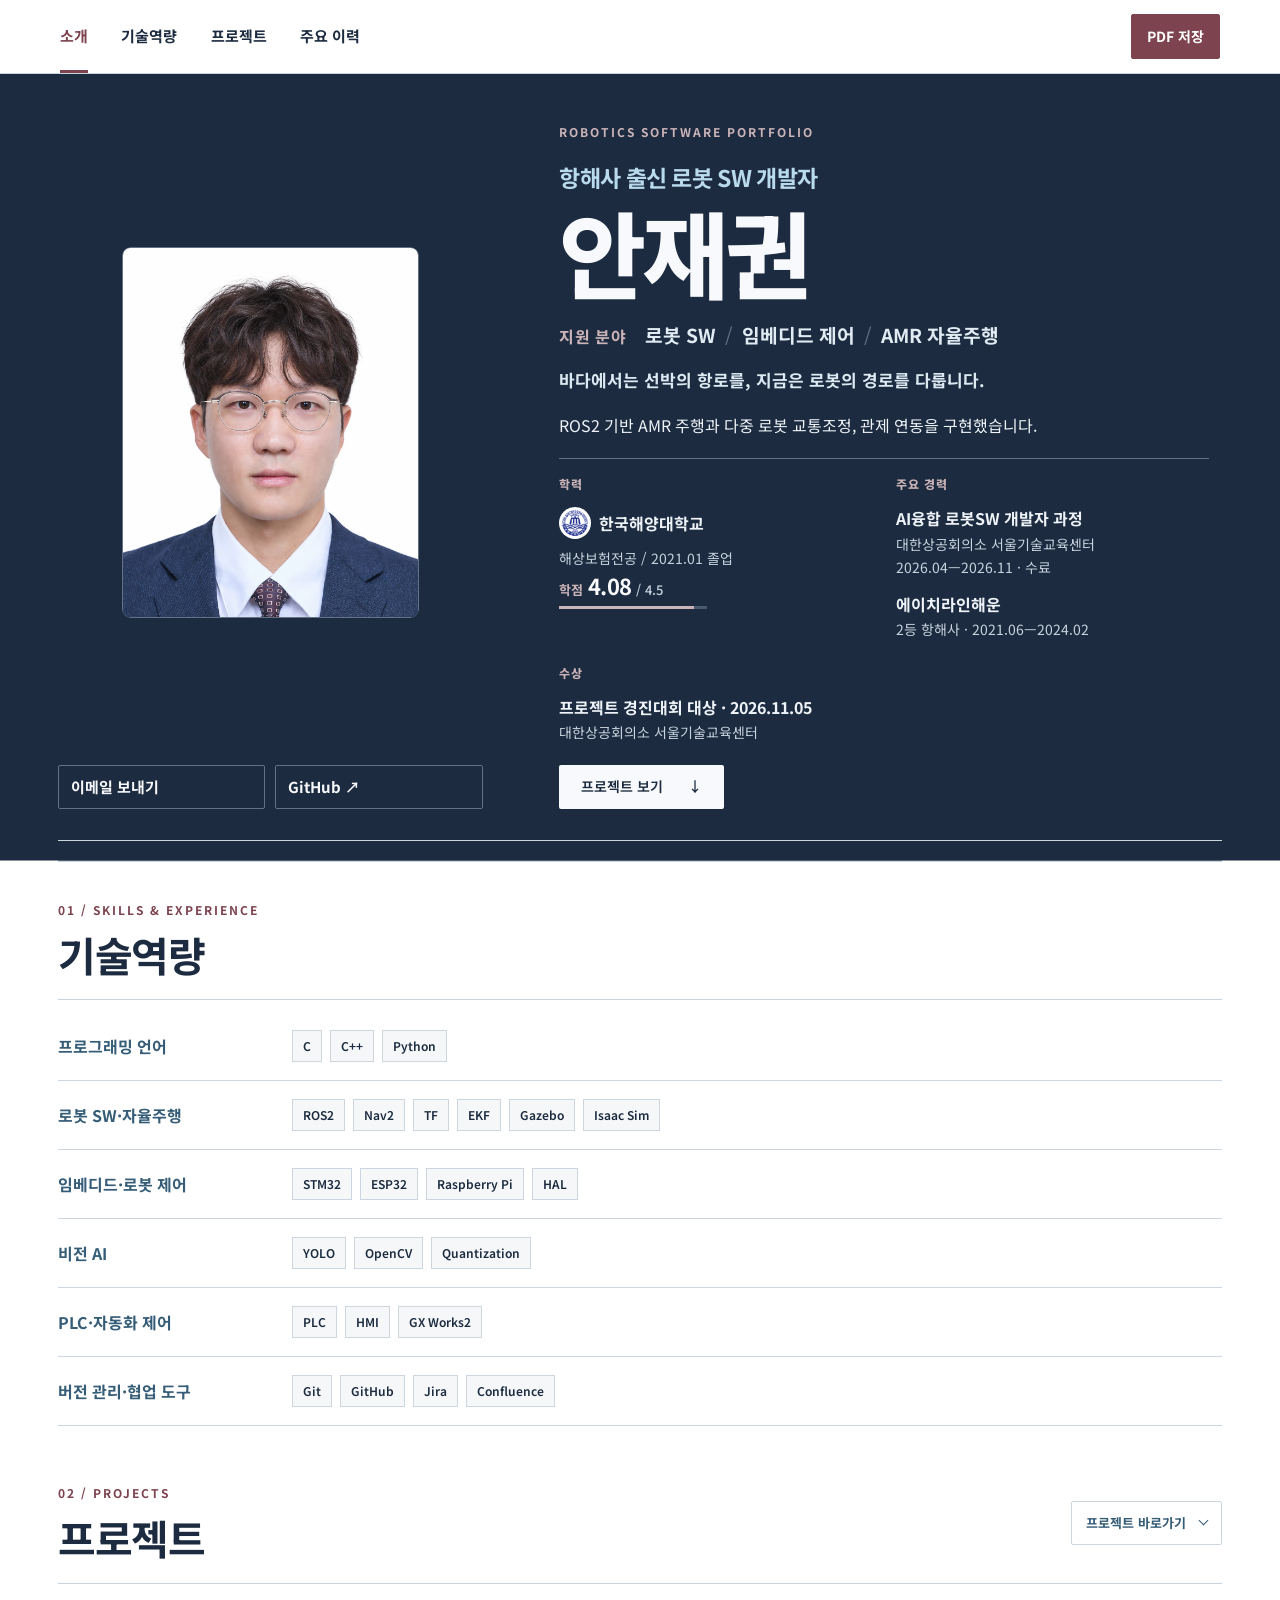
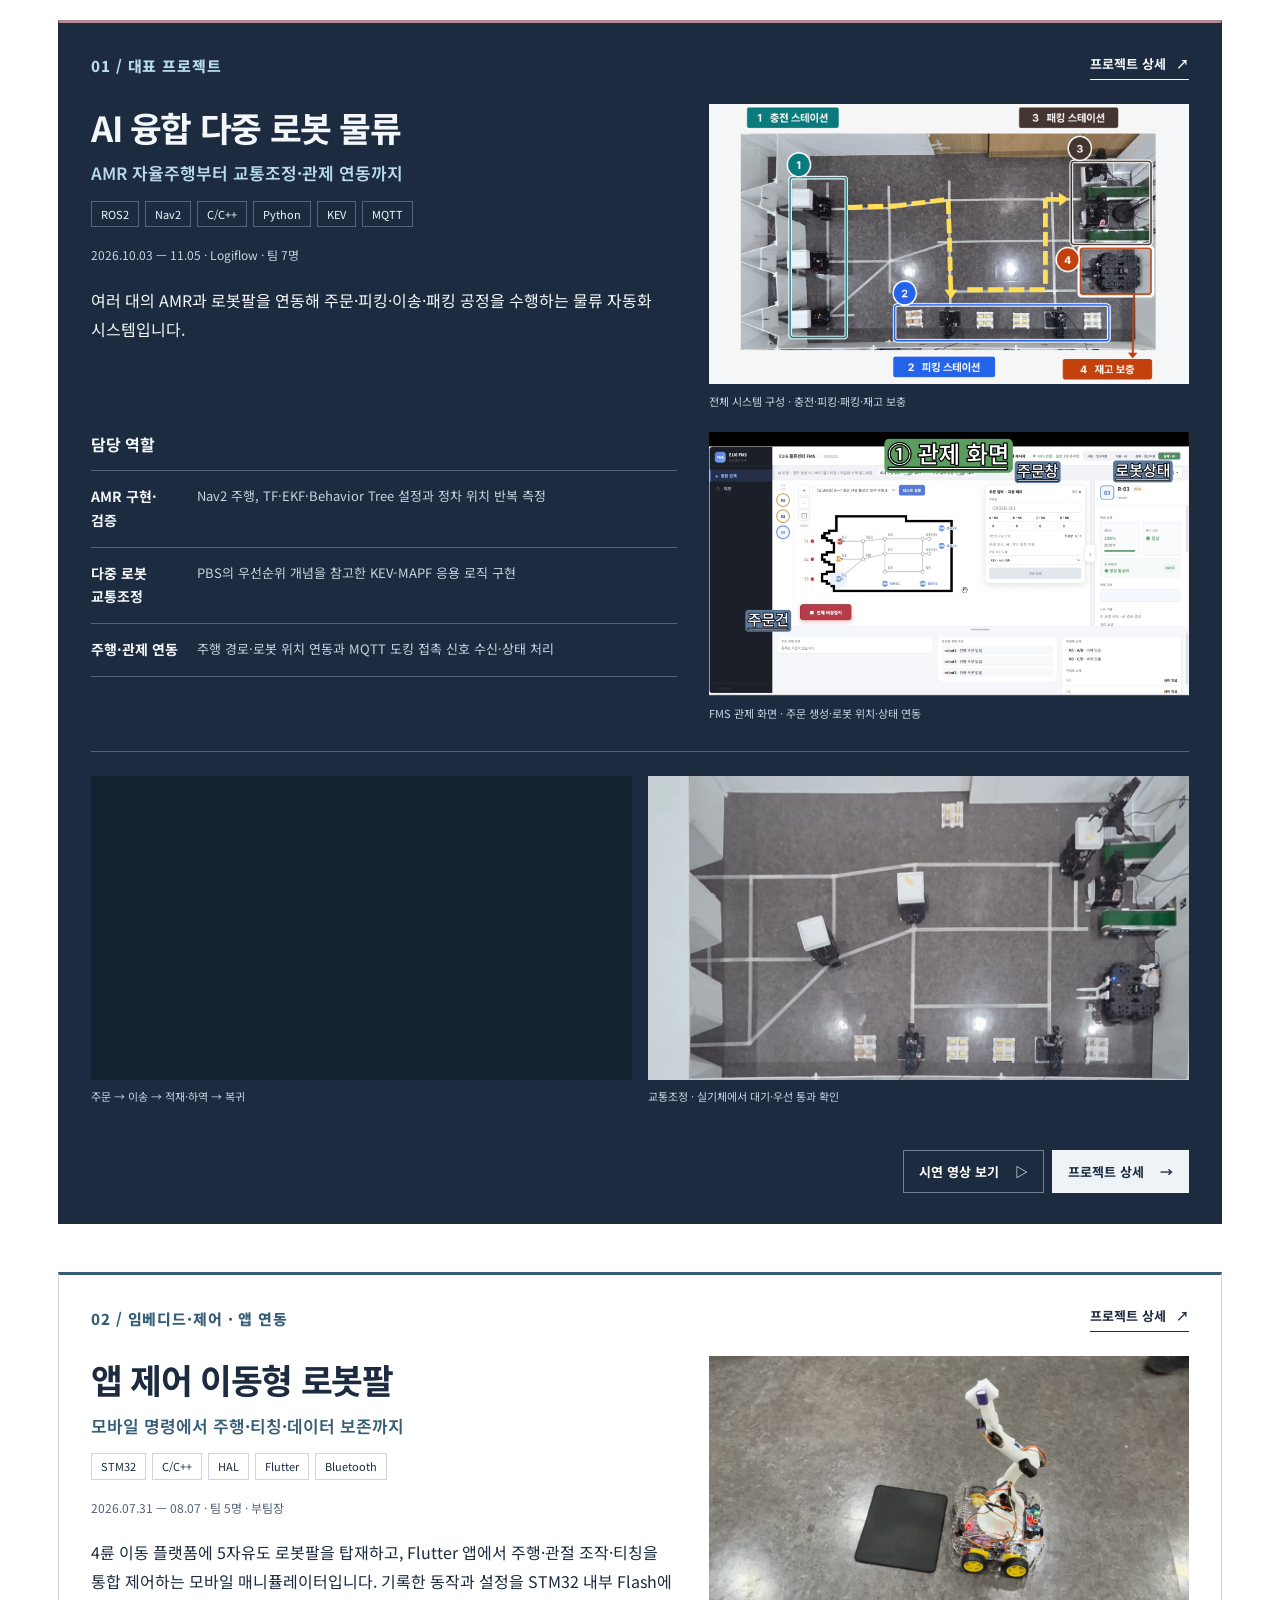
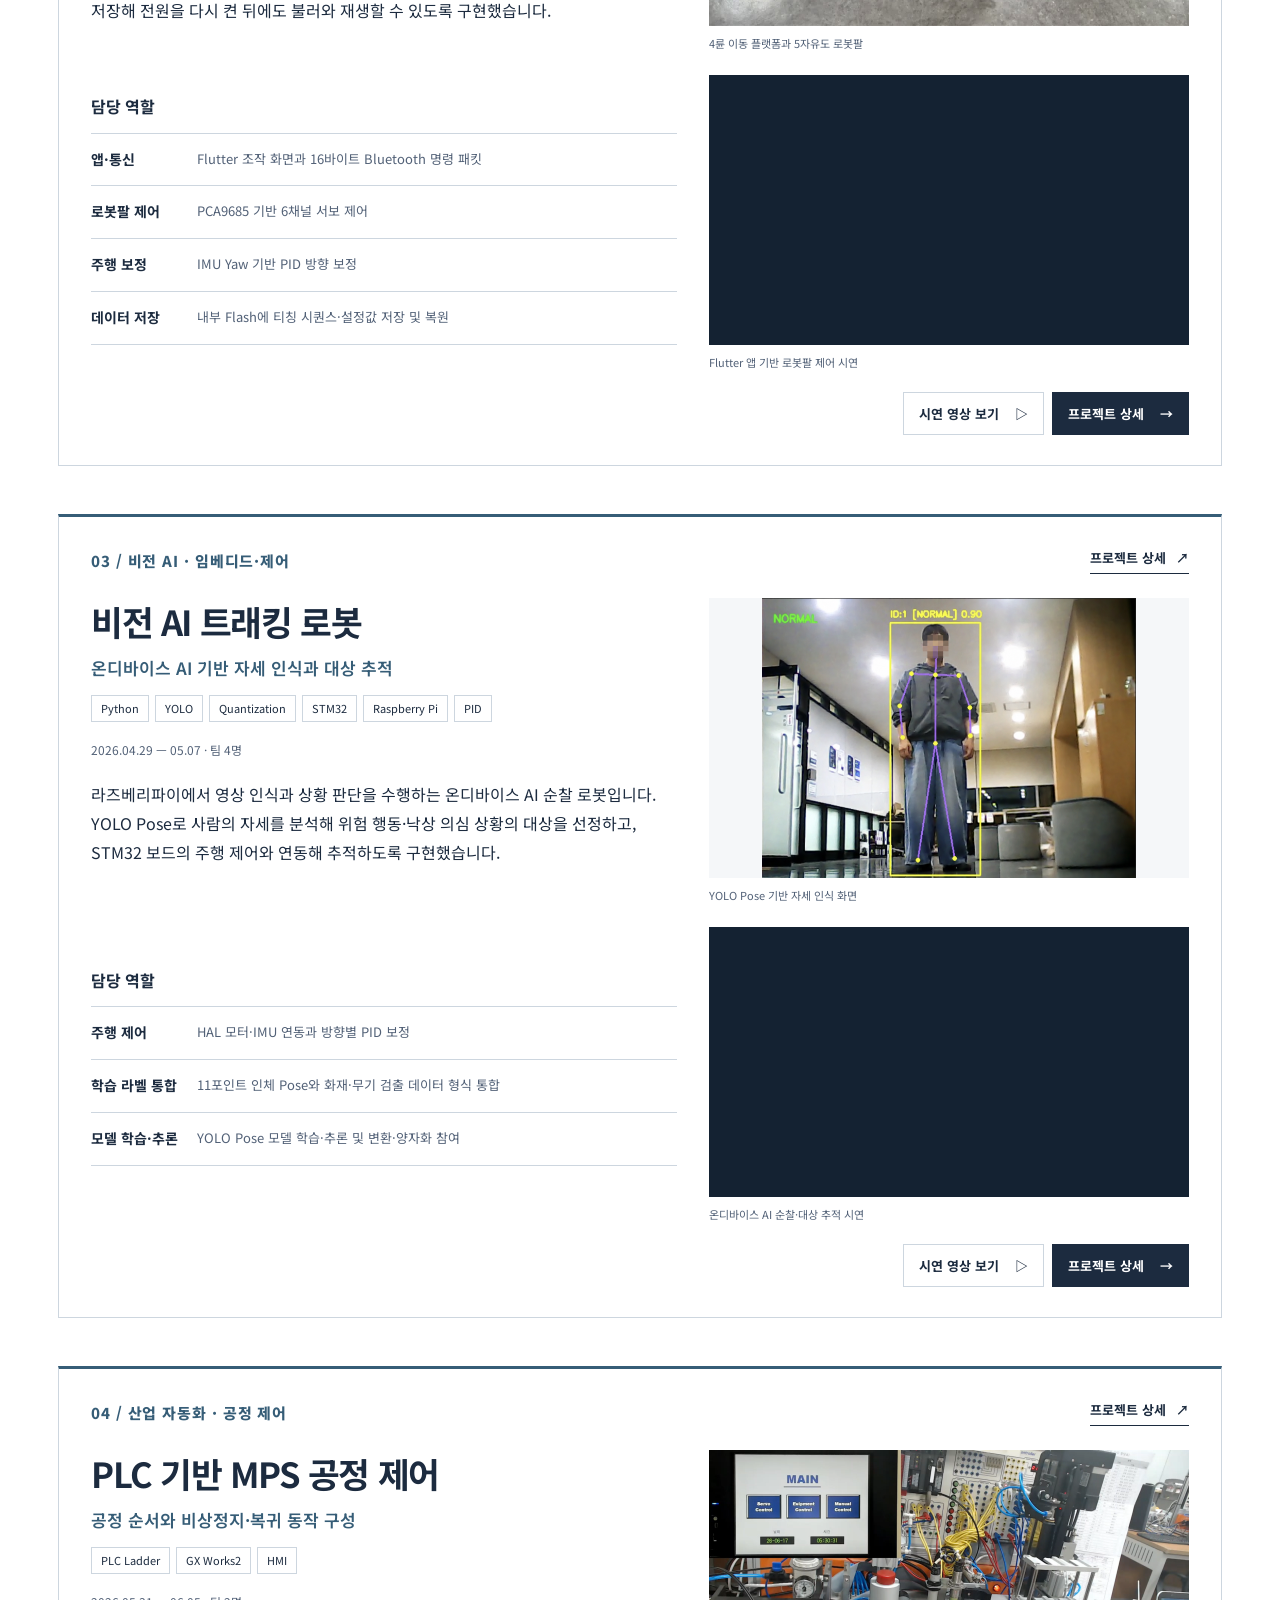
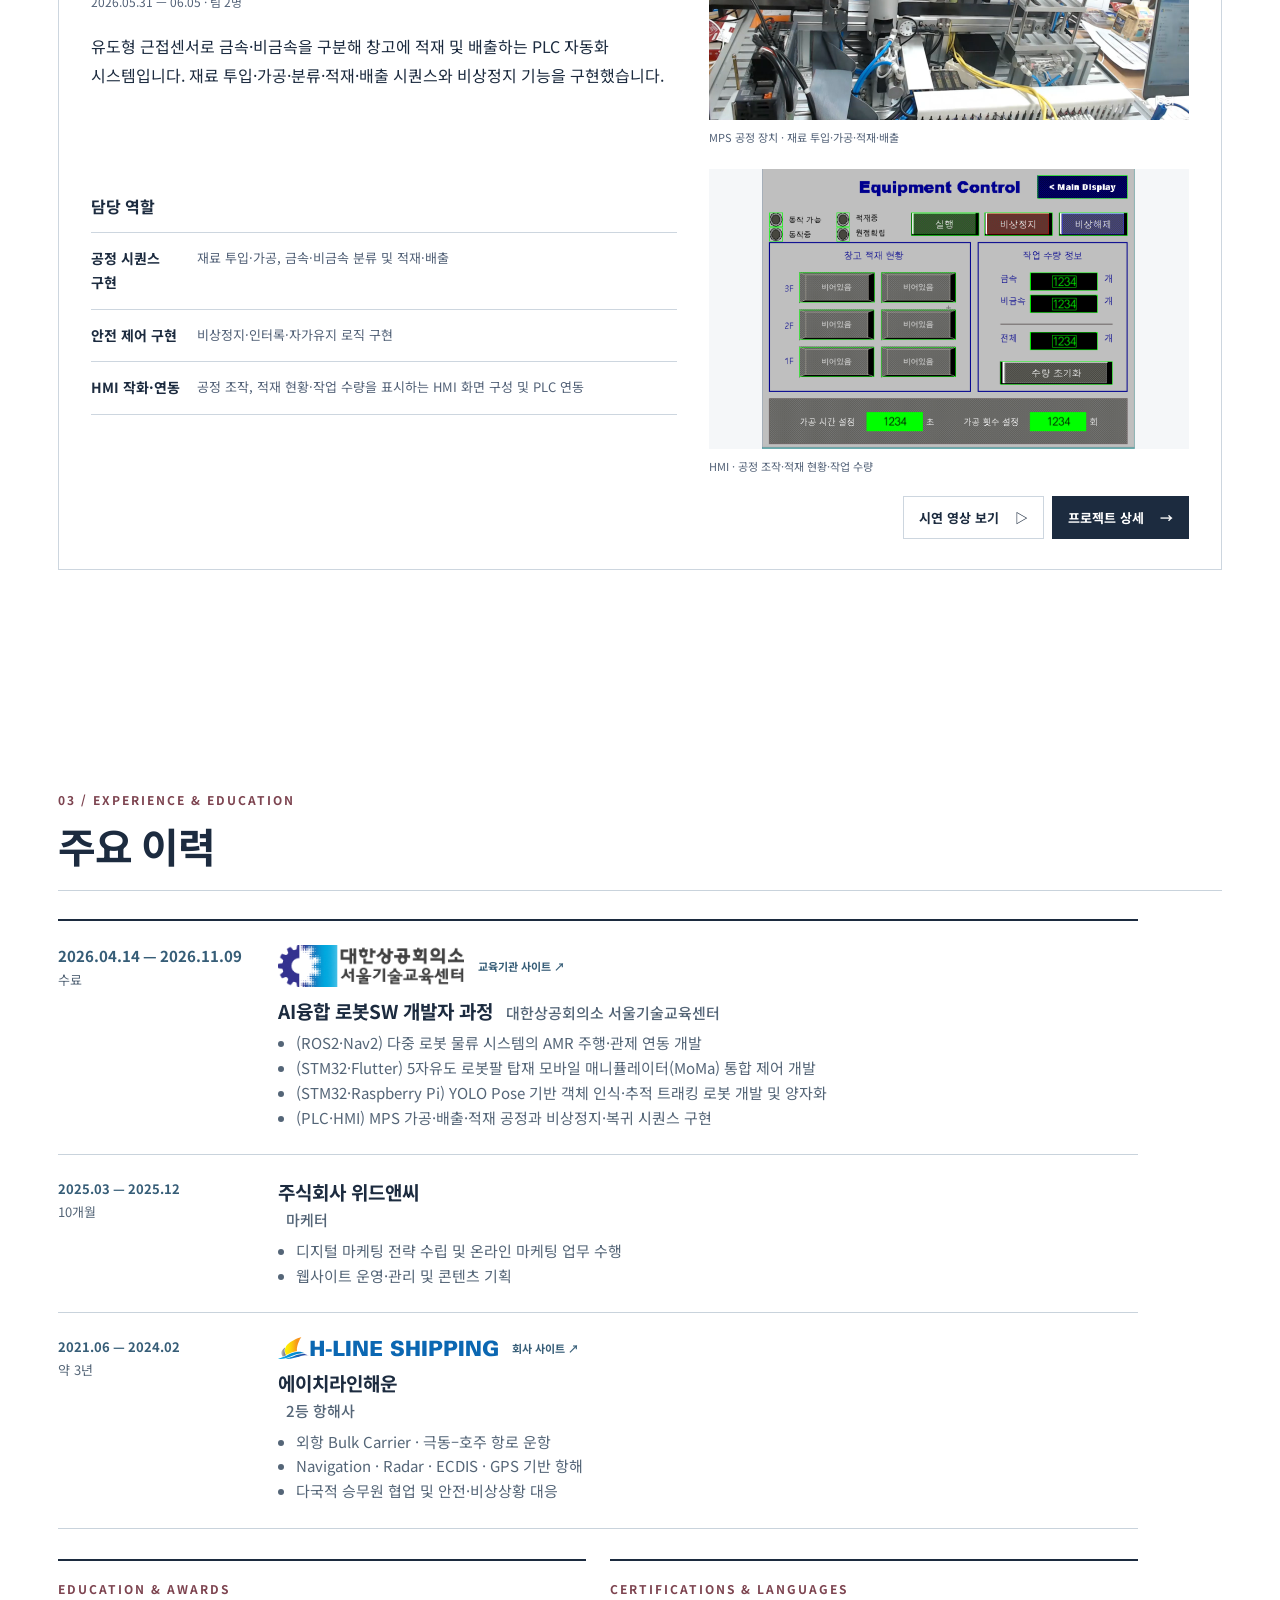
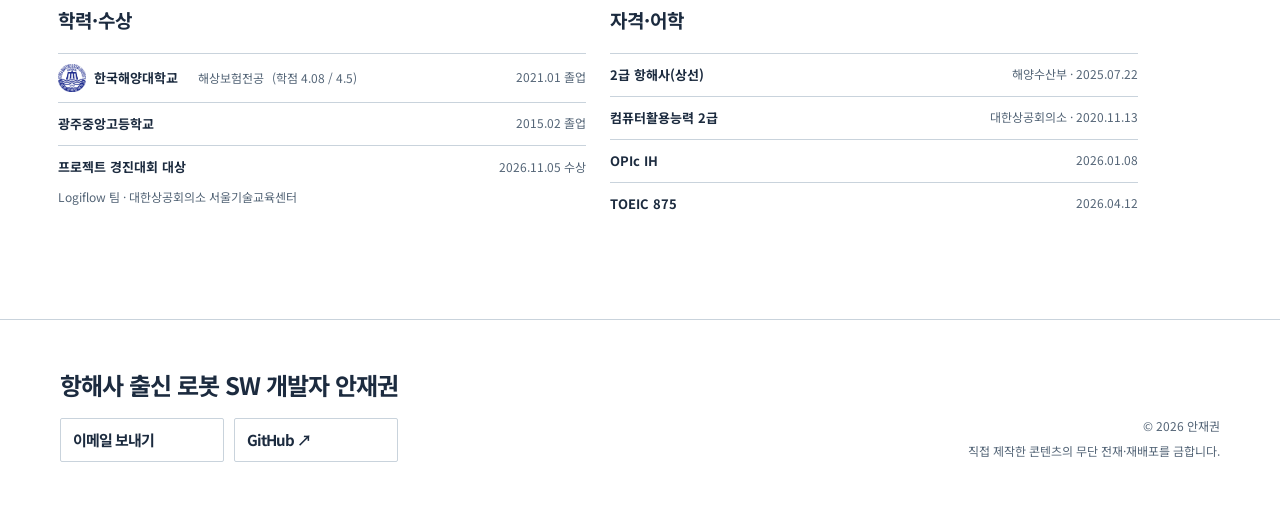
==== commit 7dac8431: "merge: 최신 main의 공유 미리보기와 이미지 최적화 보존" ====
--- a/index.html
+++ b/index.html
@@ -8,6 +8,18 @@
   <meta name="description" content="AMR 주행·위치추정과 관제 연동, 임베디드 제어, 비전 응용 프로젝트 포트폴리오">
   <link rel="icon" type="image/svg+xml" href="assets/favicon-w.svg?v=2">
   <link rel="stylesheet" href="style.css?v=4">
+  <!-- Open Graph: link sharing preview -->
+  <meta property="og:type" content="website">
+  <meta property="og:locale" content="ko_KR">
+  <meta property="og:site_name" content="안재권 포트폴리오">
+  <meta property="og:title" content="안재권 | 로봇 SW 개발자">
+  <meta property="og:description" content="ROS2·AMR 관제 연동과 STM32 제어 프로젝트">
+  <meta property="og:url" content="https://woozoo-studio.github.io/">
+  <meta property="og:image" content="https://woozoo-studio.github.io/assets/og-portfolio-20261018.png">
+  <meta property="og:image:type" content="image/png">
+  <meta property="og:image:width" content="1731">
+  <meta property="og:image:height" content="909">
+  <meta property="og:image:alt" content="안재권, 로봇 SW 개발자. ROS2·AMR·STM32와 실제 다중 로봇 물류 프로젝트 사진.">
 </head>
 
 <body data-project-first>
@@ -37,13 +49,13 @@
             <span>안재권</span>
           </h1>
 
-          <img class="mobile-headshot" src="assets/profile-photo.png" alt="항해사 출신 로봇 SW 개발자 안재권 프로필 사진" width="1077"
+          <img class="mobile-headshot" src="assets/profile-photo.webp" alt="항해사 출신 로봇 SW 개발자 안재권 프로필 사진" width="1077"
             height="1460">
         </div>
 
         <div class="target-roles" aria-label="지원 분야">
           <strong>지원 분야</strong>
-          <p><span>Robot Software</span><span>System Integration</span><span>AMR 자율주행</span></p>
+          <p><span>로봇 SW</span><span>임베디드 제어</span><span>AMR 자율주행</span></p>
         </div>
 
         <p class="intro">
@@ -81,7 +93,7 @@
       <div class="portrait-column">
         <aside class="portrait">
           <div class="portrait-center">
-            <img src="assets/profile-photo.png" alt="항해사 출신 로봇 SW 개발자 안재권 프로필 사진" width="1077" height="1460">
+            <img src="assets/profile-photo.webp" alt="항해사 출신 로봇 SW 개발자 안재권 프로필 사진" width="1077" height="1460">
           </div>
         </aside>
 
@@ -297,8 +309,8 @@
 
   </footer>
 
-  <script src="app.js?v=39"></script>
-  <link rel="stylesheet" href="web-refinement.css?v=53">
+  <script src="app.js?v=40"></script>
+  <link rel="stylesheet" href="web-refinement.css?v=54">
   <link rel="stylesheet" href="project-layout.css?v=10">
 
 </body>
--- a/web-refinement.css
+++ b/web-refinement.css
@@ -187,7 +187,7 @@
   .project-evidence { margin: 40px 0 50px; }
   .project-evidence-heading { align-items: baseline; margin-bottom: 18px; }
   .project-evidence-heading h3 { font-size: 23px; }
-  .project-evidence-grid { grid-template-columns: minmax(0, .85fr) minmax(0, 1.15fr); gap: 18px; align-items: start; }
+  .project-evidence-grid { grid-template-columns: minmax(0, .85fr) minmax(0, 1.15fr); gap: 18px; align-items: stretch; }
   .project-evidence-card { display: block; border-radius: 2px; }
   .project-evidence-card > a { aspect-ratio: 16 / 9; background: #edf1f4; }
   .scenario-placeholder { display: flex; aspect-ratio: 16 / 9; min-height: 0; padding: 22px; border: 0; background: var(--ink); color: #fff; }
@@ -938,6 +938,12 @@
   #projects .work-status-progress .work-item-ai{background:transparent}
 }
 @media screen{
+  #projects .project-grid .card details>summary{justify-content:flex-start;gap:10px}
+  #projects .project-grid .card details>summary>span{position:relative;display:inline-flex;align-items:center;justify-content:center;flex:0 0 28px;width:28px;height:28px;border:1px solid var(--line);border-radius:50%;background:var(--pale);color:var(--blue);font-size:0;line-height:0}
+  #projects .project-grid .card details>summary>span::before,#projects .project-grid .card details>summary>span::after{content:"";position:absolute;top:50%;left:50%;border-radius:1px;background:currentColor;transform:translate(-50%,-50%)}
+  #projects .project-grid .card details>summary>span::before{width:12px;height:2px}
+  #projects .project-grid .card details>summary>span::after{width:2px;height:12px}
+  #projects .project-grid .card details>summary:hover>span,#projects .project-grid .card details>summary:focus-visible>span{border-color:var(--blue)}
   #projects .project-demo-player{position:relative;aspect-ratio:16/9;margin-top:20px;background:#1c2b3f}
   #projects .project-demo-player iframe{position:absolute;inset:0;width:100%;height:100%;border:0}
   #projects .project-demo-player video{display:block;width:100%;height:100%;object-fit:contain;border-radius:0}
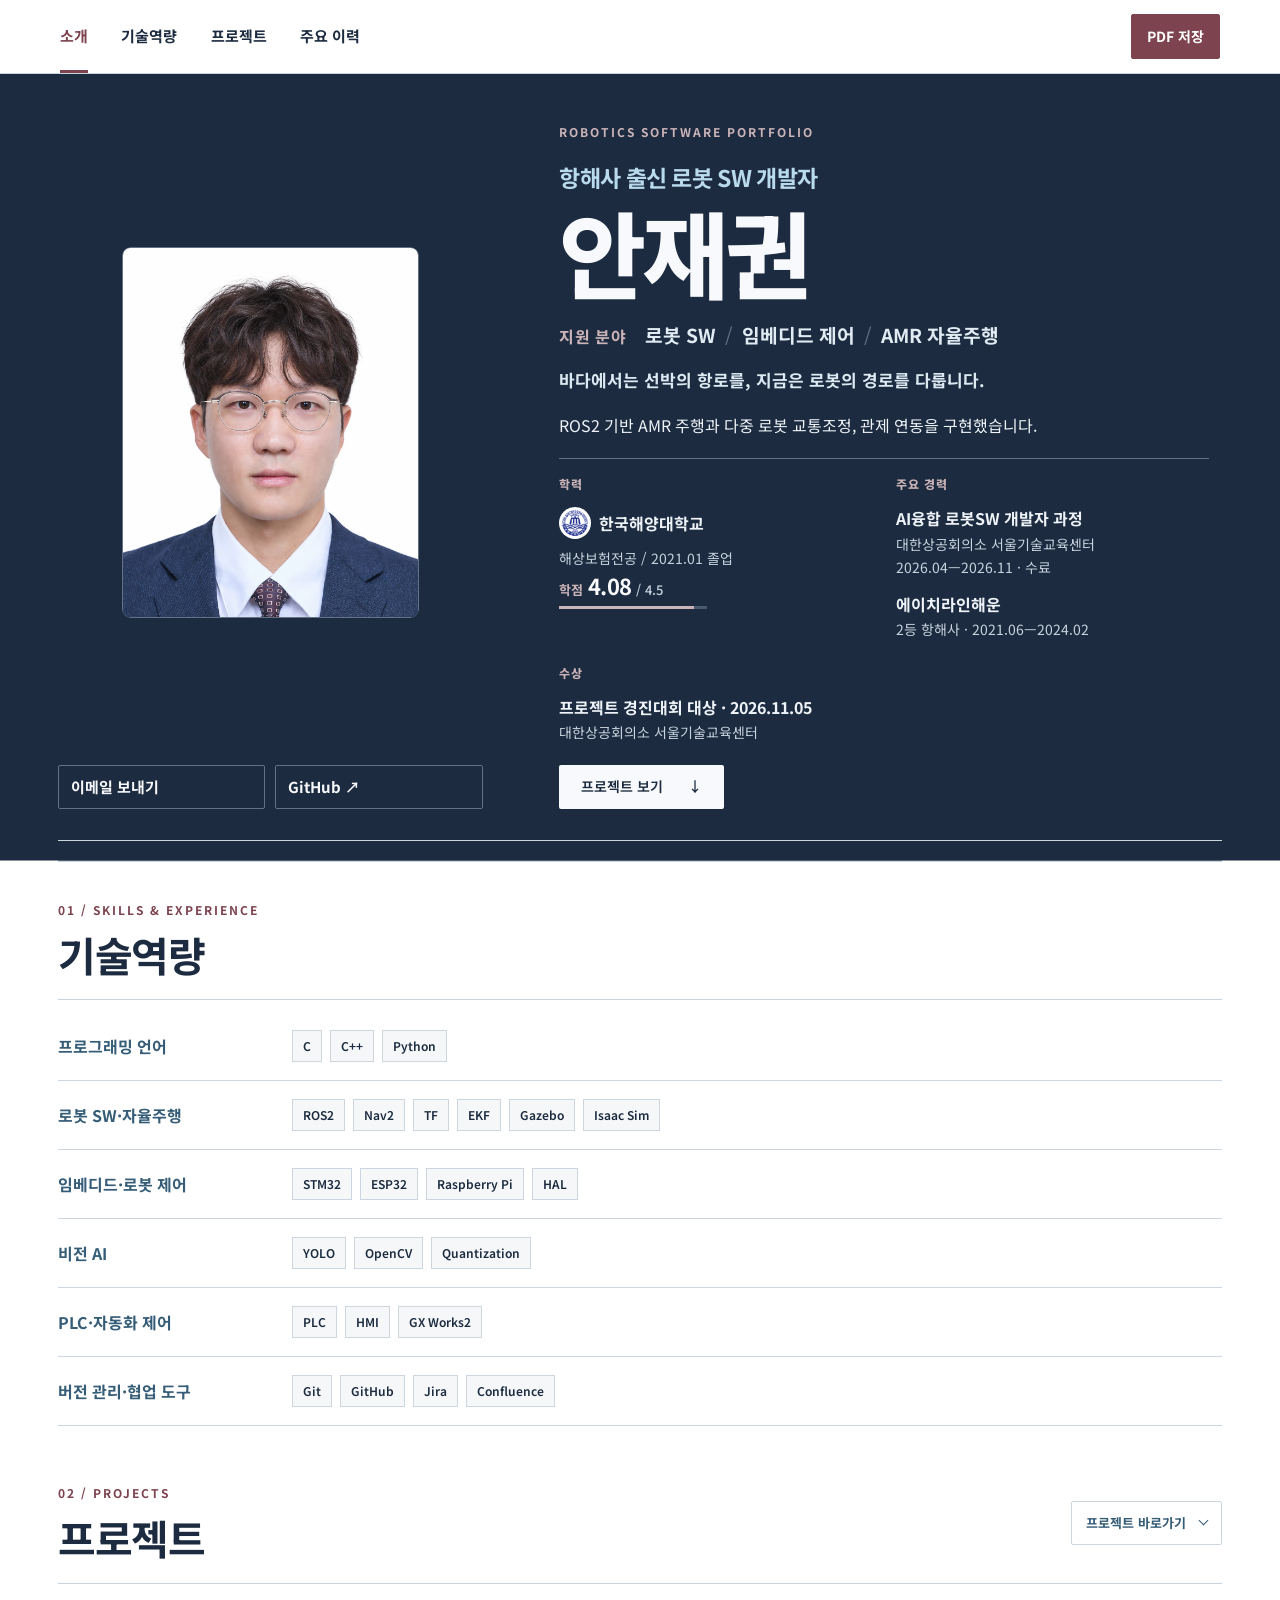
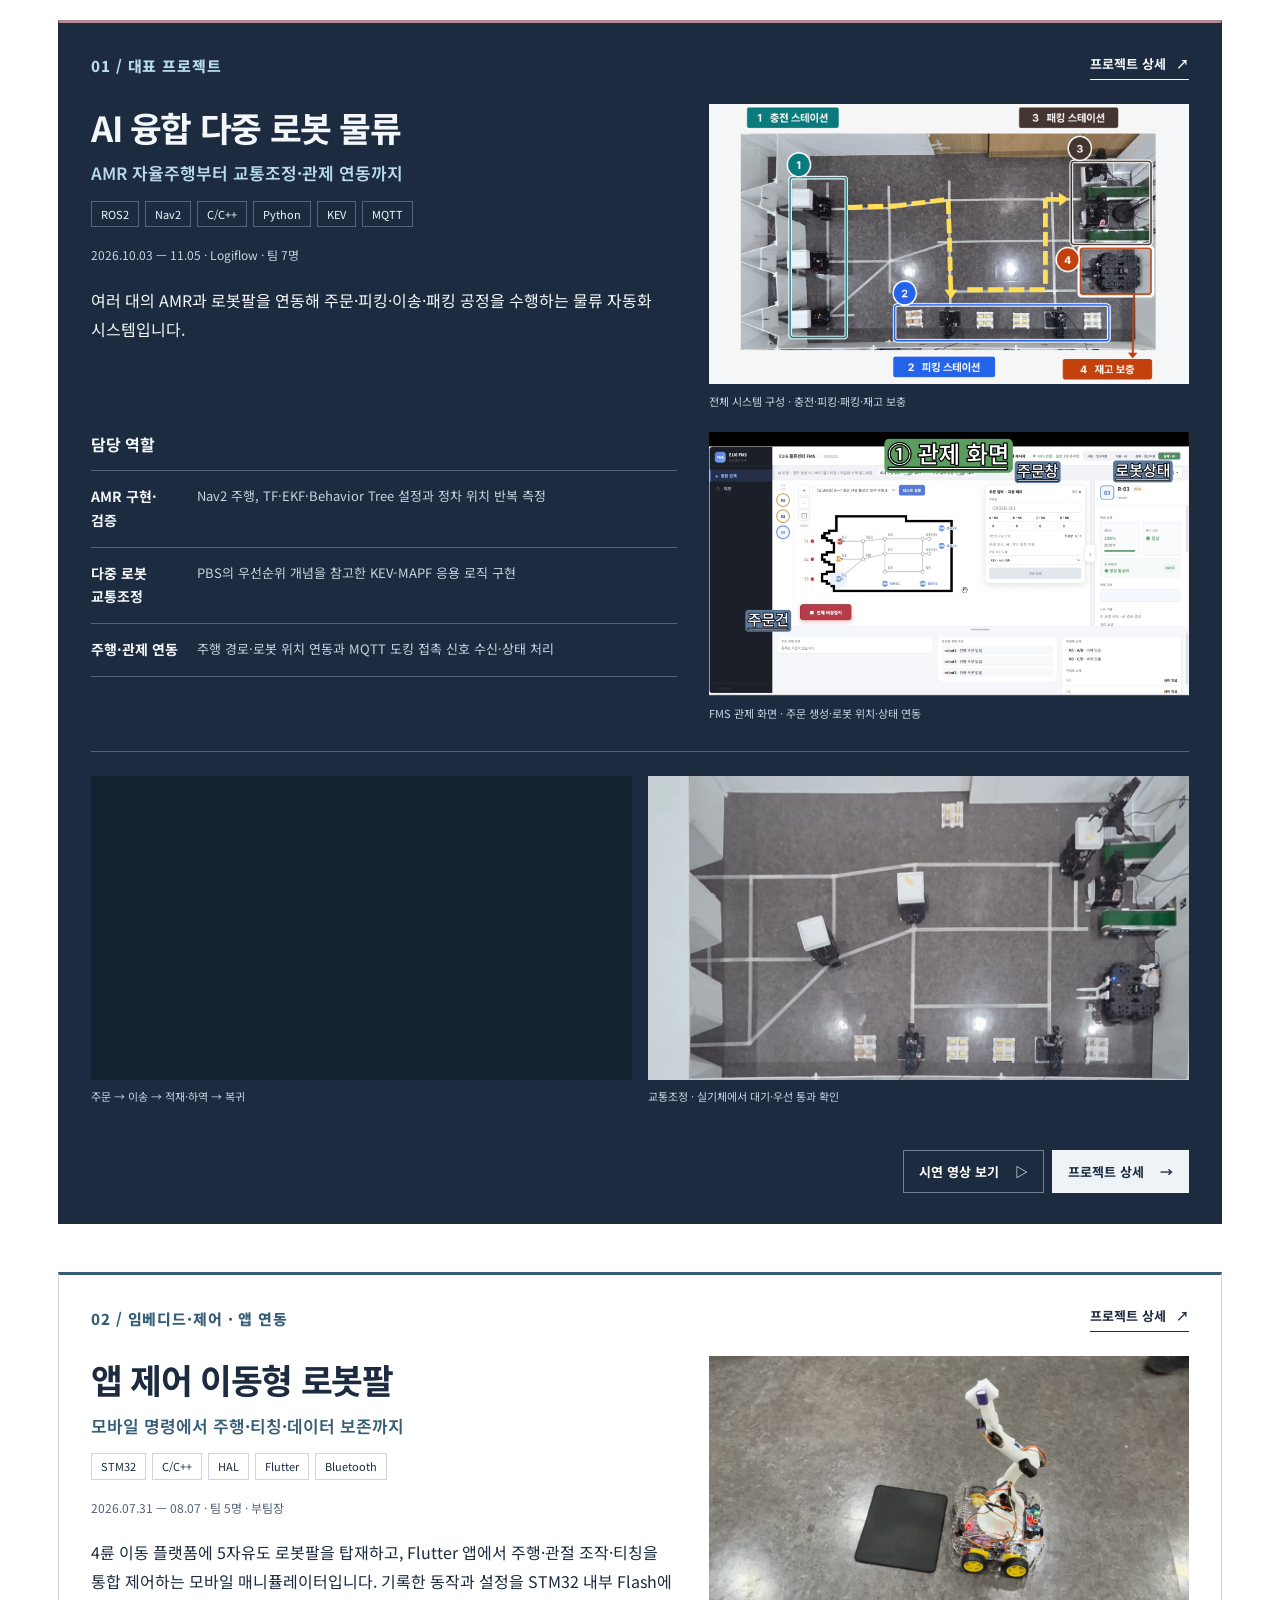
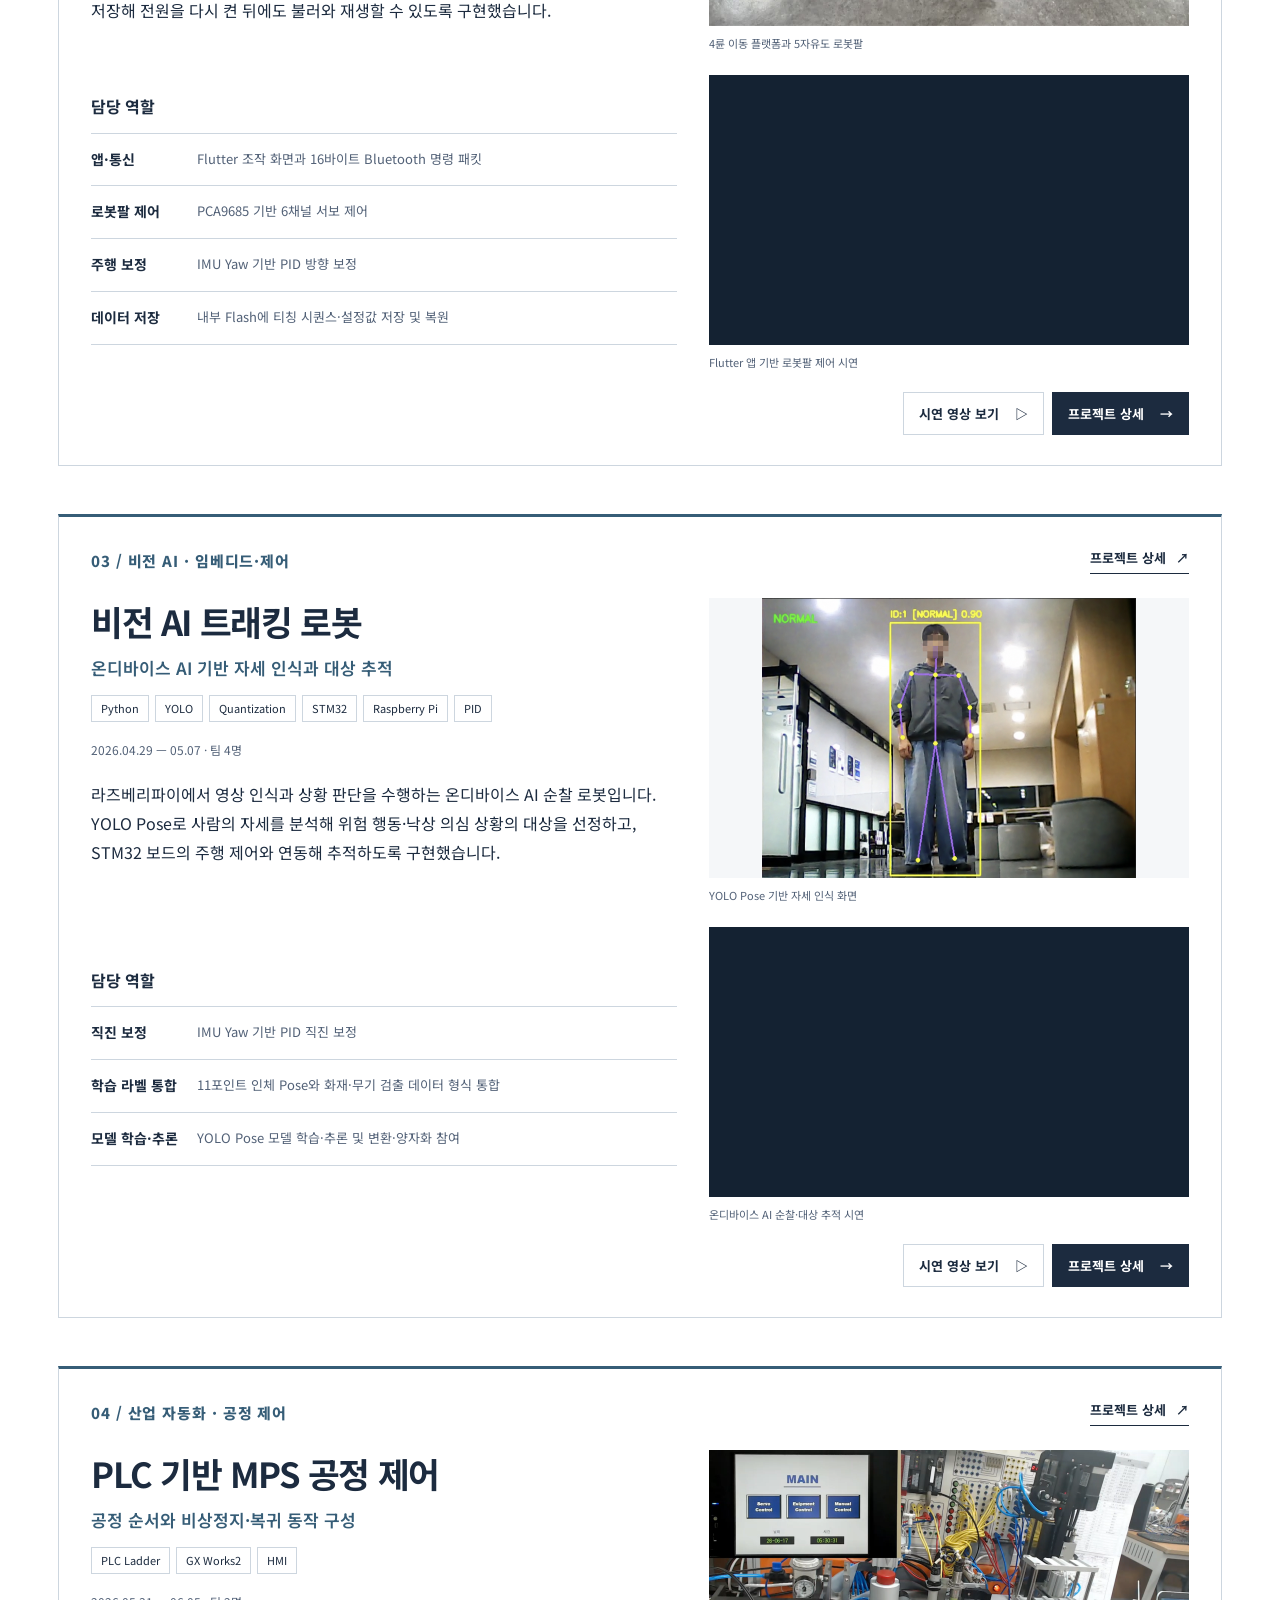
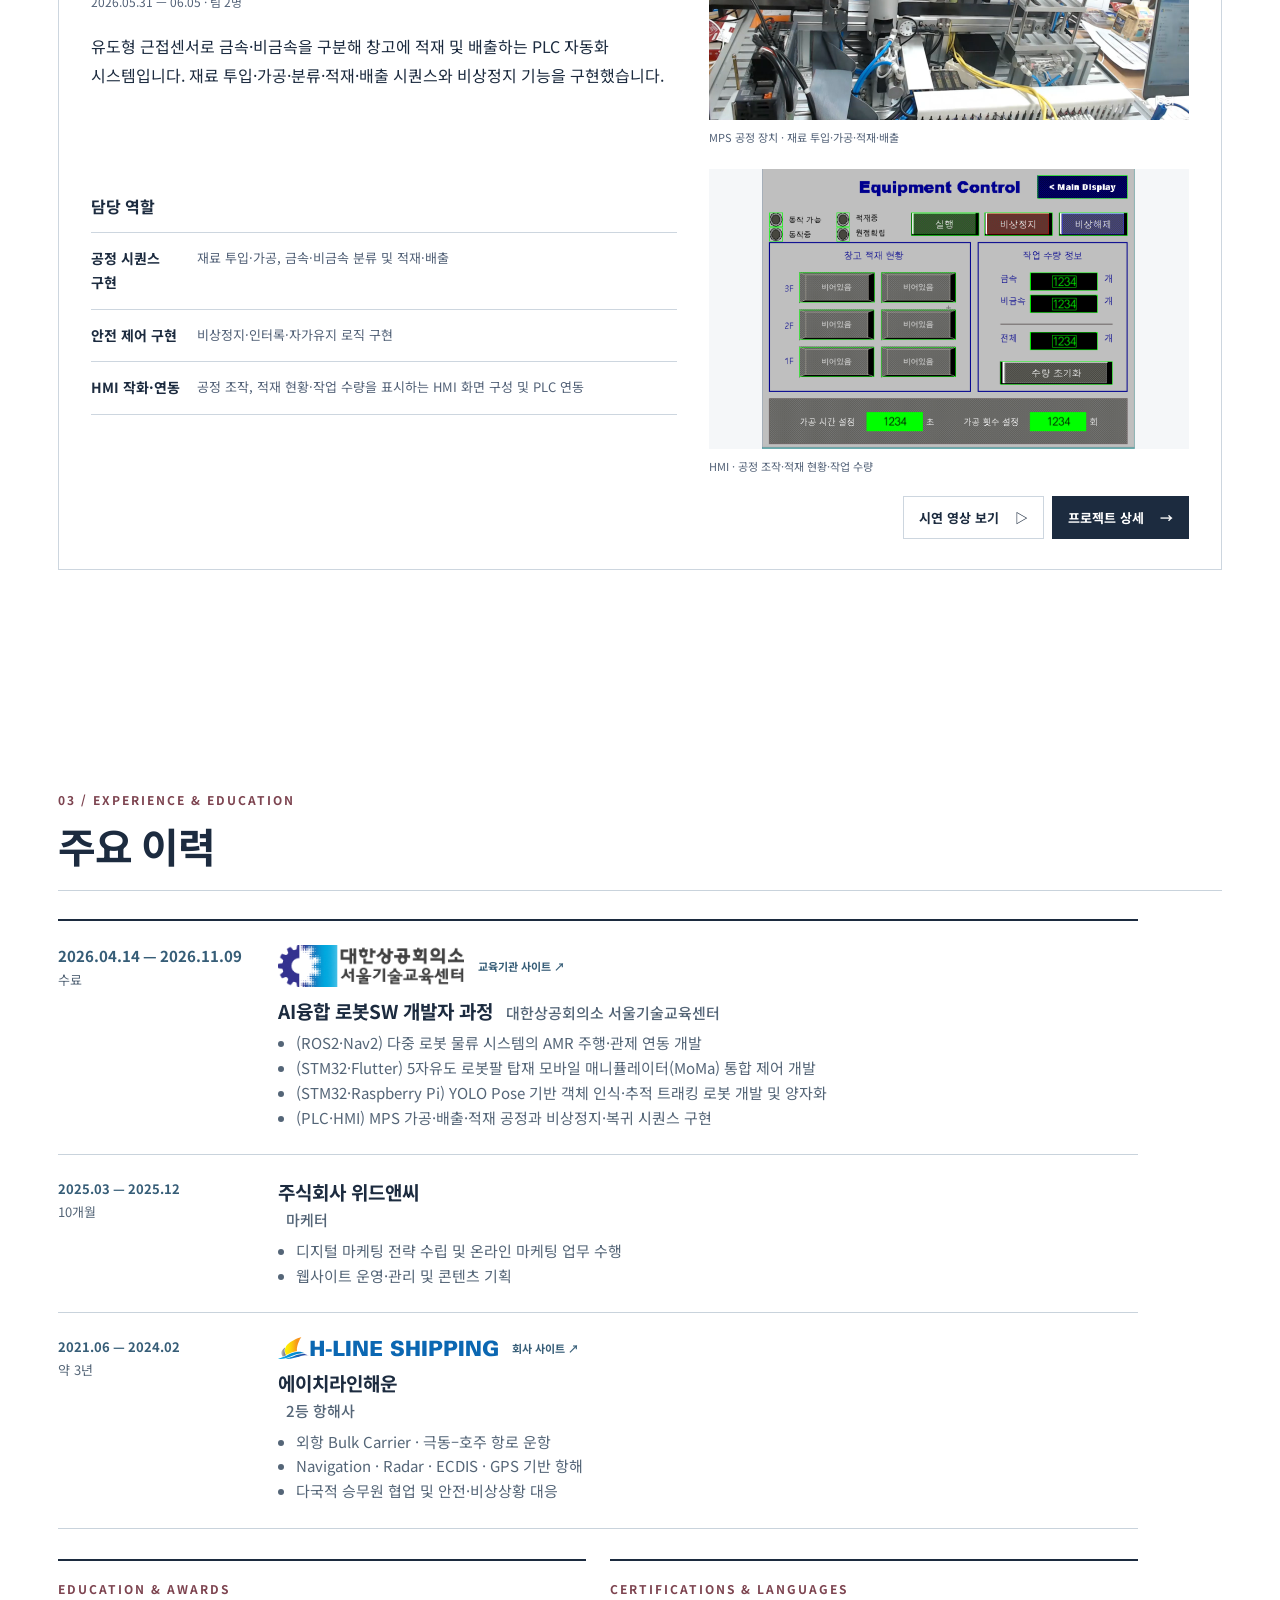
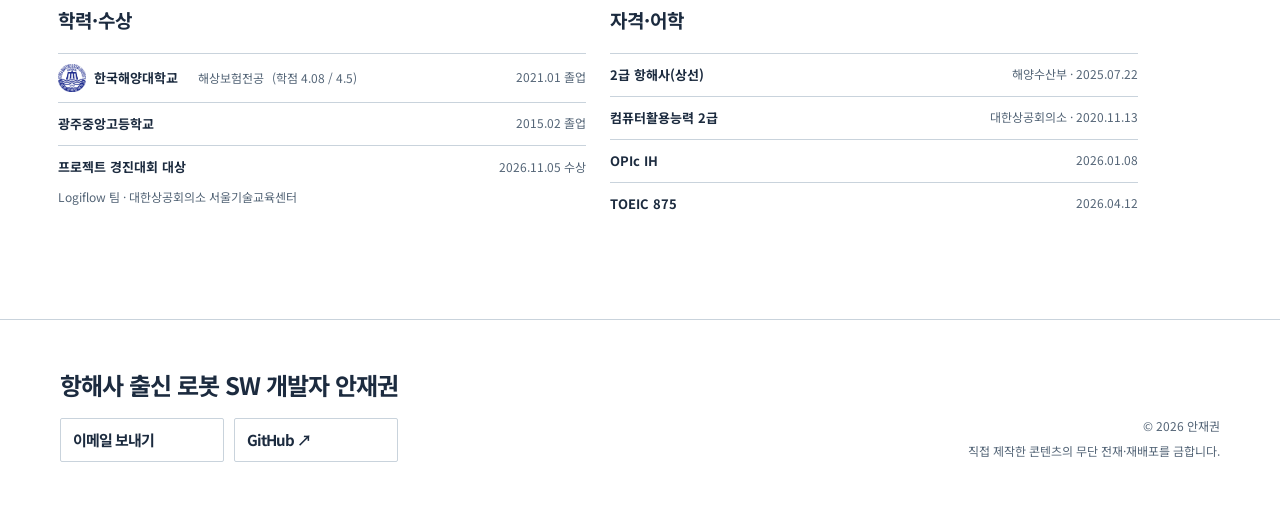
==== commit b4c3ec76: "docs: 비전 로봇 PID 제어를 직진 보정 목적으로 명확화" ====
--- a/index.html
+++ b/index.html
@@ -174,7 +174,7 @@
     <div class="folio-project-bottom"><div class="folio-project-actions"><a class="folio-button" href="projects/mobile-manipulator.html?v=20261114-projects#demo">시연 영상 보기 <span aria-hidden="true">▷</span></a><a class="folio-button folio-button-primary" href="projects/mobile-manipulator.html?v=20261114-projects">프로젝트 상세 <span aria-hidden="true">→</span></a></div></div>
   </article><article id="project-vision" class="folio-project">
     <div class="folio-project-top"><span class="folio-index">03 / 비전 AI · 임베디드·제어</span><a class="folio-detail" href="projects/vision-tracking.html?v=20261114-projects">프로젝트 상세 <span aria-hidden="true">↗</span></a></div>
-    <div class="folio-project-layout folio-with-work"><div class="folio-project-copy"><h3>비전 AI 트래킹 로봇</h3><p class="folio-subtitle">온디바이스 AI 기반 자세 인식과 대상 추적</p><ul class="folio-tags"><li>Python</li><li>YOLO</li><li>Quantization</li><li>STM32</li><li>Raspberry Pi</li><li>PID</li></ul><p class="folio-meta">2026.04.29 — 05.07 · 팀 4명</p><p class="folio-summary">라즈베리파이에서 영상 인식과 상황 판단을 수행하는 온디바이스 AI 순찰 로봇입니다. YOLO Pose로 사람의 자세를 분석해 위험 행동·낙상 의심 상황의 대상을 선정하고, STM32 보드의 주행 제어와 연동해 추적하도록 구현했습니다.</p></div><div class="folio-stacked-screens"><figure><img src="assets/tracking-pose-demo-mosaic.png" alt="YOLO Pose 기반 자세 인식 화면" loading="lazy"><figcaption>YOLO Pose 기반 자세 인식 화면</figcaption></figure><figure><div class="folio-player"><iframe src="https://www.youtube-nocookie.com/embed/0Xhue5Aivyg" title="온디바이스 AI 순찰·대상 추적 시연" loading="lazy" allowfullscreen></iframe></div><figcaption>온디바이스 AI 순찰·대상 추적 시연</figcaption></figure></div><div class="folio-main-work"><h4 class="folio-main-work-title">담당 역할</h4><dl class="folio-contributions folio-work-rows"><div><dt>주행 제어</dt><dd>HAL 모터·IMU 연동과 방향별 PID 보정</dd></div><div><dt>학습 라벨 통합</dt><dd>11포인트 인체 Pose와 화재·무기 검출 데이터 형식 통합</dd></div><div><dt>모델 학습·추론</dt><dd>YOLO Pose 모델 학습·추론 및 변환·양자화 참여</dd></div></dl></div></div>
+    <div class="folio-project-layout folio-with-work"><div class="folio-project-copy"><h3>비전 AI 트래킹 로봇</h3><p class="folio-subtitle">온디바이스 AI 기반 자세 인식과 대상 추적</p><ul class="folio-tags"><li>Python</li><li>YOLO</li><li>Quantization</li><li>STM32</li><li>Raspberry Pi</li><li>PID</li></ul><p class="folio-meta">2026.04.29 — 05.07 · 팀 4명</p><p class="folio-summary">라즈베리파이에서 영상 인식과 상황 판단을 수행하는 온디바이스 AI 순찰 로봇입니다. YOLO Pose로 사람의 자세를 분석해 위험 행동·낙상 의심 상황의 대상을 선정하고, STM32 보드의 주행 제어와 연동해 추적하도록 구현했습니다.</p></div><div class="folio-stacked-screens"><figure><img src="assets/tracking-pose-demo-mosaic.png" alt="YOLO Pose 기반 자세 인식 화면" loading="lazy"><figcaption>YOLO Pose 기반 자세 인식 화면</figcaption></figure><figure><div class="folio-player"><iframe src="https://www.youtube-nocookie.com/embed/0Xhue5Aivyg" title="온디바이스 AI 순찰·대상 추적 시연" loading="lazy" allowfullscreen></iframe></div><figcaption>온디바이스 AI 순찰·대상 추적 시연</figcaption></figure></div><div class="folio-main-work"><h4 class="folio-main-work-title">담당 역할</h4><dl class="folio-contributions folio-work-rows"><div><dt>직진 보정</dt><dd>IMU Yaw 기반 PID 직진 보정</dd></div><div><dt>학습 라벨 통합</dt><dd>11포인트 인체 Pose와 화재·무기 검출 데이터 형식 통합</dd></div><div><dt>모델 학습·추론</dt><dd>YOLO Pose 모델 학습·추론 및 변환·양자화 참여</dd></div></dl></div></div>
 
 
 
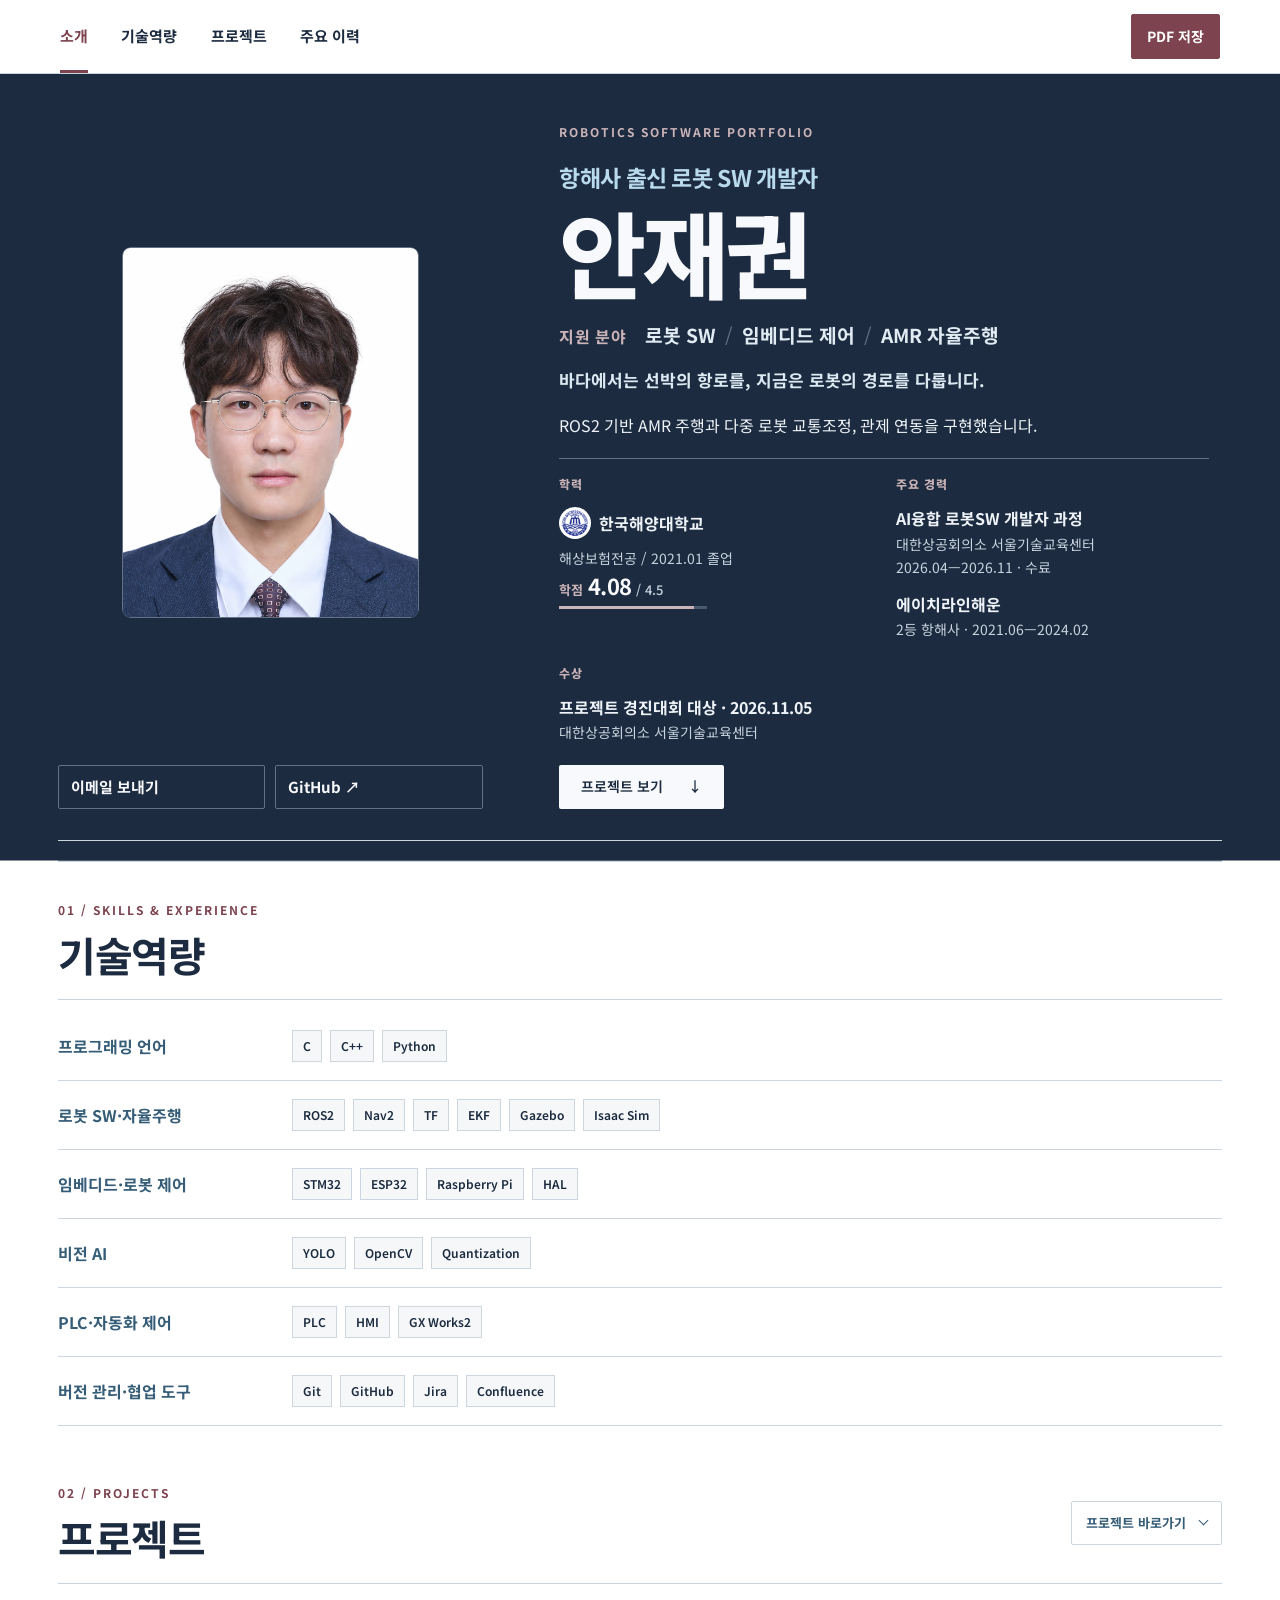
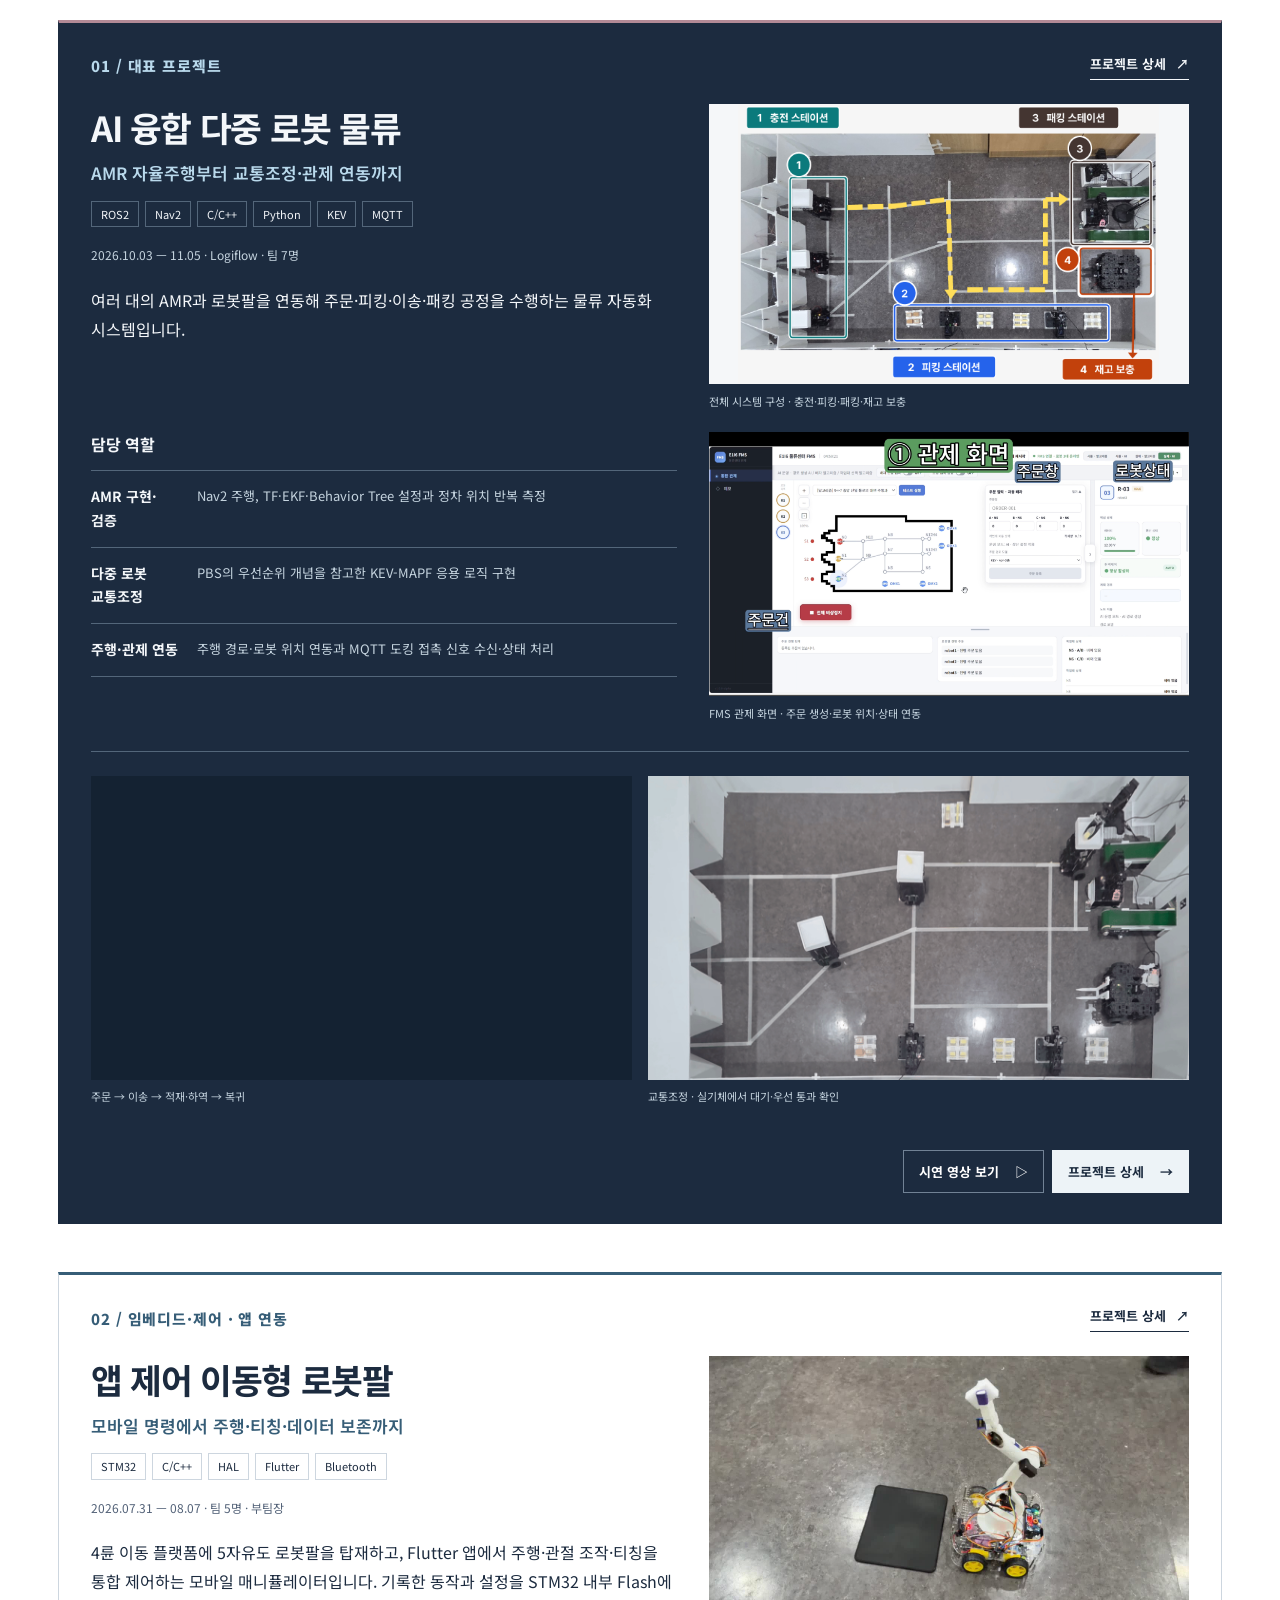
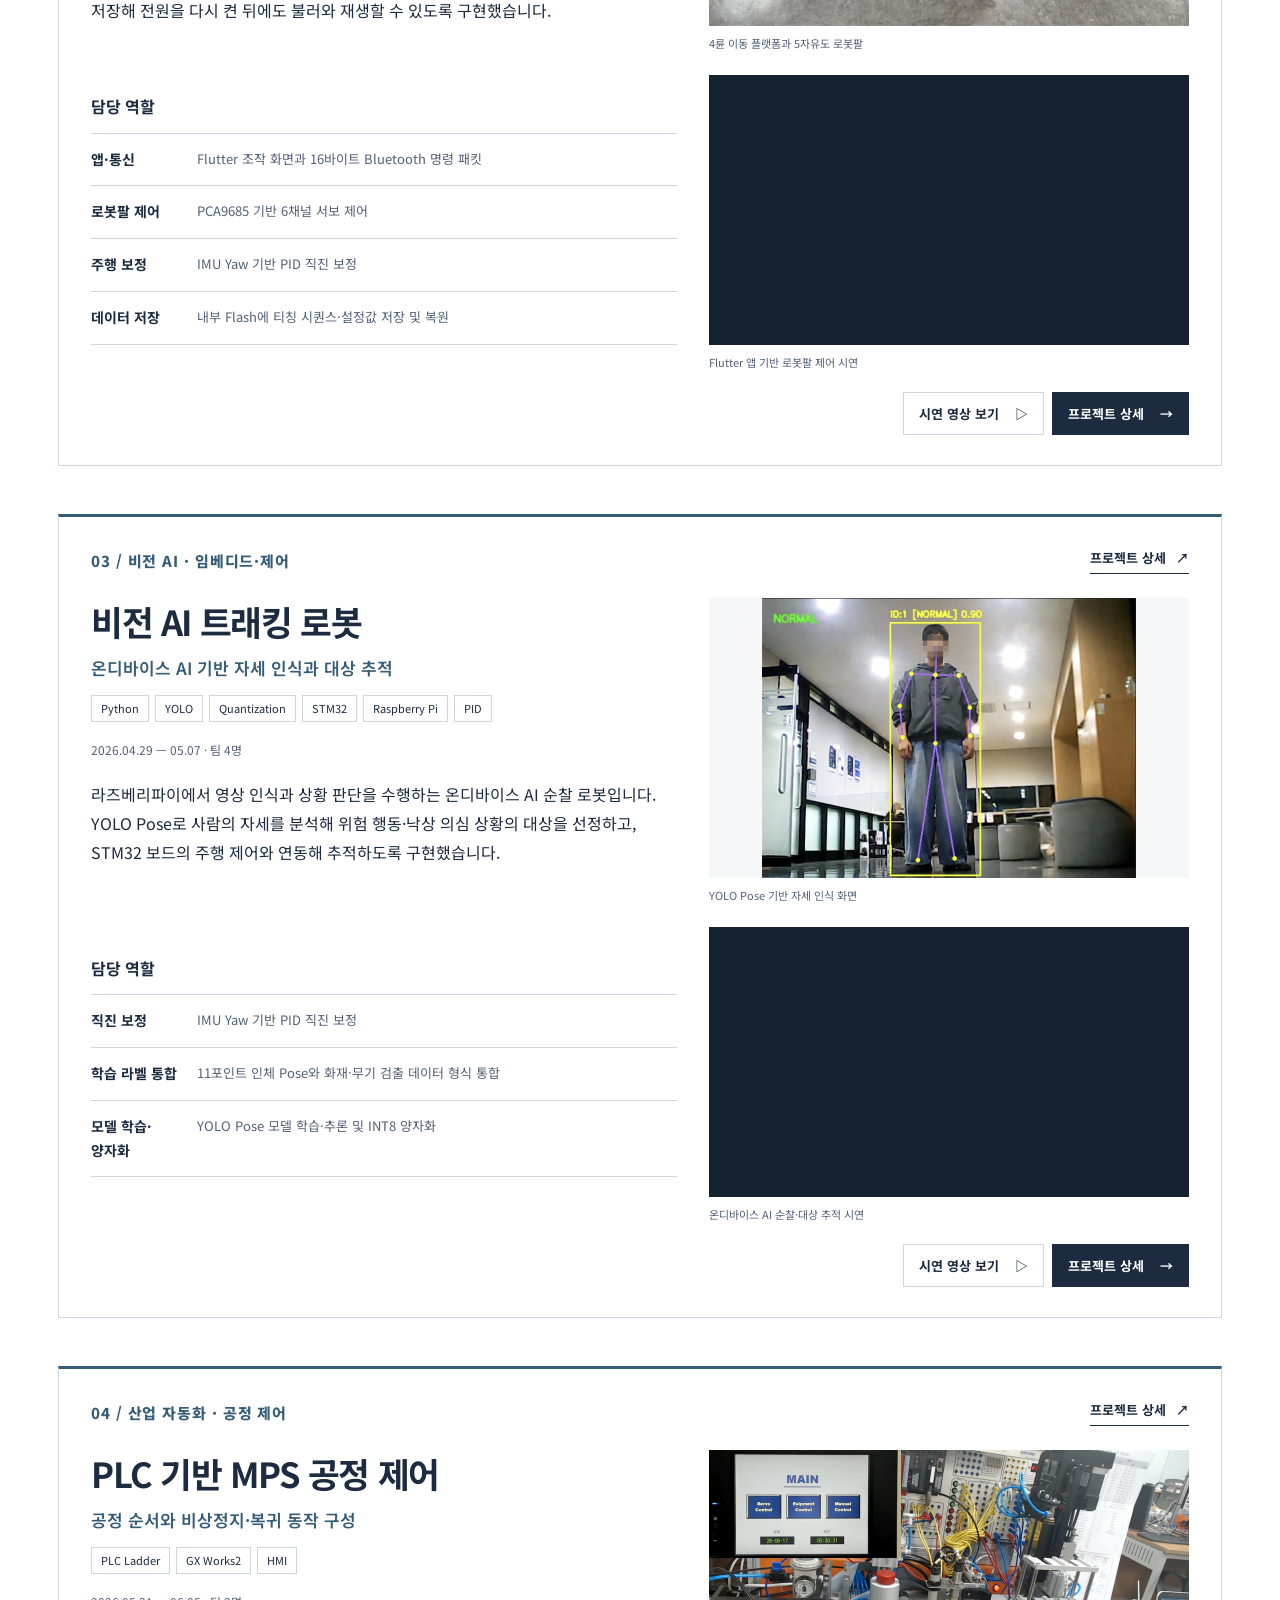
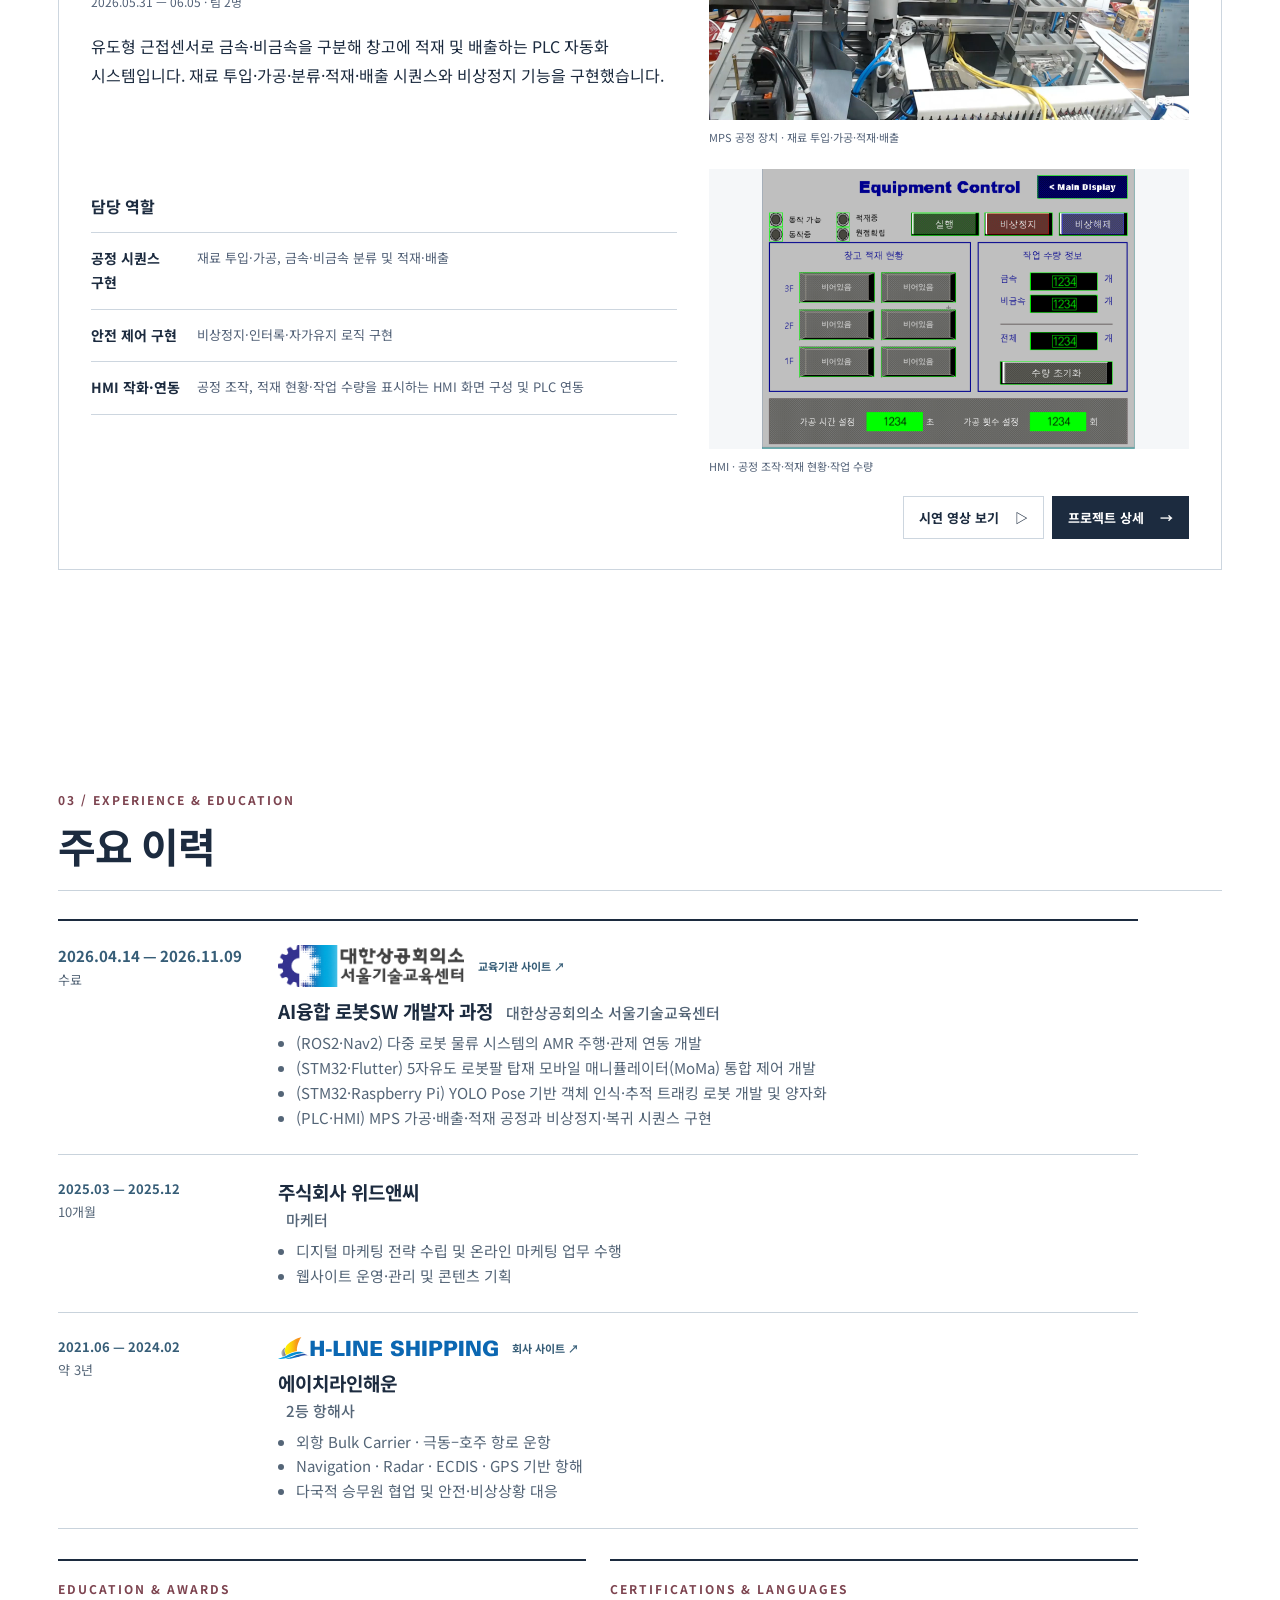
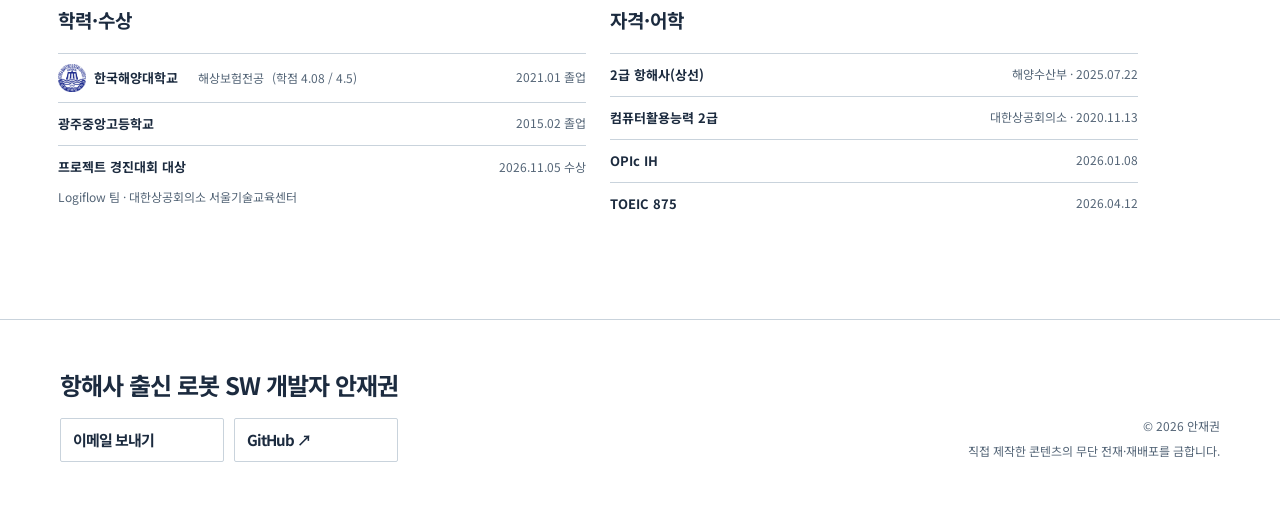
==== commit fe686ae0: "feat: 주요 구현과 문제 해결 분리 및 비교 표·PLC 상세 정리" ====
--- a/index.html
+++ b/index.html
@@ -167,14 +167,14 @@
     <div class="folio-project-bottom"><div class="folio-project-actions"><a class="folio-button" href="projects/logiflow.html?v=20261114-projects#demo">시연 영상 보기 <span aria-hidden="true">▷</span></a><a class="folio-button folio-button-primary" href="projects/logiflow.html?v=20261114-projects">프로젝트 상세 <span aria-hidden="true">→</span></a></div></div>
   </article><article id="project-embedded" class="folio-project">
     <div class="folio-project-top"><span class="folio-index">02 / 임베디드·제어 · 앱 연동</span><a class="folio-detail" href="projects/mobile-manipulator.html?v=20261114-projects">프로젝트 상세 <span aria-hidden="true">↗</span></a></div>
-    <div class="folio-project-layout folio-with-work"><div class="folio-project-copy"><h3>앱 제어 이동형 로봇팔</h3><p class="folio-subtitle">모바일 명령에서 주행·티칭·데이터 보존까지</p><ul class="folio-tags"><li>STM32</li><li>C/C++</li><li>HAL</li><li>Flutter</li><li>Bluetooth</li></ul><p class="folio-meta">2026.07.31 — 08.07 · 팀 5명 · 부팀장</p><p class="folio-summary">4륜 이동 플랫폼에 5자유도 로봇팔을 탑재하고, Flutter 앱에서 주행·관절 조작·티칭을 통합 제어하는 모바일 매니퓰레이터입니다. 기록한 동작과 설정을 STM32 내부 Flash에 저장해 전원을 다시 켠 뒤에도 불러와 재생할 수 있도록 구현했습니다.</p></div><div class="folio-stacked-screens"><figure><img src="assets/robot.jpeg" alt="4륜 이동 플랫폼과 5자유도 로봇팔" loading="lazy"><figcaption>4륜 이동 플랫폼과 5자유도 로봇팔</figcaption></figure><figure><div class="folio-player"><iframe src="https://www.youtube-nocookie.com/embed/isyhQvfVqWs" title="Flutter 앱 기반 로봇팔 제어 시연" loading="lazy" allowfullscreen></iframe></div><figcaption>Flutter 앱 기반 로봇팔 제어 시연</figcaption></figure></div><div class="folio-main-work"><h4 class="folio-main-work-title">담당 역할</h4><dl class="folio-contributions folio-work-rows"><div><dt>앱·통신</dt><dd>Flutter 조작 화면과 16바이트 Bluetooth 명령 패킷</dd></div><div><dt>로봇팔 제어</dt><dd>PCA9685 기반 6채널 서보 제어</dd></div><div><dt>주행 보정</dt><dd>IMU Yaw 기반 PID 방향 보정</dd></div><div><dt>데이터 저장</dt><dd>내부 Flash에 티칭 시퀀스·설정값 저장 및 복원</dd></div></dl></div></div>
+    <div class="folio-project-layout folio-with-work"><div class="folio-project-copy"><h3>앱 제어 이동형 로봇팔</h3><p class="folio-subtitle">모바일 명령에서 주행·티칭·데이터 보존까지</p><ul class="folio-tags"><li>STM32</li><li>C/C++</li><li>HAL</li><li>Flutter</li><li>Bluetooth</li></ul><p class="folio-meta">2026.07.31 — 08.07 · 팀 5명 · 부팀장</p><p class="folio-summary">4륜 이동 플랫폼에 5자유도 로봇팔을 탑재하고, Flutter 앱에서 주행·관절 조작·티칭을 통합 제어하는 모바일 매니퓰레이터입니다. 기록한 동작과 설정을 STM32 내부 Flash에 저장해 전원을 다시 켠 뒤에도 불러와 재생할 수 있도록 구현했습니다.</p></div><div class="folio-stacked-screens"><figure><img src="assets/robot.jpeg" alt="4륜 이동 플랫폼과 5자유도 로봇팔" loading="lazy"><figcaption>4륜 이동 플랫폼과 5자유도 로봇팔</figcaption></figure><figure><div class="folio-player"><iframe src="https://www.youtube-nocookie.com/embed/isyhQvfVqWs" title="Flutter 앱 기반 로봇팔 제어 시연" loading="lazy" allowfullscreen></iframe></div><figcaption>Flutter 앱 기반 로봇팔 제어 시연</figcaption></figure></div><div class="folio-main-work"><h4 class="folio-main-work-title">담당 역할</h4><dl class="folio-contributions folio-work-rows"><div><dt>앱·통신</dt><dd>Flutter 조작 화면과 16바이트 Bluetooth 명령 패킷</dd></div><div><dt>로봇팔 제어</dt><dd>PCA9685 기반 6채널 서보 제어</dd></div><div><dt>주행 보정</dt><dd>IMU Yaw 기반 PID 직진 보정</dd></div><div><dt>데이터 저장</dt><dd>내부 Flash에 티칭 시퀀스·설정값 저장 및 복원</dd></div></dl></div></div>
 
 
 
     <div class="folio-project-bottom"><div class="folio-project-actions"><a class="folio-button" href="projects/mobile-manipulator.html?v=20261114-projects#demo">시연 영상 보기 <span aria-hidden="true">▷</span></a><a class="folio-button folio-button-primary" href="projects/mobile-manipulator.html?v=20261114-projects">프로젝트 상세 <span aria-hidden="true">→</span></a></div></div>
   </article><article id="project-vision" class="folio-project">
     <div class="folio-project-top"><span class="folio-index">03 / 비전 AI · 임베디드·제어</span><a class="folio-detail" href="projects/vision-tracking.html?v=20261114-projects">프로젝트 상세 <span aria-hidden="true">↗</span></a></div>
-    <div class="folio-project-layout folio-with-work"><div class="folio-project-copy"><h3>비전 AI 트래킹 로봇</h3><p class="folio-subtitle">온디바이스 AI 기반 자세 인식과 대상 추적</p><ul class="folio-tags"><li>Python</li><li>YOLO</li><li>Quantization</li><li>STM32</li><li>Raspberry Pi</li><li>PID</li></ul><p class="folio-meta">2026.04.29 — 05.07 · 팀 4명</p><p class="folio-summary">라즈베리파이에서 영상 인식과 상황 판단을 수행하는 온디바이스 AI 순찰 로봇입니다. YOLO Pose로 사람의 자세를 분석해 위험 행동·낙상 의심 상황의 대상을 선정하고, STM32 보드의 주행 제어와 연동해 추적하도록 구현했습니다.</p></div><div class="folio-stacked-screens"><figure><img src="assets/tracking-pose-demo-mosaic.png" alt="YOLO Pose 기반 자세 인식 화면" loading="lazy"><figcaption>YOLO Pose 기반 자세 인식 화면</figcaption></figure><figure><div class="folio-player"><iframe src="https://www.youtube-nocookie.com/embed/0Xhue5Aivyg" title="온디바이스 AI 순찰·대상 추적 시연" loading="lazy" allowfullscreen></iframe></div><figcaption>온디바이스 AI 순찰·대상 추적 시연</figcaption></figure></div><div class="folio-main-work"><h4 class="folio-main-work-title">담당 역할</h4><dl class="folio-contributions folio-work-rows"><div><dt>직진 보정</dt><dd>IMU Yaw 기반 PID 직진 보정</dd></div><div><dt>학습 라벨 통합</dt><dd>11포인트 인체 Pose와 화재·무기 검출 데이터 형식 통합</dd></div><div><dt>모델 학습·추론</dt><dd>YOLO Pose 모델 학습·추론 및 변환·양자화 참여</dd></div></dl></div></div>
+    <div class="folio-project-layout folio-with-work"><div class="folio-project-copy"><h3>비전 AI 트래킹 로봇</h3><p class="folio-subtitle">온디바이스 AI 기반 자세 인식과 대상 추적</p><ul class="folio-tags"><li>Python</li><li>YOLO</li><li>Quantization</li><li>STM32</li><li>Raspberry Pi</li><li>PID</li></ul><p class="folio-meta">2026.04.29 — 05.07 · 팀 4명</p><p class="folio-summary">라즈베리파이에서 영상 인식과 상황 판단을 수행하는 온디바이스 AI 순찰 로봇입니다. YOLO Pose로 사람의 자세를 분석해 위험 행동·낙상 의심 상황의 대상을 선정하고, STM32 보드의 주행 제어와 연동해 추적하도록 구현했습니다.</p></div><div class="folio-stacked-screens"><figure><img src="assets/tracking-pose-demo-mosaic.png" alt="YOLO Pose 기반 자세 인식 화면" loading="lazy"><figcaption>YOLO Pose 기반 자세 인식 화면</figcaption></figure><figure><div class="folio-player"><iframe src="https://www.youtube-nocookie.com/embed/0Xhue5Aivyg" title="온디바이스 AI 순찰·대상 추적 시연" loading="lazy" allowfullscreen></iframe></div><figcaption>온디바이스 AI 순찰·대상 추적 시연</figcaption></figure></div><div class="folio-main-work"><h4 class="folio-main-work-title">담당 역할</h4><dl class="folio-contributions folio-work-rows"><div><dt>직진 보정</dt><dd>IMU Yaw 기반 PID 직진 보정</dd></div><div><dt>학습 라벨 통합</dt><dd>11포인트 인체 Pose와 화재·무기 검출 데이터 형식 통합</dd></div><div><dt>모델 학습·양자화</dt><dd>YOLO Pose 모델 학습·추론 및 INT8 양자화</dd></div></dl></div></div>
 
 
 
--- a/project-layout.css
+++ b/project-layout.css
@@ -395,10 +395,9 @@
 
 /* Numbered vertical sequences on small screens; packet fields remain horizontal. */
 @media(max-width:700px){
- .folio-flow{display:grid;grid-template-columns:minmax(0,1fr);gap:22px;border:0;background:transparent;counter-reset:flow-step}
- .folio-flow li{counter-increment:flow-step;display:flex;align-items:center;gap:12px;padding:11px 14px;font-size:12px;border:1px solid var(--folio-line);background:var(--folio-paper)}
+ .folio-flow{display:grid;grid-template-columns:minmax(0,1fr);gap:22px;border:0;background:transparent}
+ .folio-flow li{display:flex;align-items:center;gap:12px;padding:11px 14px;font-size:12px;border:1px solid var(--folio-line);background:var(--folio-paper)}
  .folio-flow li+li,.folio-flow li:nth-child(3),.folio-flow li:nth-child(4){border:1px solid var(--folio-line)}
- .folio-flow li::after{content:counter(flow-step,decimal-leading-zero);order:-1;flex:0 0 26px;color:var(--folio-blue);font-size:11px;font-weight:800}
  .folio-flow li+li::before{display:block;content:'↓';left:calc(50% - 10px);top:-24px;width:20px;height:22px;background:#fff;text-align:center;font-size:16px;line-height:22px;color:var(--folio-blue)}
 }
 
@@ -430,10 +429,9 @@
 }
 /* Compact numbered cards for mobile process flows. */
 @media(max-width:700px){
- .folio-flow{grid-template-columns:repeat(2,minmax(0,1fr));gap:14px 12px;counter-reset:flow-step}
+ .folio-flow{grid-template-columns:repeat(2,minmax(0,1fr));gap:14px 12px}
  .folio-flow li{display:flex;flex-direction:column;align-items:flex-start;justify-content:flex-start;gap:10px;min-height:92px;padding:13px 10px;border:0;border-top:2px solid var(--folio-blue);background:var(--folio-paper);font-size:12px;line-height:1.7;overflow-wrap:anywhere}
  .folio-flow li+li,.folio-flow li:nth-child(3),.folio-flow li:nth-child(4){border:0;border-top:2px solid var(--folio-blue)}
- .folio-flow li::after{display:flex;align-items:center;justify-content:center;flex:0 0 23px;width:26px;height:23px;background:var(--folio-ink);color:white;font-size:10px;line-height:1;font-weight:700}
  .folio-flow li+li::before{display:none}
 }
 /* Keep project navigation available while reading long detail pages. */
@@ -441,3 +439,65 @@
 .folio-detail-page .folio-toc{top:110px;max-height:calc(100vh - 130px);overflow-y:auto}
 .folio-detail-page .folio-article>section{scroll-margin-top:110px}
 @media(max-width:700px){.folio-detail-page .folio-article>section{scroll-margin-top:90px}}
+
+/* Use explicit step numbers at every screen size. */
+.folio-flow li{display:flex;flex-direction:column;align-items:flex-start;gap:10px}
+.folio-flow-step{display:flex;align-items:center;justify-content:center;flex:0 0 auto;min-width:28px;height:26px;padding:0 5px;background:var(--folio-ink);color:#fff;font-size:11px;line-height:1;font-weight:700}
+.folio-flow-text{display:block;min-width:0}
+
+/* Detail chapters: implemented functions first, design decisions and issues after. */
+.folio-toc a.is-subsection{margin-left:12px;padding:6px 8px;font-size:11px;border-left-width:1px}
+.folio-toc a.is-subsection span{font-size:9px}
+.folio-implementation,.folio-problem-case{margin-top:32px;padding-top:26px;border-top:1px solid var(--folio-line);scroll-margin-top:120px;min-width:0}
+.folio-entry-heading{display:flex;align-items:baseline;flex-wrap:wrap;gap:10px 14px;margin-bottom:14px}
+.folio-entry-number{font-size:12px;font-weight:800;color:var(--folio-blue);font-variant-numeric:tabular-nums}
+.folio-implementation h3,.folio-problem-case h3{font-size:22px;line-height:1.55;letter-spacing:-.02em;margin:0}
+.folio-implementation .folio-entry-heading h3{flex:1;min-width:180px}
+.folio-implementation-summary{font-size:15px;line-height:1.9;margin:0 0 24px;color:var(--folio-ink);word-break:keep-all;overflow-wrap:anywhere}
+.folio-feature-images{display:grid;gap:24px;margin-top:24px}
+.folio-feature-images figure{margin:0;min-width:0}
+.folio-feature-images img{display:block;width:100%;height:auto;border:1px solid var(--folio-line);background:#fff}
+.folio-feature-images figcaption{font-size:12px;line-height:1.7;color:var(--folio-muted);margin-top:10px}
+.folio-implementation .folio-hmi,.folio-implementation .folio-app-demos{margin-top:24px}
+.folio-problem-case h3{margin:0 0 24px}
+.folio-problem-case .folio-case-story{gap:20px}
+.folio-flash-proof-grid .folio-flash-manual{grid-column:auto}
+.folio-flash-proof-grid .folio-flash-build{grid-column:1/-1}
+.folio-flash-evidence>h4{font-size:17px;margin:0 0 18px}
+@media(max-width:700px){
+ .folio-implementation,.folio-problem-case{margin-top:26px;padding-top:22px;scroll-margin-top:100px}
+ .folio-implementation h3,.folio-problem-case h3{font-size:19px}
+ .folio-entry-heading{gap:8px 10px}
+ .folio-entry-number{font-size:11px}
+ .folio-implementation-summary{font-size:14px;line-height:1.85}
+ .folio-flash-proof-grid figure:nth-child(2),.folio-flash-proof-grid .folio-flash-manual,.folio-flash-proof-grid .folio-flash-build{grid-column:auto;grid-row:auto}
+}
+
+.folio-handling-grid[data-video-count="1"]{grid-template-columns:minmax(0,1fr)}
+
+/* Keep the baseline quiet and the INT8 result easy to compare, row by row. */
+.folio-quantization{margin-top:26px;border:1px solid var(--folio-line);background:#fff;overflow:hidden}
+.folio-quantization table{width:100%;table-layout:fixed;border-collapse:collapse;text-align:center;font-variant-numeric:tabular-nums}
+.folio-quant-metric{width:34%}.folio-quant-original{width:29%}.folio-quant-int8{width:37%}
+.folio-quantization thead th{padding:15px 22px;background:#f5f7f9;font-size:12px;font-weight:600;line-height:1.5;color:var(--folio-muted)}
+.folio-quantization thead th:first-child{text-align:left}
+.folio-quantization thead th:last-child{background:var(--folio-ink);color:#fff;font-weight:700}
+.folio-quantization tbody th,.folio-quantization tbody td{padding:25px 22px;border-top:1px solid var(--folio-line);vertical-align:middle}
+.folio-quantization tbody th{text-align:left;font-size:16px;line-height:1.6;font-weight:700;color:var(--folio-ink)}
+.folio-quantization tbody td{color:var(--folio-muted)}
+.folio-quantization .folio-quant-optimized{background:#edf3f7;color:var(--folio-ink);border-left:1px solid #dbe5ec}
+.folio-quant-value{display:flex;align-items:baseline;justify-content:center;gap:6px;font-size:27px;line-height:1.25;font-weight:500;white-space:nowrap;letter-spacing:-.03em}
+.folio-quant-value small{font-size:12px;line-height:1.5;letter-spacing:0;font-weight:500}
+.folio-quant-optimized .folio-quant-value{font-size:34px;font-weight:800}
+.folio-quant-change{display:inline-flex;align-items:center;justify-content:center;gap:5px;margin-top:10px;padding:4px 9px;background:#fff;color:var(--folio-blue);border-radius:3px;font-size:11px;line-height:1.5;font-weight:700;white-space:nowrap}
+.folio-quant-change>span{font-size:14px;line-height:1}
+@media(max-width:700px){
+ .folio-quant-metric{width:32%}.folio-quant-original{width:28%}.folio-quant-int8{width:40%}
+ .folio-quantization thead th{padding:12px 8px;font-size:11px}
+ .folio-quantization tbody th,.folio-quantization tbody td{padding:20px 8px}
+ .folio-quantization tbody th{font-size:13px;word-break:keep-all}
+ .folio-quant-value{font-size:21px;gap:4px}
+ .folio-quant-value small{font-size:10px}
+ .folio-quant-optimized .folio-quant-value{font-size:27px}
+ .folio-quant-change{font-size:10px;padding:3px 5px;gap:3px;margin-top:8px}
+}
